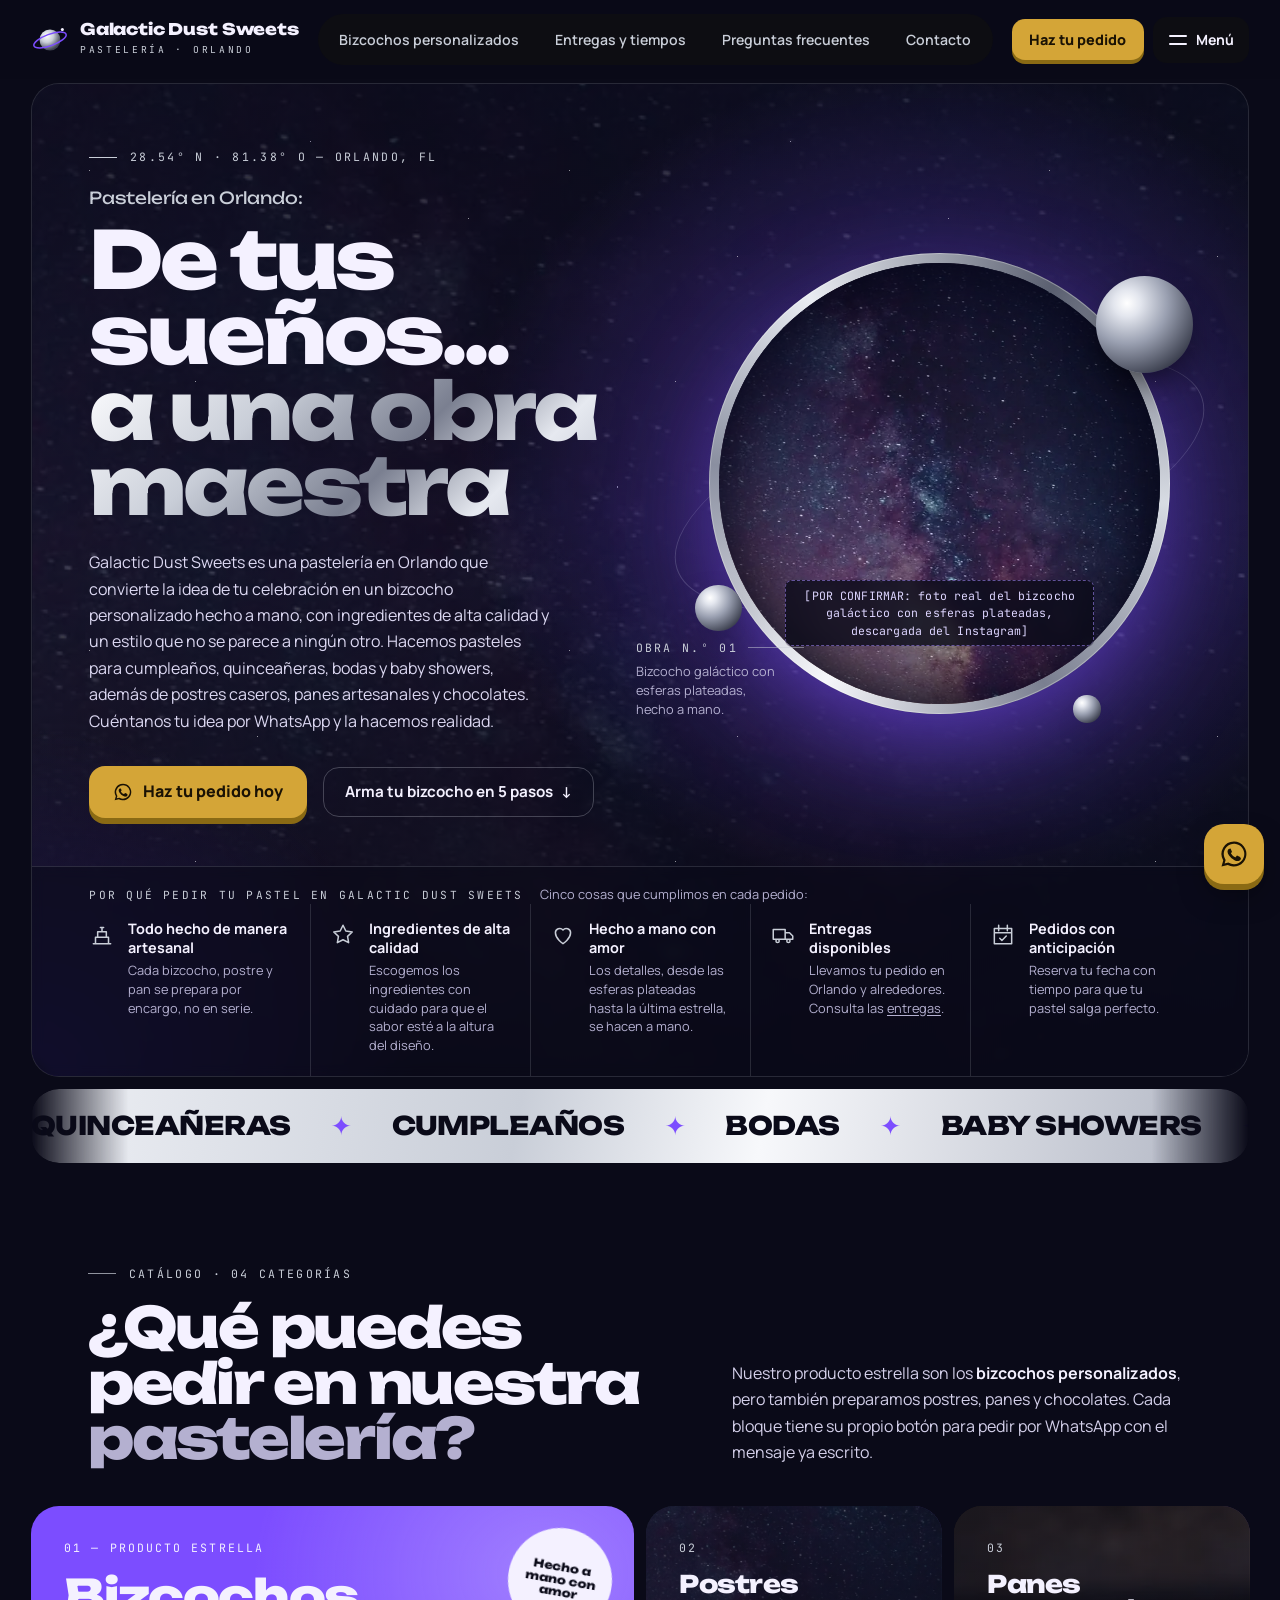
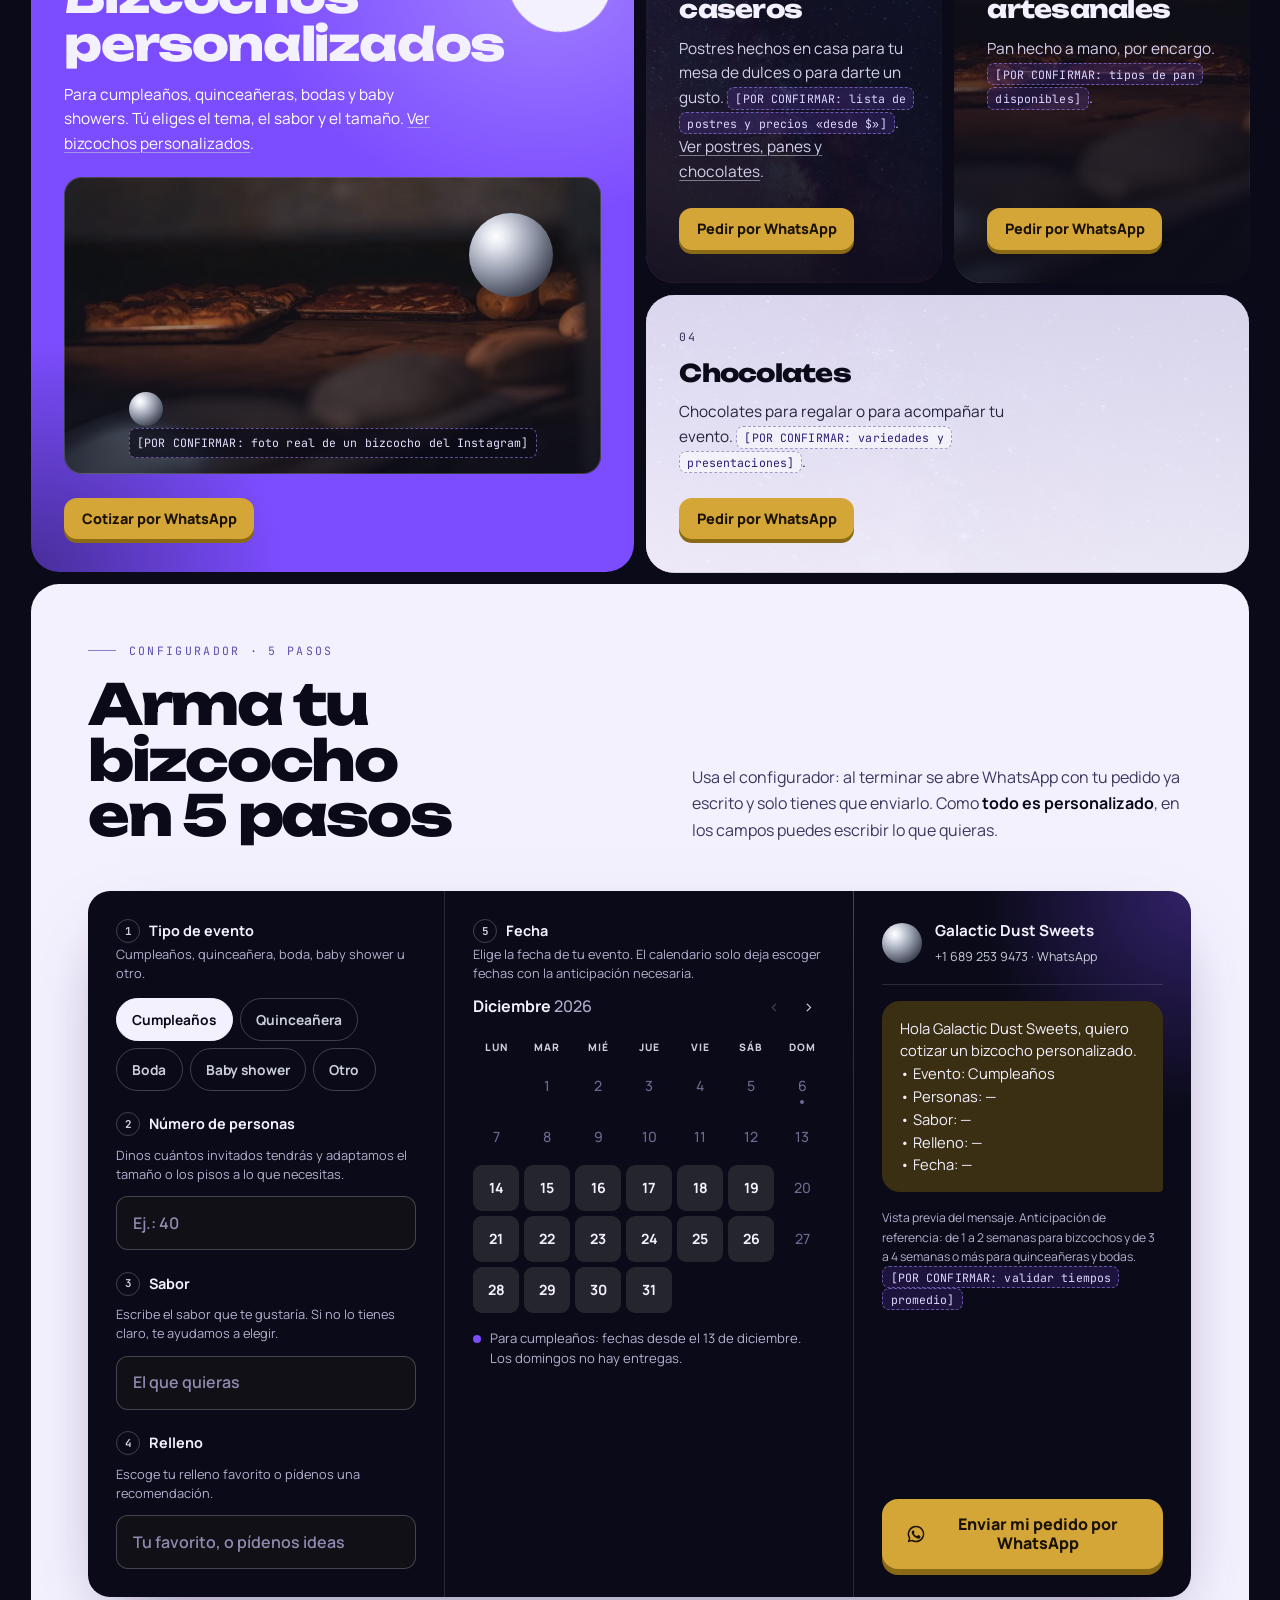
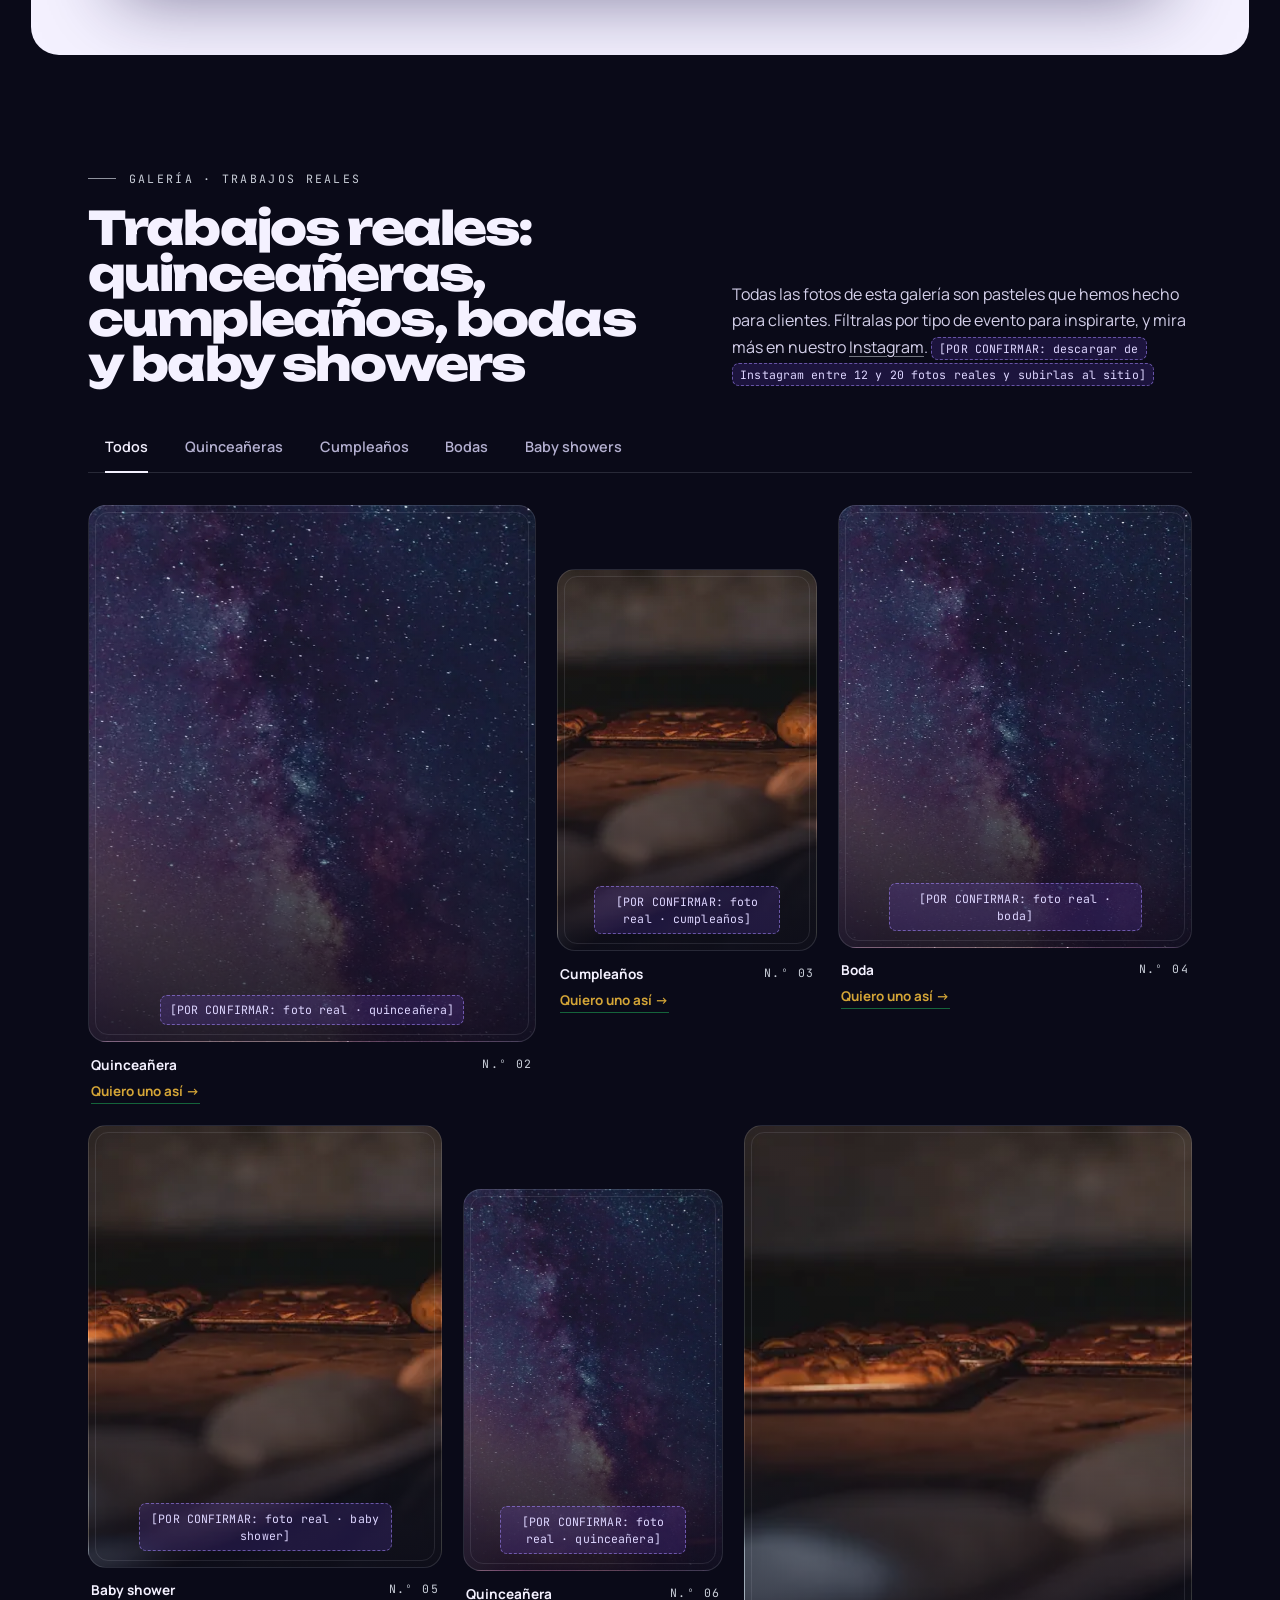
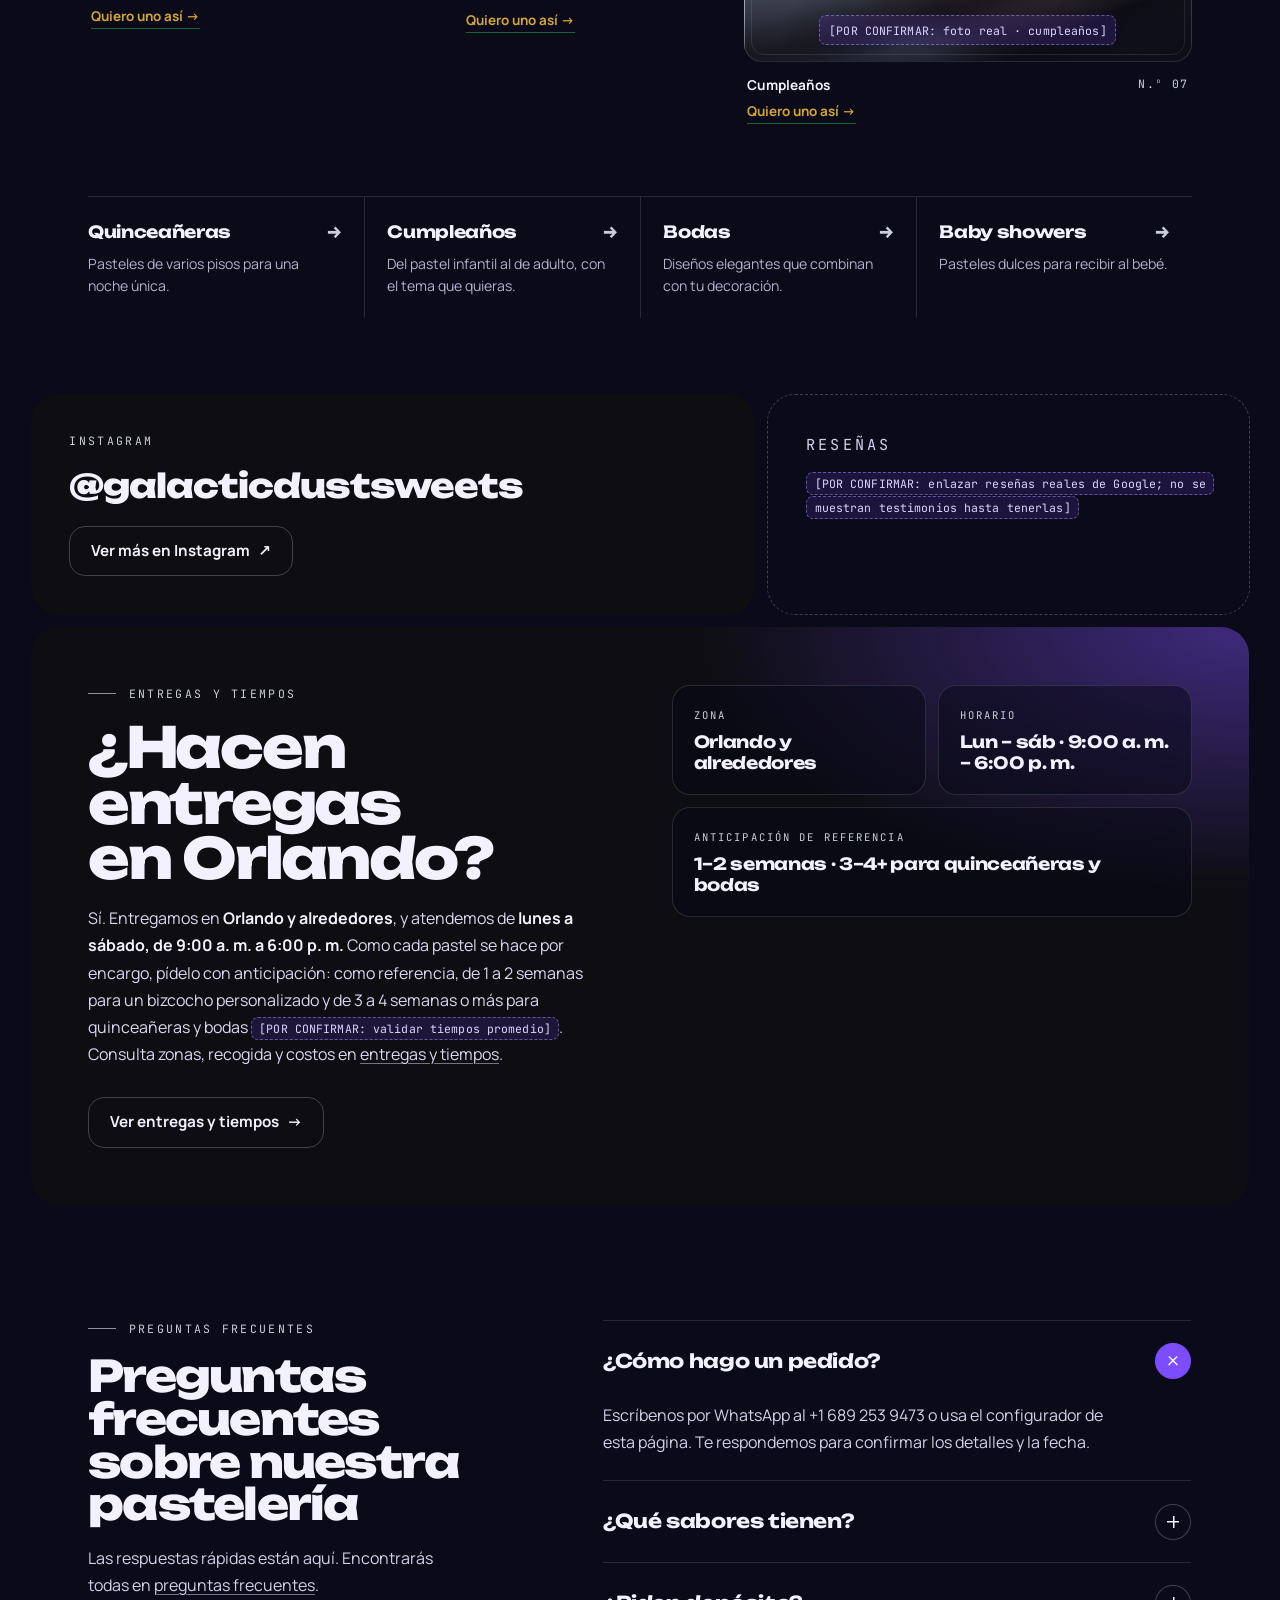
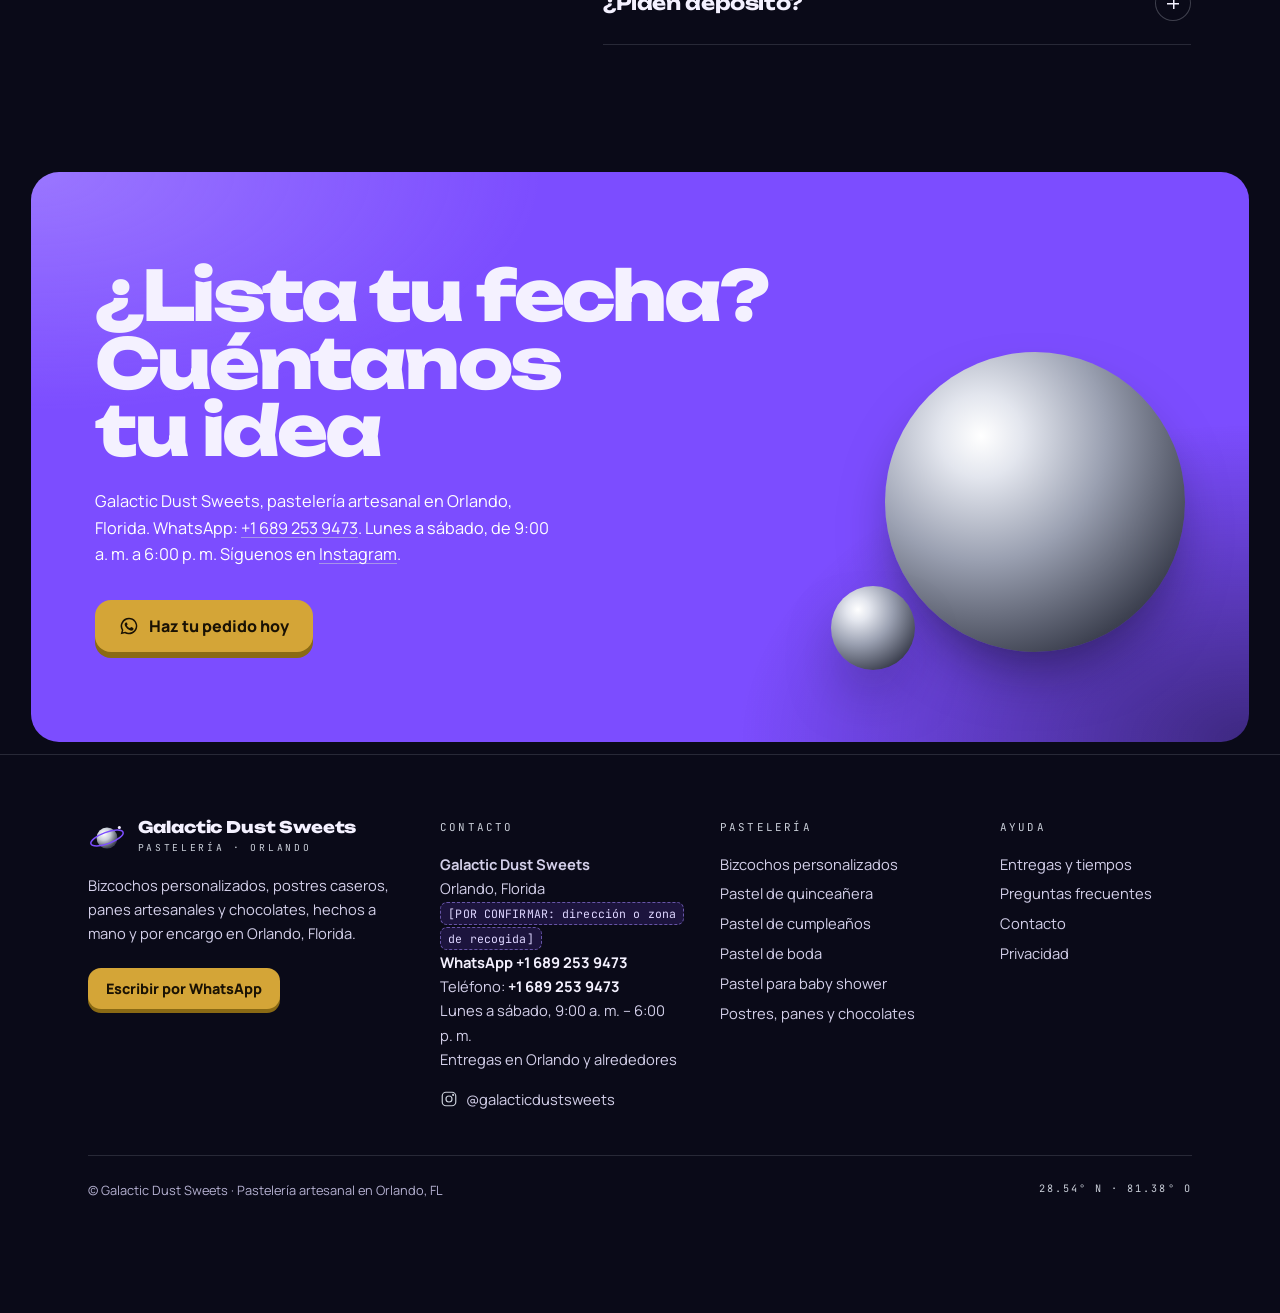
==== index.html @ 4e0852c7 "Vista previa del sitio de Galactic Dust Sweets (Play Panel, v9) Co-Authored-By: Claude Opus 5.5 <nor" ====
<!DOCTYPE html>
<html lang="es" data-motion="sutil">
<head>
<meta name="robots" content="noindex, nofollow">
<meta charset="utf-8">
<meta name="viewport" content="width=device-width, initial-scale=1">
<title>Pastelería en Orlando | Galactic Dust Sweets</title>
<meta name="description" content="Pastelería en Orlando con bizcochos personalizados para quinceañeras, bodas, cumpleaños y baby showers. Hecho a mano. Haz tu pedido por WhatsApp.">
<link rel="canonical" href="https://example.com/">
<meta property="og:type" content="website"><meta property="og:title" content="Pastelería en Orlando | Galactic Dust Sweets">
<meta property="og:description" content="Pastelería en Orlando con bizcochos personalizados para quinceañeras, bodas, cumpleaños y baby showers. Hecho a mano. Haz tu pedido por WhatsApp."><meta property="og:url" content="https://example.com/">
<meta property="og:locale" content="es_ES"><meta property="og:image" content="https://example.com/assets/opt/pexels-36445141-1280.webp">
<meta name="twitter:card" content="summary_large_image">
<link rel="icon" href="data:image/svg+xml,%3Csvg%20xmlns%3D%22http%3A//www.w3.org/2000/svg%22%20viewBox%3D%220%200%2064%2064%22%3E%3Cdefs%3E%3CradialGradient%20id%3D%22bg%22%20cx%3D%2270%25%22%20cy%3D%2220%25%22%20r%3D%2290%25%22%3E%3Cstop%20offset%3D%220%22%20stop-color%3D%22%237C4DFF%22/%3E%3Cstop%20offset%3D%22.55%22%20stop-color%3D%22%231B1446%22/%3E%3Cstop%20offset%3D%221%22%20stop-color%3D%22%230A0A18%22/%3E%3C/radialGradient%3E%3CradialGradient%20id%3D%22sp%22%20cx%3D%2235%25%22%20cy%3D%2230%25%22%20r%3D%2270%25%22%3E%3Cstop%20offset%3D%220%22%20stop-color%3D%22%23FFFFFF%22/%3E%3Cstop%20offset%3D%22.45%22%20stop-color%3D%22%23C9CED8%22/%3E%3Cstop%20offset%3D%221%22%20stop-color%3D%22%233D4150%22/%3E%3C/radialGradient%3E%3C/defs%3E%3Crect%20width%3D%2264%22%20height%3D%2264%22%20rx%3D%2216%22%20fill%3D%22url%28%23bg%29%22/%3E%3Ccircle%20cx%3D%2232%22%20cy%3D%2233%22%20r%3D%2215%22%20fill%3D%22url%28%23sp%29%22/%3E%3Cellipse%20cx%3D%2232%22%20cy%3D%2233%22%20rx%3D%2226%22%20ry%3D%228.5%22%20fill%3D%22none%22%20stroke%3D%22%23F4F1FF%22%20stroke-width%3D%222.4%22%20transform%3D%22rotate%28-20%2032%2033%29%22/%3E%3Ccircle%20cx%3D%2251%22%20cy%3D%2213%22%20r%3D%222.6%22%20fill%3D%22%23F4F1FF%22/%3E%3C/svg%3E">
<link rel="preconnect" href="https://fonts.googleapis.com"><link rel="preconnect" href="https://fonts.gstatic.com" crossorigin><link href="https://fonts.googleapis.com/css2?family=Unbounded:wght@400;700;800&family=Manrope:wght@400;500;600;700;800&family=JetBrains+Mono:wght@400;500&display=swap" rel="stylesheet">

<link rel="stylesheet" href="motion.css">
<link rel="stylesheet" href="styles.css">
<script type="application/ld+json">
{
 "@context": "https://schema.org",
 "@graph": [
  {
   "@type": "Bakery",
   "@id": "https://example.com/#org",
   "name": "Galactic Dust Sweets",
   "url": "https://example.com/",
   "sameAs": [
    "https://www.instagram.com/galacticdustsweets/"
   ],
   "address": {
    "@type": "PostalAddress",
    "streetAddress": "",
    "addressLocality": "Orlando"
   }
  },
  {
   "@type": "FAQPage",
   "mainEntity": [
    {
     "@type": "Question",
     "name": "¿Cómo hago un pedido?",
     "acceptedAnswer": {
      "@type": "Answer",
      "text": "Escríbenos por WhatsApp al +1 689 253 9473 o usa el configurador de esta página. Te respondemos para confirmar los detalles y la fecha."
     }
    },
    {
     "@type": "Question",
     "name": "¿Qué sabores tienen?",
     "acceptedAnswer": {
      "@type": "Answer",
      "text": "Todo es personalizado: dinos el sabor y el relleno que quieres y lo preparamos para tu evento."
     }
    },
    {
     "@type": "Question",
     "name": "¿Piden depósito?",
     "acceptedAnswer": {
      "@type": "Answer",
      "text": "Depende de la celebración. Te lo indicamos al confirmar el pedido. Aceptamos todos los medios de pago POR CONFIRMAR: lista de métodos concretos."
     }
    }
   ]
  },
  {
   "@type": "WebPage",
   "url": "https://example.com/",
   "name": "Pastelería en Orlando | Galactic Dust Sweets",
   "inLanguage": "es",
   "about": {
    "@id": "https://example.com/#org"
   }
  }
 ]
}
</script>
</head>
<body>
<a class="skip-link" href="#contenido">Saltar al contenido</a>
<header class="hdr" data-shrink>
  <div class="pm-progress"></div>
  <a class="logo" href="" aria-label="Galactic Dust Sweets, ir al inicio">
    <svg viewBox="0 0 40 40" aria-hidden="true"><defs><radialGradient id="lg" cx="35%" cy="30%" r="70%"><stop offset="0" stop-color="#fff"/><stop offset=".45" stop-color="#C9CED8"/><stop offset="1" stop-color="#3d4150"/></radialGradient></defs><circle cx="20" cy="20" r="11" fill="url(#lg)"/><ellipse cx="20" cy="20" rx="18" ry="6" fill="none" stroke="#7C4DFF" stroke-width="1.6" transform="rotate(-20 20 20)"/><circle cx="33" cy="9" r="1.6" fill="#F4F1FF"/></svg>
    <span><b>Galactic Dust Sweets</b><small>Pastelería · Orlando</small></span>
  </a>
  <nav class="pill" aria-label="Principal">
    <ul class="pill-nav"><li><a href="./" aria-current="page">Inicio</a></li><li><a href="pasteles-personalizados/">Bizcochos personalizados</a></li><li><a href="pastel-de-quinceanera/">Quinceañeras</a></li><li><a href="pastel-de-boda/">Bodas</a></li><li><a href="pastel-de-cumpleanos/">Cumpleaños</a></li><li><a href="pastel-baby-shower/">Baby showers</a></li><li><a href="postres-panes-chocolates/">Postres, panes y chocolates</a></li><li><a href="entregas/">Entregas y tiempos</a></li><li><a href="preguntas-frecuentes/">Preguntas frecuentes</a></li><li><a href="contacto/">Contacto</a></li><li><a href="privacidad/">Privacidad</a></li></ul>
  </nav>
  <div class="hdr-act">
    
    <a class="wa sm hdr-cta" href="https://wa.me/16892539473?text=Hola%20Galactic%20Dust%20Sweets%2C%20quiero%20hacer%20un%20pedido" target="_blank" rel="noopener" data-event="wa_header">Haz tu pedido</a>
    <button class="burger" type="button" aria-expanded="false" aria-controls="menu" aria-label="Abrir menú"><span class="bars" aria-hidden="true"><i></i><i></i></span><span class="burger-l">Menú</span></button>
  </div>
  <nav class="menu" id="menu" aria-label="Todas las páginas">
    <p class="mono menu-k">Todas las páginas</p>
    <ul><li><a href="./" aria-current="page">Inicio</a></li><li><a href="pasteles-personalizados/">Bizcochos personalizados</a></li><li><a href="pastel-de-quinceanera/">Quinceañeras</a></li><li><a href="pastel-de-boda/">Bodas</a></li><li><a href="pastel-de-cumpleanos/">Cumpleaños</a></li><li><a href="pastel-baby-shower/">Baby showers</a></li><li><a href="postres-panes-chocolates/">Postres, panes y chocolates</a></li><li><a href="entregas/">Entregas y tiempos</a></li><li><a href="preguntas-frecuentes/">Preguntas frecuentes</a></li><li><a href="contacto/">Contacto</a></li><li><a href="privacidad/">Privacidad</a></li></ul>
    <a class="wa" href="https://wa.me/16892539473?text=Hola%20Galactic%20Dust%20Sweets%2C%20quiero%20hacer%20un%20pedido" target="_blank" rel="noopener" data-event="wa_menu">Haz tu pedido hoy</a>
  </nav>
</header>


<main id="contenido">
<!-- PORTADA (Órbita, montada como bloque de la base) -->
<section class="blk hero" aria-labelledby="h1">
  <div class="stars" aria-hidden="true"></div>
  <div class="copy">
    <p class="mono k">28.54° N · 81.38° O — Orlando, FL</p>
    <h1 id="h1"><span class="kick">Pastelería en Orlando:</span> <span class="h1-a">de tus sueños...</span> <span class="s">a una obra maestra</span></h1>
    <p class="lede">Galactic Dust Sweets es una pastelería en Orlando que convierte la idea de tu celebración en un bizcocho personalizado hecho a mano, con ingredientes de alta calidad y un estilo que no se parece a ningún otro. Hacemos pasteles para cumpleaños, quinceañeras, bodas y baby showers, además de postres caseros, panes artesanales y chocolates. Cuéntanos tu idea por WhatsApp y la hacemos realidad.</p>
    <div class="ctas">
      <a class="wa" href="https://wa.me/16892539473?text=Hola%20Galactic%20Dust%20Sweets%2C%20quiero%20hacer%20un%20pedido" target="_blank" rel="noopener" data-event="wa_hero">Haz tu pedido hoy</a>
      <a class="ghost" href="#arma">Arma tu bizcocho en 5 pasos <span aria-hidden="true">↓</span></a>
    </div>
  </div>

  <div class="port">
    <div class="orbit" aria-hidden="true"></div>
    <div class="ring"><div class="ring-in"><img src="assets/opt/pexels-4954706-640.webp" alt="Cielo morado con pequeñas estrellas al anochecer" srcset="assets/opt/pexels-4954706-640.webp 640w" sizes="(max-width: 768px) 100vw, 60vw" width="640" height="960" fetchpriority="high" decoding="async"><span class="tbd">[POR CONFIRMAR: foto real del bizcocho galáctico con esferas plateadas, descargada del Instagram]</span></div></div>
    <div class="sph s1" aria-hidden="true"></div><div class="sph s2" aria-hidden="true"></div><div class="sph s3" aria-hidden="true"></div>
    <p class="plate" aria-hidden="true"><span class="mono">Obra N.º 01</span><span>Bizcocho galáctico con esferas plateadas, hecho a mano.</span></p>
  </div>

  <div class="trust" aria-labelledby="t-t">
    <div class="trust-h"><h2 id="t-t">Por qué pedir tu pastel en Galactic Dust Sweets</h2><p>Cinco cosas que cumplimos en cada pedido:</p></div>
    <ul data-stagger>
      <li data-reveal="up"><svg viewBox="0 0 24 24" aria-hidden="true"><path d="M4 20h16M6 20v-6h12v6M8 14V9h8v5M12 9V5M10.5 5h3"/></svg><h3>Todo hecho de manera artesanal</h3><p>Cada bizcocho, postre y pan se prepara por encargo, no en serie.</p></li>
      <li data-reveal="up"><svg viewBox="0 0 24 24" aria-hidden="true"><path d="m12 3 2.6 5.3 5.9.9-4.3 4.1 1 5.8L12 16.4 6.8 19.1l1-5.8L3.5 9.2l5.9-.9Z"/></svg><h3>Ingredientes de alta calidad</h3><p>Escogemos los ingredientes con cuidado para que el sabor esté a la altura del diseño.</p></li>
      <li data-reveal="up"><svg viewBox="0 0 24 24" aria-hidden="true"><path d="M12 20s-7-4.4-7-10a4 4 0 0 1 7-2.6A4 4 0 0 1 19 10c0 5.6-7 10-7 10Z"/></svg><h3>Hecho a mano con amor</h3><p>Los detalles, desde las esferas plateadas hasta la última estrella, se hacen a mano.</p></li>
      <li data-reveal="up"><svg viewBox="0 0 24 24" aria-hidden="true"><path d="M3 7h11v9H3zM14 10h4l3 3v3h-7M7 19a1.5 1.5 0 1 0 0-3 1.5 1.5 0 0 0 0 3ZM17 19a1.5 1.5 0 1 0 0-3 1.5 1.5 0 0 0 0 3Z"/></svg><h3>Entregas disponibles</h3><p>Llevamos tu pedido en Orlando y alrededores. Consulta las <a href="entregas/">entregas</a>.</p></li>
      <li data-reveal="up"><svg viewBox="0 0 24 24" aria-hidden="true"><path d="M4 6h16v14H4zM4 10h16M8 3v5M16 3v5M9 15l2 2 4-4"/></svg><h3>Pedidos con anticipación</h3><p>Reserva tu fecha con tiempo para que tu pastel salga perfecto.</p></li>
    </ul>
  </div>
</section>

<div class="blk mq pm-marquee" aria-hidden="true"><div class="pm-track">
  <span>Quinceañeras</span><span>Cumpleaños</span><span>Bodas</span><span>Baby showers</span><span>Postres caseros</span><span>Panes artesanales</span><span>Chocolates</span>
  <span>Quinceañeras</span><span>Cumpleaños</span><span>Bodas</span><span>Baby showers</span><span>Postres caseros</span><span>Panes artesanales</span><span>Chocolates</span>
</div></div>

<!-- CATÁLOGO (bento de la base) -->
<section id="catalogo" class="cat" aria-labelledby="cat-t">
  <div class="cat-head">
    <div data-reveal="up"><p class="mono eyebrow">Catálogo · 04 categorías</p><h2 class="sec-h2" id="cat-t">¿Qué puedes pedir en nuestra <em>pastelería?</em></h2></div>
    <p data-reveal="up">Nuestro producto estrella son los <strong>bizcochos personalizados</strong>, pero también preparamos postres, panes y chocolates. Cada bloque tiene su propio botón para pedir por WhatsApp con el mensaje ya escrito.</p>
  </div>
  <div class="bento" data-stagger>
    <article class="card c-star" data-reveal="up">
      <span class="sticker" aria-hidden="true">Hecho a mano con amor</span>
      <span class="num">01 — Producto estrella</span>
      <h3>Bizcochos personalizados</h3>
      <p>Para cumpleaños, quinceañeras, bodas y baby showers. Tú eliges el tema, el sabor y el tamaño. <a href="pasteles-personalizados/">Ver bizcochos personalizados</a>.</p>
      <div class="shot"><i aria-hidden="true"></i><i aria-hidden="true"></i><span class="tbd">[POR CONFIRMAR: foto real de un bizcocho del Instagram]</span></div>
      <div class="foot"><a class="wa sm" href="https://wa.me/16892539473?text=Hola%20Galactic%20Dust%20Sweets%2C%20quiero%20cotizar%20un%20bizcocho%20personalizado" target="_blank" rel="noopener" data-event="wa_bizcochos">Cotizar por WhatsApp</a></div>
    </article>
    <article class="card c-dark" data-reveal="up">
      <span class="num">02</span><h3>Postres caseros</h3>
      <p>Postres hechos en casa para tu mesa de dulces o para darte un gusto. <span class="tbd">[POR CONFIRMAR: lista de postres y precios «desde $»]</span>. <a href="postres-panes-chocolates/">Ver postres, panes y chocolates</a>.</p>
      <div class="foot"><a class="wa sm" href="https://wa.me/16892539473?text=Hola%20Galactic%20Dust%20Sweets%2C%20quiero%20pedir%20postres" target="_blank" rel="noopener" data-event="wa_postres">Pedir por WhatsApp</a></div>
    </article>
    <article class="card c-dark" data-reveal="up">
      <span class="num">03</span><h3>Panes artesanales</h3>
      <p>Pan hecho a mano, por encargo. <span class="tbd">[POR CONFIRMAR: tipos de pan disponibles]</span>.</p>
      <div class="foot"><a class="wa sm" href="https://wa.me/16892539473?text=Hola%20Galactic%20Dust%20Sweets%2C%20quiero%20pedir%20pan%20artesanal" target="_blank" rel="noopener" data-event="wa_panes">Pedir por WhatsApp</a></div>
    </article>
    <article class="card c-light" data-reveal="up">
      <span class="num">04</span><h3>Chocolates</h3>
      <p>Chocolates para regalar o para acompañar tu evento. <span class="tbd">[POR CONFIRMAR: variedades y presentaciones]</span>.</p>
      <div class="foot"><a class="wa sm" href="https://wa.me/16892539473?text=Hola%20Galactic%20Dust%20Sweets%2C%20quiero%20pedir%20chocolates" target="_blank" rel="noopener" data-event="wa_chocolates">Pedir por WhatsApp</a></div>
    </article>
  </div>
</section>

<!-- CONFIGURADOR (base + calendario al estilo Cal.com) -->
<section class="blk light cfg" id="arma" aria-labelledby="cfg-t">
  <div class="cfg-head">
    <div data-reveal="up"><p class="mono eyebrow">Configurador · 5 pasos</p><h2 class="sec-h2" id="cfg-t">Arma tu bizcocho en 5 pasos</h2></div>
    <p data-reveal="up">Usa el configurador: al terminar se abre WhatsApp con tu pedido ya escrito y solo tienes que enviarlo. Como <strong>todo es personalizado</strong>, en los campos puedes escribir lo que quieras.</p>
  </div>
  <form class="console" id="cfg" action="https://wa.me/16892539473" method="get" target="_blank" data-reveal="up">
    <div class="c-fields">
      <fieldset class="step">
        <legend class="lbl"><i>1</i>Tipo de evento</legend>
        <p class="hint">Cumpleaños, quinceañera, boda, baby shower u otro.</p>
        <div class="events">
          <input type="radio" name="ev" id="e1" value="Cumpleaños" checked><label for="e1">Cumpleaños</label>
          <input type="radio" name="ev" id="e2" value="Quinceañera"><label for="e2">Quinceañera</label>
          <input type="radio" name="ev" id="e3" value="Boda"><label for="e3">Boda</label>
          <input type="radio" name="ev" id="e4" value="Baby shower"><label for="e4">Baby shower</label>
          <input type="radio" name="ev" id="e5" value="Otro"><label for="e5">Otro</label>
        </div>
      </fieldset>
      <div class="step"><label class="lbl" for="pp"><i>2</i>Número de personas</label><p class="hint" id="pp-h">Dinos cuántos invitados tendrás y adaptamos el tamaño o los pisos a lo que necesitas.</p><input class="field" id="pp" name="personas" type="number" min="1" inputmode="numeric" placeholder="Ej.: 40" aria-describedby="pp-h"></div>
      <div class="step"><label class="lbl" for="sa"><i>3</i>Sabor</label><p class="hint" id="sa-h">Escribe el sabor que te gustaría. Si no lo tienes claro, te ayudamos a elegir.</p><input class="field" id="sa" name="sabor" placeholder="El que quieras" aria-describedby="sa-h"></div>
      <div class="step"><label class="lbl" for="re"><i>4</i>Relleno</label><p class="hint" id="re-h">Escoge tu relleno favorito o pídenos una recomendación.</p><input class="field" id="re" name="relleno" placeholder="Tu favorito, o pídenos ideas" aria-describedby="re-h"></div>
    </div>
    <div class="c-cal">
      <span class="lbl" id="fe-l"><i>5</i>Fecha</span>
      <p class="hint">Elige la fecha de tu evento. El calendario solo deja escoger fechas con la anticipación necesaria.</p>
      <div class="cal" role="group" aria-labelledby="fe-l">
        <div class="cal-head"><b id="cal-m">Calendario</b><span><button type="button" id="cal-p" aria-label="Mes anterior">‹</button><button type="button" id="cal-n" aria-label="Mes siguiente">›</button></span></div>
        <div class="cal-dow" aria-hidden="true"><span>Lun</span><span>Mar</span><span>Mié</span><span>Jue</span><span>Vie</span><span>Sáb</span><span>Dom</span></div>
        <div class="cal-grid" id="cal-g"></div>
      </div>
      <p class="rule" id="hint" aria-live="polite"></p>
    </div>
    <div class="preview">
      <div class="pv-head"><i aria-hidden="true"></i><div><b>Galactic Dust Sweets</b><small>+1 689 253 9473 · WhatsApp</small></div></div>
      <p class="bubble" id="msg" aria-live="polite">Hola Galactic Dust Sweets, quiero cotizar un bizcocho personalizado.</p>
      <p class="pv-note">Vista previa del mensaje. Anticipación de referencia: de 1 a 2 semanas para bizcochos y de 3 a 4 semanas o más para quinceañeras y bodas. <span class="tbd">[POR CONFIRMAR: validar tiempos promedio]</span></p>
      <input type="hidden" name="text" id="txt" value="Hola Galactic Dust Sweets, quiero cotizar un bizcocho personalizado">
      <a class="wa" id="send" href="https://wa.me/16892539473?text=Hola%20Galactic%20Dust%20Sweets%2C%20quiero%20cotizar%20un%20bizcocho%20personalizado" target="_blank" rel="noopener" data-event="wa_configurador">Enviar mi pedido por WhatsApp</a>
    </div>
  </form>
</section>

<!-- GALERÍA Y PRUEBA SOCIAL (Galería nocturna) -->
<section class="gal" id="galeria" aria-labelledby="g-t">
  <div class="gal-head">
    <div data-reveal="up"><p class="mono eyebrow">Galería · Trabajos reales</p><h2 class="sec-h2" id="g-t">Trabajos reales: quinceañeras, cumpleaños, bodas y baby showers</h2></div>
    <p data-reveal="up">Todas las fotos de esta galería son pasteles que hemos hecho para clientes. Fíltralas por tipo de evento para inspirarte, y mira más en nuestro <a href="https://www.instagram.com/galacticdustsweets/" target="_blank" rel="noopener">Instagram</a>. <span class="tbd">[POR CONFIRMAR: descargar de Instagram entre 12 y 20 fotos reales y subirlas al sitio]</span></p>
  </div>
  <div class="filters" role="group" aria-label="Filtrar por evento">
    <button type="button" aria-pressed="true" data-f="all">Todos</button><button type="button" aria-pressed="false" data-f="q">Quinceañeras</button><button type="button" aria-pressed="false" data-f="c">Cumpleaños</button><button type="button" aria-pressed="false" data-f="b">Bodas</button><button type="button" aria-pressed="false" data-f="s">Baby showers</button>
  </div>
  <div class="wall">
    <figure class="p w" data-c="q" data-reveal="up"><div class="img" style="--x:30%"><span class="tbd">[POR CONFIRMAR: foto real · quinceañera]</span></div><figcaption class="cap"><b>Quinceañera</b><em>N.º 02</em></figcaption></figure>
    <figure class="p n off" data-c="c" data-reveal="up"><div class="img" style="--x:70%"><span class="tbd">[POR CONFIRMAR: foto real · cumpleaños]</span></div><figcaption class="cap"><b>Cumpleaños</b><em>N.º 03</em></figcaption></figure>
    <figure class="p" data-c="b" data-reveal="up"><div class="img" style="--x:50%"><span class="tbd">[POR CONFIRMAR: foto real · boda]</span></div><figcaption class="cap"><b>Boda</b><em>N.º 04</em></figcaption></figure>
    <figure class="p" data-c="s" data-reveal="up"><div class="img" style="--x:60%"><span class="tbd">[POR CONFIRMAR: foto real · baby shower]</span></div><figcaption class="cap"><b>Baby shower</b><em>N.º 05</em></figcaption></figure>
    <figure class="p n off" data-c="q" data-reveal="up"><div class="img" style="--x:40%"><span class="tbd">[POR CONFIRMAR: foto real · quinceañera]</span></div><figcaption class="cap"><b>Quinceañera</b><em>N.º 06</em></figcaption></figure>
    <figure class="p w" data-c="c" data-reveal="up"><div class="img" style="--x:20%"><span class="tbd">[POR CONFIRMAR: foto real · cumpleaños]</span></div><figcaption class="cap"><b>Cumpleaños</b><em>N.º 07</em></figcaption></figure>
  </div>
  <ul class="events-idx" aria-label="Pasteles por evento" data-stagger>
    <li data-reveal="up"><a href="pastel-de-quinceanera/"><h3>Quinceañeras</h3><span>Pasteles de varios pisos para una noche única.</span></a></li>
    <li data-reveal="up"><a href="pastel-de-cumpleanos/"><h3>Cumpleaños</h3><span>Del pastel infantil al de adulto, con el tema que quieras.</span></a></li>
    <li data-reveal="up"><a href="pastel-de-boda/"><h3>Bodas</h3><span>Diseños elegantes que combinan con tu decoración.</span></a></li>
    <li data-reveal="up"><a href="pastel-baby-shower/"><h3>Baby showers</h3><span>Pasteles dulces para recibir al bebé.</span></a></li>
  </ul>
</section>
<div class="proof">
  <div class="ig" data-reveal="up">
    <div><p class="mono">Instagram</p><p class="handle">@galacticdustsweets</p></div>
    <a class="ghost" href="https://www.instagram.com/galacticdustsweets/" target="_blank" rel="noopener">Ver más en Instagram <span aria-hidden="true">↗</span></a>
  </div>
  <div class="rev" data-reveal="up">
    <p class="mono">Reseñas</p>
    <p><span class="tbd">[POR CONFIRMAR: enlazar reseñas reales de Google; no se muestran testimonios hasta tenerlas]</span></p>
  </div>
</div>

<!-- ENTREGAS -->
<section class="blk dlv" id="entregas" aria-labelledby="d-t">
  <div data-reveal="up">
    <p class="mono eyebrow">Entregas y tiempos</p>
    <h2 class="sec-h2" id="d-t">¿Hacen entregas en Orlando?</h2>
    <p class="body">Sí. Entregamos en <strong>Orlando y alrededores</strong>, y atendemos de <strong>lunes a sábado, de 9:00 a. m. a 6:00 p. m.</strong> Como cada pastel se hace por encargo, pídelo con anticipación: como referencia, de 1 a 2 semanas para un bizcocho personalizado y de 3 a 4 semanas o más para quinceañeras y bodas <span class="tbd">[POR CONFIRMAR: validar tiempos promedio]</span>. Consulta zonas, recogida y costos en <a href="entregas/">entregas y tiempos</a>.</p>
    <a class="ghost" href="entregas/">Ver entregas y tiempos <span aria-hidden="true">→</span></a>
  </div>
  <div class="facts" aria-hidden="true" data-stagger>
    <div class="fact" data-reveal="up"><span class="mono">Zona</span><b>Orlando y alrededores</b></div>
    <div class="fact" data-reveal="up"><span class="mono">Horario</span><b>Lun – sáb · 9:00 a. m. – 6:00 p. m.</b></div>
    <div class="fact wide" data-reveal="up"><span class="mono">Anticipación de referencia</span><b>1–2 semanas · 3–4+ para quinceañeras y bodas</b></div>
  </div>
</section>

<!-- PREGUNTAS -->
<section class="faq" id="preguntas" aria-labelledby="q-t">
  <div class="faq-side" data-reveal="up">
    <p class="mono eyebrow">Preguntas frecuentes</p>
    <h2 class="sec-h2" id="q-t">Preguntas frecuentes sobre nuestra pastelería</h2>
    <p>Las respuestas rápidas están aquí. Encontrarás todas en <a href="preguntas-frecuentes/">preguntas frecuentes</a>.</p>
  </div>
  <div class="faq-list" data-reveal="up">
    <details open><summary>¿Cómo hago un pedido?</summary><p>Escríbenos por WhatsApp al <a href="https://wa.me/16892539473" target="_blank" rel="noopener" data-event="wa_faq">+1 689 253 9473</a> o usa el <a href="#arma">configurador</a> de esta página. Te respondemos para confirmar los detalles y la fecha.</p></details>
    <details><summary>¿Qué sabores tienen?</summary><p>Todo es personalizado: dinos el sabor y el relleno que quieres y lo preparamos para tu evento.</p></details>
    <details><summary>¿Piden depósito?</summary><p>Depende de la celebración. Te lo indicamos al confirmar el pedido. Aceptamos todos los medios de pago <span class="tbd">[POR CONFIRMAR: lista de métodos concretos]</span>.</p></details>
  </div>
</section>

<!-- CIERRE -->
<section class="blk close" aria-labelledby="c-t">
  <div data-reveal="up">
    <h2 class="sec-h2" id="c-t">¿Lista tu fecha? Cuéntanos tu idea</h2>
    <p>Galactic Dust Sweets, pastelería artesanal en Orlando, Florida. WhatsApp: <a href="https://wa.me/16892539473" target="_blank" rel="noopener" data-event="wa_cierre_tel">+1 689 253 9473</a>. Lunes a sábado, de 9:00 a. m. a 6:00 p. m. Síguenos en <a href="https://www.instagram.com/galacticdustsweets/" target="_blank" rel="noopener">Instagram</a>.</p>
    <a class="wa" href="https://wa.me/16892539473?text=Hola%20Galactic%20Dust%20Sweets%2C%20quiero%20hacer%20un%20pedido" target="_blank" rel="noopener" data-event="wa_cierre">Haz tu pedido hoy</a>
  </div>
  <div class="orb" aria-hidden="true"><i></i><i></i></div>
</section>

</main>
<footer class="ftr">
  <div class="ftr-brand">
    <a class="logo" href="" aria-label="Galactic Dust Sweets, ir al inicio"><svg viewBox="0 0 40 40" aria-hidden="true"><circle cx="20" cy="20" r="11" fill="url(#lg)"/><ellipse cx="20" cy="20" rx="18" ry="6" fill="none" stroke="#7C4DFF" stroke-width="1.6" transform="rotate(-20 20 20)"/><circle cx="33" cy="9" r="1.6" fill="#F4F1FF"/></svg><span><b>Galactic Dust Sweets</b><small>Pastelería · Orlando</small></span></a>
    <p>Bizcochos personalizados, postres caseros, panes artesanales y chocolates, hechos a mano y por encargo en Orlando, Florida.</p>
    <a class="wa sm" href="https://wa.me/16892539473?text=Hola%20Galactic%20Dust%20Sweets%2C%20quiero%20hacer%20un%20pedido" target="_blank" rel="noopener" data-event="wa_footer_btn">Escribir por WhatsApp</a>
  </div>
  <div>
    <h2>Contacto</h2>
    <address>
      <b>Galactic Dust Sweets</b><br>
      Orlando, Florida<br>
      <span class="tbd">[POR CONFIRMAR: dirección o zona de recogida]</span><br>
      <a href="https://wa.me/16892539473" target="_blank" rel="noopener" data-event="wa_footer">WhatsApp +1 689 253 9473</a><br>
      Teléfono: <a href="tel:+16892539473">+1 689 253 9473</a><br>
      Lunes a sábado, 9:00 a. m. – 6:00 p. m.<br>
      Entregas en Orlando y alrededores
    </address>
    <ul class="social">
      <li><a href="https://www.instagram.com/galacticdustsweets/" target="_blank" rel="noopener"><svg viewBox="0 0 24 24" aria-hidden="true"><rect x="3" y="3" width="18" height="18" rx="5"/><circle cx="12" cy="12" r="4"/><circle cx="17.5" cy="6.5" r=".6"/></svg>@galacticdustsweets</a></li>
    </ul>
  </div>
  <div>
    <h2>Pastelería</h2>
    <ul>
      <li><a href="pasteles-personalizados/">Bizcochos personalizados</a></li>
      <li><a href="pastel-de-quinceanera/">Pastel de quinceañera</a></li>
      <li><a href="pastel-de-cumpleanos/">Pastel de cumpleaños</a></li>
      <li><a href="pastel-de-boda/">Pastel de boda</a></li>
      <li><a href="pastel-baby-shower/">Pastel para baby shower</a></li>
      <li><a href="postres-panes-chocolates/">Postres, panes y chocolates</a></li>
    </ul>
  </div>
  <div>
    <h2>Ayuda</h2>
    <ul>
      <li><a href="entregas/">Entregas y tiempos</a></li>
      <li><a href="preguntas-frecuentes/">Preguntas frecuentes</a></li>
      <li><a href="contacto/">Contacto</a></li>
      <li><a href="privacidad/">Privacidad</a></li>
    </ul>
  </div>
  <div class="legal"><span>© Galactic Dust Sweets · Pastelería artesanal en Orlando, FL</span><span class="mono">28.54° N · 81.38° O</span></div>
</footer>
<a class="fab" href="https://wa.me/16892539473?text=Hola%20Galactic%20Dust%20Sweets%2C%20quiero%20hacer%20un%20pedido" target="_blank" rel="noopener" aria-label="Pedir por WhatsApp" data-event="wa_flotante"><svg viewBox="0 0 24 24" aria-hidden="true"><path d="M12 2a10 10 0 0 0-8.6 15.1L2 22l5-1.3A10 10 0 1 0 12 2zm0 18.2a8.2 8.2 0 0 1-4.2-1.2l-.3-.2-3 .8.8-2.9-.2-.3A8.2 8.2 0 1 1 12 20.2zm4.5-6.1c-.2-.1-1.5-.7-1.7-.8-.2-.1-.4-.1-.6.1l-.8 1c-.1.2-.3.2-.5.1a6.7 6.7 0 0 1-3.3-2.9c-.3-.4.2-.4.7-1.3.1-.2 0-.3 0-.4l-.8-1.8c-.2-.5-.4-.4-.6-.4h-.5a1 1 0 0 0-.7.3 3 3 0 0 0-.9 2.2 5.2 5.2 0 0 0 1.1 2.7 11.8 11.8 0 0 0 4.5 4c1.7.7 2.3.8 3.2.6.5-.1 1.5-.6 1.7-1.2.2-.6.2-1.1.2-1.2-.1-.1-.3-.2-.5-.3z"/></svg></a>

<script>(function(){
  var $=function(id){return document.getElementById(id)};
  var WA='https://wa.me/16892539473?text=';

  /* Menú (móvil y panel de todas las páginas) */
  var h=document.querySelector('.hdr'),b=h&&h.querySelector('.burger'),mn=$('menu');
  function setMenu(o){if(!h||!b)return;h.classList.toggle('is-open',o);b.setAttribute('aria-expanded',o?'true':'false');b.setAttribute('aria-label',o?'Cerrar menú':'Abrir menú');document.documentElement.classList.toggle('menu-open',o&&window.innerWidth<760);}
  if(b&&mn){
    b.addEventListener('click',function(e){e.stopPropagation();setMenu(!h.classList.contains('is-open'))});
    mn.addEventListener('click',function(e){if(e.target.closest('a'))setMenu(false)});
    document.addEventListener('click',function(e){if(h.classList.contains('is-open')&&!mn.contains(e.target))setMenu(false)});
    document.addEventListener('keydown',function(e){if(e.key==='Escape'&&h.classList.contains('is-open')){setMenu(false);b.focus()}});
  }

  /* Medición: un evento por botón de WhatsApp (data-event) */
  document.addEventListener('click',function(e){
    var a=e.target.closest('a[href*="wa.me"]');if(!a)return;
    var ev=a.getAttribute('data-event')||'wa_enlace';
    (window.dataLayer=window.dataLayer||[]).push({event:'whatsapp_click',wa_origen:ev});
    if(typeof window.gtag==='function')window.gtag('event','whatsapp_click',{wa_origen:ev});
  });

  /* Configurador: anticipación mínima por evento [POR CONFIRMAR: días reales] */
  var f=$('cfg');
  if(f&&$('cal-g')){
    var lead={'Quinceañera':21,'Boda':21,'Cumpleaños':7,'Baby shower':7,'Otro':7};
    var view,picked=null,today=new Date();today.setHours(0,0,0,0);
    var ev=function(){var r=f.querySelector('input[name=ev]:checked');return r?r.value:'Otro'};
    var minDate=function(){var m=new Date(today);m.setDate(m.getDate()+(lead[ev()]||7));return m};
    var fmt=function(d,o){return d.toLocaleDateString('es-US',o)};
    var cal=function(){
      var min=minDate(),g=$('cal-g');g.innerHTML='';
      if(picked&&picked<min)picked=null;
      var m=fmt(view,{month:'long'});
      $('cal-m').innerHTML=m.charAt(0).toUpperCase()+m.slice(1)+' <span>'+view.getFullYear()+'</span>';
      $('cal-p').disabled=view.getFullYear()*12+view.getMonth()<=today.getFullYear()*12+today.getMonth();
      var first=(view.getDay()+6)%7,days=new Date(view.getFullYear(),view.getMonth()+1,0).getDate();
      for(var i=0;i<first;i++)g.appendChild(document.createElement('span'));
      for(var d=1;d<=days;d++){
        var dt=new Date(view.getFullYear(),view.getMonth(),d),bt=document.createElement('button');
        bt.type='button';bt.textContent=d;
        var off=dt<min||dt.getDay()===0;
        bt.disabled=off;bt.setAttribute('aria-label',fmt(dt,{weekday:'long',day:'numeric',month:'long'})+(off?' (no disponible)':''));
        if(+dt===+today)bt.className='today';
        if(picked&&+dt===+picked){bt.className+=' on';bt.setAttribute('aria-pressed','true')}
        (function(x){bt.onclick=function(){picked=x;cal();upd()}})(dt);
        g.appendChild(bt);
      }
      $('hint').textContent='Para '+ev().toLowerCase()+': fechas desde el '+fmt(min,{day:'numeric',month:'long'})+'. Los domingos no hay entregas.';
    };
    var upd=function(){
      var t='Hola Galactic Dust Sweets, quiero cotizar un bizcocho personalizado.\n• Evento: '+ev()+
        '\n• Personas: '+($('pp').value||'—')+'\n• Sabor: '+($('sa').value||'—')+'\n• Relleno: '+($('re').value||'—')+
        '\n• Fecha: '+(picked?fmt(picked,{weekday:'long',day:'numeric',month:'long'}):'—');
      $('msg').textContent=t;$('send').href=WA+encodeURIComponent(t);$('txt').value=t;
    };
    var jump=function(){var min=minDate(),end=new Date(min.getFullYear(),min.getMonth()+1,0);view=new Date(min.getFullYear(),min.getMonth()+((end-min)/864e5<6?1:0),1)};
    $('cal-p').onclick=function(){view.setMonth(view.getMonth()-1);cal()};
    $('cal-n').onclick=function(){view.setMonth(view.getMonth()+1);cal()};
    f.querySelectorAll('input').forEach(function(i){i.addEventListener('input',upd);i.addEventListener('change',function(){if(i.name==='ev')jump();cal();upd()})});
    f.addEventListener('submit',function(e){e.preventDefault();window.open($('send').href,'_blank','noopener')});
    jump();cal();upd();
  }

  /* Galería: «Quiero uno así» con el número de obra + filtros */
  document.querySelectorAll('.wall .p').forEach(function(p){
    var em=p.querySelector('.cap em'),bb=p.querySelector('.cap b');if(!em||!bb)return;
    var n=em.textContent,c=bb.textContent,a=document.createElement('a');
    a.className='ask';a.textContent='Quiero uno así →';a.setAttribute('data-event','wa_obra_'+n.replace(/\D/g,''));
    a.href=WA+encodeURIComponent('Hola Galactic Dust Sweets, me gustó la obra '+n+' ('+c+') y quiero uno así.');
    a.target='_blank';a.rel='noopener';
    a.setAttribute('aria-label','Pedir por WhatsApp un bizcocho como la obra '+n);
    p.querySelector('.cap').appendChild(a);
  });
  document.querySelectorAll('.filters button').forEach(function(bt){bt.addEventListener('click',function(){
    var k=bt.getAttribute('data-f');
    document.querySelectorAll('.filters button').forEach(function(x){x.setAttribute('aria-pressed',x===bt?'true':'false')});
    document.querySelectorAll('.wall .p').forEach(function(p){p.classList.toggle('hide',k!=='all'&&p.getAttribute('data-c')!==k)});
  })});
})();
</script>
<script src="motion.js" defer></script>
</body>
</html>
---- motion.css ----
/* Play Motion: biblioteca de movimiento de Play Marketing para los sitios generados.
   Se activa con atributos (data-reveal, data-stagger, data-parallax, .pm-marquee…) y con el nivel en <html data-motion>.
   Mejora progresiva: sin JS (o sin la clase .pm-js) todo es visible. Solo anima transform y opacity (no mueve el diseño). */
:root{--pm-ease:cubic-bezier(.22,.61,.36,1);--pm-ease-out:cubic-bezier(.16,1,.3,1);--pm-dur:.8s;--pm-dist:28px}
html[data-motion="expresiva"]{--pm-dur:1.05s;--pm-dist:48px}
html[data-motion="sutil"]{--pm-dur:.75s;--pm-dist:22px}

/* accesibilidad base que el panel agrega a todas las páginas */
.skip-link{position:absolute;left:12px;top:-60px;z-index:1000;padding:10px 16px;background:#111;color:#fff;border-radius:6px;text-decoration:none;font:600 14px/1.2 system-ui,sans-serif}
.skip-link:focus{top:12px}
main:focus{outline:none}
/* selector de idioma (sitios bilingües); el diseño puede darle su propio estilo */
.pm-lang{display:inline-flex;gap:.5rem;align-items:center;font-size:.8125rem;letter-spacing:.04em}
.pm-lang a{color:inherit;text-decoration:none;opacity:.8;padding:.25rem .5rem;border:1px solid currentColor;border-radius:999px}
.pm-lang a:hover,.pm-lang a:focus-visible{opacity:1}

/* aparición al hacer scroll */
.pm-js [data-reveal]{opacity:0;transition:opacity var(--pm-dur) var(--pm-ease),transform var(--pm-dur) var(--pm-ease-out);transition-delay:var(--pm-delay,0s);will-change:opacity,transform}
.pm-js [data-reveal="up"]{transform:translate3d(0,var(--pm-dist),0)}
.pm-js [data-reveal="down"]{transform:translate3d(0,calc(var(--pm-dist) * -1),0)}
.pm-js [data-reveal="left"]{transform:translate3d(calc(var(--pm-dist) * -1),0,0)}
.pm-js [data-reveal="right"]{transform:translate3d(var(--pm-dist),0,0)}
.pm-js [data-reveal="scale"]{transform:scale(.94)}
.pm-js [data-reveal="fade"]{transform:none}
.pm-js [data-reveal].pm-in{opacity:1;transform:none}

/* revelado de imagen con máscara */
.pm-js [data-reveal="mask"]{opacity:1;clip-path:inset(0 0 100% 0);transition:clip-path calc(var(--pm-dur) * 1.3) var(--pm-ease-out)}
.pm-js [data-reveal="mask"].pm-in{clip-path:inset(0 0 0 0)}

/* titular palabra por palabra (el JS envuelve cada palabra) */
.pm-js [data-split] .pm-w{display:inline-block;opacity:0;transform:translate3d(0,.6em,0);transition:opacity .7s var(--pm-ease),transform .9s var(--pm-ease-out);transition-delay:calc(var(--pm-i) * 60ms)}
.pm-js [data-split].pm-in .pm-w{opacity:1;transform:none}

/* zoom lento de fondo (Ken Burns) */
[data-kenburns]{overflow:hidden}
[data-kenburns] img{animation:pm-kb 18s var(--pm-ease) both alternate infinite}
@keyframes pm-kb{from{transform:scale(1)}to{transform:scale(1.08)}}

/* cinta continua (logos, sellos, frases) */
.pm-marquee{overflow:hidden;white-space:nowrap;mask-image:linear-gradient(90deg,transparent,#000 8%,#000 92%,transparent)}
.pm-marquee>.pm-track{display:inline-flex;gap:3rem;animation:pm-mq var(--pm-mq,32s) linear infinite}
.pm-marquee:hover>.pm-track{animation-play-state:paused}
@keyframes pm-mq{to{transform:translate3d(-50%,0,0)}}

/* microinteracciones */
.pm-lift{transition:transform .35s var(--pm-ease-out),box-shadow .35s var(--pm-ease)}
.pm-lift:hover{transform:translate3d(0,-4px,0);box-shadow:0 14px 34px -14px rgba(0,0,0,.28)}
.pm-zoom{overflow:hidden}.pm-zoom img{transition:transform .9s var(--pm-ease-out)}.pm-zoom:hover img{transform:scale(1.05)}
.pm-underline{background:linear-gradient(currentColor,currentColor) 0 100%/0 1px no-repeat;transition:background-size .4s var(--pm-ease)}
.pm-underline:hover{background-size:100% 1px}
.pm-btn{position:relative;overflow:hidden;transition:transform .25s var(--pm-ease),box-shadow .25s var(--pm-ease)}
.pm-btn:hover{transform:translate3d(0,-2px,0)}
.pm-btn:active{transform:translate3d(0,0,0) scale(.98)}

/* barra de progreso de lectura */
.pm-progress{position:fixed;top:0;left:0;height:3px;width:100%;transform-origin:0 50%;transform:scaleX(var(--pm-p,0));background:var(--pm-accent,currentColor);z-index:999;pointer-events:none}

/* cabecera que se compacta al hacer scroll (el JS pone .pm-scrolled en <html>) */
[data-shrink]{transition:padding .35s var(--pm-ease),background-color .35s var(--pm-ease),box-shadow .35s var(--pm-ease)}

/* transición entre páginas (navegadores compatibles) */
@view-transition{navigation:auto}
::view-transition-old(root),::view-transition-new(root){animation-duration:.35s}

html[data-motion="ninguna"] [data-reveal],html[data-motion="ninguna"] [data-split] .pm-w{opacity:1!important;transform:none!important;clip-path:none!important;transition:none!important}
html[data-motion="ninguna"] [data-kenburns] img,html[data-motion="ninguna"] .pm-marquee>.pm-track{animation:none}

@media (prefers-reduced-motion:reduce){
  .pm-js [data-reveal],.pm-js [data-split] .pm-w{opacity:1!important;transform:none!important;clip-path:none!important;transition:none!important}
  [data-kenburns] img,.pm-marquee>.pm-track{animation:none}
  .pm-lift,.pm-zoom img,.pm-btn{transition:none}
  @view-transition{navigation:none}
}
---- styles.css ----
/* =========================================================
   Galactic Dust Sweets · sistema único (maqueta final aprobada)
   Base «Taller de pedidos»: bloques de 28 px, gap de 12 px, botón verde
   con relieve y ritmo oscuro / violeta / claro.
   De «Órbita»: cromo, esferas y microetiquetas monoespaciadas.
   De «Galería nocturna»: fichas «N.º» y filtros subrayados.
   El verde #25D366 se reserva SOLO para pedir por WhatsApp.
   ========================================================= */
:root{
  --space:#0A0A18;--deep:#0d0d12;--violet:#7C4DFF;--violet-l:#A88BFF;--silver:#C9CED8;--ink:#F4F1FF;--wa:#D4A537;--wa-edge:#8a6a14;
  --muted:#B4B0D0;--soft:#D4D0EA;--line:rgba(201,206,216,.16);--line-2:rgba(201,206,216,.28);
  --chrome:linear-gradient(135deg,#fdfdff 0%,#c9ced8 28%,#7a7f90 52%,#e6e9f0 70%,#9aa0b1 100%);
  --chrome-soft:linear-gradient(135deg,#fdfdff 0%,#e3e6ee 30%,#b9bfcc 55%,#eef0f5 75%,#c3c8d4 100%);
  --sphere:radial-gradient(circle at 32% 28%,#fff 0%,#e3e6ee 14%,#9aa0b1 42%,#3d4150 78%,#1a1c26 100%);
  --display:"Unbounded",system-ui,sans-serif;--text:"Manrope",system-ui,-apple-system,"Segoe UI",sans-serif;--mono:"JetBrains Mono",ui-monospace,"Cascadia Mono",monospace;
  --pad:clamp(.75rem,2.4vw,2rem);--inner:clamp(1.25rem,4.5vw,4rem);--maxw:1600px;
  --side:max(var(--pad),calc((100% - var(--maxw)) / 2));
  --r:28px;--r-s:18px;--gap:12px;
  --ease:cubic-bezier(.2,.7,.2,1);
  --pm-accent:var(--violet-l);
}
*,*::before,*::after{box-sizing:border-box}
*{margin:0;padding:0}
html{background:var(--space);color:var(--ink);font-family:var(--text);-webkit-font-smoothing:antialiased;-webkit-text-size-adjust:100%;scroll-behavior:smooth;scroll-padding-top:96px}
body{overflow-x:clip;line-height:1.55;font-size:1rem;min-height:100vh}
a{color:inherit;text-decoration:none}
img,svg{display:block;max-width:100%}
button,input{font:inherit}
ul,ol{list-style:none}
:focus-visible{outline:3px solid var(--violet-l);outline-offset:3px;border-radius:8px}
::selection{background:var(--violet);color:#fff}
.sr{position:absolute;width:1px;height:1px;overflow:hidden;clip:rect(0 0 0 0);white-space:nowrap}
.mono{font-family:var(--mono);font-size:.72rem;letter-spacing:.2em;text-transform:uppercase;color:var(--silver);font-weight:400}
.tbd{display:inline;font-family:var(--mono);font-size:.72rem;letter-spacing:.01em;line-height:1.9;color:#ddd5ff;background:rgba(124,77,255,.16);border:1px dashed rgba(167,139,255,.55);padding:.18rem .45rem;border-radius:7px;-webkit-box-decoration-break:clone;box-decoration-break:clone}
.light .tbd{color:#3a2a8c;background:rgba(124,77,255,.1);border-color:rgba(124,77,255,.45)}
.blk{margin:var(--gap) var(--side) 0;border-radius:var(--r);position:relative;overflow:hidden}
.light{background:var(--ink);color:var(--space)}
.sec-h2{font-family:var(--display);font-weight:800;font-size:clamp(2rem,4.4vw,3.8rem);line-height:.98;letter-spacing:-.04em;text-wrap:balance}
.sec-h2 em{font-style:normal;color:var(--muted)}
.light .sec-h2 em{color:#6a5fb0}
.eyebrow{margin-bottom:1.1rem;display:flex;align-items:center;gap:.8rem}
.eyebrow::before{content:"";width:28px;height:1px;background:currentColor;opacity:.7;flex:none}
.light .eyebrow{color:#5b4fb0}
main{counter-reset:sec}
.sec{counter-increment:sec}
.secn::after{content:"N.º " counter(sec,decimal-leading-zero)}

/* ---------- botones ---------- */
.wa,.btn[href*="wa.me"]{display:inline-flex;align-items:center;justify-content:center;gap:.6rem;background:var(--wa);color:#1a1204;font-weight:800;border-radius:16px;padding:1rem 1.5rem;font-size:1rem;line-height:1.2;border:0;cursor:pointer;box-shadow:0 6px 0 var(--wa-edge);transition:transform .16s var(--ease),box-shadow .16s var(--ease);text-align:center}
.wa:hover,.btn[href*="wa.me"]:hover{transform:translateY(-2px);box-shadow:0 8px 0 var(--wa-edge)}
.wa:active,.btn[href*="wa.me"]:active{transform:translateY(4px);box-shadow:0 2px 0 var(--wa-edge)}
.wa:not(.sm)::before,.btn[href*="wa.me"]::before{content:"";width:20px;height:20px;flex:none;background:currentColor;
  -webkit-mask:url("data:image/svg+xml,%3Csvg xmlns='http://www.w3.org/2000/svg' viewBox='0 0 24 24'%3E%3Cpath d='M12 2a10 10 0 0 0-8.6 15.1L2 22l5-1.3A10 10 0 1 0 12 2zm0 18.2a8.2 8.2 0 0 1-4.2-1.2l-.3-.2-3 .8.8-2.9-.2-.3A8.2 8.2 0 1 1 12 20.2zm4.5-6.1c-.2-.1-1.5-.7-1.7-.8-.2-.1-.4-.1-.6.1l-.8 1c-.1.2-.3.2-.5.1a6.7 6.7 0 0 1-3.3-2.9c-.3-.4.2-.4.7-1.3.1-.2 0-.3 0-.4l-.8-1.8c-.2-.5-.4-.4-.6-.4h-.5a1 1 0 0 0-.7.3 3 3 0 0 0-.9 2.2 5.2 5.2 0 0 0 1.1 2.7 11.8 11.8 0 0 0 4.5 4c1.7.7 2.3.8 3.2.6.5-.1 1.5-.6 1.7-1.2.2-.6.2-1.1.2-1.2-.1-.1-.3-.2-.5-.3z'/%3E%3C/svg%3E") center/contain no-repeat;
  mask:url("data:image/svg+xml,%3Csvg xmlns='http://www.w3.org/2000/svg' viewBox='0 0 24 24'%3E%3Cpath d='M12 2a10 10 0 0 0-8.6 15.1L2 22l5-1.3A10 10 0 1 0 12 2zm0 18.2a8.2 8.2 0 0 1-4.2-1.2l-.3-.2-3 .8.8-2.9-.2-.3A8.2 8.2 0 1 1 12 20.2zm4.5-6.1c-.2-.1-1.5-.7-1.7-.8-.2-.1-.4-.1-.6.1l-.8 1c-.1.2-.3.2-.5.1a6.7 6.7 0 0 1-3.3-2.9c-.3-.4.2-.4.7-1.3.1-.2 0-.3 0-.4l-.8-1.8c-.2-.5-.4-.4-.6-.4h-.5a1 1 0 0 0-.7.3 3 3 0 0 0-.9 2.2 5.2 5.2 0 0 0 1.1 2.7 11.8 11.8 0 0 0 4.5 4c1.7.7 2.3.8 3.2.6.5-.1 1.5-.6 1.7-1.2.2-.6.2-1.1.2-1.2-.1-.1-.3-.2-.5-.3z'/%3E%3C/svg%3E") center/contain no-repeat}
.wa.sm{padding:.75rem 1.1rem;font-size:.9rem;border-radius:13px;box-shadow:0 4px 0 var(--wa-edge)}
.wa.sm:hover{box-shadow:0 6px 0 var(--wa-edge)}
.wa.sm:active{transform:translateY(3px);box-shadow:0 1px 0 var(--wa-edge)}
.ghost,.btn:not([href*="wa.me"]){display:inline-flex;align-items:center;gap:.5rem;padding:.95rem 1.3rem;border-radius:16px;border:1px solid var(--line-2);font-weight:700;font-size:.95rem;line-height:1.2;color:var(--ink);transition:background .2s,border-color .2s,transform .2s var(--ease)}
.ghost:hover,.btn:not([href*="wa.me"]):hover{background:rgba(244,241,255,.07);border-color:var(--ink)}
.ghost:active,.btn:not([href*="wa.me"]):active{transform:scale(.98)}
.light .ghost,.light .btn:not([href*="wa.me"]){color:var(--space);border-color:rgba(10,10,24,.25)}
.light .ghost:hover,.light .btn:not([href*="wa.me"]):hover{background:rgba(10,10,24,.05);border-color:var(--space)}

/* ---------- cabecera ---------- */
.hdr{position:sticky;top:0;z-index:40;display:flex;align-items:center;justify-content:space-between;gap:1rem;padding:.9rem var(--side);background:rgba(10,10,24,.82);-webkit-backdrop-filter:blur(14px);backdrop-filter:blur(14px)}
.pm-scrolled .hdr{padding-block:.55rem;box-shadow:0 1px 0 var(--line)}
.logo{display:flex;align-items:center;gap:.7rem;min-width:0}
.logo svg{width:38px;height:38px;flex:none}
.logo b{display:block;font-family:var(--display);font-weight:800;font-size:1rem;letter-spacing:-.01em;line-height:1;white-space:nowrap}
.logo small{display:block;font-family:var(--mono);font-size:.6rem;letter-spacing:.28em;text-transform:uppercase;color:var(--silver);margin-top:.35rem;white-space:nowrap}
.pill{display:none}
.pill-nav{display:flex;gap:.25rem;background:var(--deep);padding:.35rem;border-radius:999px}
.pill-nav li{display:none}
.pill-nav li:nth-child(2),.pill-nav li:nth-child(8),.pill-nav li:nth-child(9),.pill-nav li:nth-child(10){display:block}
.pill-nav a{display:block;padding:.55rem 1rem;border-radius:999px;font-weight:600;font-size:.88rem;color:var(--silver);white-space:nowrap;transition:background .2s,color .2s}
.pill-nav a:hover{background:rgba(244,241,255,.1);color:var(--ink)}
.pill-nav a[aria-current]{background:var(--ink);color:var(--space)}
.hdr-act{display:flex;align-items:center;gap:.6rem}
.hdr-cta{display:none}
.burger{display:inline-flex;align-items:center;gap:.6rem;height:46px;padding:0 .95rem;border-radius:14px;border:0;background:var(--deep);color:var(--ink);cursor:pointer;font-weight:700;font-size:.88rem;transition:background .2s}
.burger:hover{background:#1c1c24}
.bars{position:relative;width:18px;height:12px;display:block}
.bars i{position:absolute;left:0;width:100%;height:2px;border-radius:2px;background:currentColor;transition:transform .3s var(--ease),top .3s var(--ease)}
.bars i:first-child{top:1px}.bars i:last-child{top:9px}
.is-open .bars i:first-child{top:5px;transform:rotate(45deg)}
.is-open .bars i:last-child{top:5px;transform:rotate(-45deg)}
.burger-l{display:none}
.menu{position:absolute;top:calc(100% + 6px);right:var(--side);width:min(420px,calc(100vw - 2 * var(--pad)));max-height:calc(100svh - 96px);overflow:auto;background:var(--deep);border:1px solid var(--line);border-radius:var(--r);padding:1rem;box-shadow:0 30px 70px -20px rgba(0,0,0,.75);opacity:0;visibility:hidden;transform:translateY(-6px) scale(.985);transform-origin:top right;transition:opacity .2s var(--ease),transform .25s var(--ease),visibility 0s .25s}
.is-open .menu{opacity:1;visibility:visible;transform:none;transition:opacity .2s var(--ease),transform .25s var(--ease),visibility 0s}
.menu-k{padding:.4rem .9rem .7rem;font-size:.64rem}
.menu ul{display:grid;gap:.1rem;margin-bottom:1rem}
.menu a:not(.wa){display:flex;justify-content:space-between;align-items:center;padding:.8rem .9rem;border-radius:14px;font-weight:700;font-size:.98rem;transition:background .15s}
.menu a:not(.wa)::after{content:"→";color:var(--silver);opacity:.6;transition:transform .2s var(--ease)}
.menu a:not(.wa):hover{background:rgba(244,241,255,.08)}
.menu a:not(.wa):hover::after{transform:translateX(3px)}
.menu a[aria-current]{background:rgba(244,241,255,.1)}
.menu .wa{width:100%}
.pm-lang{font-family:var(--mono);font-size:.7rem;letter-spacing:.12em;text-transform:uppercase}
.pm-lang a{border-color:var(--line-2);color:var(--silver)}

/* migas */
.pm-crumbs{margin:0 var(--side);padding:.5rem var(--inner) .2rem}
.pm-crumbs ol{display:flex;flex-wrap:wrap;gap:.2rem .55rem;font-family:var(--mono);font-size:.66rem;letter-spacing:.16em;text-transform:uppercase;color:var(--muted)}
.pm-crumbs li+li::before{content:"/";margin-right:.55rem;color:var(--line-2)}
.pm-crumbs a{color:var(--silver);border-bottom:1px solid transparent;transition:border-color .2s}
.pm-crumbs a:hover{border-color:currentColor}
.pm-crumbs [aria-current]{color:var(--ink)}

/* ---------- estrellas y esferas ---------- */
.stars{position:absolute;inset:0;z-index:-1;pointer-events:none;opacity:.55;background-image:
  radial-gradient(1px 1px at 12% 18%,#fff 50%,transparent 51%),radial-gradient(1px 1px at 34% 62%,#fff 50%,transparent 51%),
  radial-gradient(1.5px 1.5px at 58% 12%,#e8e4ff 50%,transparent 51%),radial-gradient(1px 1px at 82% 74%,#fff 50%,transparent 51%),
  radial-gradient(1px 1px at 91% 28%,#fff 50%,transparent 51%),radial-gradient(1.5px 1.5px at 22% 84%,#d9d3ff 50%,transparent 51%),
  radial-gradient(1px 1px at 47% 36%,#fff 50%,transparent 51%);background-size:480px 480px}
.sph{position:absolute;border-radius:50%;background:var(--sphere);box-shadow:0 18px 40px -12px rgba(0,0,0,.8)}
@media (prefers-reduced-motion:no-preference){
  .sph{animation:float 9s ease-in-out infinite}
  .s2{animation-duration:11s;animation-delay:-3s}.s3{animation-duration:7s;animation-delay:-5s}
}
@keyframes float{50%{transform:translateY(-10px)}}

/* ---------- portada del inicio ---------- */
.hero{margin-top:4px;min-height:min(calc(100svh - 84px),900px);display:grid;grid-template-columns:1.08fr .92fr;grid-template-rows:1fr auto;align-items:center;isolation:isolate;background:var(--space);border:1px solid var(--line)}
.hero::before{content:"";position:absolute;inset:0;z-index:-3;background:url(assets/opt/pexels-4954706-640.webp) center 30%/cover;opacity:.3;filter:saturate(1.2)}
.hero::after,.ph::after{content:"";position:absolute;inset:0;z-index:-2;background:
  radial-gradient(55% 60% at 74% 40%,rgba(124,77,255,.46),transparent 70%),
  radial-gradient(45% 50% at 0% 100%,rgba(27,20,70,.95),transparent 70%),
  linear-gradient(180deg,rgba(10,10,24,.5) 0%,rgba(10,10,24,.15) 45%,rgba(10,10,24,.92) 100%)}
.copy{padding:clamp(2rem,5vw,4rem) 0 clamp(2rem,4vw,3rem) var(--inner);display:flex;flex-direction:column;align-items:flex-start}
.k{margin-bottom:1.5rem;display:flex;align-items:center;gap:.8rem}
.k::before{content:"";width:28px;height:1px;background:var(--silver);flex:none}
.hero h1{font-family:var(--display);font-weight:800;font-size:clamp(2.6rem,6.2vw,5.6rem);line-height:.95;letter-spacing:-.04em;max-width:11ch}
.hero h1 .kick{display:block;font-weight:400;font-size:clamp(.95rem,1.3vw,1.1rem);letter-spacing:-.005em;color:var(--silver);margin-bottom:1rem}
.h1-a{display:block}
.h1-a::first-letter{text-transform:uppercase}
.hero h1 .s,.ph h1 .s{display:block;background:var(--chrome);-webkit-background-clip:text;background-clip:text;color:transparent}
.lede{margin-top:1.6rem;max-width:46ch;font-size:clamp(1rem,1.15vw,1.08rem);line-height:1.65;color:#dcd8f2}
.ctas{display:flex;flex-wrap:wrap;gap:.9rem 1rem;margin-top:2rem;align-items:center}
.port{position:relative;justify-self:center;width:min(36vw,520px);aspect-ratio:1;margin:3rem var(--inner) 2rem 0}
.ring{position:absolute;inset:0;border-radius:50%;padding:10px;background:conic-gradient(from 210deg,#f6f7fb,#8a8fa0 18%,#e9ecf2 32%,#5a5f70 50%,#d7dbe3 68%,#7a7f90 84%,#f6f7fb);box-shadow:0 40px 120px -30px rgba(124,77,255,.75),inset 0 0 0 1px rgba(255,255,255,.3)}
.ring-in{width:100%;height:100%;border-radius:50%;overflow:hidden;position:relative;background:#0e0e14;display:grid;place-items:end center;padding:0 15% 13%}
.ring-in img{position:absolute;inset:0;width:100%;height:100%;object-fit:cover;object-position:center 40%}
.ring-in::after{content:"";position:absolute;inset:0;border-radius:50%;background:radial-gradient(circle at 50% 70%,transparent 30%,rgba(7,7,26,.8) 100%);box-shadow:inset 0 0 60px 10px rgba(7,7,26,.9)}
.ring-in .tbd{position:relative;z-index:1;display:inline-block;background:rgba(10,10,24,.8);text-align:center;-webkit-backdrop-filter:blur(6px);backdrop-filter:blur(6px);line-height:1.5;padding:.4rem .6rem}
.s1{width:21%;aspect-ratio:1;right:-5%;top:5%}.s2{width:10%;aspect-ratio:1;left:-3%;bottom:18%}.s3{width:6%;aspect-ratio:1;right:15%;bottom:-2%}
.orbit{position:absolute;inset:-10%;border-radius:50%;border:1px solid rgba(201,206,216,.22);transform:rotate(-18deg) scaleY(.36)}
.plate{position:absolute;left:-16%;bottom:-1%;display:flex;flex-direction:column;gap:.35rem}
.plate .mono{display:flex;align-items:center;gap:.6rem}
.plate .mono::after{content:"";width:56px;height:1px;background:var(--silver);opacity:.5}
.plate span:last-child{font-size:.8rem;color:var(--muted);max-width:18ch;line-height:1.45}

/* barra de confianza que cierra la portada */
.trust{grid-column:1/-1;border-top:1px solid var(--line);background:rgba(10,10,24,.55);-webkit-backdrop-filter:blur(6px);backdrop-filter:blur(6px)}
.trust-h{display:flex;flex-wrap:wrap;gap:.3rem 1rem;align-items:baseline;padding:1.1rem var(--inner) 0}
.trust-h h2{font-family:var(--mono);font-weight:400;font-size:.7rem;letter-spacing:.2em;text-transform:uppercase;color:var(--silver)}
.trust-h p{font-size:.8rem;color:var(--muted)}
.trust ul{display:grid;grid-template-columns:repeat(5,1fr);padding:0 var(--inner)}
.trust li{display:grid;grid-template-columns:auto 1fr;gap:.25rem .8rem;padding:1rem 1.2rem 1.4rem 0;align-content:start}
.trust li+li{padding-left:1.2rem;border-left:1px solid var(--line)}
.trust svg{grid-row:span 2;width:26px;height:26px;stroke:var(--silver);fill:none;stroke-width:1.4;stroke-linecap:round;stroke-linejoin:round;margin-top:.1rem}
.trust h3{font-family:var(--text);font-size:.9rem;font-weight:700;line-height:1.3;letter-spacing:0}
.trust p{font-size:.8rem;color:var(--muted);line-height:1.45}
.trust p a{text-decoration:underline;text-underline-offset:2px}

/* marquesina plateada */
.mq{background:linear-gradient(100deg,#eef0f5,#C9CED8 40%,#f7f8fb 60%,#aeb3c1);color:var(--space);padding:1.05rem 0}
.mq .pm-track{gap:2.5rem;font-family:var(--display);font-weight:800;font-size:clamp(1.05rem,2.1vw,1.6rem);letter-spacing:-.02em;text-transform:uppercase}
.mq .pm-track span{display:flex;align-items:center;gap:2.5rem}
.mq .pm-track span::after{content:"✦";color:var(--violet)}

/* ---------- catálogo (bento) ---------- */
.cat-head,.gal-head,.s-head{display:grid;grid-template-columns:1.1fr .9fr;gap:1.5rem 4rem;align-items:end}
.cat-head{max-width:var(--maxw);margin:0 auto;padding:clamp(4rem,8vw,7rem) calc(var(--pad) + var(--inner)) 2.5rem}
.cat-head>p,.gal-head>p,.s-body{color:var(--soft);line-height:1.65;max-width:46ch;justify-self:end}
.cat-head strong,.s-body strong{color:var(--ink)}
.s-body a,.gal-head>p a,.faq-side p a,.prose a,.ans a,.close p a,.close-b a,.dlv .body a,.card p a,.svc-t a,.row-t a,.tk-t a,.c-card a{text-decoration:underline;text-decoration-thickness:1px;text-underline-offset:3px;text-decoration-color:rgba(201,206,216,.55);transition:text-decoration-color .2s,color .2s}
.s-body a:hover,.gal-head>p a:hover,.faq-side p a:hover,.prose a:hover,.ans a:hover,.card p a:hover,.svc-t a:hover,.row-t a:hover,.tk-t a:hover,.c-card a:hover{text-decoration-color:currentColor;color:#fff}
.s-body p+p{margin-top:.8rem}
.bento{display:grid;grid-template-columns:repeat(12,1fr);gap:var(--gap);margin:0 var(--side)}
.card{border-radius:var(--r);padding:clamp(1.5rem,2.6vw,2.2rem);display:flex;flex-direction:column;gap:.9rem;position:relative;overflow:hidden;min-height:300px;transition:transform .35s var(--ease)}
.card:hover{transform:translateY(-3px)}
.card>*{position:relative;z-index:1}
.card .num{font-family:var(--mono);font-size:.72rem;letter-spacing:.18em;text-transform:uppercase}
.card h3{font-family:var(--display);font-weight:800;font-size:clamp(1.3rem,1.9vw,1.7rem);letter-spacing:-.03em;line-height:1.05;text-wrap:balance}
.card p,.svc-t{font-size:.96rem;line-height:1.6;max-width:42ch}
.card .foot{margin-top:auto;display:flex;align-items:center;justify-content:space-between;gap:1rem;flex-wrap:wrap;padding-top:.6rem}
.c-star,.svc-grid .svc:nth-child(4n+1){background:radial-gradient(80% 60% at 85% 10%,rgba(244,241,255,.3),transparent 60%),radial-gradient(60% 50% at 0% 100%,rgba(27,20,70,.55),transparent 70%),var(--violet);color:var(--ink)}
.c-star{grid-column:span 6;grid-row:span 2}
.c-star .num{color:var(--ink)}
.c-star h3{font-size:clamp(2rem,3.6vw,3.2rem)}
.c-star p,.svc-grid .svc:nth-child(4n+1) .svc-t{color:#fff}
.c-star .tbd,.svc-grid .svc:nth-child(4n+1) .tbd{color:#fff;background:rgba(10,10,24,.28);border-color:rgba(244,241,255,.5)}
.c-star .shot{margin-top:.4rem;flex:1;min-height:220px;border-radius:var(--r-s);display:grid;place-items:center;text-align:center;padding:1.2rem;background:radial-gradient(circle at 50% 45%,#24202e,#0b0b10 72%);box-shadow:inset 0 0 0 1px rgba(244,241,255,.18);position:relative;overflow:hidden}
.c-star .shot i{position:absolute;border-radius:50%;background:var(--sphere)}
.c-star .shot i:nth-child(1){width:84px;height:84px;right:9%;top:12%}
.c-star .shot i:nth-child(2){width:34px;height:34px;left:12%;bottom:16%}
.c-star .shot .tbd{background:rgba(10,10,24,.7);color:#e6e0ff;border-color:rgba(167,139,255,.55)}
.c-dark,.svc-grid .svc{grid-column:span 3;background:radial-gradient(90% 70% at 100% 0%,rgba(124,77,255,.32),transparent 65%),var(--deep)}
.c-dark .num,.svc .num{color:var(--silver)}
.c-dark p,.svc .svc-t{color:var(--soft)}
.c-light,.svc-grid .svc:nth-child(4n){grid-column:span 6;background:var(--chrome-soft);color:var(--space);min-height:260px}
.c-light .num,.svc-grid .svc:nth-child(4n) .num{color:#33305a}
.c-light p,.svc-grid .svc:nth-child(4n) .svc-t{color:#26233f}
.c-light .tbd,.svc-grid .svc:nth-child(4n) .tbd{color:#2b1f78;background:rgba(255,255,255,.55);border-color:rgba(43,31,120,.4)}
.c-light p a{text-decoration-color:rgba(10,10,24,.45)}
.sticker{position:absolute;z-index:2!important;right:1.4rem;top:1.4rem;width:104px;height:104px;border-radius:50%;display:grid;place-items:center;text-align:center;font-family:var(--display);font-weight:800;font-size:.7rem;line-height:1.15;padding:.7rem;background:var(--ink);color:var(--space);transform:rotate(10deg)}

/* tarjetas de servicio de las páginas internas */
.svc-grid{display:grid;grid-template-columns:repeat(auto-fit,minmax(min(100%,270px),1fr));gap:var(--gap);margin-top:clamp(2rem,4vw,3rem);counter-reset:card}
.svc-grid .svc{counter-increment:card;min-height:260px;grid-column:auto}
.svc-grid .svc .svc-t{max-width:46ch}
.svc-grid>.svc:nth-child(n){grid-column:auto;grid-row:auto}
.btn:empty{display:none}
h1,h2,h3{overflow-wrap:break-word;-webkit-hyphens:manual;hyphens:manual}
/* ritmo entre bloques de servicios seguidos: el segundo arranca en cromo */
.sec-svc:nth-child(3n+2 of .sec-svc) .svc-grid .svc:nth-child(4n+1){background:var(--chrome-soft);color:var(--space)}
.sec-svc:nth-child(3n+2 of .sec-svc) .svc-grid .svc:nth-child(4n+1) .svc-t{color:#26233f}
.sec-svc:nth-child(3n+2 of .sec-svc) .svc-grid .svc:nth-child(4n+1) .num{color:#33305a}
.sec-svc:nth-child(3n+2 of .sec-svc) .svc-grid .svc:nth-child(4n+1) .tbd{color:#2b1f78;background:rgba(255,255,255,.55);border-color:rgba(43,31,120,.4)}
.svc .num::after{content:counter(card,decimal-leading-zero)}
.svc h3 a::after{content:"";position:absolute;inset:0;z-index:2;border-radius:inherit}
.svc h3{position:static}
.svc .svc-t a{position:relative;z-index:3}
.svc-t p+p{margin-top:.6rem}
.svc-go::before{content:"Ver página →";font-weight:700;font-size:.88rem;border-bottom:1px solid currentColor;padding-bottom:1px}
.svc:has(.svc-a[href*="wa.me"]) .svc-go{display:inline-flex;background:var(--wa);color:#1a1204;border-radius:13px;padding:.75rem 1.1rem;box-shadow:0 4px 0 var(--wa-edge);transition:transform .16s var(--ease),box-shadow .16s var(--ease)}
.svc:has(.svc-a[href*="wa.me"]) .svc-go::before{content:"Pedir por WhatsApp";border:0;padding:0;font-weight:800}
.svc:has(.svc-a[href*="wa.me"]):hover .svc-go{transform:translateY(-2px);box-shadow:0 6px 0 var(--wa-edge)}
.svc:hover .svc-go::before{border-bottom-color:transparent}

/* ---------- configurador (calendario estilo Cal.com) ---------- */
.cfg{padding:clamp(1.6rem,4.5vw,4rem)}
.cfg-head{display:grid;grid-template-columns:1fr 1fr;gap:1.5rem 4rem;align-items:end;margin-bottom:clamp(2rem,4vw,3rem)}
.cfg-head>p{color:#3b3860;line-height:1.65;max-width:50ch;justify-self:end}
.cfg-head strong{color:var(--space)}
.console{display:grid;grid-template-columns:1fr 1.15fr .95fr;background:var(--space);color:var(--ink);border-radius:22px;overflow:hidden;box-shadow:0 30px 70px -30px rgba(27,20,70,.55)}
.console>*{padding:clamp(1.3rem,2.2vw,1.9rem);min-width:0}
.console .tbd{color:#ddd5ff;background:rgba(124,77,255,.16);border-color:rgba(167,139,255,.55)}
.console>*+*{border-left:1px solid var(--line)}
.step{display:flex;flex-direction:column;gap:.5rem;margin-bottom:1.35rem;border:0;min-width:0}
.step:last-child{margin-bottom:0}
.lbl{font-weight:700;font-size:.9rem;display:flex;gap:.55rem;align-items:center;color:var(--ink);padding:0}
.lbl i{font-style:normal;font-family:var(--mono);font-size:.68rem;width:24px;height:24px;border-radius:50%;border:1px solid var(--line-2);color:var(--silver);display:grid;place-items:center;flex:none}
.hint{font-size:.8rem;line-height:1.5;color:var(--muted);margin:.1rem 0 .25rem}
.events{display:flex;flex-wrap:wrap;gap:.45rem;margin-top:.2rem}
.events input{position:absolute;opacity:0;pointer-events:none}
.events label{font-weight:700;font-size:.86rem;padding:.6rem .95rem;border-radius:999px;border:1px solid var(--line-2);cursor:pointer;color:var(--silver);transition:background .2s,color .2s,border-color .2s}
.events label:hover{border-color:var(--ink);color:var(--ink)}
.events input:checked+label{background:var(--ink);color:var(--space);border-color:var(--ink)}
.events input:focus-visible+label{outline:3px solid var(--violet-l);outline-offset:2px}
.field{font-weight:600;font-size:1rem;padding:.85rem 1rem;border-radius:12px;border:1px solid var(--line-2);background:#101016;color:var(--ink);width:100%;transition:border-color .2s,box-shadow .2s}
.field::placeholder{color:#8f8bb0}
.field:focus{outline:none;border-color:var(--violet);box-shadow:0 0 0 3px rgba(124,77,255,.3)}
.cal{margin-top:.4rem}
.cal-head{display:flex;justify-content:space-between;align-items:center;margin:.2rem 0 1rem}
.cal-head b{font-weight:700;font-size:1rem}
.cal-head b span{color:var(--muted);font-weight:500}
.cal-head button{width:34px;height:34px;border-radius:10px;border:0;background:transparent;color:var(--silver);font-size:1.1rem;cursor:pointer;transition:background .15s,color .15s}
.cal-head button:hover{background:#1d1d26;color:var(--ink)}
.cal-head button:disabled{opacity:.3;cursor:default;background:transparent}
.cal-dow,.cal-grid{display:grid;grid-template-columns:repeat(7,minmax(0,1fr));gap:5px}
.cal-dow span{font-size:.64rem;font-weight:800;letter-spacing:.1em;text-transform:uppercase;color:var(--silver);text-align:center;padding-bottom:.5rem}
.cal-grid button{aspect-ratio:1;min-height:38px;border-radius:9px;border:0;font-weight:700;font-size:.88rem;background:#25252e;color:var(--ink);cursor:pointer;transition:background .15s,transform .15s;position:relative}
.cal-grid button:hover:not(:disabled){background:var(--violet)}
.cal-grid button:active:not(:disabled){transform:scale(.94)}
.cal-grid button:disabled{background:transparent;color:#6d6990;font-weight:500;cursor:not-allowed}
.cal-grid button.today::after{content:"";position:absolute;left:50%;bottom:5px;width:4px;height:4px;margin-left:-2px;border-radius:50%;background:currentColor}
.cal-grid button.on{background:var(--ink);color:var(--space)}
.rule{margin-top:1rem;font-size:.82rem;color:var(--muted);line-height:1.5;display:flex;gap:.55rem}
.rule:empty{display:none}
.rule::before{content:"";flex:none;width:8px;height:8px;margin-top:.35rem;border-radius:50%;background:var(--violet)}
.preview{display:flex;flex-direction:column;gap:1rem;background:radial-gradient(90% 45% at 100% 0%,rgba(124,77,255,.35),transparent 70%)}
.pv-head{display:flex;align-items:center;gap:.8rem;padding-bottom:1rem;border-bottom:1px solid var(--line)}
.pv-head i{width:40px;height:40px;border-radius:50%;background:var(--sphere);flex:none}
.pv-head b{display:block;font-size:.95rem}.pv-head small{color:var(--silver);font-size:.78rem}
.bubble{background:#3a2f12;border-radius:18px 18px 4px 18px;padding:1rem 1.1rem;line-height:1.55;font-size:.92rem;width:100%;white-space:pre-line;min-height:9.5rem}
.pv-note{font-size:.76rem;color:var(--muted);line-height:1.6}
.preview .wa{width:100%;margin-top:auto}

/* ---------- galería y prueba social ---------- */
.gal{max-width:var(--maxw);margin:0 auto;padding:clamp(4.5rem,9vw,8rem) calc(var(--pad) + var(--inner)) clamp(3rem,6vw,5rem)}
.gal-head{margin-bottom:2.2rem}
.gal-head .sec-h2{font-size:clamp(1.8rem,3.6vw,3.1rem);max-width:17ch}
.filters{display:flex;gap:.2rem;flex-wrap:wrap;margin-bottom:2rem;border-bottom:1px solid var(--line)}
.filters button{font-size:.9rem;font-weight:600;color:var(--muted);background:none;border:0;padding:.9rem 1.05rem;cursor:pointer;position:relative;transition:color .2s}
.filters button::after{content:"";position:absolute;left:1.05rem;right:1.05rem;bottom:-1px;height:2px;background:var(--ink);transform:scaleX(0);transition:transform .35s var(--ease)}
.filters button[aria-pressed=true]{color:var(--ink)}
.filters button[aria-pressed=true]::after{transform:scaleX(1)}
.filters button:hover{color:var(--ink)}
.wall,.g-ghost{display:grid;grid-template-columns:repeat(12,1fr);gap:clamp(.8rem,1.6vw,1.4rem);align-items:start}
.p{grid-column:span 4;display:flex;flex-direction:column;gap:.8rem}
.p.hide{display:none}
.p .img{aspect-ratio:4/5;border-radius:var(--r-s);position:relative;overflow:hidden;display:grid;place-items:center;text-align:center;padding:14%;
  background:radial-gradient(80% 60% at var(--x,50%) 28%,rgba(124,77,255,.4),transparent 70%),linear-gradient(180deg,#14141c,#08080d);border:1px solid var(--line);transition:transform .6s var(--ease)}
.p .img::before{content:"";position:absolute;inset:6px;border-radius:13px;border:1px solid rgba(201,206,216,.12);pointer-events:none}
.p .img .tbd{display:inline-block;line-height:1.5;padding:.35rem .55rem}
/* Fotos de banco como relleno de ambiente mientras llegan las fotos reales */
.wall .p .img,.c-star .shot{background-size:cover;background-position:var(--x,50%) 40%;background-repeat:no-repeat}
.wall .p .img{background-image:linear-gradient(180deg,rgba(10,10,24,.1) 40%,rgba(10,10,24,.78)),url(assets/opt/pexels-4954706-640.webp)}
.wall .p:nth-child(even) .img{background-image:linear-gradient(180deg,rgba(10,10,24,.1) 40%,rgba(10,10,24,.78)),url(assets/opt/pexels-36445141-640.webp)}
.c-star .shot{background-image:linear-gradient(180deg,rgba(10,10,24,.15),rgba(10,10,24,.7)),url(assets/opt/pexels-36445141-1280.webp)}
.wall .p .img,.c-star .shot{align-content:end;padding-bottom:1rem}
.p:hover .img{transform:scale(.985)}
.p.w{grid-column:span 5}.p.w .img{aspect-ratio:5/6}
.p.n{grid-column:span 3}.p.n .img{aspect-ratio:3/4.4}
.p.off{margin-top:4rem}
.cap{display:grid;grid-template-columns:1fr auto;gap:.3rem 1rem;font-size:.85rem;padding:0 .2rem}
.cap b{font-weight:700}.cap em{font-style:normal;font-family:var(--mono);font-size:.72rem;letter-spacing:.12em;color:var(--silver)}
.ask{grid-column:1/-1;justify-self:start;color:var(--wa);font-weight:700;font-size:.84rem;border-bottom:1px solid rgba(37,211,102,.45);padding-bottom:1px}
.ask:hover{border-color:var(--wa)}
.events-idx{display:grid;grid-template-columns:repeat(4,1fr);margin-top:clamp(3rem,6vw,4.5rem);border-top:1px solid var(--line)}
.events-idx li+li{border-left:1px solid var(--line)}
.events-idx a{display:flex;flex-direction:column;gap:.5rem;padding:1.4rem 1.4rem 1.4rem 0;height:100%}
.events-idx li+li a{padding-left:1.4rem}
.events-idx h3{font-family:var(--display);font-weight:700;font-size:1.05rem;letter-spacing:-.02em;display:flex;justify-content:space-between;gap:.5rem}
.events-idx h3::after{content:"→";color:var(--silver);transition:transform .25s var(--ease)}
.events-idx a:hover h3::after{transform:translateX(4px)}
.events-idx span{font-size:.88rem;color:var(--muted);line-height:1.5}
.proof{display:grid;grid-template-columns:1.2fr .8fr;gap:var(--gap);margin:0 var(--side)}
.proof>div{border-radius:var(--r);padding:clamp(1.5rem,3vw,2.4rem);display:flex;flex-direction:column;gap:.9rem}
.proof .ig{background:var(--deep);flex-direction:row;align-items:center;justify-content:space-between;flex-wrap:wrap}
.ig .mono{margin-bottom:.6rem}
.ig .handle{font-family:var(--display);font-weight:800;font-size:clamp(1.3rem,2.6vw,2.2rem);letter-spacing:-.03em;overflow-wrap:anywhere}
.rev{border:1px dashed var(--line-2)}
.rev p{color:var(--soft);font-size:.95rem}

/* galería de páginas internas: marcos nocturnos mientras llegan las fotos */
.wall-i{margin-top:clamp(2rem,4vw,3rem)}
.wall-i:empty{display:none}
.g-ghost{display:none;margin-top:clamp(2rem,4vw,3rem)}
.wall-i:empty+.g-ghost{display:grid}
.g-ghost .img::after{content:"";width:22%;aspect-ratio:1;border-radius:50%;background:var(--sphere);box-shadow:0 18px 40px -12px rgba(0,0,0,.8)}
.g-ghost .cap{grid-template-columns:1fr}
.g-a{display:flex;flex-direction:column;gap:.8rem}
.img-ph{padding:0!important}
.img-ph img{width:100%;height:100%;object-fit:cover}
.g-t{font-size:.88rem;color:var(--muted);padding:0 .2rem}
.g-foot{display:flex;justify-content:space-between;align-items:center;gap:1rem;flex-wrap:wrap;margin-top:clamp(2rem,4vw,3rem);padding-top:1.4rem;border-top:1px solid var(--line)}

/* ---------- entregas / contacto (bloque violeta profundo) ---------- */
.dlv{display:grid;grid-template-columns:1fr 1fr;gap:clamp(2rem,5vw,4rem);padding:clamp(1.8rem,4.5vw,4rem);background:radial-gradient(70% 70% at 100% 0%,rgba(124,77,255,.45),transparent 65%),var(--deep)}
.dlv .body{color:#dcd8f2;line-height:1.7;margin:1.2rem 0 1.8rem;max-width:52ch}
.dlv .body strong{color:var(--ink)}
.facts{display:grid;grid-template-columns:1fr 1fr;gap:var(--gap);align-content:start}
.fact{background:rgba(10,10,24,.55);border:1px solid var(--line);border-radius:var(--r-s);padding:1.3rem;display:flex;flex-direction:column;gap:.5rem}
.fact .mono{font-size:.66rem}
.fact b{font-family:var(--display);font-weight:700;font-size:1.05rem;letter-spacing:-.02em;line-height:1.25}
.fact.wide{grid-column:1/-1}
.c-card{background:rgba(10,10,24,.55);border:1px solid var(--line);border-radius:var(--r-s);padding:clamp(1.2rem,2.5vw,1.8rem);align-self:start}
.c-card ul{display:grid}
.c-card li{padding:.95rem 0;border-bottom:1px solid var(--line);line-height:1.5;color:var(--soft)}
.c-card li:first-child{padding-top:0}
.c-card li:last-child{border-bottom:0;padding-bottom:0}
.c-card li strong,.c-items b{display:block;font-family:var(--mono);font-weight:400;font-size:.66rem;letter-spacing:.2em;text-transform:uppercase;color:var(--silver);margin-bottom:.3rem}
.c-card p{color:var(--soft);line-height:1.6}
.c-items:empty{display:none}

/* ---------- preguntas ---------- */
.faq{display:grid;grid-template-columns:.85fr 1.15fr;gap:2rem 5rem;max-width:var(--maxw);margin:0 auto;padding:clamp(4.5rem,9vw,8rem) calc(var(--pad) + var(--inner))}
.faq .sec-h2{font-size:clamp(1.8rem,3.4vw,2.9rem)}
.faq-side>p:not(.mono),.faq-side .s-body{color:var(--soft);line-height:1.65;margin-top:1.2rem;max-width:36ch}
.faq-side .s-body:empty{display:none}
.faq-list{border-top:1px solid var(--line)}
details{border-bottom:1px solid var(--line)}
summary{list-style:none;cursor:pointer;display:flex;justify-content:space-between;align-items:center;gap:1.5rem;padding:1.4rem 0;font-family:var(--display);font-weight:700;font-size:clamp(1rem,1.5vw,1.2rem);letter-spacing:-.02em;line-height:1.3;border-radius:6px}
summary::-webkit-details-marker{display:none}
summary::after{content:"";flex:none;width:36px;height:36px;border-radius:50%;border:1px solid var(--line-2);background:linear-gradient(var(--ink),var(--ink)) center/12px 1.5px no-repeat,linear-gradient(var(--ink),var(--ink)) center/1.5px 12px no-repeat;transition:transform .3s var(--ease),background-color .2s,border-color .2s}
details[open] summary::after{transform:rotate(45deg);background-color:var(--violet);border-color:var(--violet)}
summary:hover::after{border-color:var(--ink)}
details>p,.ans{color:var(--soft);line-height:1.7;padding:0 3.5rem 1.5rem 0;max-width:62ch}
.ans p+p{margin-top:.7rem}

/* ---------- cierre violeta ---------- */
.close{padding:clamp(2.5rem,7vw,6rem) clamp(1.6rem,5vw,4.5rem);background:radial-gradient(60% 80% at 100% 100%,rgba(10,10,24,.55),transparent 70%),radial-gradient(70% 70% at 0% 0%,rgba(244,241,255,.25),transparent 60%),var(--violet);display:grid;grid-template-columns:1.3fr .7fr;gap:2rem;align-items:end}
.close .sec-h2{font-size:clamp(2.2rem,5.4vw,4.6rem);max-width:13ch}
.close .eyebrow{color:#fff}
.close p,.close-b{color:#fff;line-height:1.65;max-width:46ch;margin:1.4rem 0 2rem;font-size:1.02rem}
.close-b p{margin:0}
.close-b p+p{margin-top:.6rem}
.close-i{color:#fff;margin:-1rem 0 1.4rem}
.close .orb{position:relative;justify-self:end;width:min(26vw,300px);aspect-ratio:1}
.close .orb i{position:absolute;border-radius:50%;background:var(--sphere);box-shadow:0 30px 60px -20px rgba(10,10,24,.6)}
.close .orb i:nth-child(1){inset:0}
.close .orb i:nth-child(2){width:28%;height:28%;left:-18%;bottom:-6%}
.close .btn:not([href*="wa.me"]){border-color:rgba(255,255,255,.6);color:#fff}
.close .btn:not([href*="wa.me"]):hover{background:rgba(255,255,255,.12);border-color:#fff}
.close-s .sec-h2{font-size:clamp(2rem,4.6vw,4rem)}

/* ---------- portada de páginas internas ---------- */
.ph{margin-top:4px;display:grid;grid-template-columns:1.2fr .8fr;grid-template-rows:1fr auto;align-items:center;isolation:isolate;background:var(--space);border:1px solid var(--line);min-height:min(calc(100svh - 120px),640px)}
.ph-copy{display:flex;flex-direction:column;align-items:flex-start;padding:clamp(2rem,5vw,4rem) 0 clamp(2rem,4vw,3rem) var(--inner)}
.ph-copy .k{order:1}
.ph h1{order:2;font-family:var(--display);font-weight:800;font-size:clamp(2.2rem,4.6vw,4.3rem);line-height:1;letter-spacing:-.04em;max-width:15ch;text-wrap:balance}
.ph .lede{order:3}
.ph .lede p+p{margin-top:.8rem}
.ph .ctas{order:4}
.port-s{width:min(30vw,420px);margin:2.5rem var(--inner) 2rem 0}
.ph-strip{grid-column:1/-1;display:flex;flex-wrap:wrap;gap:.6rem 1.6rem;padding:1rem var(--inner);border-top:1px solid var(--line);background:rgba(10,10,24,.55);font-family:var(--mono);font-size:.68rem;letter-spacing:.16em;text-transform:uppercase;color:var(--silver)}
.ph-strip li{display:flex;align-items:center;gap:1.6rem}
.ph-strip li+li::before{content:"✦";color:var(--violet-l);margin-left:-.8rem}
.ph-plain{grid-template-columns:1fr auto;min-height:0}
.ph-orb{position:relative;width:min(22vw,240px);aspect-ratio:1;margin:2rem var(--inner) 2rem 0}
.ph-orb i{position:absolute;border-radius:50%;background:var(--sphere)}
.ph-orb i:nth-child(1){inset:12%}
.ph-orb i:nth-child(2){width:18%;height:18%;right:0;top:4%}

/* ---------- secciones internas ---------- */
.sec{max-width:var(--maxw);margin:0 auto;padding:clamp(3.5rem,7vw,6.5rem) calc(var(--pad) + var(--inner))}
.sec+.sec{padding-top:0}
.sec+.sec>.in{border-top:1px solid var(--line);padding-top:clamp(3.5rem,7vw,6.5rem)}
.t-h2{font-family:var(--display);font-weight:800;font-size:clamp(1.65rem,2.9vw,2.6rem);line-height:1.04;letter-spacing:-.035em;text-wrap:balance}
.t-grid,.ti-grid{display:grid;grid-template-columns:minmax(0,.9fr) minmax(0,1.1fr);gap:1.6rem clamp(2.5rem,6vw,6rem);align-items:start}
.t-side{position:sticky;top:110px}
.prose{color:var(--soft);font-size:1.05rem;line-height:1.75;max-width:62ch}
.prose>*+*{margin-top:1rem}
.prose strong{color:var(--ink);font-weight:700}
.prose ul,.prose ol{display:grid;gap:.7rem;margin-top:1.1rem}
.prose li{position:relative;padding-left:1.7rem}
.prose ul li::before{content:"";position:absolute;left:0;top:.5em;width:11px;height:11px;border-radius:50%;background:var(--sphere);box-shadow:0 0 0 3px rgba(124,77,255,.18)}
.prose ol{counter-reset:li}
.prose ol li{counter-increment:li}
.prose ol li::before{content:counter(li,decimal-leading-zero);position:absolute;left:0;top:.2em;font-family:var(--mono);font-size:.72rem;color:var(--silver)}
/* ritmo: una de cada tres secciones de texto se vuelve bloque violeta profundo */
.sec-text:nth-child(3n+2 of .sec-text){max-width:none;margin:var(--gap) var(--side);padding:clamp(2.2rem,5vw,4.5rem) var(--inner);border-radius:var(--r);background:radial-gradient(70% 90% at 100% 0%,rgba(124,77,255,.42),transparent 65%),radial-gradient(50% 60% at 0% 100%,rgba(10,10,24,.5),transparent 70%),var(--deep)}
.sec-text:nth-child(3n+2 of .sec-text)>.in{border-top:0;padding-top:0;max-width:calc(var(--maxw) - 2 * var(--inner));margin:0 auto}
.sec-text:nth-child(3n+2 of .sec-text)+.sec{padding-top:clamp(3.5rem,7vw,6.5rem)}
.sec-text:nth-child(3n+2 of .sec-text)+.sec>.in{border-top:0;padding-top:0}
.blk+.sec{padding-top:clamp(3.5rem,7vw,6.5rem)}
.blk+.sec>.in{border-top:0;padding-top:0}
.ti-fig{border-radius:var(--r);overflow:hidden;border:1px solid var(--line);aspect-ratio:4/3}
.ti-fig img{width:100%;height:100%;object-fit:cover}

/* listas (filas con número) */
.rows{display:grid;grid-template-columns:repeat(auto-fit,minmax(min(100%,210px),1fr));gap:var(--gap);margin-top:clamp(2rem,4vw,3rem);counter-reset:row}
.row{counter-increment:row;display:flex;flex-direction:column;gap:.6rem;padding:1.5rem 1.4rem 1.6rem;border-radius:var(--r-s);border:1px solid var(--line);background:linear-gradient(180deg,rgba(27,20,70,.7),rgba(10,10,24,.4));transition:border-color .25s,transform .35s var(--ease)}
.row:hover{border-color:var(--line-2);transform:translateY(-2px)}
.row-n::before{content:counter(row,decimal-leading-zero);font-family:var(--mono);font-size:.72rem;letter-spacing:.18em;color:var(--silver)}
.row-n{display:flex;align-items:center;gap:.6rem;margin-bottom:.4rem}
.row-n::after{content:"";flex:1;height:1px;background:var(--line)}
.row h3{font-family:var(--display);font-weight:700;font-size:1.08rem;letter-spacing:-.02em;line-height:1.25}
.row-t{color:var(--muted);font-size:.94rem;line-height:1.6}

/* pasos (bloque claro, pista estilo reserva) */
.sec-steps{padding:clamp(2rem,5vw,4.5rem) clamp(1.4rem,4.5vw,4rem)}
.sec-steps .st-h2{font-size:clamp(1.8rem,3.6vw,3.1rem)}
.sec-steps .s-body{color:#3b3860}
.sec-steps .s-body strong{color:var(--space)}
.sec-steps .s-body a,.sec-steps .tk-t a{text-decoration-color:rgba(10,10,24,.4)}
.sec-steps .s-body a:hover,.sec-steps .tk-t a:hover{color:var(--violet)}
.track{position:relative;display:grid;grid-template-columns:repeat(auto-fit,minmax(min(100%,190px),1fr));gap:1.6rem var(--gap);margin-top:clamp(2rem,4vw,3rem)}
.track::before{content:"";position:absolute;left:14px;right:0;top:14px;border-top:1px dashed rgba(91,79,176,.45)}
.tk{position:relative;padding-top:3rem;display:flex;flex-direction:column;gap:.5rem}
.tk-dot{position:absolute;top:0;left:0;width:29px;height:29px;border-radius:50%;background:var(--sphere);box-shadow:0 0 0 6px var(--ink),0 10px 20px -8px rgba(27,20,70,.6)}
.tk h3{font-family:var(--display);font-weight:700;font-size:1.08rem;letter-spacing:-.02em;line-height:1.25}
.tk-t{color:#3b3860;font-size:.94rem;line-height:1.6;max-width:34ch}

/* opiniones y equipo (reservados) */
.q-grid{display:grid;grid-template-columns:repeat(auto-fit,minmax(min(100%,300px),1fr));gap:var(--gap);margin-top:2.5rem}
.q{border:1px solid var(--line);border-radius:var(--r-s);padding:1.6rem;display:flex;flex-direction:column;gap:1rem;background:var(--deep)}
.q blockquote{font-size:1.05rem;line-height:1.6;color:var(--soft)}
.tm-f{border-radius:var(--r-s);overflow:hidden;aspect-ratio:1}
.tm-f img{width:100%;height:100%;object-fit:cover}

/* ---------- pie ---------- */
.ftr{max-width:var(--maxw);margin:var(--gap) auto 0;padding:clamp(2.5rem,5vw,4rem) calc(var(--pad) + var(--inner)) 7rem;display:grid;grid-template-columns:1.3fr 1fr 1fr .8fr;gap:2.5rem;border-top:1px solid var(--line)}
.ftr h2{font-family:var(--mono);font-weight:400;font-size:.68rem;letter-spacing:.2em;text-transform:uppercase;color:var(--silver);margin-bottom:1rem}
.ftr p,.ftr li,.ftr address{font-size:.92rem;color:var(--soft);line-height:1.65;font-style:normal}
.ftr-brand p{margin:1rem 0 1.4rem;max-width:34ch}
.ftr ul{display:grid;gap:.35rem}
.ftr a:not(.wa):not(.logo){transition:color .2s}
.ftr a:not(.wa):not(.logo):hover{color:var(--ink);text-decoration:underline;text-underline-offset:3px}
.ftr address a{color:var(--ink);font-weight:700}
.social{margin-top:1rem}
.social a{display:inline-flex;align-items:center;gap:.5rem}
.social svg{width:18px;height:18px;fill:none;stroke:var(--silver);stroke-width:1.6}
.legal{grid-column:1/-1;display:flex;justify-content:space-between;flex-wrap:wrap;gap:1rem;padding-top:1.6rem;border-top:1px solid var(--line);font-size:.8rem;color:var(--muted)}
.legal .mono{font-size:.64rem}
.fab{position:fixed;right:1rem;bottom:1rem;z-index:50;width:60px;height:60px;border-radius:20px;background:var(--wa);display:grid;place-items:center;box-shadow:0 6px 0 var(--wa-edge),0 14px 30px -8px rgba(0,0,0,.6);transition:transform .16s var(--ease),box-shadow .16s var(--ease)}
.fab:hover{transform:translateY(-2px);box-shadow:0 8px 0 var(--wa-edge),0 18px 34px -8px rgba(0,0,0,.6)}
.fab:active{transform:translateY(4px);box-shadow:0 2px 0 var(--wa-edge)}
.fab svg{width:30px;height:30px;fill:#1a1204}

/* ---------- responsive ---------- */
@media (min-width:560px){.hdr-cta{display:inline-flex}}
@media (min-width:760px){.burger-l{display:inline}}
@media (min-width:1180px){
  .pill{display:block}
  .burger{padding:0 .95rem}
}
@media (min-width:1500px){.pill-nav li:nth-child(7){display:block}}
@media (max-width:1180px){
  .console{grid-template-columns:1fr 1fr}
  .preview{grid-column:1/-1;border-left:0!important;border-top:1px solid var(--line)}
  .bubble{min-height:0}
  .trust ul{grid-template-columns:repeat(3,1fr)}
  .trust li:nth-child(4){border-left:0;padding-left:0}
  .c-dark{grid-column:span 6}
}
@media (max-width:980px){
  .hero,.ph{grid-template-columns:1fr;grid-template-rows:auto;min-height:0}
  .copy,.ph-copy{padding:1.6rem var(--inner) 1.5rem}
  .port{width:min(72vw,380px);margin:.5rem auto 2.5rem}
  .port-s{width:min(56vw,300px)}
  .ph-orb{display:none}
  .plate{display:none}
  .cat-head,.cfg-head,.gal-head,.s-head,.dlv,.faq,.faq-grid,.close,.t-grid,.ti-grid{grid-template-columns:1fr}
  .cat-head>p,.cfg-head>p,.gal-head>p,.s-body{justify-self:start}
  .t-side{position:static}
  .c-star,.c-light{grid-column:1/-1}
  .console{grid-template-columns:1fr}
  .console>*+*{border-left:0;border-top:1px solid var(--line)}
  .preview{grid-column:auto}
  .p,.p.w,.p.n{grid-column:span 6}.p.off{margin-top:0}
  .g-ghost .p:nth-child(3){display:none}
  .events-idx{grid-template-columns:1fr 1fr}
  .events-idx li:nth-child(3){border-left:0}
  .events-idx li:nth-child(3) a{padding-left:0}
  .events-idx li:nth-child(n+3){border-top:1px solid var(--line)}
  .proof{grid-template-columns:1fr}
  .close .orb{display:none}
  .ftr{grid-template-columns:1fr 1fr}
}
@media (min-width:981px){
  .faq-grid{display:grid;grid-template-columns:.85fr 1.15fr;gap:2rem 5rem}
  .faq-grid .faq-side{position:sticky;top:110px}
}
@media (max-width:560px){
  :root{--r:24px}
  .hdr{padding-block:.7rem}
  .logo b{font-size:.92rem}
  .k{font-size:.62rem;letter-spacing:.14em;margin-bottom:1rem}
  .hero h1{font-size:2.55rem}
  .hero h1 .kick{margin-bottom:.6rem}
  .ph h1{font-size:clamp(1.75rem,7.4vw,2.15rem)}
  .c-star h3{font-size:clamp(1.6rem,7.2vw,2rem)}
  .t-h2{font-size:clamp(1.45rem,6.6vw,1.65rem)}
  .sec-h2{font-size:clamp(1.75rem,8.2vw,2rem)}
  .ctas{order:3;margin-top:1.3rem}
  .hero .lede{order:4;font-size:.96rem;margin-top:1.3rem}
  .ph .ctas{order:3}
  .ph .lede{order:4;font-size:.98rem;margin-top:1.3rem}
  .ctas .ghost{display:none}
  .ph .port-s{display:none}
  .ph-strip{flex-direction:column;gap:.5rem;font-size:.62rem;letter-spacing:.1em}
  .faq-grid .faq-list{margin-top:1.8rem}
  .ph-strip li+li::before{display:none}
  .ph-strip li::before{content:"✦"!important;display:inline!important;color:var(--violet-l);margin:0!important}
  .ph-strip li{gap:.7rem}
  .trust ul{grid-template-columns:1fr}
  .trust li,.trust li+li{border-left:0;padding:.9rem 0;border-top:1px solid var(--line)}
  .trust li:first-child{border-top:0}
  .c-dark{grid-column:1/-1;min-height:0}
  .card{min-height:0}
  .svc-grid .svc{min-height:0}
  .sticker{display:none}
  .cfg{padding:1.6rem .8rem .8rem}
  .cfg-head{padding:0 .6rem}
  .console{grid-template-columns:minmax(0,1fr)}
  .console>*{padding:1.3rem 1rem}
  .cal-grid button{min-height:0}
  .cal-dow span{font-size:.58rem;letter-spacing:.04em}
  .c-star h3{max-width:9ch}
  .facts{grid-template-columns:1fr}
  .p,.p.w,.p.n{grid-column:1/-1}
  .p .img,.p.w .img,.p.n .img{aspect-ratio:4/4.4}
  .g-ghost .p:nth-child(2){display:none}
  .events-idx{grid-template-columns:1fr}
  .events-idx li+li{border-left:0;border-top:1px solid var(--line)}
  .events-idx li a,.events-idx li+li a{padding-left:0}
  details>p,.ans{padding-right:0}
  .prose{font-size:1rem}
  .track::before{left:14px;right:auto;top:14px;bottom:14px;border-top:0;border-left:1px dashed rgba(91,79,176,.45)}
  .tk{padding:0 0 0 3rem}
  .ftr{grid-template-columns:1fr;padding-bottom:7.5rem}
  .wa,.btn{white-space:normal}
}
/* Fotos de stock en todos los contenedores (ambiente, no productos propios) */
.card:not(.c-star)::before,.svc::before{content:"";position:absolute;inset:0;z-index:0;background-size:cover;background-position:center;background-repeat:no-repeat;pointer-events:none;transition:transform .6s var(--ease)}
.c-dark::before,.svc::before{background-image:linear-gradient(180deg,rgba(10,10,24,.55),rgba(10,10,24,.86)),url(assets/opt/pexels-4954706-640.webp)}
.card:nth-child(3n)::before,.svc:nth-child(even)::before{background-image:linear-gradient(180deg,rgba(10,10,24,.55),rgba(10,10,24,.86)),url(assets/opt/pexels-36445141-640.webp)}
.svc-grid .svc:nth-child(4n+1)::before{background-image:linear-gradient(180deg,rgba(124,77,255,.82),rgba(27,20,70,.9)),url(assets/opt/pexels-36445141-640.webp)}
.c-light::before,.svc-grid .svc:nth-child(4n)::before{background-image:linear-gradient(180deg,rgba(236,232,255,.9),rgba(244,241,255,.95)),url(assets/opt/pexels-4954706-640.webp)}
.card:hover::before,.svc:hover::before{transform:scale(1.04)}
.ph-plain::before{content:"";position:absolute;inset:0;z-index:-1;background:linear-gradient(90deg,rgba(10,10,24,.94) 35%,rgba(10,10,24,.55)),url(assets/opt/pexels-4954706-640.webp) center/cover no-repeat;pointer-events:none}
@media (prefers-reduced-motion:reduce){
  html{scroll-behavior:auto}
  *,*::before,*::after{transition-duration:.01ms!important;animation:none!important}
}
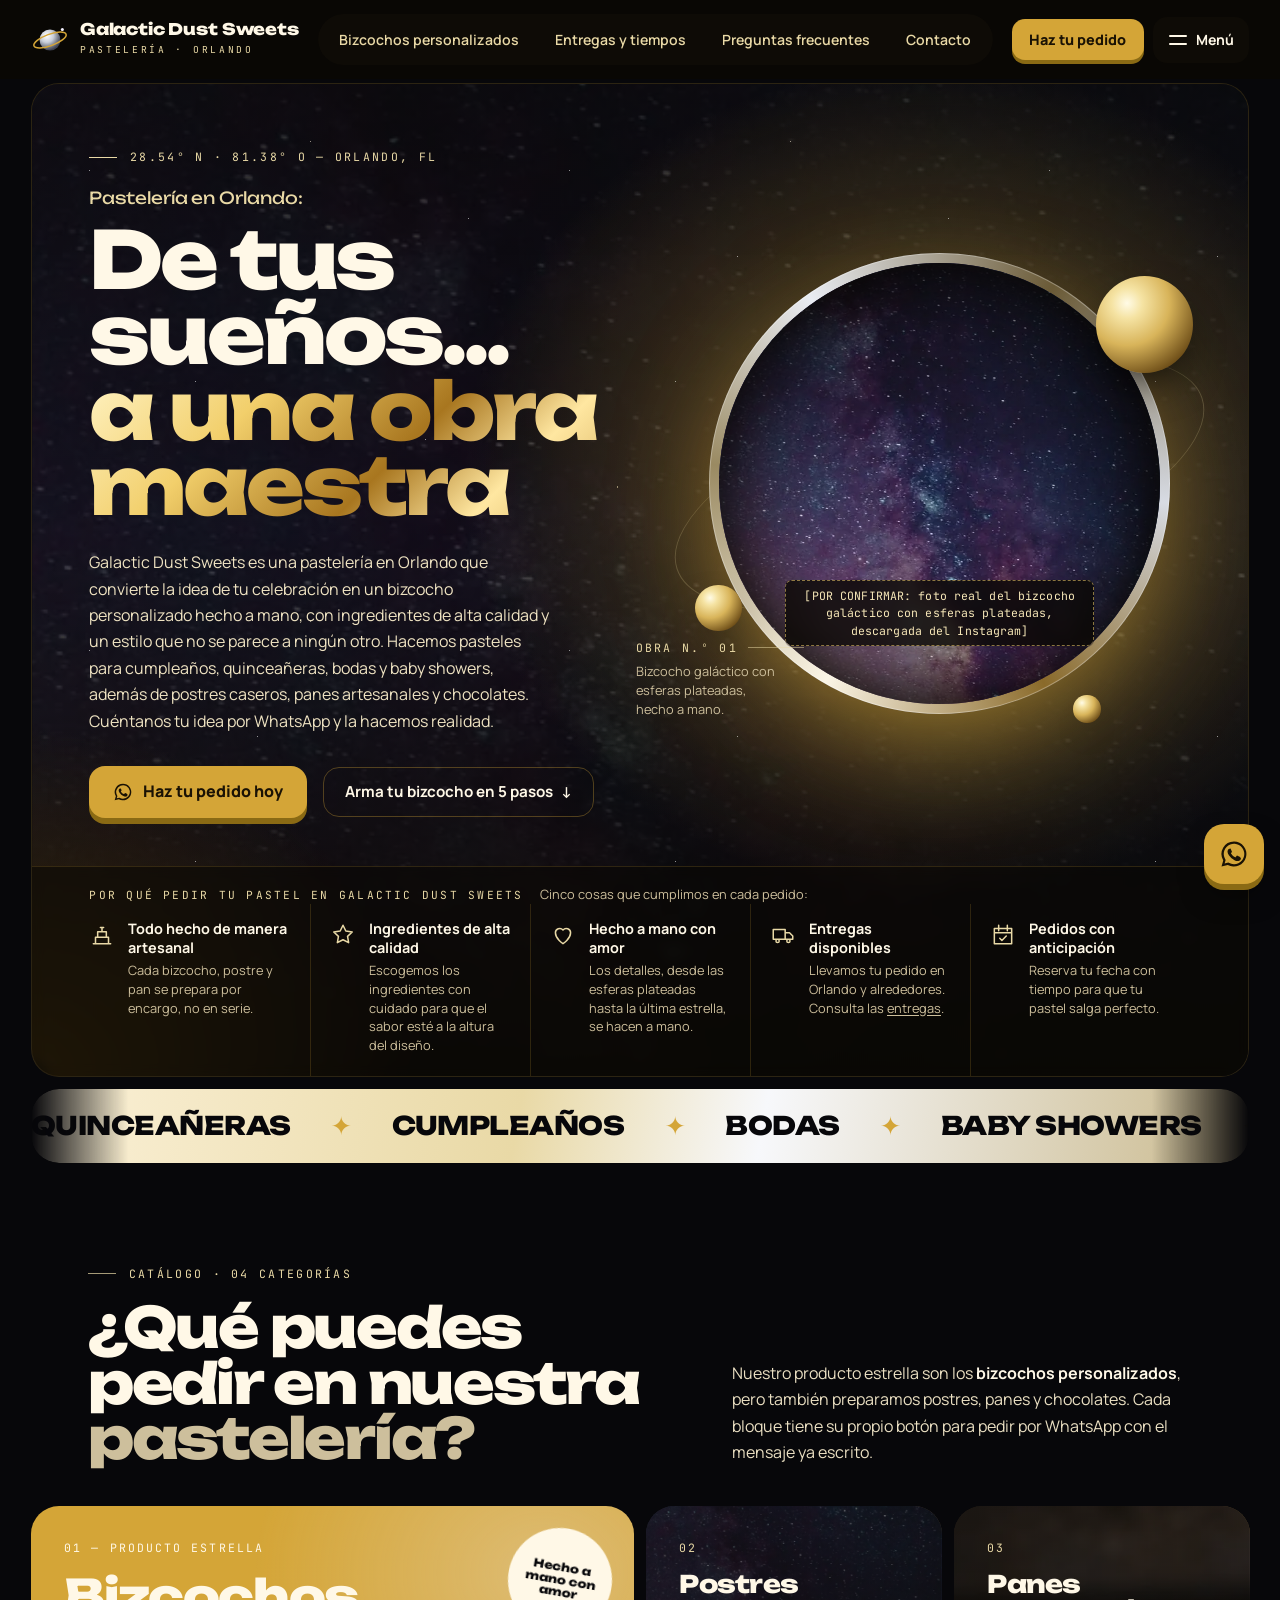
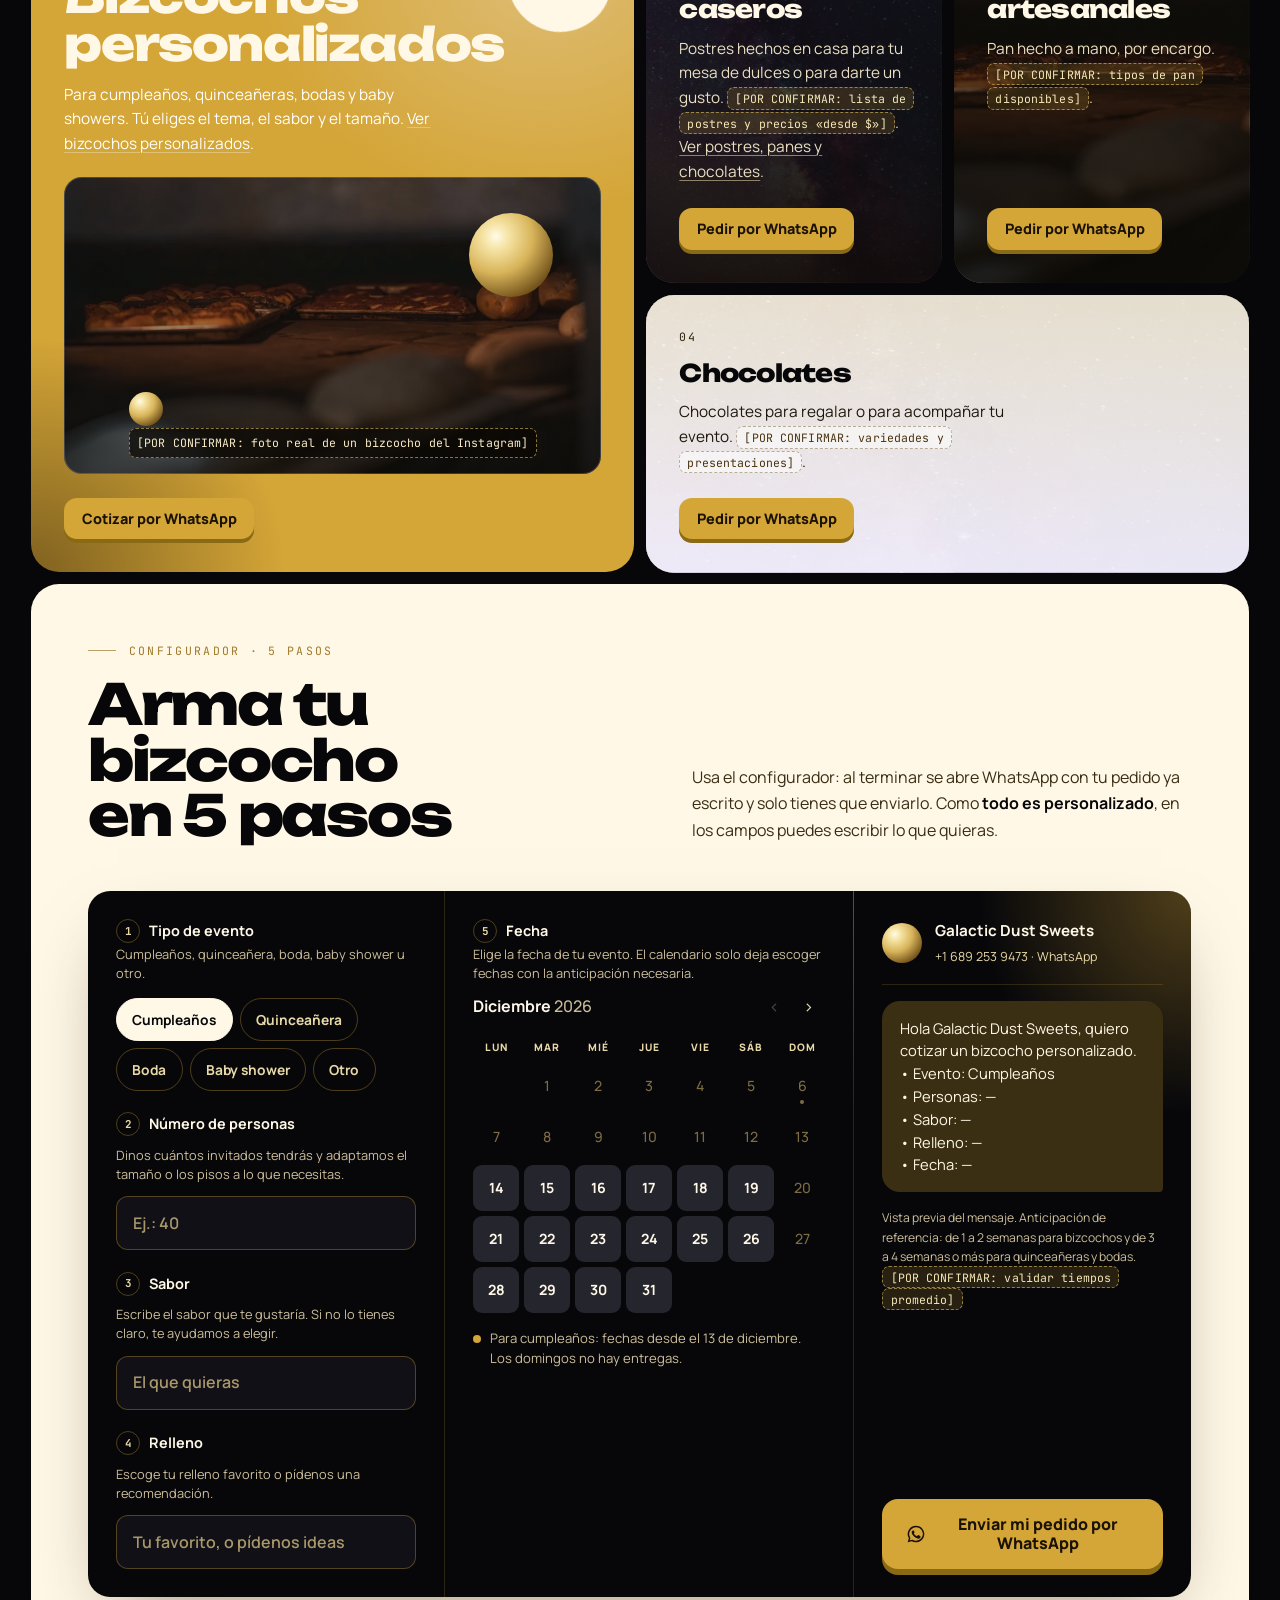
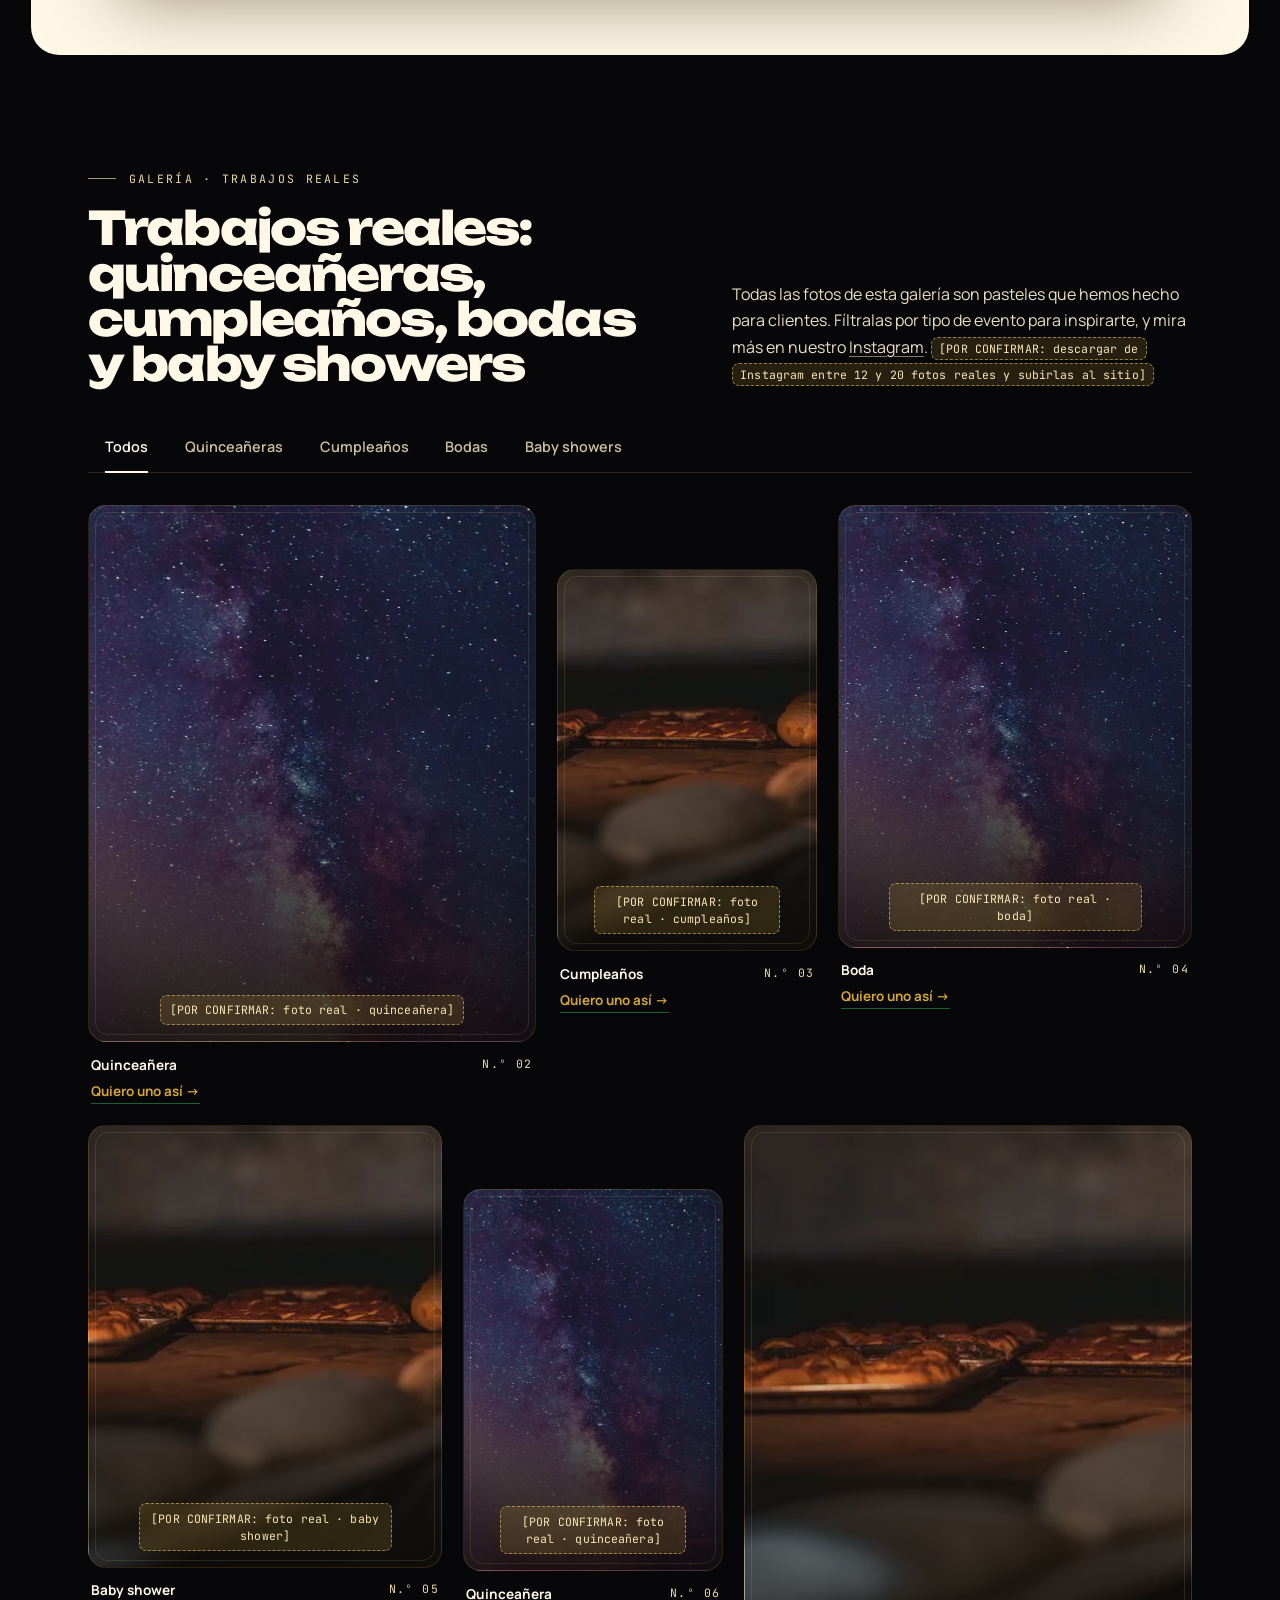
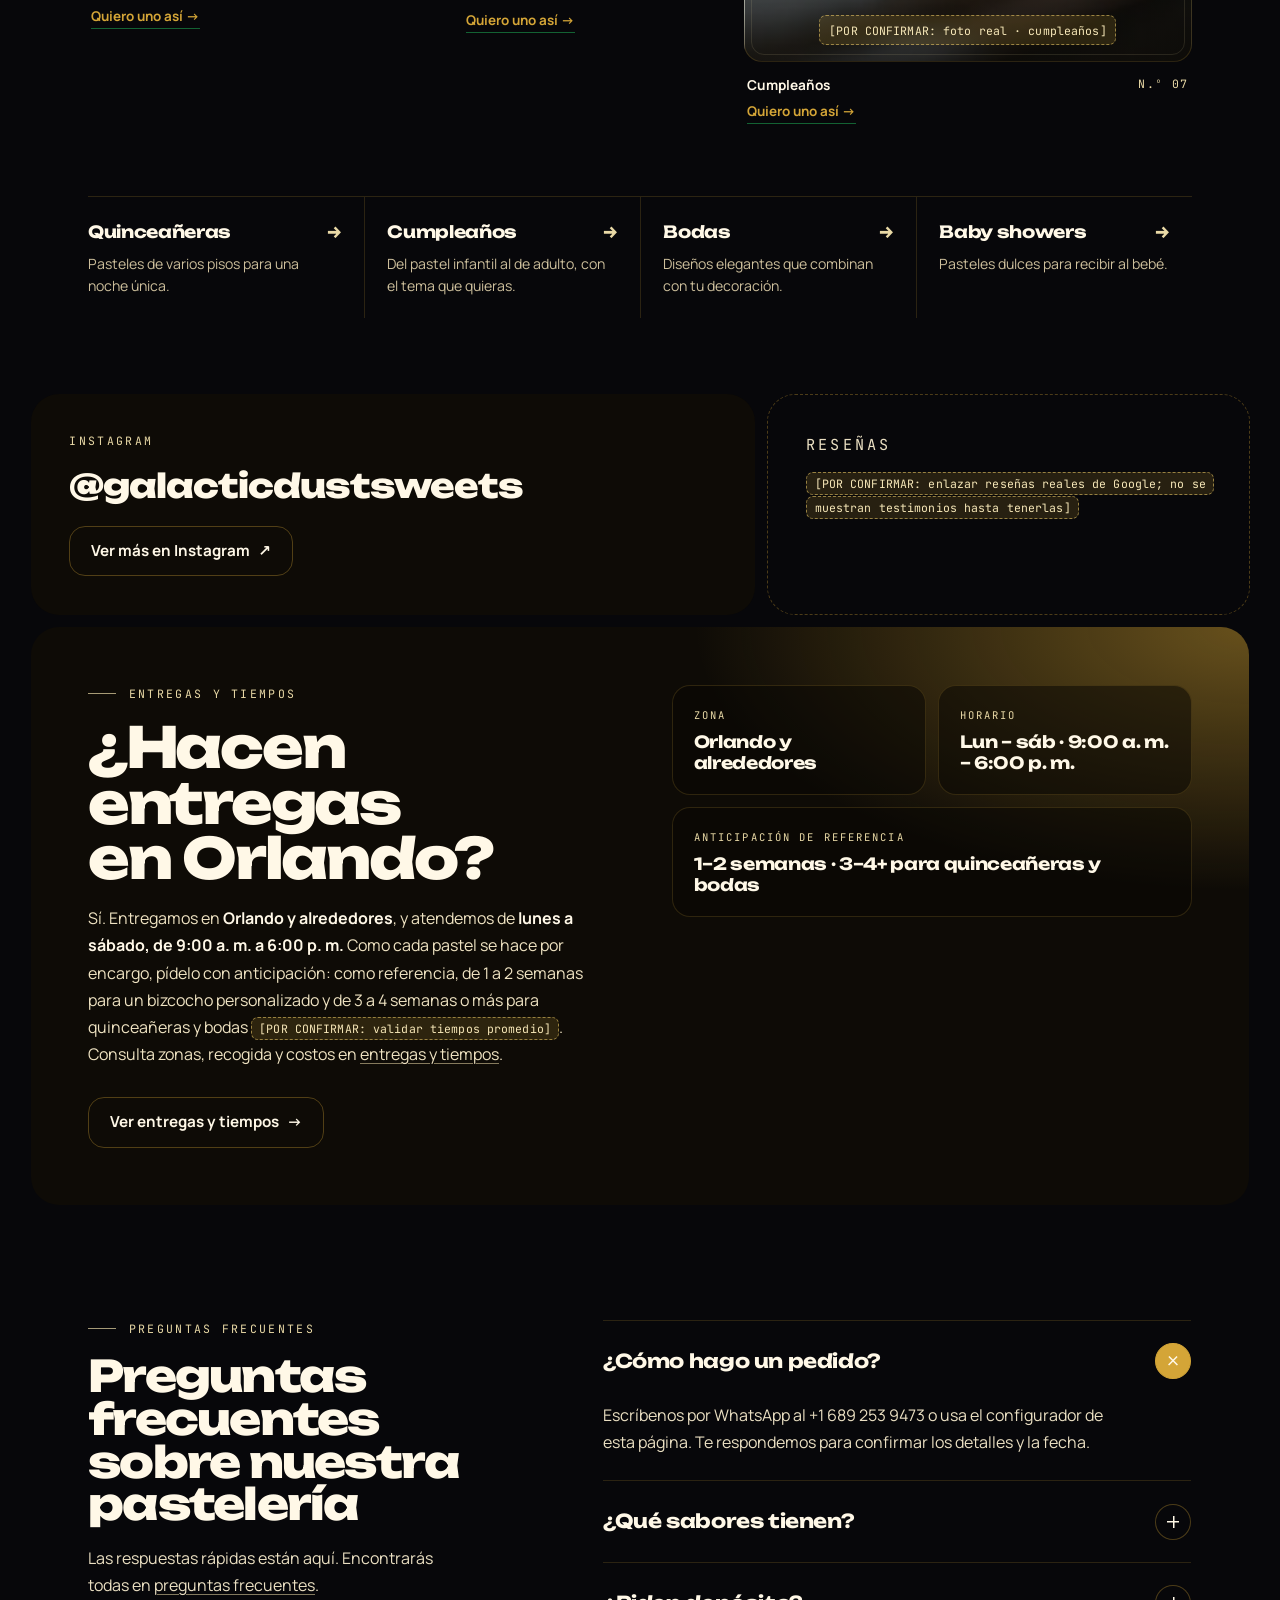
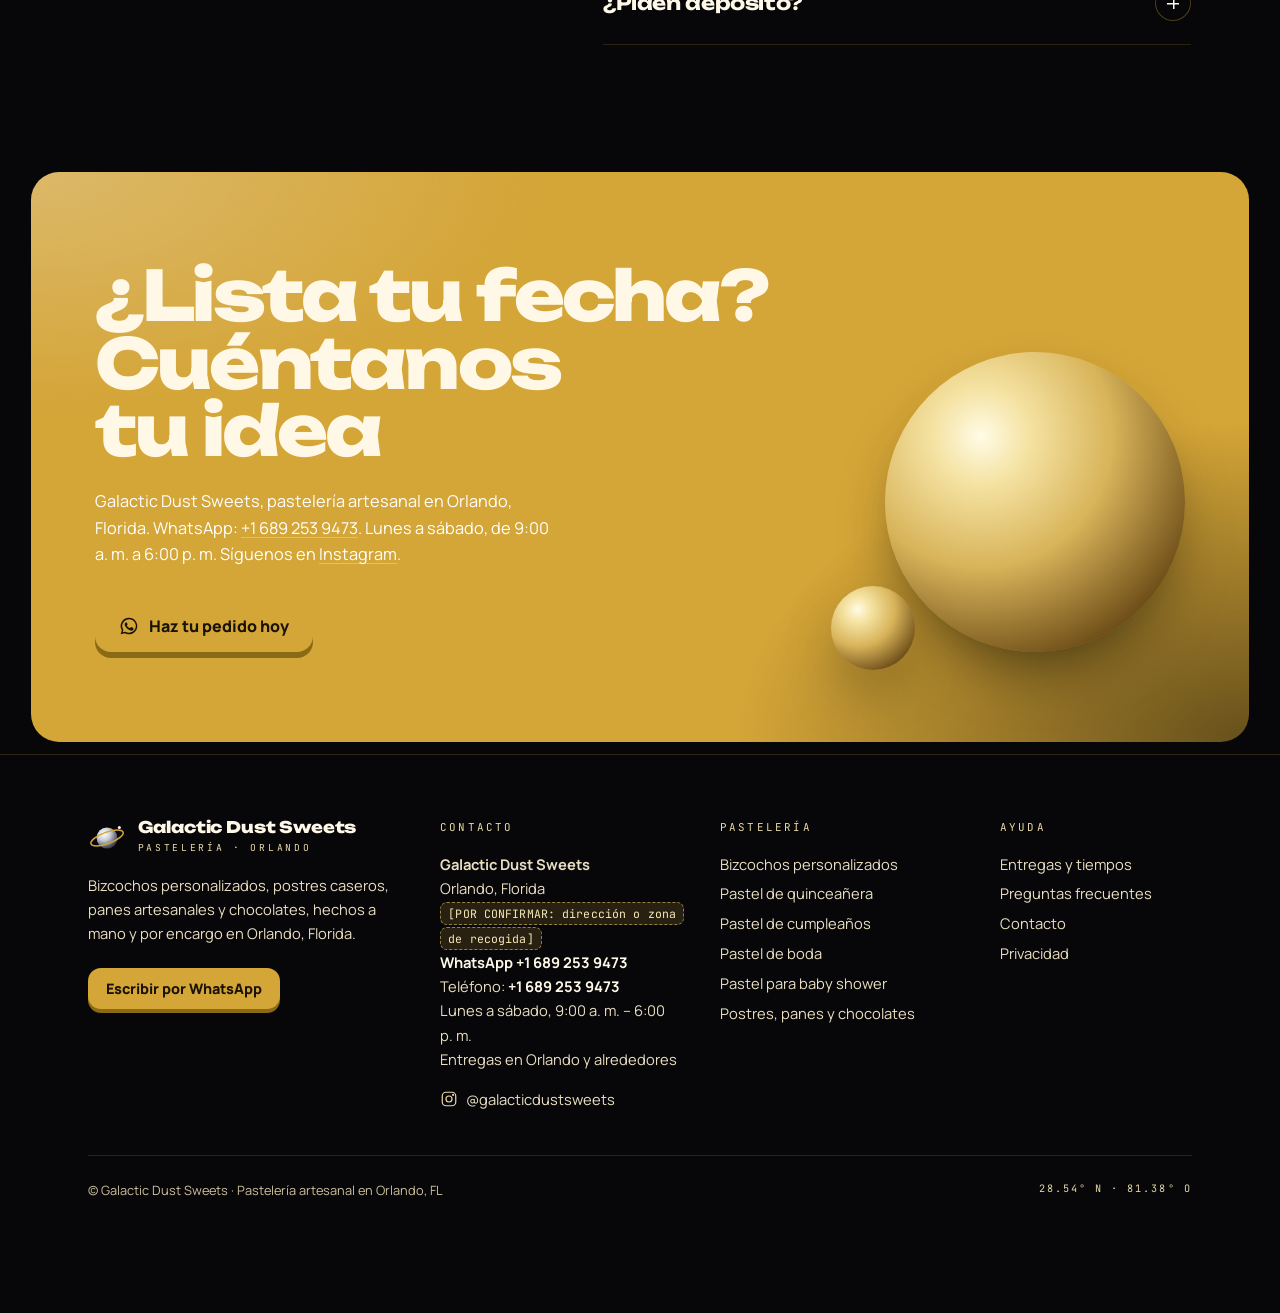
==== commit fc7ea627: "Paleta del logo: negro espacial, oro metálico y crema Co-Authored-By: Claude Opus 5.5 <noreply@anthr" ====
--- a/index.html
+++ b/index.html
@@ -81,7 +81,7 @@
 <header class="hdr" data-shrink>
   <div class="pm-progress"></div>
   <a class="logo" href="" aria-label="Galactic Dust Sweets, ir al inicio">
-    <svg viewBox="0 0 40 40" aria-hidden="true"><defs><radialGradient id="lg" cx="35%" cy="30%" r="70%"><stop offset="0" stop-color="#fff"/><stop offset=".45" stop-color="#C9CED8"/><stop offset="1" stop-color="#3d4150"/></radialGradient></defs><circle cx="20" cy="20" r="11" fill="url(#lg)"/><ellipse cx="20" cy="20" rx="18" ry="6" fill="none" stroke="#7C4DFF" stroke-width="1.6" transform="rotate(-20 20 20)"/><circle cx="33" cy="9" r="1.6" fill="#F4F1FF"/></svg>
+    <svg viewBox="0 0 40 40" aria-hidden="true"><defs><radialGradient id="lg" cx="35%" cy="30%" r="70%"><stop offset="0" stop-color="#fff"/><stop offset=".45" stop-color="#C9CED8"/><stop offset="1" stop-color="#3d4150"/></radialGradient></defs><circle cx="20" cy="20" r="11" fill="url(#lg)"/><ellipse cx="20" cy="20" rx="18" ry="6" fill="none" stroke="#D4A537" stroke-width="1.6" transform="rotate(-20 20 20)"/><circle cx="33" cy="9" r="1.6" fill="#F4F1FF"/></svg>
     <span><b>Galactic Dust Sweets</b><small>Pastelería · Orlando</small></span>
   </a>
   <nav class="pill" aria-label="Principal">
@@ -291,7 +291,7 @@
 </main>
 <footer class="ftr">
   <div class="ftr-brand">
-    <a class="logo" href="" aria-label="Galactic Dust Sweets, ir al inicio"><svg viewBox="0 0 40 40" aria-hidden="true"><circle cx="20" cy="20" r="11" fill="url(#lg)"/><ellipse cx="20" cy="20" rx="18" ry="6" fill="none" stroke="#7C4DFF" stroke-width="1.6" transform="rotate(-20 20 20)"/><circle cx="33" cy="9" r="1.6" fill="#F4F1FF"/></svg><span><b>Galactic Dust Sweets</b><small>Pastelería · Orlando</small></span></a>
+    <a class="logo" href="" aria-label="Galactic Dust Sweets, ir al inicio"><svg viewBox="0 0 40 40" aria-hidden="true"><circle cx="20" cy="20" r="11" fill="url(#lg)"/><ellipse cx="20" cy="20" rx="18" ry="6" fill="none" stroke="#D4A537" stroke-width="1.6" transform="rotate(-20 20 20)"/><circle cx="33" cy="9" r="1.6" fill="#F4F1FF"/></svg><span><b>Galactic Dust Sweets</b><small>Pastelería · Orlando</small></span></a>
     <p>Bizcochos personalizados, postres caseros, panes artesanales y chocolates, hechos a mano y por encargo en Orlando, Florida.</p>
     <a class="wa sm" href="https://wa.me/16892539473?text=Hola%20Galactic%20Dust%20Sweets%2C%20quiero%20hacer%20un%20pedido" target="_blank" rel="noopener" data-event="wa_footer_btn">Escribir por WhatsApp</a>
   </div>
--- a/styles.css
+++ b/styles.css
@@ -7,11 +7,11 @@
    El verde #25D366 se reserva SOLO para pedir por WhatsApp.
    ========================================================= */
 :root{
-  --space:#0A0A18;--deep:#0d0d12;--violet:#7C4DFF;--violet-l:#A88BFF;--silver:#C9CED8;--ink:#F4F1FF;--wa:#D4A537;--wa-edge:#8a6a14;
-  --muted:#B4B0D0;--soft:#D4D0EA;--line:rgba(201,206,216,.16);--line-2:rgba(201,206,216,.28);
-  --chrome:linear-gradient(135deg,#fdfdff 0%,#c9ced8 28%,#7a7f90 52%,#e6e9f0 70%,#9aa0b1 100%);
-  --chrome-soft:linear-gradient(135deg,#fdfdff 0%,#e3e6ee 30%,#b9bfcc 55%,#eef0f5 75%,#c3c8d4 100%);
-  --sphere:radial-gradient(circle at 32% 28%,#fff 0%,#e3e6ee 14%,#9aa0b1 42%,#3d4150 78%,#1a1c26 100%);
+  --space:#07070A;--deep:#0E0B06;--violet:#D4A537;--violet-l:#F2CF6B;--silver:#E9D9A6;--ink:#FFF8E7;--wa:#D4A537;--wa-edge:#8a6a14;
+  --muted:#CDBF9C;--soft:#EADFC2;--line:rgba(212,165,55,.18);--line-2:rgba(212,165,55,.34);
+  --chrome:linear-gradient(135deg,#fff3c4 0%,#f2cf6b 26%,#a8761f 52%,#ffe7a1 70%,#b8862a 100%);
+  --chrome-soft:linear-gradient(135deg,#fffaf0 0%,#f3e4bd 30%,#d6b46a 55%,#fbf1d8 75%,#e2c98d 100%);
+  --sphere:radial-gradient(circle at 32% 28%,#fffbe6 0%,#f5e3a3 16%,#d8b45a 44%,#6b4b16 80%,#1a1206 100%);
   --display:"Unbounded",system-ui,sans-serif;--text:"Manrope",system-ui,-apple-system,"Segoe UI",sans-serif;--mono:"JetBrains Mono",ui-monospace,"Cascadia Mono",monospace;
   --pad:clamp(.75rem,2.4vw,2rem);--inner:clamp(1.25rem,4.5vw,4rem);--maxw:1600px;
   --side:max(var(--pad),calc((100% - var(--maxw)) / 2));
@@ -31,16 +31,16 @@
 ::selection{background:var(--violet);color:#fff}
 .sr{position:absolute;width:1px;height:1px;overflow:hidden;clip:rect(0 0 0 0);white-space:nowrap}
 .mono{font-family:var(--mono);font-size:.72rem;letter-spacing:.2em;text-transform:uppercase;color:var(--silver);font-weight:400}
-.tbd{display:inline;font-family:var(--mono);font-size:.72rem;letter-spacing:.01em;line-height:1.9;color:#ddd5ff;background:rgba(124,77,255,.16);border:1px dashed rgba(167,139,255,.55);padding:.18rem .45rem;border-radius:7px;-webkit-box-decoration-break:clone;box-decoration-break:clone}
-.light .tbd{color:#3a2a8c;background:rgba(124,77,255,.1);border-color:rgba(124,77,255,.45)}
+.tbd{display:inline;font-family:var(--mono);font-size:.72rem;letter-spacing:.01em;line-height:1.9;color:#f6e7b8;background:rgba(212,165,55,.16);border:1px dashed rgba(242,207,107,.55);padding:.18rem .45rem;border-radius:7px;-webkit-box-decoration-break:clone;box-decoration-break:clone}
+.light .tbd{color:#6b4a12;background:rgba(212,165,55,.1);border-color:rgba(212,165,55,.45)}
 .blk{margin:var(--gap) var(--side) 0;border-radius:var(--r);position:relative;overflow:hidden}
 .light{background:var(--ink);color:var(--space)}
 .sec-h2{font-family:var(--display);font-weight:800;font-size:clamp(2rem,4.4vw,3.8rem);line-height:.98;letter-spacing:-.04em;text-wrap:balance}
 .sec-h2 em{font-style:normal;color:var(--muted)}
-.light .sec-h2 em{color:#6a5fb0}
+.light .sec-h2 em{color:#b08a3c}
 .eyebrow{margin-bottom:1.1rem;display:flex;align-items:center;gap:.8rem}
 .eyebrow::before{content:"";width:28px;height:1px;background:currentColor;opacity:.7;flex:none}
-.light .eyebrow{color:#5b4fb0}
+.light .eyebrow{color:#a07a2c}
 main{counter-reset:sec}
 .sec{counter-increment:sec}
 .secn::after{content:"N.º " counter(sec,decimal-leading-zero)}
@@ -58,11 +58,11 @@
 .ghost,.btn:not([href*="wa.me"]){display:inline-flex;align-items:center;gap:.5rem;padding:.95rem 1.3rem;border-radius:16px;border:1px solid var(--line-2);font-weight:700;font-size:.95rem;line-height:1.2;color:var(--ink);transition:background .2s,border-color .2s,transform .2s var(--ease)}
 .ghost:hover,.btn:not([href*="wa.me"]):hover{background:rgba(244,241,255,.07);border-color:var(--ink)}
 .ghost:active,.btn:not([href*="wa.me"]):active{transform:scale(.98)}
-.light .ghost,.light .btn:not([href*="wa.me"]){color:var(--space);border-color:rgba(10,10,24,.25)}
-.light .ghost:hover,.light .btn:not([href*="wa.me"]):hover{background:rgba(10,10,24,.05);border-color:var(--space)}
+.light .ghost,.light .btn:not([href*="wa.me"]){color:var(--space);border-color:rgba(10,8,4,.25)}
+.light .ghost:hover,.light .btn:not([href*="wa.me"]):hover{background:rgba(10,8,4,.05);border-color:var(--space)}
 
 /* ---------- cabecera ---------- */
-.hdr{position:sticky;top:0;z-index:40;display:flex;align-items:center;justify-content:space-between;gap:1rem;padding:.9rem var(--side);background:rgba(10,10,24,.82);-webkit-backdrop-filter:blur(14px);backdrop-filter:blur(14px)}
+.hdr{position:sticky;top:0;z-index:40;display:flex;align-items:center;justify-content:space-between;gap:1rem;padding:.9rem var(--side);background:rgba(10,8,4,.82);-webkit-backdrop-filter:blur(14px);backdrop-filter:blur(14px)}
 .pm-scrolled .hdr{padding-block:.55rem;box-shadow:0 1px 0 var(--line)}
 .logo{display:flex;align-items:center;gap:.7rem;min-width:0}
 .logo svg{width:38px;height:38px;flex:none}
@@ -109,8 +109,8 @@
 /* ---------- estrellas y esferas ---------- */
 .stars{position:absolute;inset:0;z-index:-1;pointer-events:none;opacity:.55;background-image:
   radial-gradient(1px 1px at 12% 18%,#fff 50%,transparent 51%),radial-gradient(1px 1px at 34% 62%,#fff 50%,transparent 51%),
-  radial-gradient(1.5px 1.5px at 58% 12%,#e8e4ff 50%,transparent 51%),radial-gradient(1px 1px at 82% 74%,#fff 50%,transparent 51%),
-  radial-gradient(1px 1px at 91% 28%,#fff 50%,transparent 51%),radial-gradient(1.5px 1.5px at 22% 84%,#d9d3ff 50%,transparent 51%),
+  radial-gradient(1.5px 1.5px at 58% 12%,#fbf3de 50%,transparent 51%),radial-gradient(1px 1px at 82% 74%,#fff 50%,transparent 51%),
+  radial-gradient(1px 1px at 91% 28%,#fff 50%,transparent 51%),radial-gradient(1.5px 1.5px at 22% 84%,#f4e4b4 50%,transparent 51%),
   radial-gradient(1px 1px at 47% 36%,#fff 50%,transparent 51%);background-size:480px 480px}
 .sph{position:absolute;border-radius:50%;background:var(--sphere);box-shadow:0 18px 40px -12px rgba(0,0,0,.8)}
 @media (prefers-reduced-motion:no-preference){
@@ -123,9 +123,9 @@
 .hero{margin-top:4px;min-height:min(calc(100svh - 84px),900px);display:grid;grid-template-columns:1.08fr .92fr;grid-template-rows:1fr auto;align-items:center;isolation:isolate;background:var(--space);border:1px solid var(--line)}
 .hero::before{content:"";position:absolute;inset:0;z-index:-3;background:url(assets/opt/pexels-4954706-640.webp) center 30%/cover;opacity:.3;filter:saturate(1.2)}
 .hero::after,.ph::after{content:"";position:absolute;inset:0;z-index:-2;background:
-  radial-gradient(55% 60% at 74% 40%,rgba(124,77,255,.46),transparent 70%),
-  radial-gradient(45% 50% at 0% 100%,rgba(27,20,70,.95),transparent 70%),
-  linear-gradient(180deg,rgba(10,10,24,.5) 0%,rgba(10,10,24,.15) 45%,rgba(10,10,24,.92) 100%)}
+  radial-gradient(55% 60% at 74% 40%,rgba(212,165,55,.46),transparent 70%),
+  radial-gradient(45% 50% at 0% 100%,rgba(58,42,12,.95),transparent 70%),
+  linear-gradient(180deg,rgba(10,8,4,.5) 0%,rgba(10,8,4,.15) 45%,rgba(10,8,4,.92) 100%)}
 .copy{padding:clamp(2rem,5vw,4rem) 0 clamp(2rem,4vw,3rem) var(--inner);display:flex;flex-direction:column;align-items:flex-start}
 .k{margin-bottom:1.5rem;display:flex;align-items:center;gap:.8rem}
 .k::before{content:"";width:28px;height:1px;background:var(--silver);flex:none}
@@ -134,23 +134,23 @@
 .h1-a{display:block}
 .h1-a::first-letter{text-transform:uppercase}
 .hero h1 .s,.ph h1 .s{display:block;background:var(--chrome);-webkit-background-clip:text;background-clip:text;color:transparent}
-.lede{margin-top:1.6rem;max-width:46ch;font-size:clamp(1rem,1.15vw,1.08rem);line-height:1.65;color:#dcd8f2}
+.lede{margin-top:1.6rem;max-width:46ch;font-size:clamp(1rem,1.15vw,1.08rem);line-height:1.65;color:#efe3c2}
 .ctas{display:flex;flex-wrap:wrap;gap:.9rem 1rem;margin-top:2rem;align-items:center}
 .port{position:relative;justify-self:center;width:min(36vw,520px);aspect-ratio:1;margin:3rem var(--inner) 2rem 0}
-.ring{position:absolute;inset:0;border-radius:50%;padding:10px;background:conic-gradient(from 210deg,#f6f7fb,#8a8fa0 18%,#e9ecf2 32%,#5a5f70 50%,#d7dbe3 68%,#7a7f90 84%,#f6f7fb);box-shadow:0 40px 120px -30px rgba(124,77,255,.75),inset 0 0 0 1px rgba(255,255,255,.3)}
+.ring{position:absolute;inset:0;border-radius:50%;padding:10px;background:conic-gradient(from 210deg,#fbf5e6,#9a8a62 18%,#e9ecf2 32%,#6a5a36 50%,#d7dbe3 68%,#8a6a2a 84%,#fbf5e6);box-shadow:0 40px 120px -30px rgba(212,165,55,.75),inset 0 0 0 1px rgba(255,255,255,.3)}
 .ring-in{width:100%;height:100%;border-radius:50%;overflow:hidden;position:relative;background:#0e0e14;display:grid;place-items:end center;padding:0 15% 13%}
 .ring-in img{position:absolute;inset:0;width:100%;height:100%;object-fit:cover;object-position:center 40%}
-.ring-in::after{content:"";position:absolute;inset:0;border-radius:50%;background:radial-gradient(circle at 50% 70%,transparent 30%,rgba(7,7,26,.8) 100%);box-shadow:inset 0 0 60px 10px rgba(7,7,26,.9)}
-.ring-in .tbd{position:relative;z-index:1;display:inline-block;background:rgba(10,10,24,.8);text-align:center;-webkit-backdrop-filter:blur(6px);backdrop-filter:blur(6px);line-height:1.5;padding:.4rem .6rem}
+.ring-in::after{content:"";position:absolute;inset:0;border-radius:50%;background:radial-gradient(circle at 50% 70%,transparent 30%,rgba(8,6,3,.8) 100%);box-shadow:inset 0 0 60px 10px rgba(8,6,3,.9)}
+.ring-in .tbd{position:relative;z-index:1;display:inline-block;background:rgba(10,8,4,.8);text-align:center;-webkit-backdrop-filter:blur(6px);backdrop-filter:blur(6px);line-height:1.5;padding:.4rem .6rem}
 .s1{width:21%;aspect-ratio:1;right:-5%;top:5%}.s2{width:10%;aspect-ratio:1;left:-3%;bottom:18%}.s3{width:6%;aspect-ratio:1;right:15%;bottom:-2%}
-.orbit{position:absolute;inset:-10%;border-radius:50%;border:1px solid rgba(201,206,216,.22);transform:rotate(-18deg) scaleY(.36)}
+.orbit{position:absolute;inset:-10%;border-radius:50%;border:1px solid rgba(233,217,166,.22);transform:rotate(-18deg) scaleY(.36)}
 .plate{position:absolute;left:-16%;bottom:-1%;display:flex;flex-direction:column;gap:.35rem}
 .plate .mono{display:flex;align-items:center;gap:.6rem}
 .plate .mono::after{content:"";width:56px;height:1px;background:var(--silver);opacity:.5}
 .plate span:last-child{font-size:.8rem;color:var(--muted);max-width:18ch;line-height:1.45}
 
 /* barra de confianza que cierra la portada */
-.trust{grid-column:1/-1;border-top:1px solid var(--line);background:rgba(10,10,24,.55);-webkit-backdrop-filter:blur(6px);backdrop-filter:blur(6px)}
+.trust{grid-column:1/-1;border-top:1px solid var(--line);background:rgba(10,8,4,.55);-webkit-backdrop-filter:blur(6px);backdrop-filter:blur(6px)}
 .trust-h{display:flex;flex-wrap:wrap;gap:.3rem 1rem;align-items:baseline;padding:1.1rem var(--inner) 0}
 .trust-h h2{font-family:var(--mono);font-weight:400;font-size:.7rem;letter-spacing:.2em;text-transform:uppercase;color:var(--silver)}
 .trust-h p{font-size:.8rem;color:var(--muted)}
@@ -163,7 +163,7 @@
 .trust p a{text-decoration:underline;text-underline-offset:2px}
 
 /* marquesina plateada */
-.mq{background:linear-gradient(100deg,#eef0f5,#C9CED8 40%,#f7f8fb 60%,#aeb3c1);color:var(--space);padding:1.05rem 0}
+.mq{background:linear-gradient(100deg,#fbf1d8,#e9d9a6 40%,#f7f8fb 60%,#c9b88a);color:var(--space);padding:1.05rem 0}
 .mq .pm-track{gap:2.5rem;font-family:var(--display);font-weight:800;font-size:clamp(1.05rem,2.1vw,1.6rem);letter-spacing:-.02em;text-transform:uppercase}
 .mq .pm-track span{display:flex;align-items:center;gap:2.5rem}
 .mq .pm-track span::after{content:"✦";color:var(--violet)}
@@ -173,7 +173,7 @@
 .cat-head{max-width:var(--maxw);margin:0 auto;padding:clamp(4rem,8vw,7rem) calc(var(--pad) + var(--inner)) 2.5rem}
 .cat-head>p,.gal-head>p,.s-body{color:var(--soft);line-height:1.65;max-width:46ch;justify-self:end}
 .cat-head strong,.s-body strong{color:var(--ink)}
-.s-body a,.gal-head>p a,.faq-side p a,.prose a,.ans a,.close p a,.close-b a,.dlv .body a,.card p a,.svc-t a,.row-t a,.tk-t a,.c-card a{text-decoration:underline;text-decoration-thickness:1px;text-underline-offset:3px;text-decoration-color:rgba(201,206,216,.55);transition:text-decoration-color .2s,color .2s}
+.s-body a,.gal-head>p a,.faq-side p a,.prose a,.ans a,.close p a,.close-b a,.dlv .body a,.card p a,.svc-t a,.row-t a,.tk-t a,.c-card a{text-decoration:underline;text-decoration-thickness:1px;text-underline-offset:3px;text-decoration-color:rgba(233,217,166,.55);transition:text-decoration-color .2s,color .2s}
 .s-body a:hover,.gal-head>p a:hover,.faq-side p a:hover,.prose a:hover,.ans a:hover,.card p a:hover,.svc-t a:hover,.row-t a:hover,.tk-t a:hover,.c-card a:hover{text-decoration-color:currentColor;color:#fff}
 .s-body p+p{margin-top:.8rem}
 .bento{display:grid;grid-template-columns:repeat(12,1fr);gap:var(--gap);margin:0 var(--side)}
@@ -184,25 +184,25 @@
 .card h3{font-family:var(--display);font-weight:800;font-size:clamp(1.3rem,1.9vw,1.7rem);letter-spacing:-.03em;line-height:1.05;text-wrap:balance}
 .card p,.svc-t{font-size:.96rem;line-height:1.6;max-width:42ch}
 .card .foot{margin-top:auto;display:flex;align-items:center;justify-content:space-between;gap:1rem;flex-wrap:wrap;padding-top:.6rem}
-.c-star,.svc-grid .svc:nth-child(4n+1){background:radial-gradient(80% 60% at 85% 10%,rgba(244,241,255,.3),transparent 60%),radial-gradient(60% 50% at 0% 100%,rgba(27,20,70,.55),transparent 70%),var(--violet);color:var(--ink)}
+.c-star,.svc-grid .svc:nth-child(4n+1){background:radial-gradient(80% 60% at 85% 10%,rgba(244,241,255,.3),transparent 60%),radial-gradient(60% 50% at 0% 100%,rgba(58,42,12,.55),transparent 70%),var(--violet);color:var(--ink)}
 .c-star{grid-column:span 6;grid-row:span 2}
 .c-star .num{color:var(--ink)}
 .c-star h3{font-size:clamp(2rem,3.6vw,3.2rem)}
 .c-star p,.svc-grid .svc:nth-child(4n+1) .svc-t{color:#fff}
-.c-star .tbd,.svc-grid .svc:nth-child(4n+1) .tbd{color:#fff;background:rgba(10,10,24,.28);border-color:rgba(244,241,255,.5)}
+.c-star .tbd,.svc-grid .svc:nth-child(4n+1) .tbd{color:#fff;background:rgba(10,8,4,.28);border-color:rgba(244,241,255,.5)}
 .c-star .shot{margin-top:.4rem;flex:1;min-height:220px;border-radius:var(--r-s);display:grid;place-items:center;text-align:center;padding:1.2rem;background:radial-gradient(circle at 50% 45%,#24202e,#0b0b10 72%);box-shadow:inset 0 0 0 1px rgba(244,241,255,.18);position:relative;overflow:hidden}
 .c-star .shot i{position:absolute;border-radius:50%;background:var(--sphere)}
 .c-star .shot i:nth-child(1){width:84px;height:84px;right:9%;top:12%}
 .c-star .shot i:nth-child(2){width:34px;height:34px;left:12%;bottom:16%}
-.c-star .shot .tbd{background:rgba(10,10,24,.7);color:#e6e0ff;border-color:rgba(167,139,255,.55)}
-.c-dark,.svc-grid .svc{grid-column:span 3;background:radial-gradient(90% 70% at 100% 0%,rgba(124,77,255,.32),transparent 65%),var(--deep)}
+.c-star .shot .tbd{background:rgba(10,8,4,.7);color:#f8ecc8;border-color:rgba(242,207,107,.55)}
+.c-dark,.svc-grid .svc{grid-column:span 3;background:radial-gradient(90% 70% at 100% 0%,rgba(212,165,55,.32),transparent 65%),var(--deep)}
 .c-dark .num,.svc .num{color:var(--silver)}
 .c-dark p,.svc .svc-t{color:var(--soft)}
 .c-light,.svc-grid .svc:nth-child(4n){grid-column:span 6;background:var(--chrome-soft);color:var(--space);min-height:260px}
-.c-light .num,.svc-grid .svc:nth-child(4n) .num{color:#33305a}
-.c-light p,.svc-grid .svc:nth-child(4n) .svc-t{color:#26233f}
-.c-light .tbd,.svc-grid .svc:nth-child(4n) .tbd{color:#2b1f78;background:rgba(255,255,255,.55);border-color:rgba(43,31,120,.4)}
-.c-light p a{text-decoration-color:rgba(10,10,24,.45)}
+.c-light .num,.svc-grid .svc:nth-child(4n) .num{color:#2e230e}
+.c-light p,.svc-grid .svc:nth-child(4n) .svc-t{color:#1d170b}
+.c-light .tbd,.svc-grid .svc:nth-child(4n) .tbd{color:#4a3410;background:rgba(255,255,255,.55);border-color:rgba(92,66,18,.4)}
+.c-light p a{text-decoration-color:rgba(10,8,4,.45)}
 .sticker{position:absolute;z-index:2!important;right:1.4rem;top:1.4rem;width:104px;height:104px;border-radius:50%;display:grid;place-items:center;text-align:center;font-family:var(--display);font-weight:800;font-size:.7rem;line-height:1.15;padding:.7rem;background:var(--ink);color:var(--space);transform:rotate(10deg)}
 
 /* tarjetas de servicio de las páginas internas */
@@ -214,9 +214,9 @@
 h1,h2,h3{overflow-wrap:break-word;-webkit-hyphens:manual;hyphens:manual}
 /* ritmo entre bloques de servicios seguidos: el segundo arranca en cromo */
 .sec-svc:nth-child(3n+2 of .sec-svc) .svc-grid .svc:nth-child(4n+1){background:var(--chrome-soft);color:var(--space)}
-.sec-svc:nth-child(3n+2 of .sec-svc) .svc-grid .svc:nth-child(4n+1) .svc-t{color:#26233f}
-.sec-svc:nth-child(3n+2 of .sec-svc) .svc-grid .svc:nth-child(4n+1) .num{color:#33305a}
-.sec-svc:nth-child(3n+2 of .sec-svc) .svc-grid .svc:nth-child(4n+1) .tbd{color:#2b1f78;background:rgba(255,255,255,.55);border-color:rgba(43,31,120,.4)}
+.sec-svc:nth-child(3n+2 of .sec-svc) .svc-grid .svc:nth-child(4n+1) .svc-t{color:#1d170b}
+.sec-svc:nth-child(3n+2 of .sec-svc) .svc-grid .svc:nth-child(4n+1) .num{color:#2e230e}
+.sec-svc:nth-child(3n+2 of .sec-svc) .svc-grid .svc:nth-child(4n+1) .tbd{color:#4a3410;background:rgba(255,255,255,.55);border-color:rgba(92,66,18,.4)}
 .svc .num::after{content:counter(card,decimal-leading-zero)}
 .svc h3 a::after{content:"";position:absolute;inset:0;z-index:2;border-radius:inherit}
 .svc h3{position:static}
@@ -231,11 +231,11 @@
 /* ---------- configurador (calendario estilo Cal.com) ---------- */
 .cfg{padding:clamp(1.6rem,4.5vw,4rem)}
 .cfg-head{display:grid;grid-template-columns:1fr 1fr;gap:1.5rem 4rem;align-items:end;margin-bottom:clamp(2rem,4vw,3rem)}
-.cfg-head>p{color:#3b3860;line-height:1.65;max-width:50ch;justify-self:end}
+.cfg-head>p{color:#3a2c12;line-height:1.65;max-width:50ch;justify-self:end}
 .cfg-head strong{color:var(--space)}
-.console{display:grid;grid-template-columns:1fr 1.15fr .95fr;background:var(--space);color:var(--ink);border-radius:22px;overflow:hidden;box-shadow:0 30px 70px -30px rgba(27,20,70,.55)}
+.console{display:grid;grid-template-columns:1fr 1.15fr .95fr;background:var(--space);color:var(--ink);border-radius:22px;overflow:hidden;box-shadow:0 30px 70px -30px rgba(58,42,12,.55)}
 .console>*{padding:clamp(1.3rem,2.2vw,1.9rem);min-width:0}
-.console .tbd{color:#ddd5ff;background:rgba(124,77,255,.16);border-color:rgba(167,139,255,.55)}
+.console .tbd{color:#f6e7b8;background:rgba(212,165,55,.16);border-color:rgba(242,207,107,.55)}
 .console>*+*{border-left:1px solid var(--line)}
 .step{display:flex;flex-direction:column;gap:.5rem;margin-bottom:1.35rem;border:0;min-width:0}
 .step:last-child{margin-bottom:0}
@@ -249,8 +249,8 @@
 .events input:checked+label{background:var(--ink);color:var(--space);border-color:var(--ink)}
 .events input:focus-visible+label{outline:3px solid var(--violet-l);outline-offset:2px}
 .field{font-weight:600;font-size:1rem;padding:.85rem 1rem;border-radius:12px;border:1px solid var(--line-2);background:#101016;color:var(--ink);width:100%;transition:border-color .2s,box-shadow .2s}
-.field::placeholder{color:#8f8bb0}
-.field:focus{outline:none;border-color:var(--violet);box-shadow:0 0 0 3px rgba(124,77,255,.3)}
+.field::placeholder{color:#a8986a}
+.field:focus{outline:none;border-color:var(--violet);box-shadow:0 0 0 3px rgba(212,165,55,.3)}
 .cal{margin-top:.4rem}
 .cal-head{display:flex;justify-content:space-between;align-items:center;margin:.2rem 0 1rem}
 .cal-head b{font-weight:700;font-size:1rem}
@@ -263,13 +263,13 @@
 .cal-grid button{aspect-ratio:1;min-height:38px;border-radius:9px;border:0;font-weight:700;font-size:.88rem;background:#25252e;color:var(--ink);cursor:pointer;transition:background .15s,transform .15s;position:relative}
 .cal-grid button:hover:not(:disabled){background:var(--violet)}
 .cal-grid button:active:not(:disabled){transform:scale(.94)}
-.cal-grid button:disabled{background:transparent;color:#6d6990;font-weight:500;cursor:not-allowed}
+.cal-grid button:disabled{background:transparent;color:#7d6c44;font-weight:500;cursor:not-allowed}
 .cal-grid button.today::after{content:"";position:absolute;left:50%;bottom:5px;width:4px;height:4px;margin-left:-2px;border-radius:50%;background:currentColor}
 .cal-grid button.on{background:var(--ink);color:var(--space)}
 .rule{margin-top:1rem;font-size:.82rem;color:var(--muted);line-height:1.5;display:flex;gap:.55rem}
 .rule:empty{display:none}
 .rule::before{content:"";flex:none;width:8px;height:8px;margin-top:.35rem;border-radius:50%;background:var(--violet)}
-.preview{display:flex;flex-direction:column;gap:1rem;background:radial-gradient(90% 45% at 100% 0%,rgba(124,77,255,.35),transparent 70%)}
+.preview{display:flex;flex-direction:column;gap:1rem;background:radial-gradient(90% 45% at 100% 0%,rgba(212,165,55,.35),transparent 70%)}
 .pv-head{display:flex;align-items:center;gap:.8rem;padding-bottom:1rem;border-bottom:1px solid var(--line)}
 .pv-head i{width:40px;height:40px;border-radius:50%;background:var(--sphere);flex:none}
 .pv-head b{display:block;font-size:.95rem}.pv-head small{color:var(--silver);font-size:.78rem}
@@ -291,14 +291,14 @@
 .p{grid-column:span 4;display:flex;flex-direction:column;gap:.8rem}
 .p.hide{display:none}
 .p .img{aspect-ratio:4/5;border-radius:var(--r-s);position:relative;overflow:hidden;display:grid;place-items:center;text-align:center;padding:14%;
-  background:radial-gradient(80% 60% at var(--x,50%) 28%,rgba(124,77,255,.4),transparent 70%),linear-gradient(180deg,#14141c,#08080d);border:1px solid var(--line);transition:transform .6s var(--ease)}
-.p .img::before{content:"";position:absolute;inset:6px;border-radius:13px;border:1px solid rgba(201,206,216,.12);pointer-events:none}
+  background:radial-gradient(80% 60% at var(--x,50%) 28%,rgba(212,165,55,.4),transparent 70%),linear-gradient(180deg,#14141c,#08080d);border:1px solid var(--line);transition:transform .6s var(--ease)}
+.p .img::before{content:"";position:absolute;inset:6px;border-radius:13px;border:1px solid rgba(233,217,166,.12);pointer-events:none}
 .p .img .tbd{display:inline-block;line-height:1.5;padding:.35rem .55rem}
 /* Fotos de banco como relleno de ambiente mientras llegan las fotos reales */
 .wall .p .img,.c-star .shot{background-size:cover;background-position:var(--x,50%) 40%;background-repeat:no-repeat}
-.wall .p .img{background-image:linear-gradient(180deg,rgba(10,10,24,.1) 40%,rgba(10,10,24,.78)),url(assets/opt/pexels-4954706-640.webp)}
-.wall .p:nth-child(even) .img{background-image:linear-gradient(180deg,rgba(10,10,24,.1) 40%,rgba(10,10,24,.78)),url(assets/opt/pexels-36445141-640.webp)}
-.c-star .shot{background-image:linear-gradient(180deg,rgba(10,10,24,.15),rgba(10,10,24,.7)),url(assets/opt/pexels-36445141-1280.webp)}
+.wall .p .img{background-image:linear-gradient(180deg,rgba(10,8,4,.1) 40%,rgba(10,8,4,.78)),url(assets/opt/pexels-4954706-640.webp)}
+.wall .p:nth-child(even) .img{background-image:linear-gradient(180deg,rgba(10,8,4,.1) 40%,rgba(10,8,4,.78)),url(assets/opt/pexels-36445141-640.webp)}
+.c-star .shot{background-image:linear-gradient(180deg,rgba(10,8,4,.15),rgba(10,8,4,.7)),url(assets/opt/pexels-36445141-1280.webp)}
 .wall .p .img,.c-star .shot{align-content:end;padding-bottom:1rem}
 .p:hover .img{transform:scale(.985)}
 .p.w{grid-column:span 5}.p.w .img{aspect-ratio:5/6}
@@ -338,15 +338,15 @@
 .g-foot{display:flex;justify-content:space-between;align-items:center;gap:1rem;flex-wrap:wrap;margin-top:clamp(2rem,4vw,3rem);padding-top:1.4rem;border-top:1px solid var(--line)}
 
 /* ---------- entregas / contacto (bloque violeta profundo) ---------- */
-.dlv{display:grid;grid-template-columns:1fr 1fr;gap:clamp(2rem,5vw,4rem);padding:clamp(1.8rem,4.5vw,4rem);background:radial-gradient(70% 70% at 100% 0%,rgba(124,77,255,.45),transparent 65%),var(--deep)}
-.dlv .body{color:#dcd8f2;line-height:1.7;margin:1.2rem 0 1.8rem;max-width:52ch}
+.dlv{display:grid;grid-template-columns:1fr 1fr;gap:clamp(2rem,5vw,4rem);padding:clamp(1.8rem,4.5vw,4rem);background:radial-gradient(70% 70% at 100% 0%,rgba(212,165,55,.45),transparent 65%),var(--deep)}
+.dlv .body{color:#efe3c2;line-height:1.7;margin:1.2rem 0 1.8rem;max-width:52ch}
 .dlv .body strong{color:var(--ink)}
 .facts{display:grid;grid-template-columns:1fr 1fr;gap:var(--gap);align-content:start}
-.fact{background:rgba(10,10,24,.55);border:1px solid var(--line);border-radius:var(--r-s);padding:1.3rem;display:flex;flex-direction:column;gap:.5rem}
+.fact{background:rgba(10,8,4,.55);border:1px solid var(--line);border-radius:var(--r-s);padding:1.3rem;display:flex;flex-direction:column;gap:.5rem}
 .fact .mono{font-size:.66rem}
 .fact b{font-family:var(--display);font-weight:700;font-size:1.05rem;letter-spacing:-.02em;line-height:1.25}
 .fact.wide{grid-column:1/-1}
-.c-card{background:rgba(10,10,24,.55);border:1px solid var(--line);border-radius:var(--r-s);padding:clamp(1.2rem,2.5vw,1.8rem);align-self:start}
+.c-card{background:rgba(10,8,4,.55);border:1px solid var(--line);border-radius:var(--r-s);padding:clamp(1.2rem,2.5vw,1.8rem);align-self:start}
 .c-card ul{display:grid}
 .c-card li{padding:.95rem 0;border-bottom:1px solid var(--line);line-height:1.5;color:var(--soft)}
 .c-card li:first-child{padding-top:0}
@@ -371,7 +371,7 @@
 .ans p+p{margin-top:.7rem}
 
 /* ---------- cierre violeta ---------- */
-.close{padding:clamp(2.5rem,7vw,6rem) clamp(1.6rem,5vw,4.5rem);background:radial-gradient(60% 80% at 100% 100%,rgba(10,10,24,.55),transparent 70%),radial-gradient(70% 70% at 0% 0%,rgba(244,241,255,.25),transparent 60%),var(--violet);display:grid;grid-template-columns:1.3fr .7fr;gap:2rem;align-items:end}
+.close{padding:clamp(2.5rem,7vw,6rem) clamp(1.6rem,5vw,4.5rem);background:radial-gradient(60% 80% at 100% 100%,rgba(10,8,4,.55),transparent 70%),radial-gradient(70% 70% at 0% 0%,rgba(244,241,255,.25),transparent 60%),var(--violet);display:grid;grid-template-columns:1.3fr .7fr;gap:2rem;align-items:end}
 .close .sec-h2{font-size:clamp(2.2rem,5.4vw,4.6rem);max-width:13ch}
 .close .eyebrow{color:#fff}
 .close p,.close-b{color:#fff;line-height:1.65;max-width:46ch;margin:1.4rem 0 2rem;font-size:1.02rem}
@@ -379,7 +379,7 @@
 .close-b p+p{margin-top:.6rem}
 .close-i{color:#fff;margin:-1rem 0 1.4rem}
 .close .orb{position:relative;justify-self:end;width:min(26vw,300px);aspect-ratio:1}
-.close .orb i{position:absolute;border-radius:50%;background:var(--sphere);box-shadow:0 30px 60px -20px rgba(10,10,24,.6)}
+.close .orb i{position:absolute;border-radius:50%;background:var(--sphere);box-shadow:0 30px 60px -20px rgba(10,8,4,.6)}
 .close .orb i:nth-child(1){inset:0}
 .close .orb i:nth-child(2){width:28%;height:28%;left:-18%;bottom:-6%}
 .close .btn:not([href*="wa.me"]){border-color:rgba(255,255,255,.6);color:#fff}
@@ -395,7 +395,7 @@
 .ph .lede p+p{margin-top:.8rem}
 .ph .ctas{order:4}
 .port-s{width:min(30vw,420px);margin:2.5rem var(--inner) 2rem 0}
-.ph-strip{grid-column:1/-1;display:flex;flex-wrap:wrap;gap:.6rem 1.6rem;padding:1rem var(--inner);border-top:1px solid var(--line);background:rgba(10,10,24,.55);font-family:var(--mono);font-size:.68rem;letter-spacing:.16em;text-transform:uppercase;color:var(--silver)}
+.ph-strip{grid-column:1/-1;display:flex;flex-wrap:wrap;gap:.6rem 1.6rem;padding:1rem var(--inner);border-top:1px solid var(--line);background:rgba(10,8,4,.55);font-family:var(--mono);font-size:.68rem;letter-spacing:.16em;text-transform:uppercase;color:var(--silver)}
 .ph-strip li{display:flex;align-items:center;gap:1.6rem}
 .ph-strip li+li::before{content:"✦";color:var(--violet-l);margin-left:-.8rem}
 .ph-plain{grid-template-columns:1fr auto;min-height:0}
@@ -416,12 +416,12 @@
 .prose strong{color:var(--ink);font-weight:700}
 .prose ul,.prose ol{display:grid;gap:.7rem;margin-top:1.1rem}
 .prose li{position:relative;padding-left:1.7rem}
-.prose ul li::before{content:"";position:absolute;left:0;top:.5em;width:11px;height:11px;border-radius:50%;background:var(--sphere);box-shadow:0 0 0 3px rgba(124,77,255,.18)}
+.prose ul li::before{content:"";position:absolute;left:0;top:.5em;width:11px;height:11px;border-radius:50%;background:var(--sphere);box-shadow:0 0 0 3px rgba(212,165,55,.18)}
 .prose ol{counter-reset:li}
 .prose ol li{counter-increment:li}
 .prose ol li::before{content:counter(li,decimal-leading-zero);position:absolute;left:0;top:.2em;font-family:var(--mono);font-size:.72rem;color:var(--silver)}
 /* ritmo: una de cada tres secciones de texto se vuelve bloque violeta profundo */
-.sec-text:nth-child(3n+2 of .sec-text){max-width:none;margin:var(--gap) var(--side);padding:clamp(2.2rem,5vw,4.5rem) var(--inner);border-radius:var(--r);background:radial-gradient(70% 90% at 100% 0%,rgba(124,77,255,.42),transparent 65%),radial-gradient(50% 60% at 0% 100%,rgba(10,10,24,.5),transparent 70%),var(--deep)}
+.sec-text:nth-child(3n+2 of .sec-text){max-width:none;margin:var(--gap) var(--side);padding:clamp(2.2rem,5vw,4.5rem) var(--inner);border-radius:var(--r);background:radial-gradient(70% 90% at 100% 0%,rgba(212,165,55,.42),transparent 65%),radial-gradient(50% 60% at 0% 100%,rgba(10,8,4,.5),transparent 70%),var(--deep)}
 .sec-text:nth-child(3n+2 of .sec-text)>.in{border-top:0;padding-top:0;max-width:calc(var(--maxw) - 2 * var(--inner));margin:0 auto}
 .sec-text:nth-child(3n+2 of .sec-text)+.sec{padding-top:clamp(3.5rem,7vw,6.5rem)}
 .sec-text:nth-child(3n+2 of .sec-text)+.sec>.in{border-top:0;padding-top:0}
@@ -432,7 +432,7 @@
 
 /* listas (filas con número) */
 .rows{display:grid;grid-template-columns:repeat(auto-fit,minmax(min(100%,210px),1fr));gap:var(--gap);margin-top:clamp(2rem,4vw,3rem);counter-reset:row}
-.row{counter-increment:row;display:flex;flex-direction:column;gap:.6rem;padding:1.5rem 1.4rem 1.6rem;border-radius:var(--r-s);border:1px solid var(--line);background:linear-gradient(180deg,rgba(27,20,70,.7),rgba(10,10,24,.4));transition:border-color .25s,transform .35s var(--ease)}
+.row{counter-increment:row;display:flex;flex-direction:column;gap:.6rem;padding:1.5rem 1.4rem 1.6rem;border-radius:var(--r-s);border:1px solid var(--line);background:linear-gradient(180deg,rgba(58,42,12,.7),rgba(10,8,4,.4));transition:border-color .25s,transform .35s var(--ease)}
 .row:hover{border-color:var(--line-2);transform:translateY(-2px)}
 .row-n::before{content:counter(row,decimal-leading-zero);font-family:var(--mono);font-size:.72rem;letter-spacing:.18em;color:var(--silver)}
 .row-n{display:flex;align-items:center;gap:.6rem;margin-bottom:.4rem}
@@ -443,16 +443,16 @@
 /* pasos (bloque claro, pista estilo reserva) */
 .sec-steps{padding:clamp(2rem,5vw,4.5rem) clamp(1.4rem,4.5vw,4rem)}
 .sec-steps .st-h2{font-size:clamp(1.8rem,3.6vw,3.1rem)}
-.sec-steps .s-body{color:#3b3860}
+.sec-steps .s-body{color:#3a2c12}
 .sec-steps .s-body strong{color:var(--space)}
-.sec-steps .s-body a,.sec-steps .tk-t a{text-decoration-color:rgba(10,10,24,.4)}
+.sec-steps .s-body a,.sec-steps .tk-t a{text-decoration-color:rgba(10,8,4,.4)}
 .sec-steps .s-body a:hover,.sec-steps .tk-t a:hover{color:var(--violet)}
 .track{position:relative;display:grid;grid-template-columns:repeat(auto-fit,minmax(min(100%,190px),1fr));gap:1.6rem var(--gap);margin-top:clamp(2rem,4vw,3rem)}
-.track::before{content:"";position:absolute;left:14px;right:0;top:14px;border-top:1px dashed rgba(91,79,176,.45)}
+.track::before{content:"";position:absolute;left:14px;right:0;top:14px;border-top:1px dashed rgba(176,132,48,.45)}
 .tk{position:relative;padding-top:3rem;display:flex;flex-direction:column;gap:.5rem}
-.tk-dot{position:absolute;top:0;left:0;width:29px;height:29px;border-radius:50%;background:var(--sphere);box-shadow:0 0 0 6px var(--ink),0 10px 20px -8px rgba(27,20,70,.6)}
+.tk-dot{position:absolute;top:0;left:0;width:29px;height:29px;border-radius:50%;background:var(--sphere);box-shadow:0 0 0 6px var(--ink),0 10px 20px -8px rgba(58,42,12,.6)}
 .tk h3{font-family:var(--display);font-weight:700;font-size:1.08rem;letter-spacing:-.02em;line-height:1.25}
-.tk-t{color:#3b3860;font-size:.94rem;line-height:1.6;max-width:34ch}
+.tk-t{color:#3a2c12;font-size:.94rem;line-height:1.6;max-width:34ch}
 
 /* opiniones y equipo (reservados) */
 .q-grid{display:grid;grid-template-columns:repeat(auto-fit,minmax(min(100%,300px),1fr));gap:var(--gap);margin-top:2.5rem}
@@ -569,19 +569,19 @@
   .events-idx li a,.events-idx li+li a{padding-left:0}
   details>p,.ans{padding-right:0}
   .prose{font-size:1rem}
-  .track::before{left:14px;right:auto;top:14px;bottom:14px;border-top:0;border-left:1px dashed rgba(91,79,176,.45)}
+  .track::before{left:14px;right:auto;top:14px;bottom:14px;border-top:0;border-left:1px dashed rgba(176,132,48,.45)}
   .tk{padding:0 0 0 3rem}
   .ftr{grid-template-columns:1fr;padding-bottom:7.5rem}
   .wa,.btn{white-space:normal}
 }
 /* Fotos de stock en todos los contenedores (ambiente, no productos propios) */
 .card:not(.c-star)::before,.svc::before{content:"";position:absolute;inset:0;z-index:0;background-size:cover;background-position:center;background-repeat:no-repeat;pointer-events:none;transition:transform .6s var(--ease)}
-.c-dark::before,.svc::before{background-image:linear-gradient(180deg,rgba(10,10,24,.55),rgba(10,10,24,.86)),url(assets/opt/pexels-4954706-640.webp)}
-.card:nth-child(3n)::before,.svc:nth-child(even)::before{background-image:linear-gradient(180deg,rgba(10,10,24,.55),rgba(10,10,24,.86)),url(assets/opt/pexels-36445141-640.webp)}
-.svc-grid .svc:nth-child(4n+1)::before{background-image:linear-gradient(180deg,rgba(124,77,255,.82),rgba(27,20,70,.9)),url(assets/opt/pexels-36445141-640.webp)}
-.c-light::before,.svc-grid .svc:nth-child(4n)::before{background-image:linear-gradient(180deg,rgba(236,232,255,.9),rgba(244,241,255,.95)),url(assets/opt/pexels-4954706-640.webp)}
+.c-dark::before,.svc::before{background-image:linear-gradient(180deg,rgba(10,8,4,.55),rgba(10,8,4,.86)),url(assets/opt/pexels-4954706-640.webp)}
+.card:nth-child(3n)::before,.svc:nth-child(even)::before{background-image:linear-gradient(180deg,rgba(10,8,4,.55),rgba(10,8,4,.86)),url(assets/opt/pexels-36445141-640.webp)}
+.svc-grid .svc:nth-child(4n+1)::before{background-image:linear-gradient(180deg,rgba(212,165,55,.82),rgba(58,42,12,.9)),url(assets/opt/pexels-36445141-640.webp)}
+.c-light::before,.svc-grid .svc:nth-child(4n)::before{background-image:linear-gradient(180deg,rgba(251,243,222,.9),rgba(244,241,255,.95)),url(assets/opt/pexels-4954706-640.webp)}
 .card:hover::before,.svc:hover::before{transform:scale(1.04)}
-.ph-plain::before{content:"";position:absolute;inset:0;z-index:-1;background:linear-gradient(90deg,rgba(10,10,24,.94) 35%,rgba(10,10,24,.55)),url(assets/opt/pexels-4954706-640.webp) center/cover no-repeat;pointer-events:none}
+.ph-plain::before{content:"";position:absolute;inset:0;z-index:-1;background:linear-gradient(90deg,rgba(10,8,4,.94) 35%,rgba(10,8,4,.55)),url(assets/opt/pexels-4954706-640.webp) center/cover no-repeat;pointer-events:none}
 @media (prefers-reduced-motion:reduce){
   html{scroll-behavior:auto}
   *,*::before,*::after{transition-duration:.01ms!important;animation:none!important}
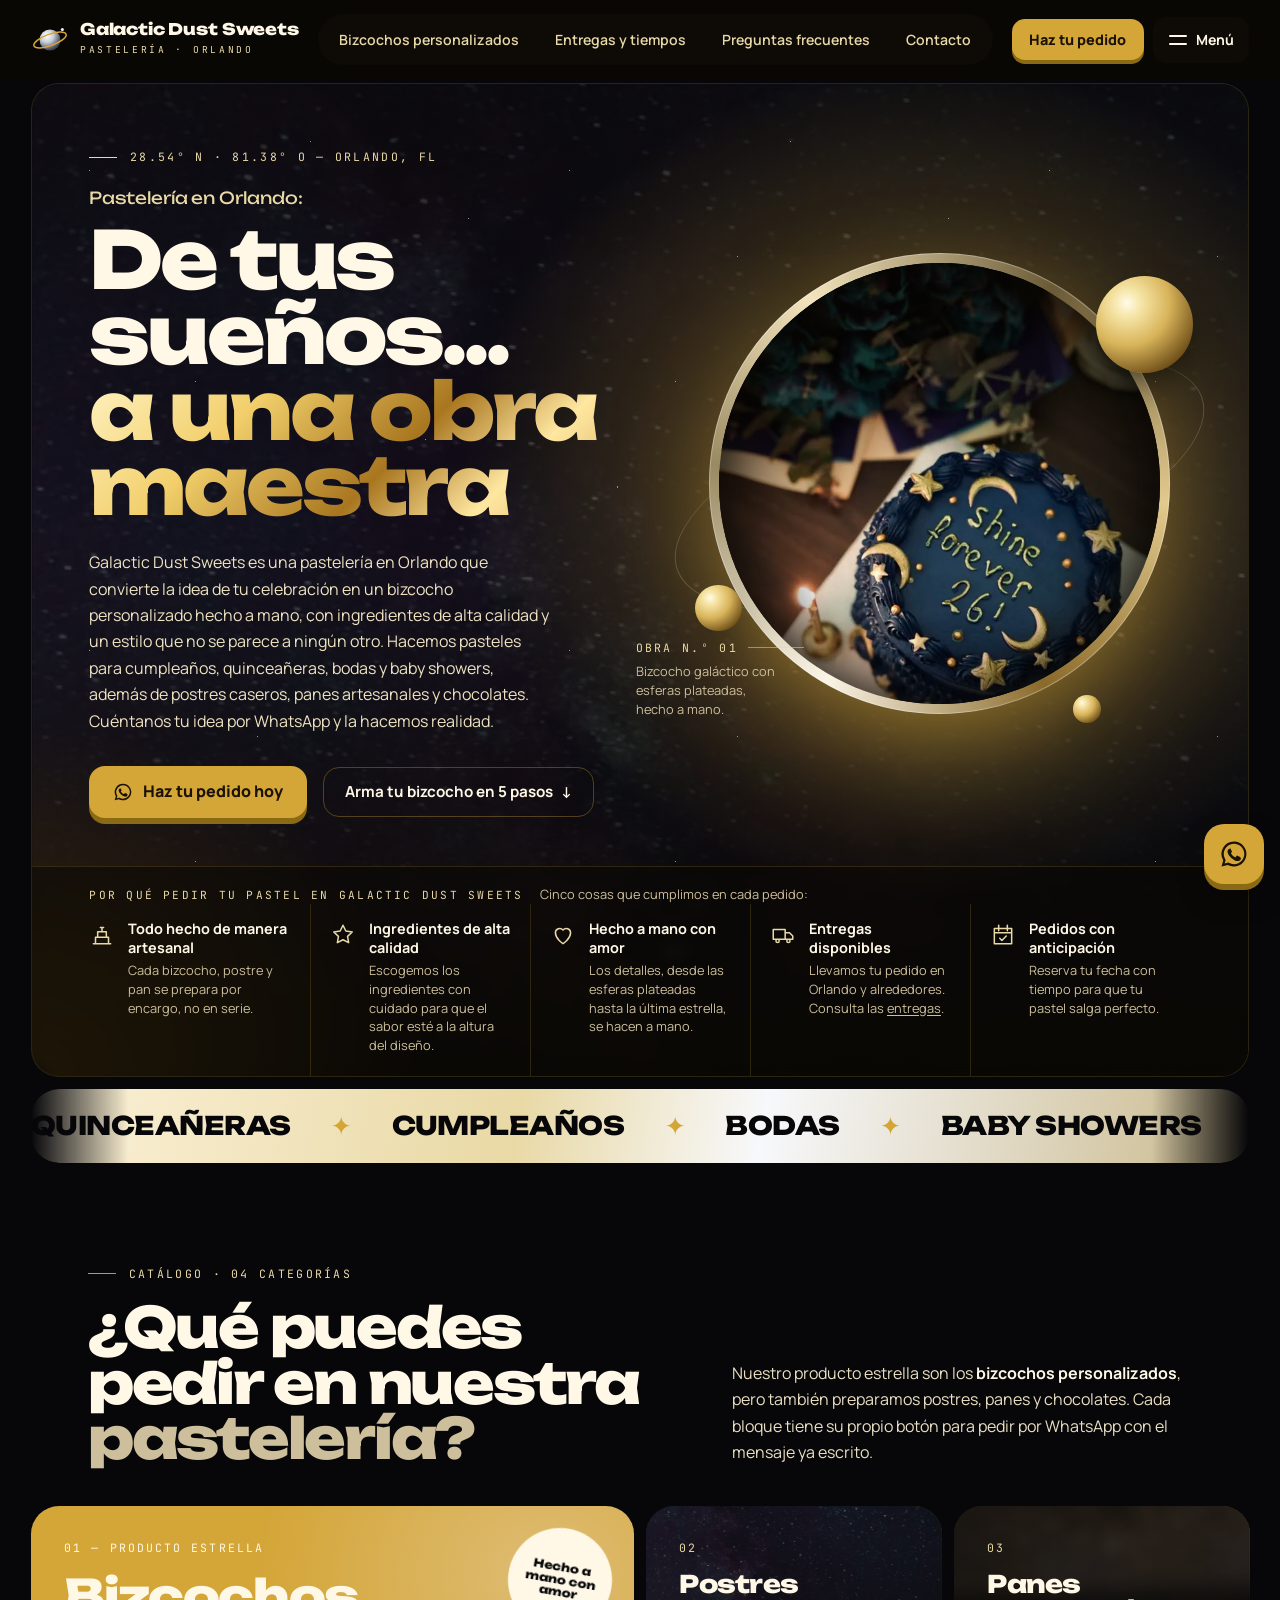
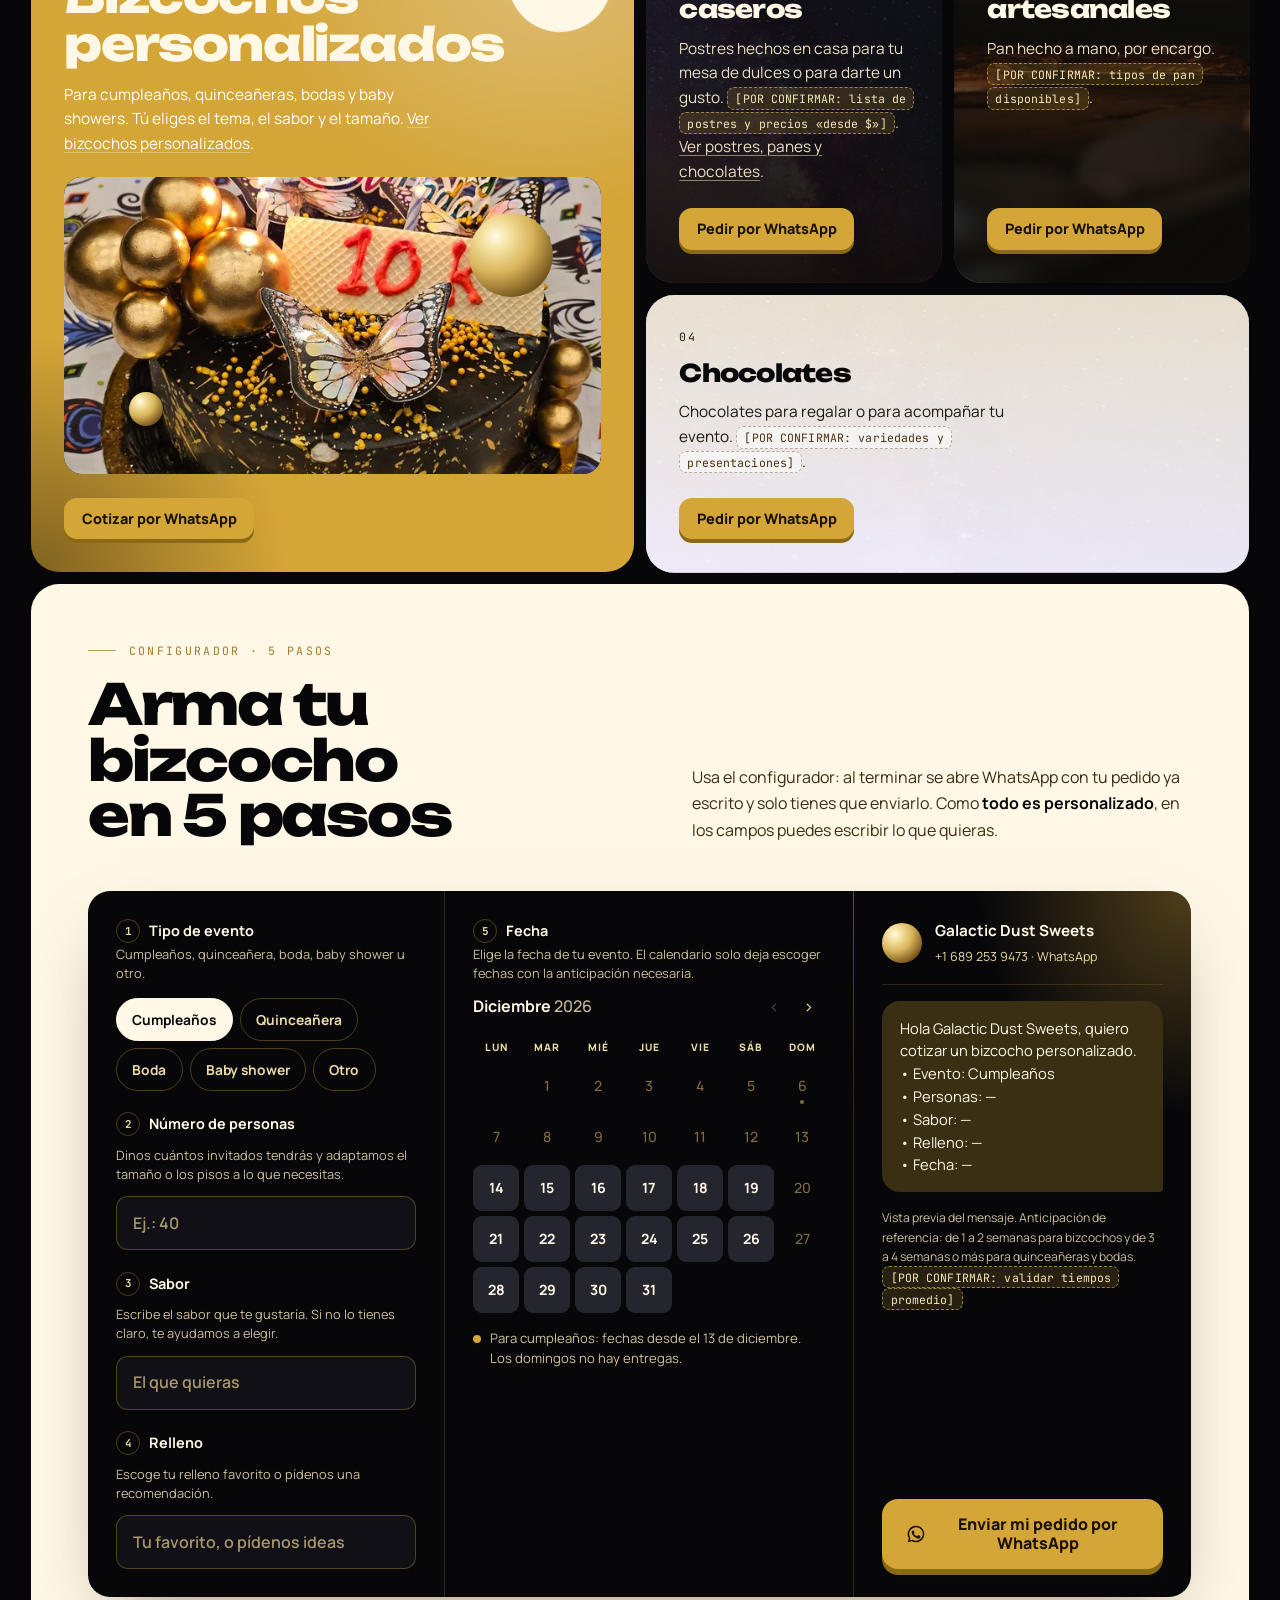
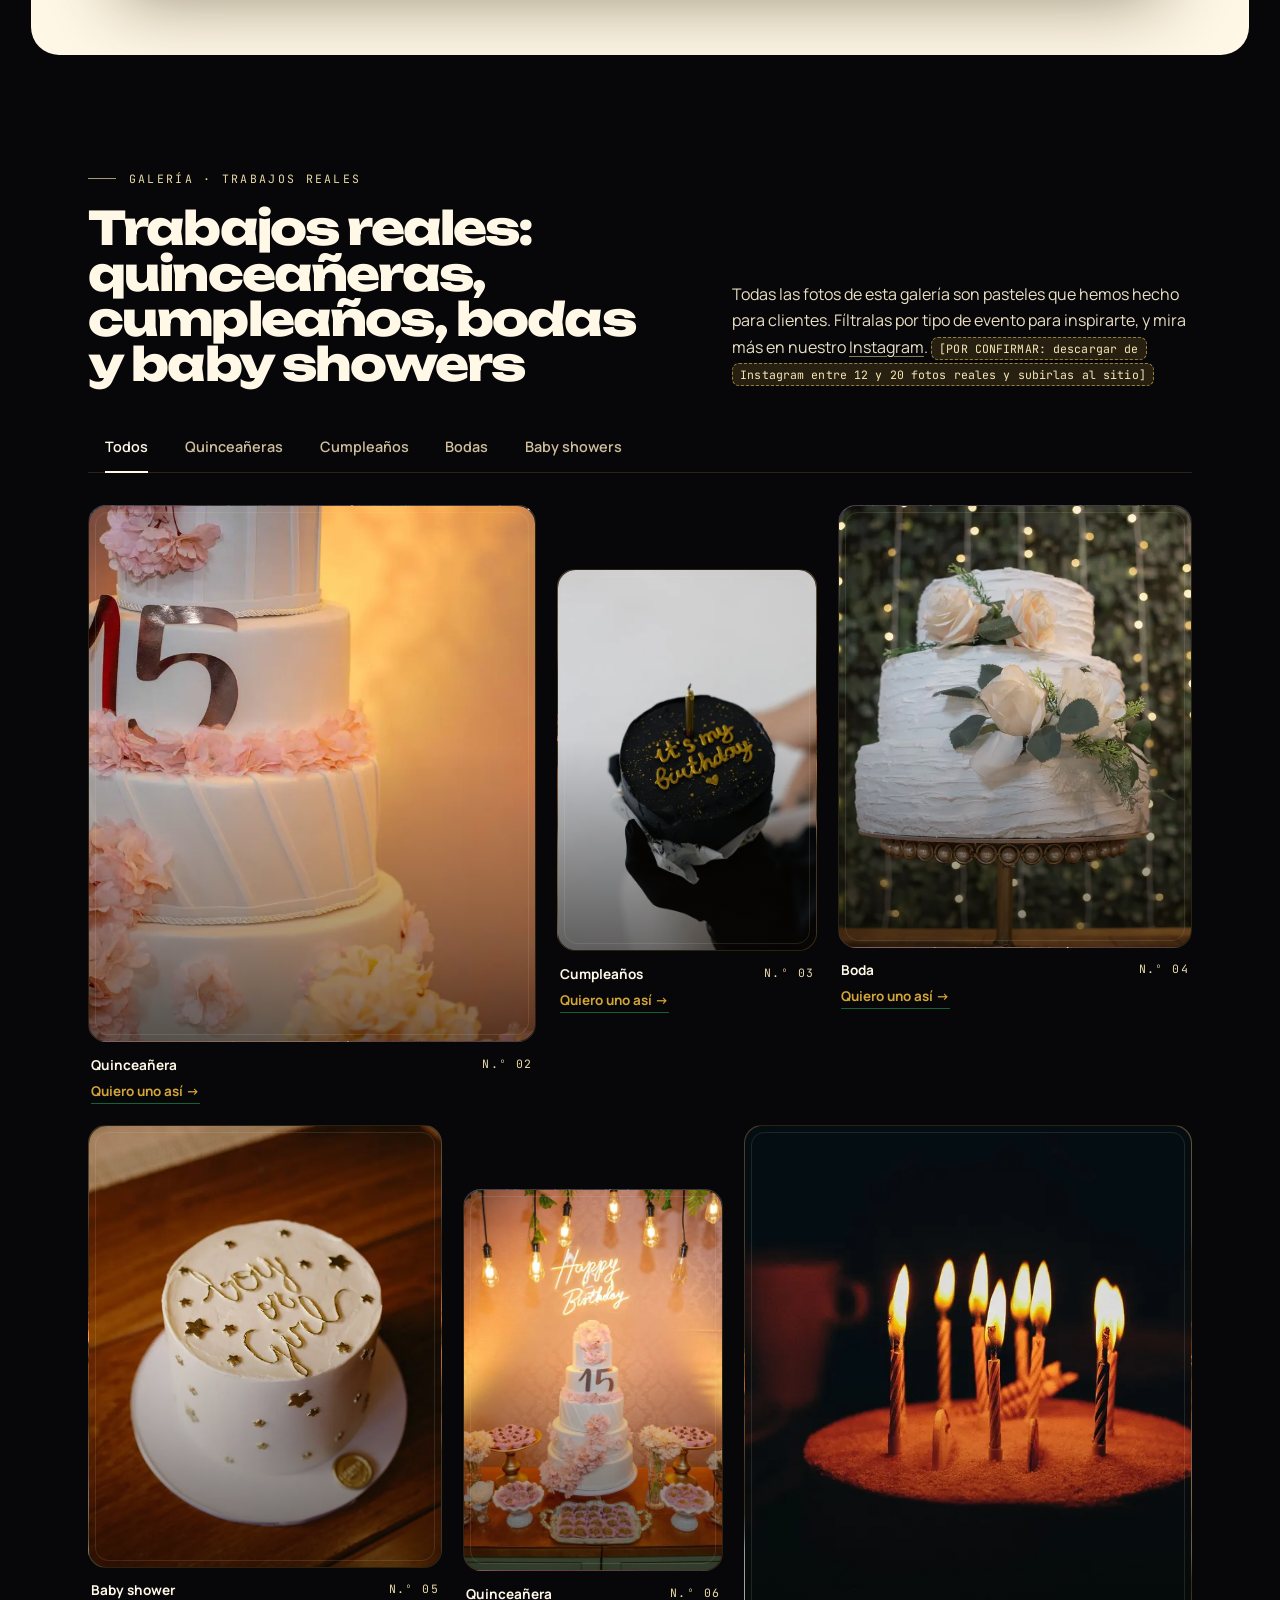
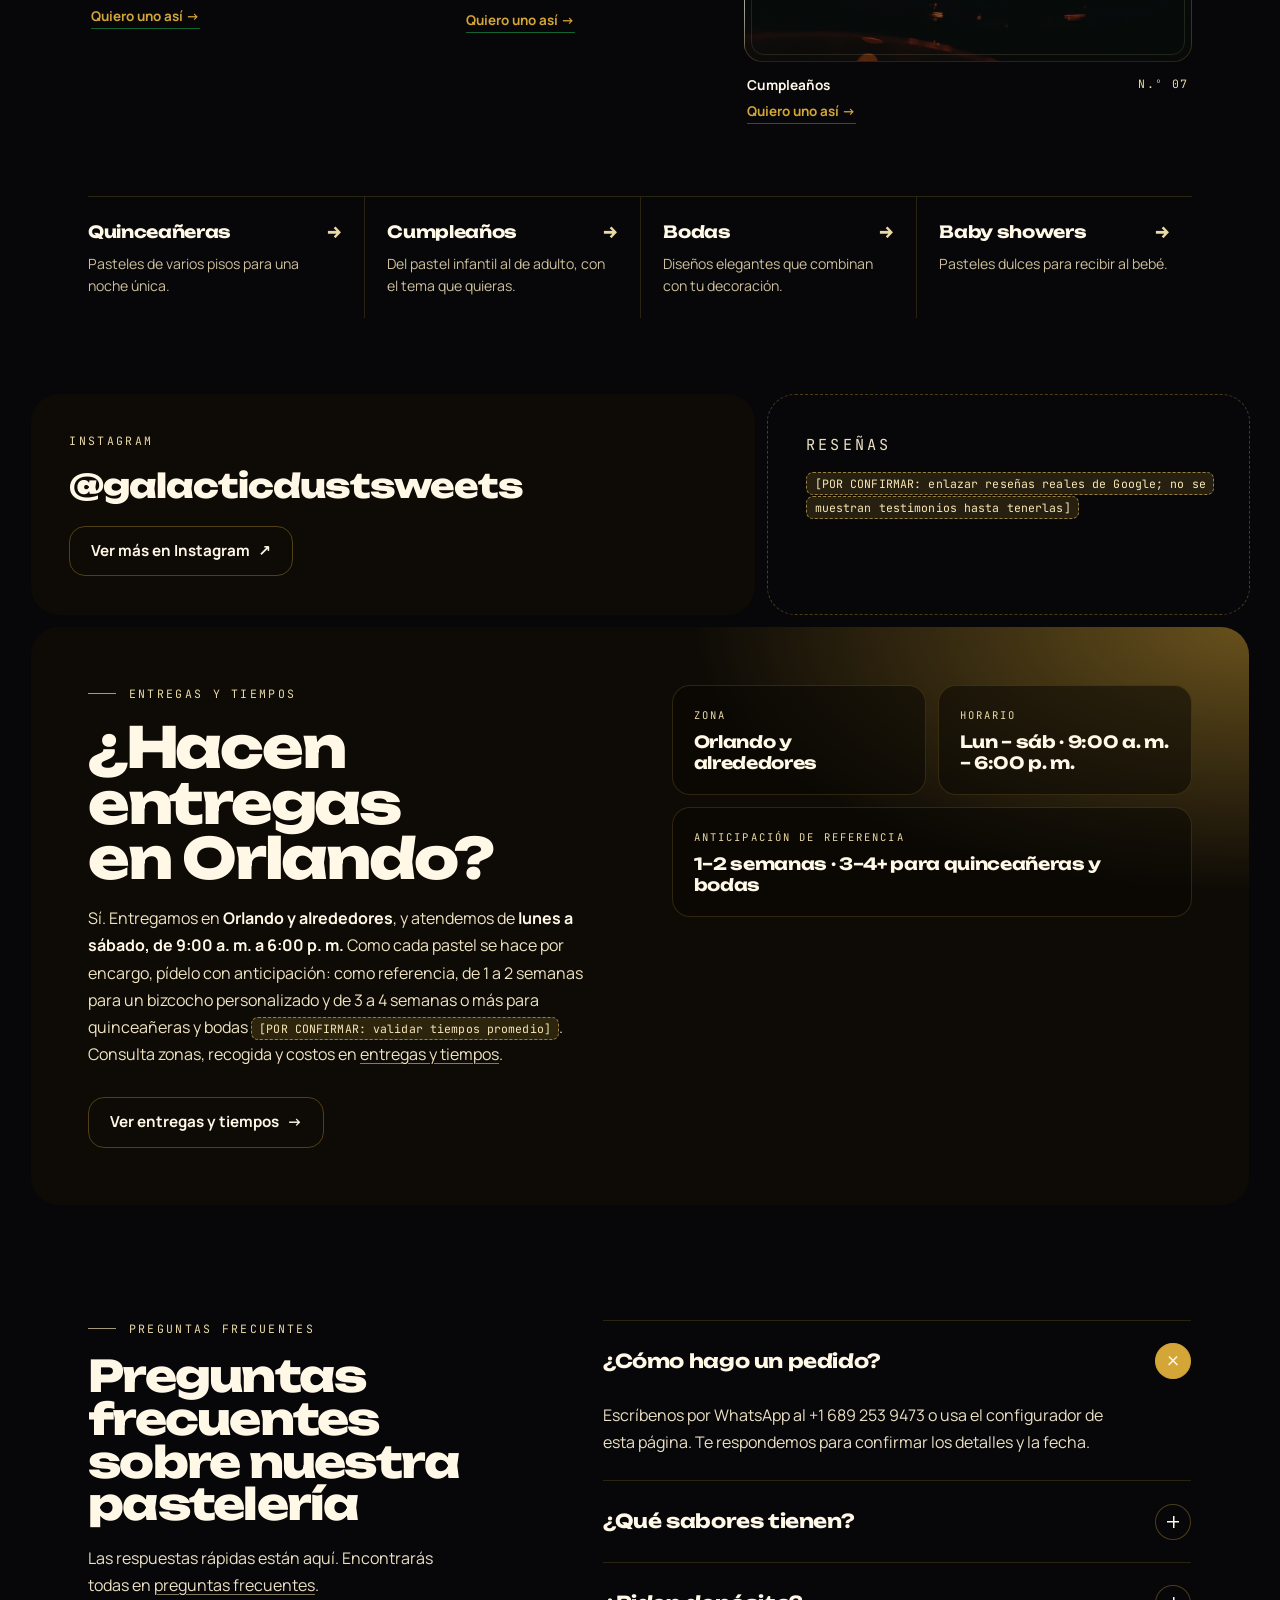
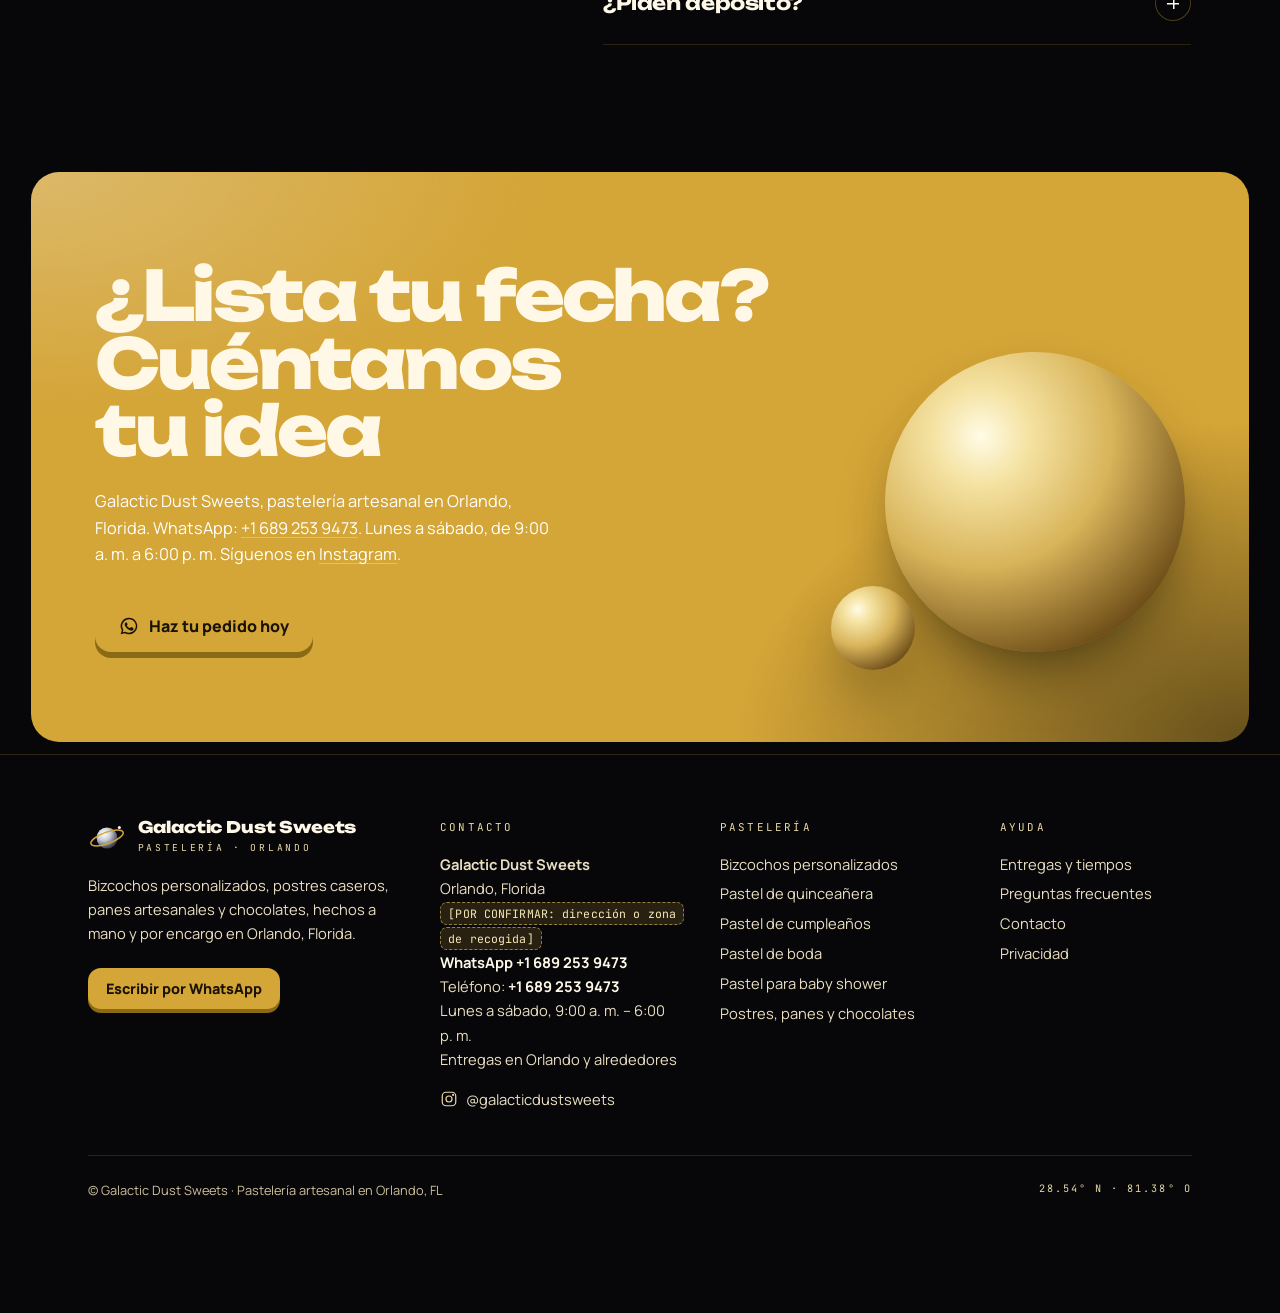
==== commit 12acef3a: "Fotos de ejemplo (Pexels) en los marcos del inicio y portadas internas Co-Authored-By: Claude Opus 5" ====
--- a/index.html
+++ b/index.html
@@ -9,7 +9,7 @@
 <link rel="canonical" href="https://example.com/">
 <meta property="og:type" content="website"><meta property="og:title" content="Pastelería en Orlando | Galactic Dust Sweets">
 <meta property="og:description" content="Pastelería en Orlando con bizcochos personalizados para quinceañeras, bodas, cumpleaños y baby showers. Hecho a mano. Haz tu pedido por WhatsApp."><meta property="og:url" content="https://example.com/">
-<meta property="og:locale" content="es_ES"><meta property="og:image" content="https://example.com/assets/opt/pexels-36445141-1280.webp">
+<meta property="og:locale" content="es_ES"><meta property="og:image" content="https://example.com/assets/opt/gds-catalogo-640.webp">
 <meta name="twitter:card" content="summary_large_image">
 <link rel="icon" href="data:image/svg+xml,%3Csvg%20xmlns%3D%22http%3A//www.w3.org/2000/svg%22%20viewBox%3D%220%200%2064%2064%22%3E%3Cdefs%3E%3CradialGradient%20id%3D%22bg%22%20cx%3D%2270%25%22%20cy%3D%2220%25%22%20r%3D%2290%25%22%3E%3Cstop%20offset%3D%220%22%20stop-color%3D%22%237C4DFF%22/%3E%3Cstop%20offset%3D%22.55%22%20stop-color%3D%22%231B1446%22/%3E%3Cstop%20offset%3D%221%22%20stop-color%3D%22%230A0A18%22/%3E%3C/radialGradient%3E%3CradialGradient%20id%3D%22sp%22%20cx%3D%2235%25%22%20cy%3D%2230%25%22%20r%3D%2270%25%22%3E%3Cstop%20offset%3D%220%22%20stop-color%3D%22%23FFFFFF%22/%3E%3Cstop%20offset%3D%22.45%22%20stop-color%3D%22%23C9CED8%22/%3E%3Cstop%20offset%3D%221%22%20stop-color%3D%22%233D4150%22/%3E%3C/radialGradient%3E%3C/defs%3E%3Crect%20width%3D%2264%22%20height%3D%2264%22%20rx%3D%2216%22%20fill%3D%22url%28%23bg%29%22/%3E%3Ccircle%20cx%3D%2232%22%20cy%3D%2233%22%20r%3D%2215%22%20fill%3D%22url%28%23sp%29%22/%3E%3Cellipse%20cx%3D%2232%22%20cy%3D%2233%22%20rx%3D%2226%22%20ry%3D%228.5%22%20fill%3D%22none%22%20stroke%3D%22%23F4F1FF%22%20stroke-width%3D%222.4%22%20transform%3D%22rotate%28-20%2032%2033%29%22/%3E%3Ccircle%20cx%3D%2251%22%20cy%3D%2213%22%20r%3D%222.6%22%20fill%3D%22%23F4F1FF%22/%3E%3C/svg%3E">
 <link rel="preconnect" href="https://fonts.googleapis.com"><link rel="preconnect" href="https://fonts.gstatic.com" crossorigin><link href="https://fonts.googleapis.com/css2?family=Unbounded:wght@400;700;800&family=Manrope:wght@400;500;600;700;800&family=JetBrains+Mono:wght@400;500&display=swap" rel="stylesheet">
@@ -116,7 +116,7 @@
 
   <div class="port">
     <div class="orbit" aria-hidden="true"></div>
-    <div class="ring"><div class="ring-in"><img src="assets/opt/pexels-4954706-640.webp" alt="Cielo morado con pequeñas estrellas al anochecer" srcset="assets/opt/pexels-4954706-640.webp 640w" sizes="(max-width: 768px) 100vw, 60vw" width="640" height="960" fetchpriority="high" decoding="async"><span class="tbd">[POR CONFIRMAR: foto real del bizcocho galáctico con esferas plateadas, descargada del Instagram]</span></div></div>
+    <div class="ring"><div class="ring-in"><img src="assets/opt/gds-hero-640.webp" alt="Bizcocho azul noche decorado con luna y estrellas doradas" srcset="assets/opt/gds-hero-640.webp 640w" sizes="(max-width: 768px) 100vw, 60vw" width="640" height="959" fetchpriority="high" decoding="async"></div></div>
     <div class="sph s1" aria-hidden="true"></div><div class="sph s2" aria-hidden="true"></div><div class="sph s3" aria-hidden="true"></div>
     <p class="plate" aria-hidden="true"><span class="mono">Obra N.º 01</span><span>Bizcocho galáctico con esferas plateadas, hecho a mano.</span></p>
   </div>
@@ -150,7 +150,7 @@
       <span class="num">01 — Producto estrella</span>
       <h3>Bizcochos personalizados</h3>
       <p>Para cumpleaños, quinceañeras, bodas y baby showers. Tú eliges el tema, el sabor y el tamaño. <a href="pasteles-personalizados/">Ver bizcochos personalizados</a>.</p>
-      <div class="shot"><i aria-hidden="true"></i><i aria-hidden="true"></i><span class="tbd">[POR CONFIRMAR: foto real de un bizcocho del Instagram]</span></div>
+      <div class="shot"><i aria-hidden="true"></i><i aria-hidden="true"></i><img src="assets/opt/gds-catalogo-640.webp" alt="Bizcocho de chocolate oscuro con esferas doradas" srcset="assets/opt/gds-catalogo-640.webp 640w" sizes="(max-width: 768px) 100vw, 60vw" width="640" height="853" loading="lazy" decoding="async"></div>
       <div class="foot"><a class="wa sm" href="https://wa.me/16892539473?text=Hola%20Galactic%20Dust%20Sweets%2C%20quiero%20cotizar%20un%20bizcocho%20personalizado" target="_blank" rel="noopener" data-event="wa_bizcochos">Cotizar por WhatsApp</a></div>
     </article>
     <article class="card c-dark" data-reveal="up">
@@ -224,12 +224,12 @@
     <button type="button" aria-pressed="true" data-f="all">Todos</button><button type="button" aria-pressed="false" data-f="q">Quinceañeras</button><button type="button" aria-pressed="false" data-f="c">Cumpleaños</button><button type="button" aria-pressed="false" data-f="b">Bodas</button><button type="button" aria-pressed="false" data-f="s">Baby showers</button>
   </div>
   <div class="wall">
-    <figure class="p w" data-c="q" data-reveal="up"><div class="img" style="--x:30%"><span class="tbd">[POR CONFIRMAR: foto real · quinceañera]</span></div><figcaption class="cap"><b>Quinceañera</b><em>N.º 02</em></figcaption></figure>
-    <figure class="p n off" data-c="c" data-reveal="up"><div class="img" style="--x:70%"><span class="tbd">[POR CONFIRMAR: foto real · cumpleaños]</span></div><figcaption class="cap"><b>Cumpleaños</b><em>N.º 03</em></figcaption></figure>
-    <figure class="p" data-c="b" data-reveal="up"><div class="img" style="--x:50%"><span class="tbd">[POR CONFIRMAR: foto real · boda]</span></div><figcaption class="cap"><b>Boda</b><em>N.º 04</em></figcaption></figure>
-    <figure class="p" data-c="s" data-reveal="up"><div class="img" style="--x:60%"><span class="tbd">[POR CONFIRMAR: foto real · baby shower]</span></div><figcaption class="cap"><b>Baby shower</b><em>N.º 05</em></figcaption></figure>
-    <figure class="p n off" data-c="q" data-reveal="up"><div class="img" style="--x:40%"><span class="tbd">[POR CONFIRMAR: foto real · quinceañera]</span></div><figcaption class="cap"><b>Quinceañera</b><em>N.º 06</em></figcaption></figure>
-    <figure class="p w" data-c="c" data-reveal="up"><div class="img" style="--x:20%"><span class="tbd">[POR CONFIRMAR: foto real · cumpleaños]</span></div><figcaption class="cap"><b>Cumpleaños</b><em>N.º 07</em></figcaption></figure>
+    <figure class="p w" data-c="q" data-reveal="up"><div class="img" style="--x:30%"><img src="assets/opt/gds-g-quince1-1280.webp" alt="Pastel de quinceañera de varios pisos con el número 15" srcset="assets/opt/gds-g-quince1-640.webp 640w, assets/opt/gds-g-quince1-1280.webp 1280w" sizes="(max-width: 768px) 100vw, 60vw" width="1280" height="853" loading="lazy" decoding="async"></div><figcaption class="cap"><b>Quinceañera</b><em>N.º 02</em></figcaption></figure>
+    <figure class="p n off" data-c="c" data-reveal="up"><div class="img" style="--x:70%"><img src="assets/opt/gds-g-cumple1-640.webp" alt="Pastel de cumpleaños negro con letras doradas" srcset="assets/opt/gds-g-cumple1-640.webp 640w" sizes="(max-width: 768px) 100vw, 60vw" width="640" height="915" loading="lazy" decoding="async"></div><figcaption class="cap"><b>Cumpleaños</b><em>N.º 03</em></figcaption></figure>
+    <figure class="p" data-c="b" data-reveal="up"><div class="img" style="--x:50%"><img src="assets/opt/gds-g-boda-1280.webp" alt="Pastel de boda blanco con flores" srcset="assets/opt/gds-g-boda-640.webp 640w, assets/opt/gds-g-boda-1280.webp 1280w" sizes="(max-width: 768px) 100vw, 60vw" width="1280" height="854" loading="lazy" decoding="async"></div><figcaption class="cap"><b>Boda</b><em>N.º 04</em></figcaption></figure>
+    <figure class="p" data-c="s" data-reveal="up"><div class="img" style="--x:60%"><img src="assets/opt/gds-g-baby-640.webp" alt="Pastel de baby shower blanco con estrellas doradas" srcset="assets/opt/gds-g-baby-640.webp 640w" sizes="(max-width: 768px) 100vw, 60vw" width="640" height="960" loading="lazy" decoding="async"></div><figcaption class="cap"><b>Baby shower</b><em>N.º 05</em></figcaption></figure>
+    <figure class="p n off" data-c="q" data-reveal="up"><div class="img" style="--x:40%"><img src="assets/opt/gds-g-quince2-1280.webp" alt="Mesa de quinceañera con pastel y luces cálidas" srcset="assets/opt/gds-g-quince2-640.webp 640w, assets/opt/gds-g-quince2-1280.webp 1280w" sizes="(max-width: 768px) 100vw, 60vw" width="1280" height="853" loading="lazy" decoding="async"></div><figcaption class="cap"><b>Quinceañera</b><em>N.º 06</em></figcaption></figure>
+    <figure class="p w" data-c="c" data-reveal="up"><div class="img" style="--x:20%"><img src="assets/opt/gds-g-cumple2-640.webp" alt="Velas encendidas sobre un pastel de cumpleaños" srcset="assets/opt/gds-g-cumple2-640.webp 640w" sizes="(max-width: 768px) 100vw, 60vw" width="640" height="960" loading="lazy" decoding="async"></div><figcaption class="cap"><b>Cumpleaños</b><em>N.º 07</em></figcaption></figure>
   </div>
   <ul class="events-idx" aria-label="Pasteles por evento" data-stagger>
     <li data-reveal="up"><a href="pastel-de-quinceanera/"><h3>Quinceañeras</h3><span>Pasteles de varios pisos para una noche única.</span></a></li>
--- a/styles.css
+++ b/styles.css
@@ -137,7 +137,7 @@
 .lede{margin-top:1.6rem;max-width:46ch;font-size:clamp(1rem,1.15vw,1.08rem);line-height:1.65;color:#efe3c2}
 .ctas{display:flex;flex-wrap:wrap;gap:.9rem 1rem;margin-top:2rem;align-items:center}
 .port{position:relative;justify-self:center;width:min(36vw,520px);aspect-ratio:1;margin:3rem var(--inner) 2rem 0}
-.ring{position:absolute;inset:0;border-radius:50%;padding:10px;background:conic-gradient(from 210deg,#fbf5e6,#9a8a62 18%,#e9ecf2 32%,#6a5a36 50%,#d7dbe3 68%,#8a6a2a 84%,#fbf5e6);box-shadow:0 40px 120px -30px rgba(212,165,55,.75),inset 0 0 0 1px rgba(255,255,255,.3)}
+.ring{position:absolute;inset:0;border-radius:50%;padding:10px;background:conic-gradient(from 210deg,#fbf5e6,#9a8a62 18%,#f3e4bd 32%,#6a5a36 50%,#e2c98d 68%,#8a6a2a 84%,#fbf5e6);box-shadow:0 40px 120px -30px rgba(212,165,55,.75),inset 0 0 0 1px rgba(255,255,255,.3)}
 .ring-in{width:100%;height:100%;border-radius:50%;overflow:hidden;position:relative;background:#0e0e14;display:grid;place-items:end center;padding:0 15% 13%}
 .ring-in img{position:absolute;inset:0;width:100%;height:100%;object-fit:cover;object-position:center 40%}
 .ring-in::after{content:"";position:absolute;inset:0;border-radius:50%;background:radial-gradient(circle at 50% 70%,transparent 30%,rgba(8,6,3,.8) 100%);box-shadow:inset 0 0 60px 10px rgba(8,6,3,.9)}
@@ -190,7 +190,7 @@
 .c-star h3{font-size:clamp(2rem,3.6vw,3.2rem)}
 .c-star p,.svc-grid .svc:nth-child(4n+1) .svc-t{color:#fff}
 .c-star .tbd,.svc-grid .svc:nth-child(4n+1) .tbd{color:#fff;background:rgba(10,8,4,.28);border-color:rgba(244,241,255,.5)}
-.c-star .shot{margin-top:.4rem;flex:1;min-height:220px;border-radius:var(--r-s);display:grid;place-items:center;text-align:center;padding:1.2rem;background:radial-gradient(circle at 50% 45%,#24202e,#0b0b10 72%);box-shadow:inset 0 0 0 1px rgba(244,241,255,.18);position:relative;overflow:hidden}
+.c-star .shot{margin-top:.4rem;flex:1;min-height:220px;border-radius:var(--r-s);display:grid;place-items:center;text-align:center;padding:1.2rem;background:radial-gradient(circle at 50% 45%,#241c0e,#0b0b10 72%);box-shadow:inset 0 0 0 1px rgba(244,241,255,.18);position:relative;overflow:hidden}
 .c-star .shot i{position:absolute;border-radius:50%;background:var(--sphere)}
 .c-star .shot i:nth-child(1){width:84px;height:84px;right:9%;top:12%}
 .c-star .shot i:nth-child(2){width:34px;height:34px;left:12%;bottom:16%}
@@ -586,3 +586,9 @@
   html{scroll-behavior:auto}
   *,*::before,*::after{transition-duration:.01ms!important;animation:none!important}
 }
+
+/* fotos dentro de los marcos (catálogo y galería) */
+.shot>img,.p .img>img{position:absolute;inset:0;width:100%;height:100%;object-fit:cover;border-radius:inherit;z-index:0}
+.shot i,.p .img::before{z-index:2}
+.p .img::after{content:"";position:absolute;inset:0;border-radius:inherit;background:linear-gradient(180deg,rgba(10,8,4,0) 45%,rgba(10,8,4,.55));z-index:1;pointer-events:none}
+.p .img{position:relative;overflow:hidden}
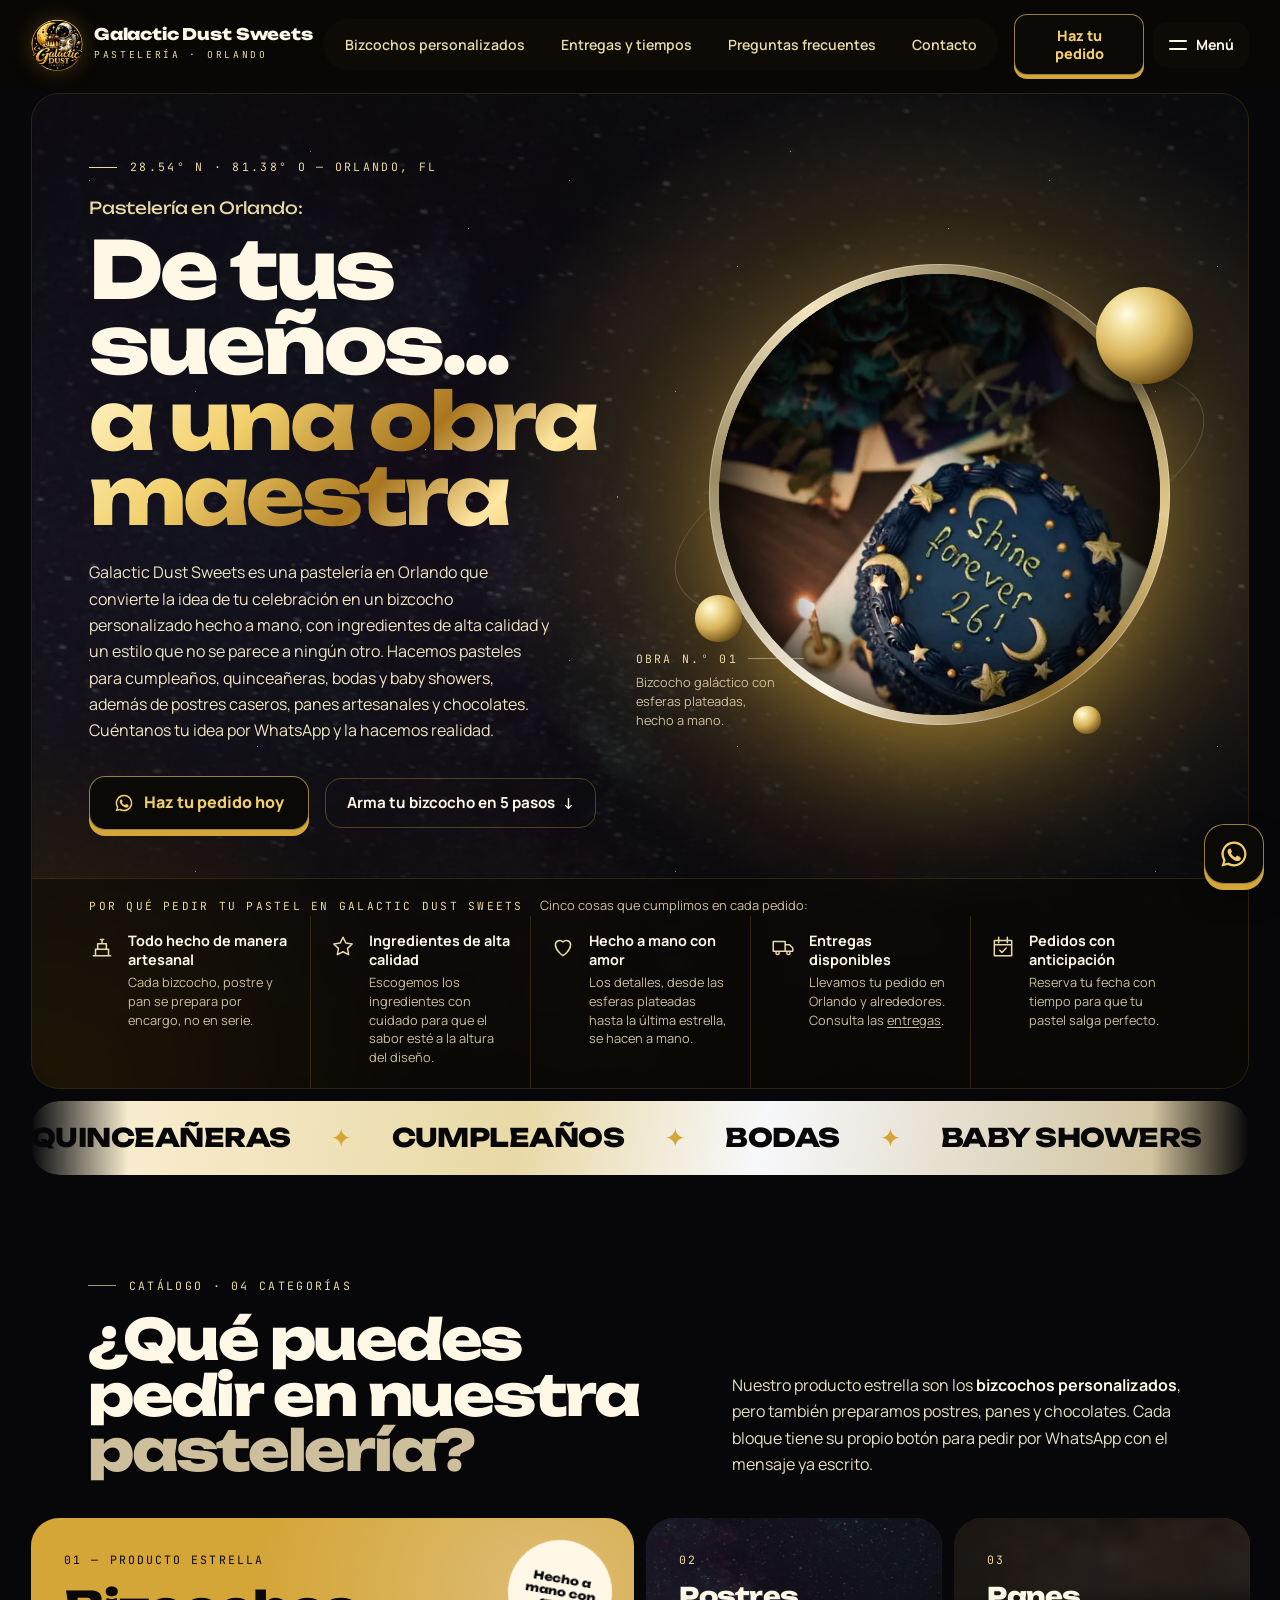
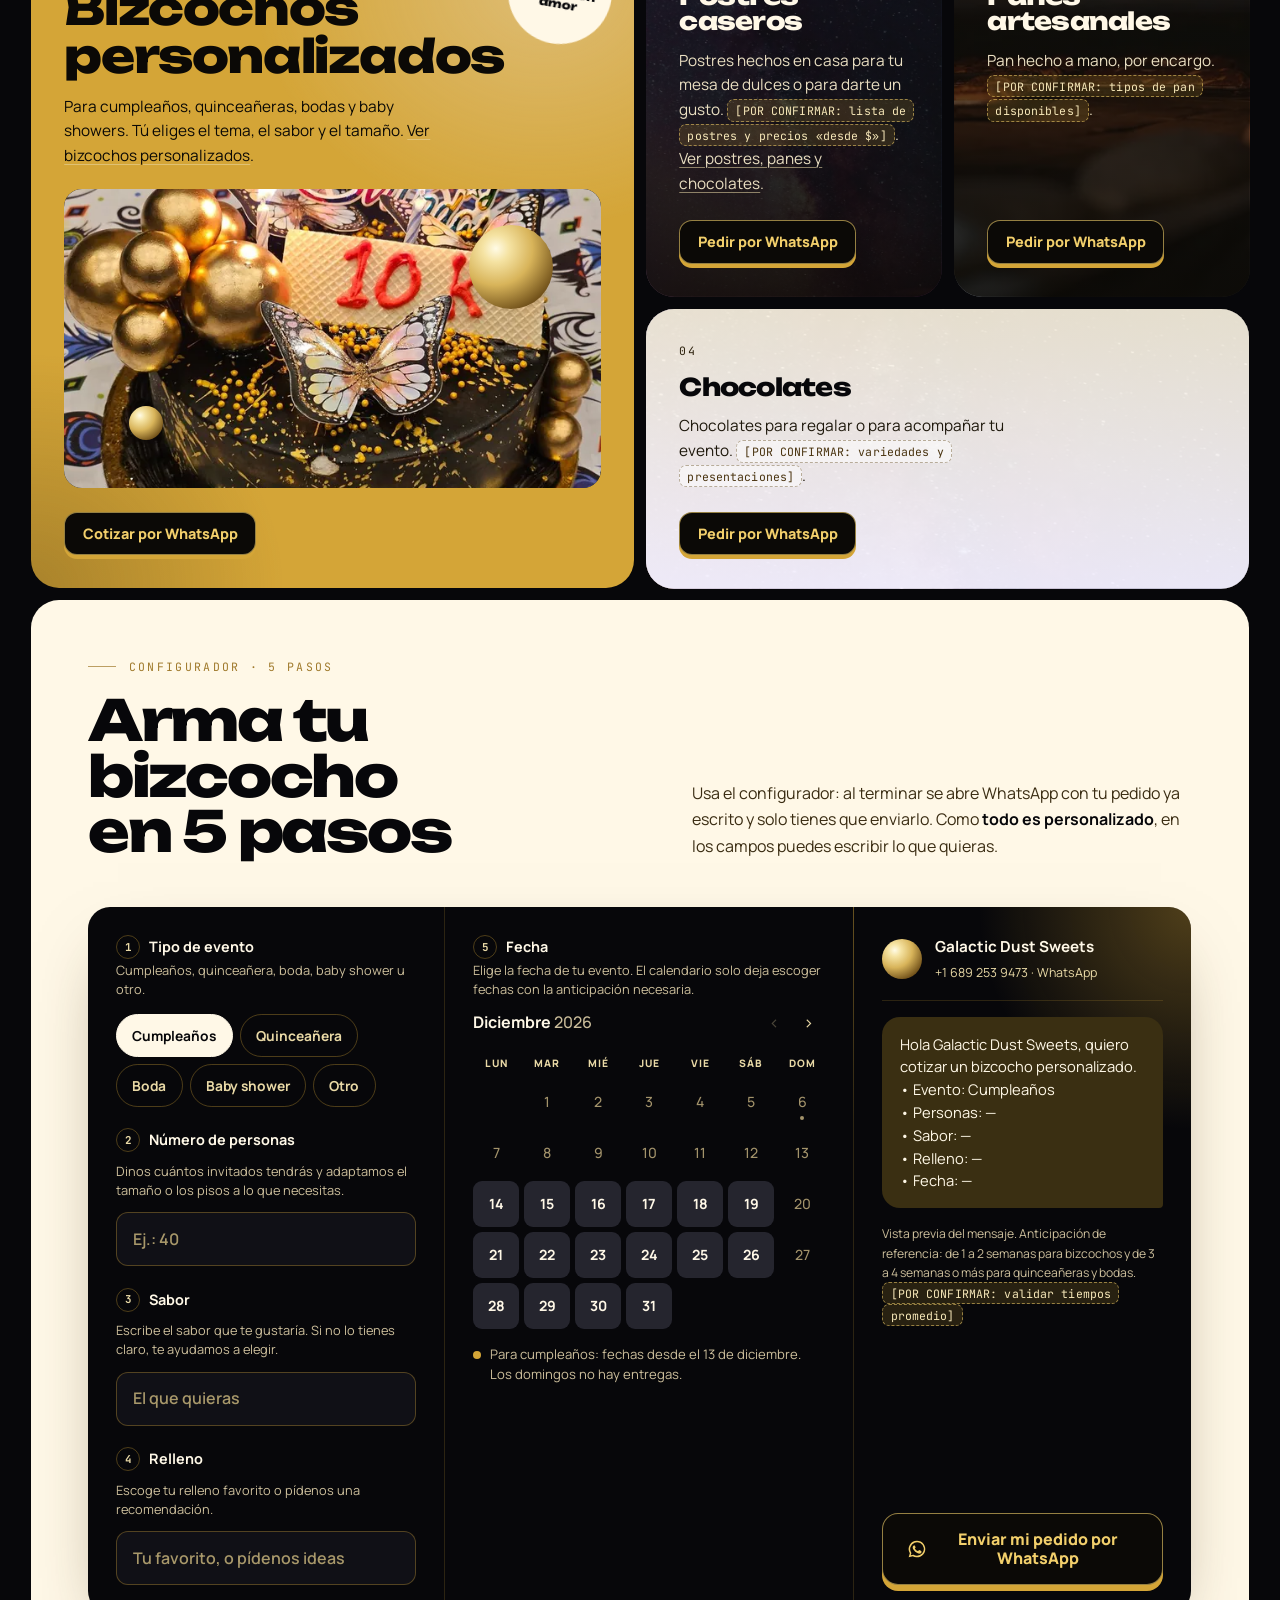
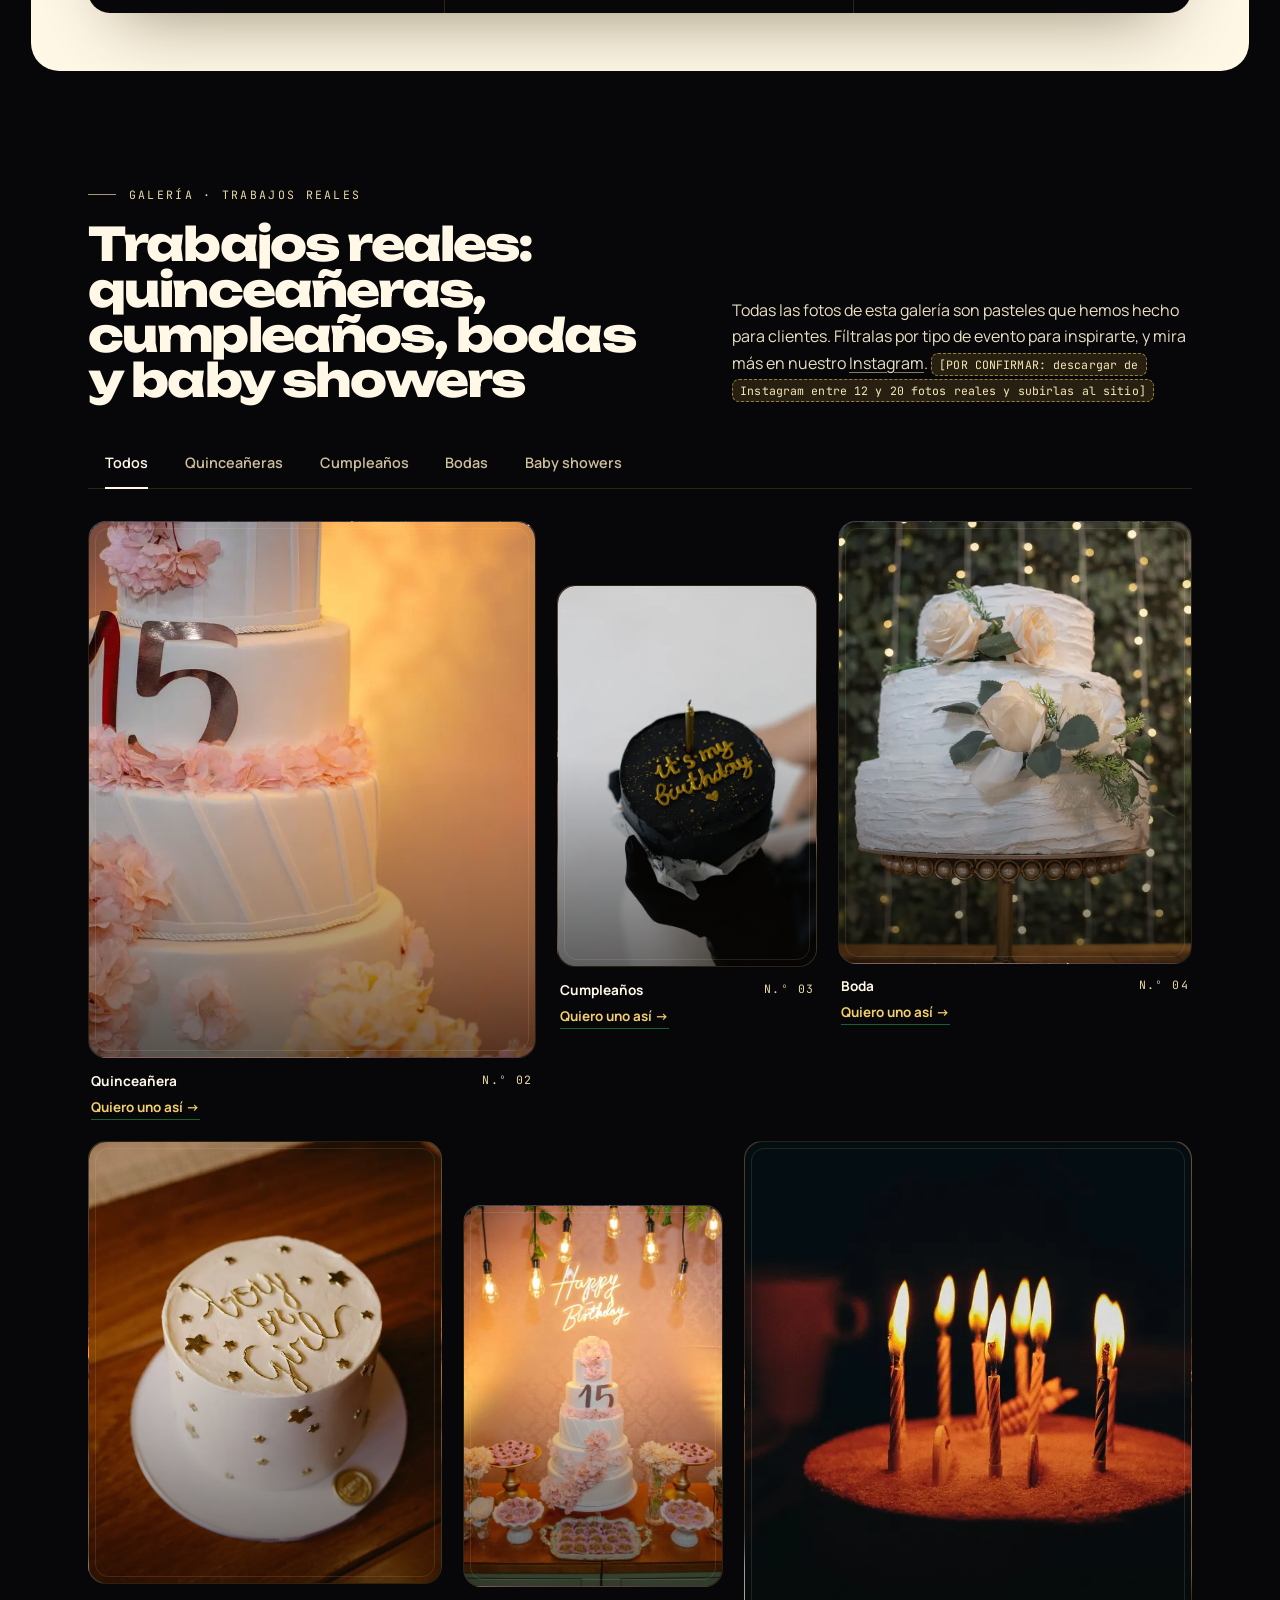
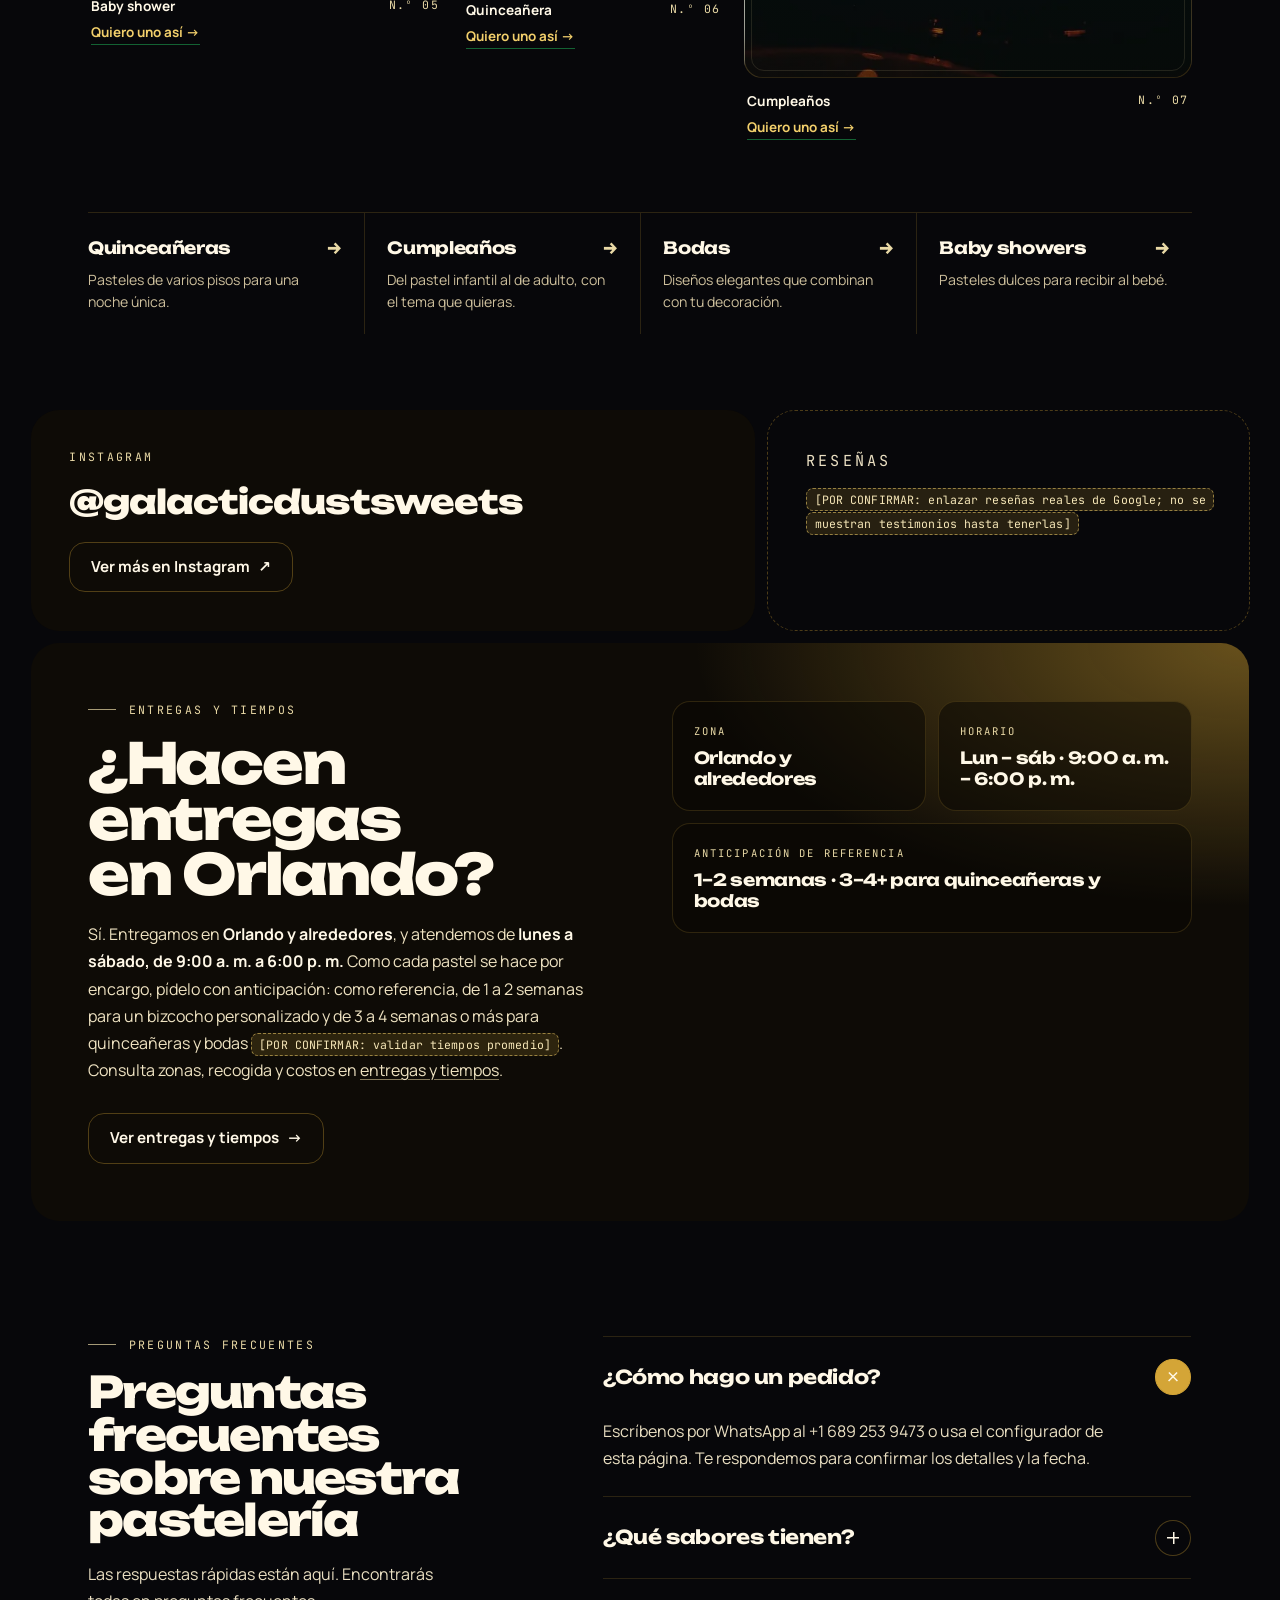
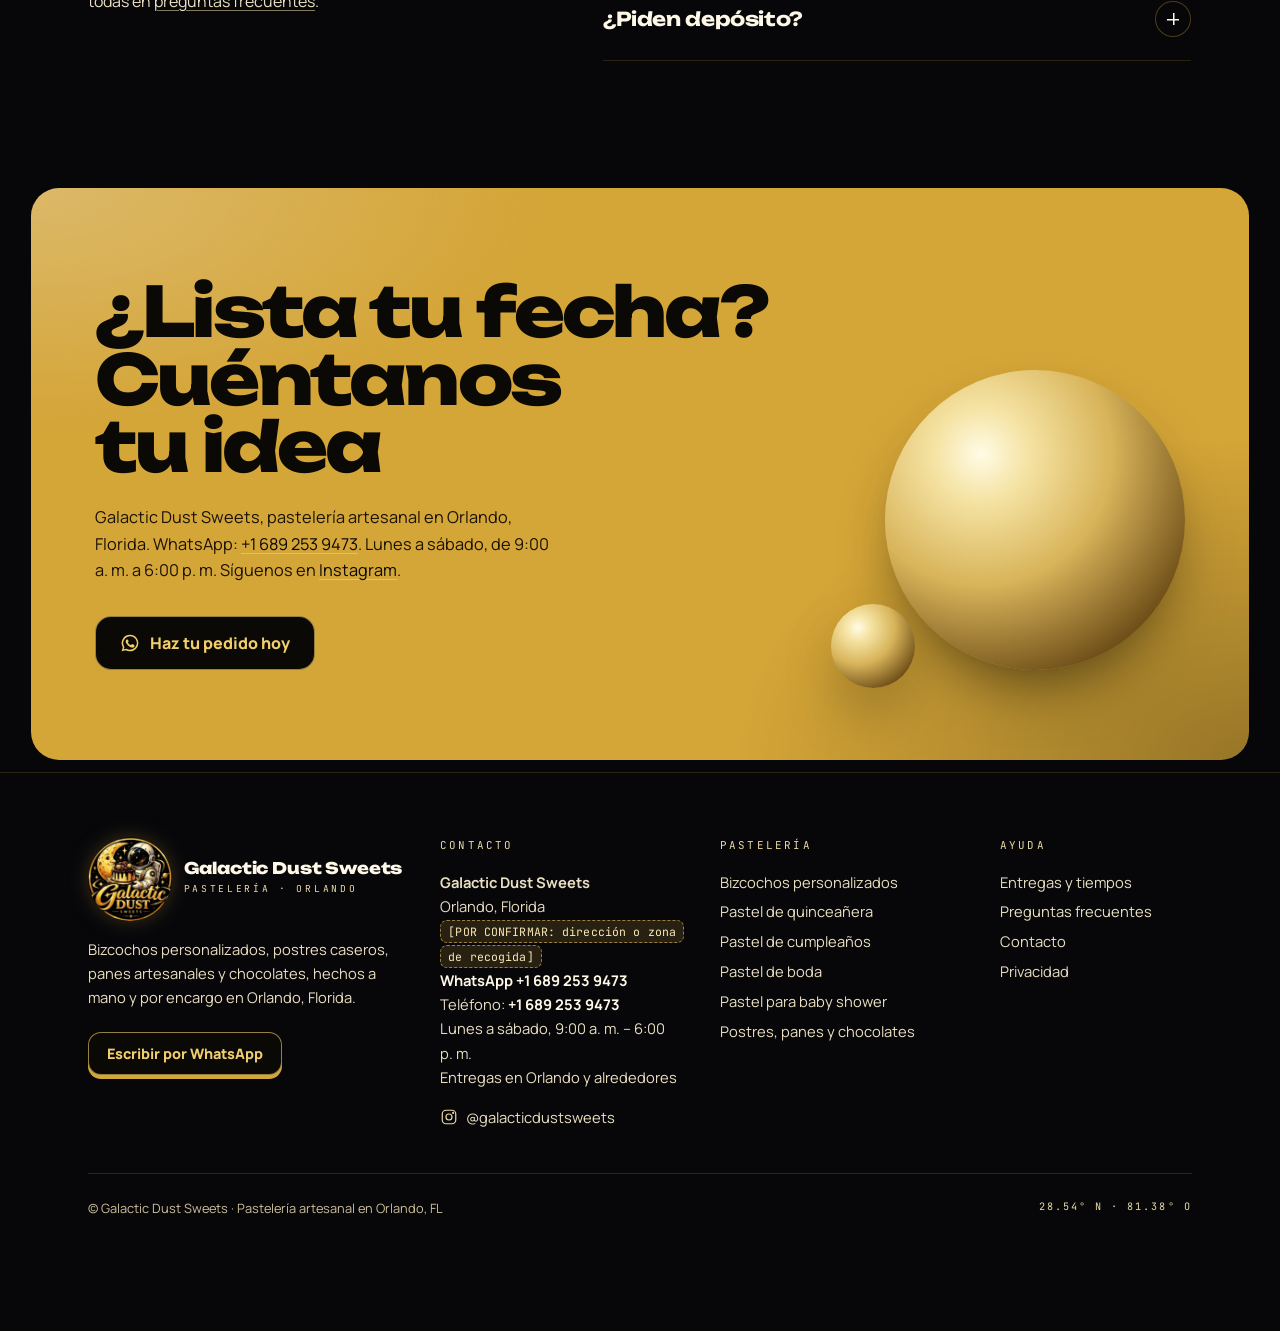
==== commit 9c4f01fb: "Logo real (cabecera, pie y favicon) y contraste de todos los enlaces y botones (auditoría de 794 ele" ====
--- a/index.html
+++ b/index.html
@@ -11,7 +11,7 @@
 <meta property="og:description" content="Pastelería en Orlando con bizcochos personalizados para quinceañeras, bodas, cumpleaños y baby showers. Hecho a mano. Haz tu pedido por WhatsApp."><meta property="og:url" content="https://example.com/">
 <meta property="og:locale" content="es_ES"><meta property="og:image" content="https://example.com/assets/opt/gds-catalogo-640.webp">
 <meta name="twitter:card" content="summary_large_image">
-<link rel="icon" href="data:image/svg+xml,%3Csvg%20xmlns%3D%22http%3A//www.w3.org/2000/svg%22%20viewBox%3D%220%200%2064%2064%22%3E%3Cdefs%3E%3CradialGradient%20id%3D%22bg%22%20cx%3D%2270%25%22%20cy%3D%2220%25%22%20r%3D%2290%25%22%3E%3Cstop%20offset%3D%220%22%20stop-color%3D%22%237C4DFF%22/%3E%3Cstop%20offset%3D%22.55%22%20stop-color%3D%22%231B1446%22/%3E%3Cstop%20offset%3D%221%22%20stop-color%3D%22%230A0A18%22/%3E%3C/radialGradient%3E%3CradialGradient%20id%3D%22sp%22%20cx%3D%2235%25%22%20cy%3D%2230%25%22%20r%3D%2270%25%22%3E%3Cstop%20offset%3D%220%22%20stop-color%3D%22%23FFFFFF%22/%3E%3Cstop%20offset%3D%22.45%22%20stop-color%3D%22%23C9CED8%22/%3E%3Cstop%20offset%3D%221%22%20stop-color%3D%22%233D4150%22/%3E%3C/radialGradient%3E%3C/defs%3E%3Crect%20width%3D%2264%22%20height%3D%2264%22%20rx%3D%2216%22%20fill%3D%22url%28%23bg%29%22/%3E%3Ccircle%20cx%3D%2232%22%20cy%3D%2233%22%20r%3D%2215%22%20fill%3D%22url%28%23sp%29%22/%3E%3Cellipse%20cx%3D%2232%22%20cy%3D%2233%22%20rx%3D%2226%22%20ry%3D%228.5%22%20fill%3D%22none%22%20stroke%3D%22%23F4F1FF%22%20stroke-width%3D%222.4%22%20transform%3D%22rotate%28-20%2032%2033%29%22/%3E%3Ccircle%20cx%3D%2251%22%20cy%3D%2213%22%20r%3D%222.6%22%20fill%3D%22%23F4F1FF%22/%3E%3C/svg%3E">
+<link rel="icon" href="assets/favicon.png"><link rel="apple-touch-icon" href="assets/favicon.png">
 <link rel="preconnect" href="https://fonts.googleapis.com"><link rel="preconnect" href="https://fonts.gstatic.com" crossorigin><link href="https://fonts.googleapis.com/css2?family=Unbounded:wght@400;700;800&family=Manrope:wght@400;500;600;700;800&family=JetBrains+Mono:wght@400;500&display=swap" rel="stylesheet">
 
 <link rel="stylesheet" href="motion.css">
@@ -25,6 +25,7 @@
    "@id": "https://example.com/#org",
    "name": "Galactic Dust Sweets",
    "url": "https://example.com/",
+   "logo": "https://example.com/assets/logo.webp",
    "sameAs": [
     "https://www.instagram.com/galacticdustsweets/"
    ],
@@ -80,8 +81,7 @@
 <a class="skip-link" href="#contenido">Saltar al contenido</a>
 <header class="hdr" data-shrink>
   <div class="pm-progress"></div>
-  <a class="logo" href="" aria-label="Galactic Dust Sweets, ir al inicio">
-    <svg viewBox="0 0 40 40" aria-hidden="true"><defs><radialGradient id="lg" cx="35%" cy="30%" r="70%"><stop offset="0" stop-color="#fff"/><stop offset=".45" stop-color="#C9CED8"/><stop offset="1" stop-color="#3d4150"/></radialGradient></defs><circle cx="20" cy="20" r="11" fill="url(#lg)"/><ellipse cx="20" cy="20" rx="18" ry="6" fill="none" stroke="#D4A537" stroke-width="1.6" transform="rotate(-20 20 20)"/><circle cx="33" cy="9" r="1.6" fill="#F4F1FF"/></svg>
+  <a class="logo" href="" aria-label="Galactic Dust Sweets, ir al inicio"><img class="logo-mark" src="assets/logo.webp" alt="" width="52" height="52">
     <span><b>Galactic Dust Sweets</b><small>Pastelería · Orlando</small></span>
   </a>
   <nav class="pill" aria-label="Principal">
@@ -291,7 +291,7 @@
 </main>
 <footer class="ftr">
   <div class="ftr-brand">
-    <a class="logo" href="" aria-label="Galactic Dust Sweets, ir al inicio"><svg viewBox="0 0 40 40" aria-hidden="true"><circle cx="20" cy="20" r="11" fill="url(#lg)"/><ellipse cx="20" cy="20" rx="18" ry="6" fill="none" stroke="#D4A537" stroke-width="1.6" transform="rotate(-20 20 20)"/><circle cx="33" cy="9" r="1.6" fill="#F4F1FF"/></svg><span><b>Galactic Dust Sweets</b><small>Pastelería · Orlando</small></span></a>
+    <a class="logo" href="" aria-label="Galactic Dust Sweets, ir al inicio"><img class="logo-mark" src="assets/logo.webp" alt="" width="52" height="52"><span><b>Galactic Dust Sweets</b><small>Pastelería · Orlando</small></span></a>
     <p>Bizcochos personalizados, postres caseros, panes artesanales y chocolates, hechos a mano y por encargo en Orlando, Florida.</p>
     <a class="wa sm" href="https://wa.me/16892539473?text=Hola%20Galactic%20Dust%20Sweets%2C%20quiero%20hacer%20un%20pedido" target="_blank" rel="noopener" data-event="wa_footer_btn">Escribir por WhatsApp</a>
   </div>
--- a/styles.css
+++ b/styles.css
@@ -7,7 +7,7 @@
    El verde #25D366 se reserva SOLO para pedir por WhatsApp.
    ========================================================= */
 :root{
-  --space:#07070A;--deep:#0E0B06;--violet:#D4A537;--violet-l:#F2CF6B;--silver:#E9D9A6;--ink:#FFF8E7;--wa:#D4A537;--wa-edge:#8a6a14;
+  --space:#07070A;--deep:#0E0B06;--violet:#D4A537;--violet-l:#F2CF6B;--silver:#E9D9A6;--ink:#FFF8E7;--wa:#0B0906;--wa-edge:#D4A537;--wa-ink:#F2CF6B;
   --muted:#CDBF9C;--soft:#EADFC2;--line:rgba(212,165,55,.18);--line-2:rgba(212,165,55,.34);
   --chrome:linear-gradient(135deg,#fff3c4 0%,#f2cf6b 26%,#a8761f 52%,#ffe7a1 70%,#b8862a 100%);
   --chrome-soft:linear-gradient(135deg,#fffaf0 0%,#f3e4bd 30%,#d6b46a 55%,#fbf1d8 75%,#e2c98d 100%);
@@ -46,7 +46,7 @@
 .secn::after{content:"N.º " counter(sec,decimal-leading-zero)}
 
 /* ---------- botones ---------- */
-.wa,.btn[href*="wa.me"]{display:inline-flex;align-items:center;justify-content:center;gap:.6rem;background:var(--wa);color:#1a1204;font-weight:800;border-radius:16px;padding:1rem 1.5rem;font-size:1rem;line-height:1.2;border:0;cursor:pointer;box-shadow:0 6px 0 var(--wa-edge);transition:transform .16s var(--ease),box-shadow .16s var(--ease);text-align:center}
+.wa,.btn[href*="wa.me"]{display:inline-flex;align-items:center;justify-content:center;gap:.6rem;background:var(--wa);color:var(--wa-ink);font-weight:800;border-radius:16px;padding:1rem 1.5rem;font-size:1rem;line-height:1.2;border:1px solid rgba(242,207,107,.6);cursor:pointer;box-shadow:0 6px 0 var(--wa-edge);transition:transform .16s var(--ease),box-shadow .16s var(--ease);text-align:center}
 .wa:hover,.btn[href*="wa.me"]:hover{transform:translateY(-2px);box-shadow:0 8px 0 var(--wa-edge)}
 .wa:active,.btn[href*="wa.me"]:active{transform:translateY(4px);box-shadow:0 2px 0 var(--wa-edge)}
 .wa:not(.sm)::before,.btn[href*="wa.me"]::before{content:"";width:20px;height:20px;flex:none;background:currentColor;
@@ -184,7 +184,7 @@
 .card h3{font-family:var(--display);font-weight:800;font-size:clamp(1.3rem,1.9vw,1.7rem);letter-spacing:-.03em;line-height:1.05;text-wrap:balance}
 .card p,.svc-t{font-size:.96rem;line-height:1.6;max-width:42ch}
 .card .foot{margin-top:auto;display:flex;align-items:center;justify-content:space-between;gap:1rem;flex-wrap:wrap;padding-top:.6rem}
-.c-star,.svc-grid .svc:nth-child(4n+1){background:radial-gradient(80% 60% at 85% 10%,rgba(244,241,255,.3),transparent 60%),radial-gradient(60% 50% at 0% 100%,rgba(58,42,12,.55),transparent 70%),var(--violet);color:var(--ink)}
+.c-star,.svc-grid .svc:nth-child(4n+1){background:radial-gradient(80% 60% at 85% 10%,rgba(244,241,255,.3),transparent 60%),radial-gradient(60% 50% at 0% 100%,rgba(58,42,12,.28),transparent 70%),var(--violet);color:#0B0906}
 .c-star{grid-column:span 6;grid-row:span 2}
 .c-star .num{color:var(--ink)}
 .c-star h3{font-size:clamp(2rem,3.6vw,3.2rem)}
@@ -223,7 +223,7 @@
 .svc .svc-t a{position:relative;z-index:3}
 .svc-t p+p{margin-top:.6rem}
 .svc-go::before{content:"Ver página →";font-weight:700;font-size:.88rem;border-bottom:1px solid currentColor;padding-bottom:1px}
-.svc:has(.svc-a[href*="wa.me"]) .svc-go{display:inline-flex;background:var(--wa);color:#1a1204;border-radius:13px;padding:.75rem 1.1rem;box-shadow:0 4px 0 var(--wa-edge);transition:transform .16s var(--ease),box-shadow .16s var(--ease)}
+.svc:has(.svc-a[href*="wa.me"]) .svc-go{display:inline-flex;background:var(--wa);color:var(--wa-ink);border:1px solid rgba(242,207,107,.6);border-radius:13px;padding:.75rem 1.1rem;box-shadow:0 4px 0 var(--wa-edge);transition:transform .16s var(--ease),box-shadow .16s var(--ease)}
 .svc:has(.svc-a[href*="wa.me"]) .svc-go::before{content:"Pedir por WhatsApp";border:0;padding:0;font-weight:800}
 .svc:has(.svc-a[href*="wa.me"]):hover .svc-go{transform:translateY(-2px);box-shadow:0 6px 0 var(--wa-edge)}
 .svc:hover .svc-go::before{border-bottom-color:transparent}
@@ -263,7 +263,7 @@
 .cal-grid button{aspect-ratio:1;min-height:38px;border-radius:9px;border:0;font-weight:700;font-size:.88rem;background:#25252e;color:var(--ink);cursor:pointer;transition:background .15s,transform .15s;position:relative}
 .cal-grid button:hover:not(:disabled){background:var(--violet)}
 .cal-grid button:active:not(:disabled){transform:scale(.94)}
-.cal-grid button:disabled{background:transparent;color:#7d6c44;font-weight:500;cursor:not-allowed}
+.cal-grid button:disabled{background:transparent;color:#a3936b;font-weight:500;cursor:not-allowed}
 .cal-grid button.today::after{content:"";position:absolute;left:50%;bottom:5px;width:4px;height:4px;margin-left:-2px;border-radius:50%;background:currentColor}
 .cal-grid button.on{background:var(--ink);color:var(--space)}
 .rule{margin-top:1rem;font-size:.82rem;color:var(--muted);line-height:1.5;display:flex;gap:.55rem}
@@ -306,8 +306,8 @@
 .p.off{margin-top:4rem}
 .cap{display:grid;grid-template-columns:1fr auto;gap:.3rem 1rem;font-size:.85rem;padding:0 .2rem}
 .cap b{font-weight:700}.cap em{font-style:normal;font-family:var(--mono);font-size:.72rem;letter-spacing:.12em;color:var(--silver)}
-.ask{grid-column:1/-1;justify-self:start;color:var(--wa);font-weight:700;font-size:.84rem;border-bottom:1px solid rgba(37,211,102,.45);padding-bottom:1px}
-.ask:hover{border-color:var(--wa)}
+.ask{grid-column:1/-1;justify-self:start;color:var(--wa-ink);font-weight:700;font-size:.84rem;border-bottom:1px solid rgba(37,211,102,.45);padding-bottom:1px}
+.ask:hover{border-color:var(--wa-ink)}
 .events-idx{display:grid;grid-template-columns:repeat(4,1fr);margin-top:clamp(3rem,6vw,4.5rem);border-top:1px solid var(--line)}
 .events-idx li+li{border-left:1px solid var(--line)}
 .events-idx a{display:flex;flex-direction:column;gap:.5rem;padding:1.4rem 1.4rem 1.4rem 0;height:100%}
@@ -371,10 +371,10 @@
 .ans p+p{margin-top:.7rem}
 
 /* ---------- cierre violeta ---------- */
-.close{padding:clamp(2.5rem,7vw,6rem) clamp(1.6rem,5vw,4.5rem);background:radial-gradient(60% 80% at 100% 100%,rgba(10,8,4,.55),transparent 70%),radial-gradient(70% 70% at 0% 0%,rgba(244,241,255,.25),transparent 60%),var(--violet);display:grid;grid-template-columns:1.3fr .7fr;gap:2rem;align-items:end}
+.close{padding:clamp(2.5rem,7vw,6rem) clamp(1.6rem,5vw,4.5rem);background:radial-gradient(60% 80% at 100% 100%,rgba(10,8,4,.3),transparent 70%),radial-gradient(70% 70% at 0% 0%,rgba(244,241,255,.25),transparent 60%),var(--violet);display:grid;grid-template-columns:1.3fr .7fr;gap:2rem;align-items:end}
 .close .sec-h2{font-size:clamp(2.2rem,5.4vw,4.6rem);max-width:13ch}
-.close .eyebrow{color:#fff}
-.close p,.close-b{color:#fff;line-height:1.65;max-width:46ch;margin:1.4rem 0 2rem;font-size:1.02rem}
+.close .eyebrow{color:#1a1204}
+.close p,.close-b{color:#1a1204;line-height:1.65;max-width:46ch;margin:1.4rem 0 2rem;font-size:1.02rem}
 .close-b p{margin:0}
 .close-b p+p{margin-top:.6rem}
 .close-i{color:#fff;margin:-1rem 0 1.4rem}
@@ -382,8 +382,8 @@
 .close .orb i{position:absolute;border-radius:50%;background:var(--sphere);box-shadow:0 30px 60px -20px rgba(10,8,4,.6)}
 .close .orb i:nth-child(1){inset:0}
 .close .orb i:nth-child(2){width:28%;height:28%;left:-18%;bottom:-6%}
-.close .btn:not([href*="wa.me"]){border-color:rgba(255,255,255,.6);color:#fff}
-.close .btn:not([href*="wa.me"]):hover{background:rgba(255,255,255,.12);border-color:#fff}
+.close .btn:not([href*="wa.me"]){background:#0B0906;border-color:rgba(242,207,107,.6);color:var(--wa-ink)}
+.close .btn:not([href*="wa.me"]):hover{background:#17120a;border-color:var(--wa-ink)}
 .close-s .sec-h2{font-size:clamp(2rem,4.6vw,4rem)}
 
 /* ---------- portada de páginas internas ---------- */
@@ -475,10 +475,10 @@
 .social svg{width:18px;height:18px;fill:none;stroke:var(--silver);stroke-width:1.6}
 .legal{grid-column:1/-1;display:flex;justify-content:space-between;flex-wrap:wrap;gap:1rem;padding-top:1.6rem;border-top:1px solid var(--line);font-size:.8rem;color:var(--muted)}
 .legal .mono{font-size:.64rem}
-.fab{position:fixed;right:1rem;bottom:1rem;z-index:50;width:60px;height:60px;border-radius:20px;background:var(--wa);display:grid;place-items:center;box-shadow:0 6px 0 var(--wa-edge),0 14px 30px -8px rgba(0,0,0,.6);transition:transform .16s var(--ease),box-shadow .16s var(--ease)}
+.fab{position:fixed;right:1rem;bottom:1rem;z-index:50;width:60px;height:60px;border-radius:20px;background:var(--wa);border:1px solid rgba(242,207,107,.6);display:grid;place-items:center;box-shadow:0 6px 0 var(--wa-edge),0 14px 30px -8px rgba(0,0,0,.6);transition:transform .16s var(--ease),box-shadow .16s var(--ease)}
 .fab:hover{transform:translateY(-2px);box-shadow:0 8px 0 var(--wa-edge),0 18px 34px -8px rgba(0,0,0,.6)}
 .fab:active{transform:translateY(4px);box-shadow:0 2px 0 var(--wa-edge)}
-.fab svg{width:30px;height:30px;fill:#1a1204}
+.fab svg{width:30px;height:30px;fill:var(--wa-ink)}
 
 /* ---------- responsive ---------- */
 @media (min-width:560px){.hdr-cta{display:inline-flex}}
@@ -592,3 +592,21 @@
 .shot i,.p .img::before{z-index:2}
 .p .img::after{content:"";position:absolute;inset:0;border-radius:inherit;background:linear-gradient(180deg,rgba(10,8,4,0) 45%,rgba(10,8,4,.55));z-index:1;pointer-events:none}
 .p .img{position:relative;overflow:hidden}
+
+/* botones de pedido negros con texto dorado (contraste sobre fondos oscuros y dorados) */
+.wa svg,.btn[href*="wa.me"] svg{color:var(--wa-ink);fill:currentColor}
+.wa:hover,.btn[href*="wa.me"]:hover{background:#17120a}
+
+/* bloque de cierre dorado: textos en negro (contraste) */
+.close .sec-h2,.close .sec-h2 *{color:#0B0906;-webkit-text-fill-color:#0B0906;background:none}
+
+/* logo real del cliente (emblema circular) */
+.logo-mark{width:52px;height:52px;flex:none;border-radius:50%;filter:drop-shadow(0 0 10px rgba(212,165,55,.25))}
+.ftr .logo-mark{width:84px;height:84px}
+@media (max-width:640px){.logo-mark{width:44px;height:44px}}
+
+/* tarjetas doradas: texto negro (antes eran moradas con texto blanco) */
+.c-star .num,.c-star h3,.c-star p,.c-star a:not(.wa):not(.btn),
+.svc-grid .svc:nth-child(4n+1) .svc-a,.svc-grid .svc:nth-child(4n+1) .svc-t,.svc-grid .svc:nth-child(4n+1) h3,.svc-grid .svc:nth-child(4n+1) .num{color:#0B0906}
+.c-star .tbd,.svc-grid .svc:nth-child(4n+1) .tbd{color:#3a2c12;background:rgba(255,255,255,.5);border-color:rgba(11,9,6,.35)}
+.close a:not(.wa):not(.btn){color:#0B0906}
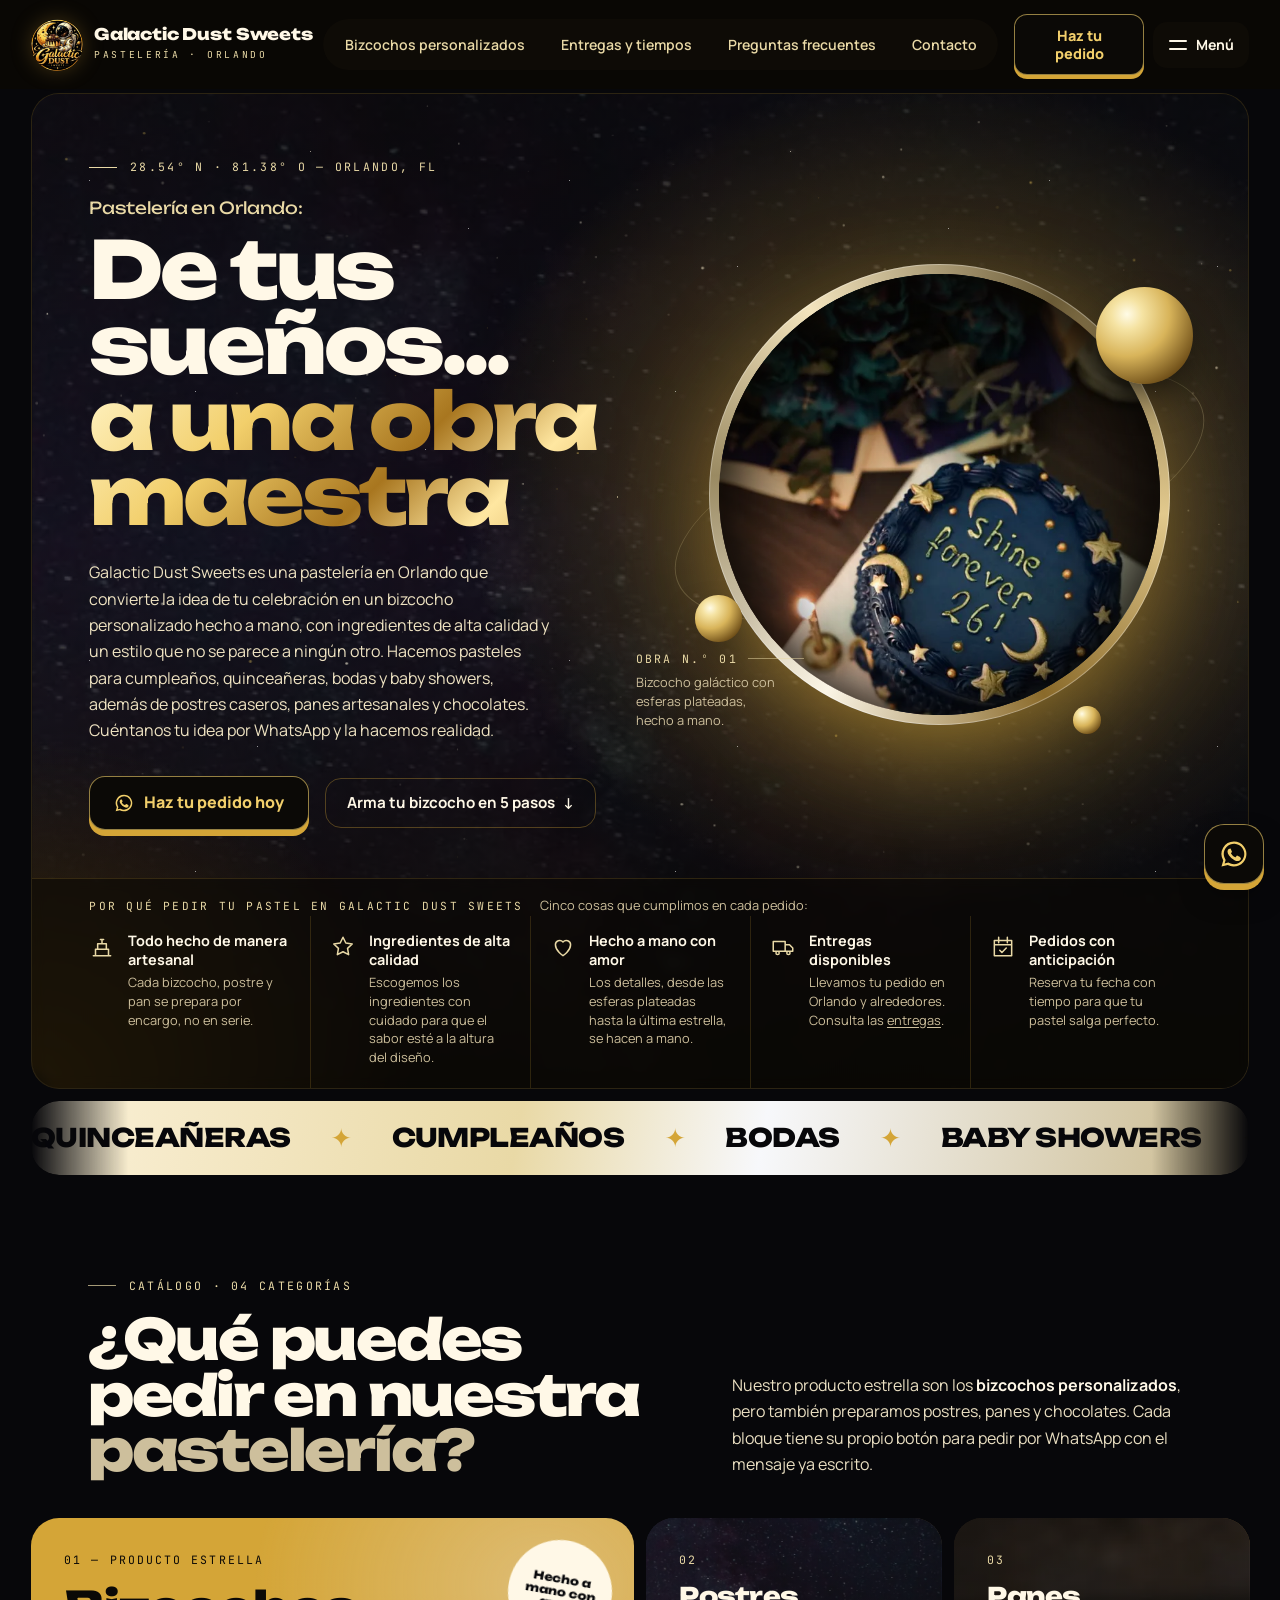
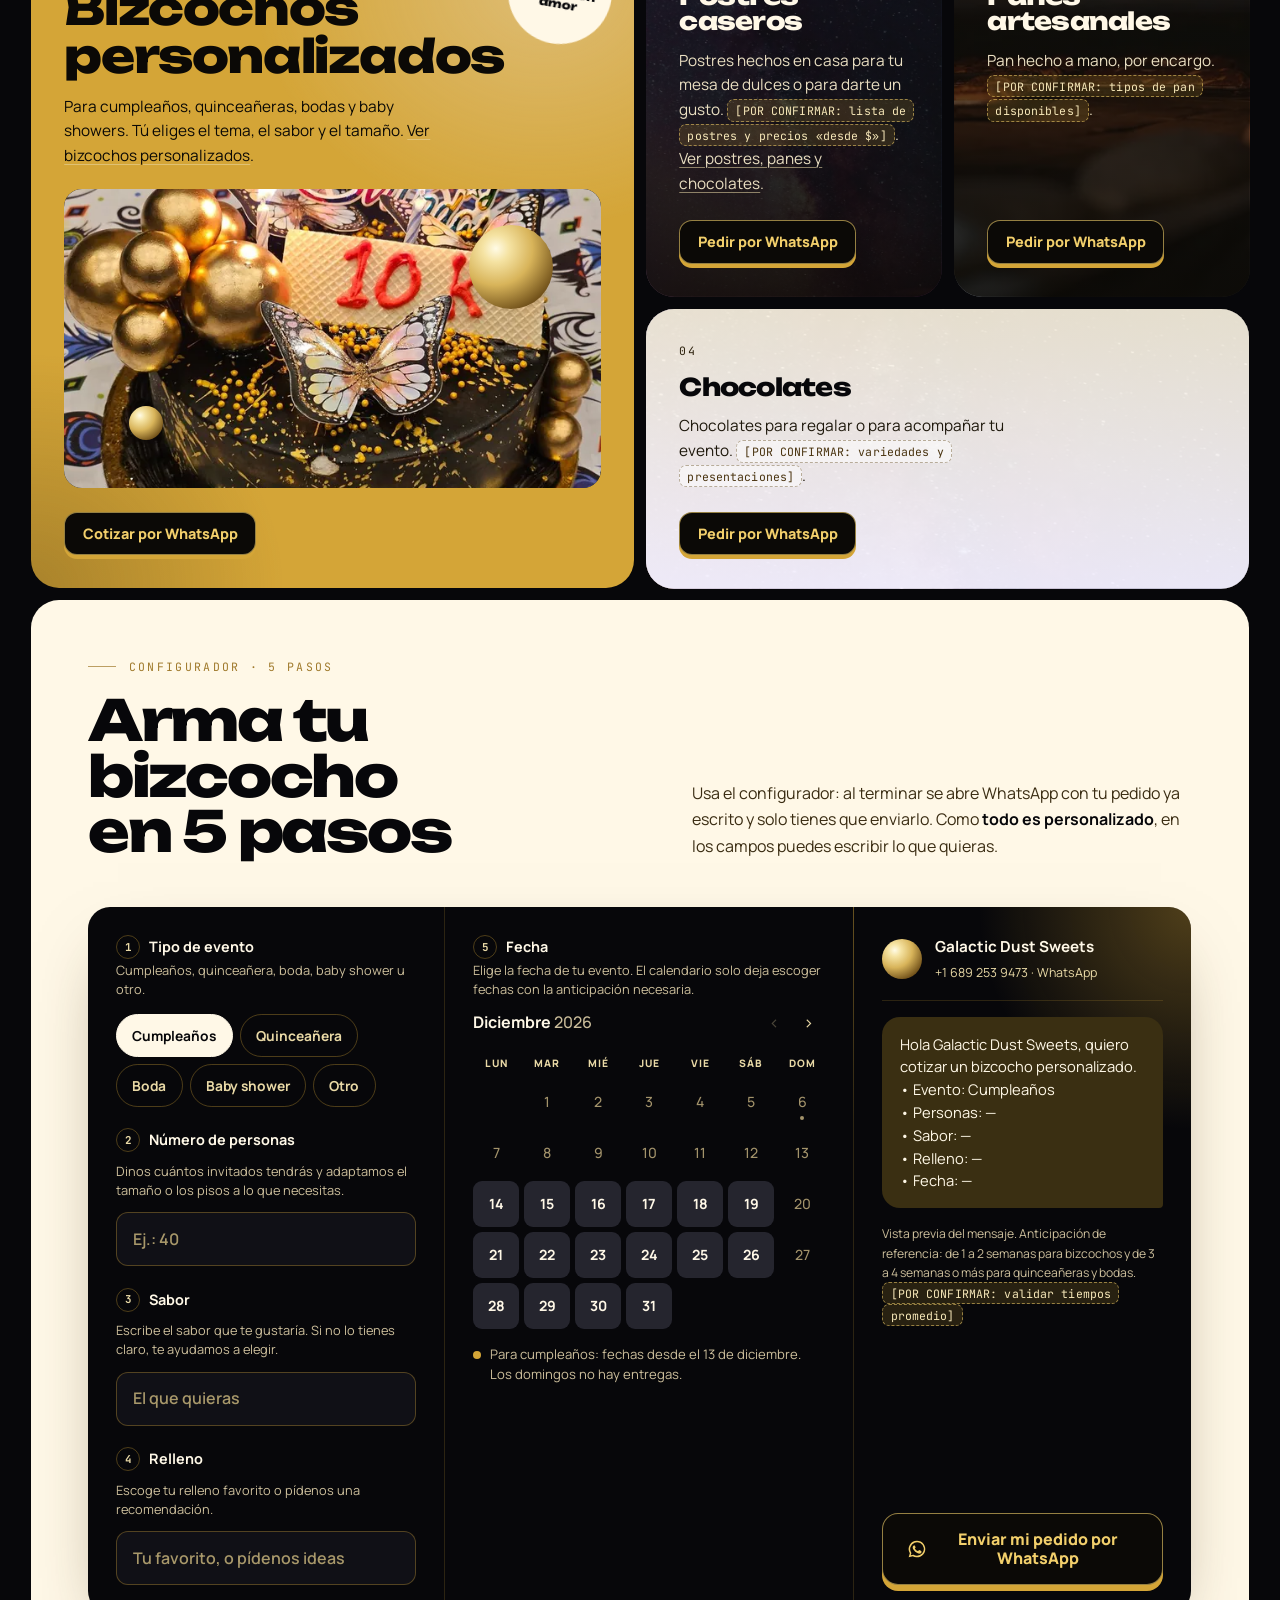
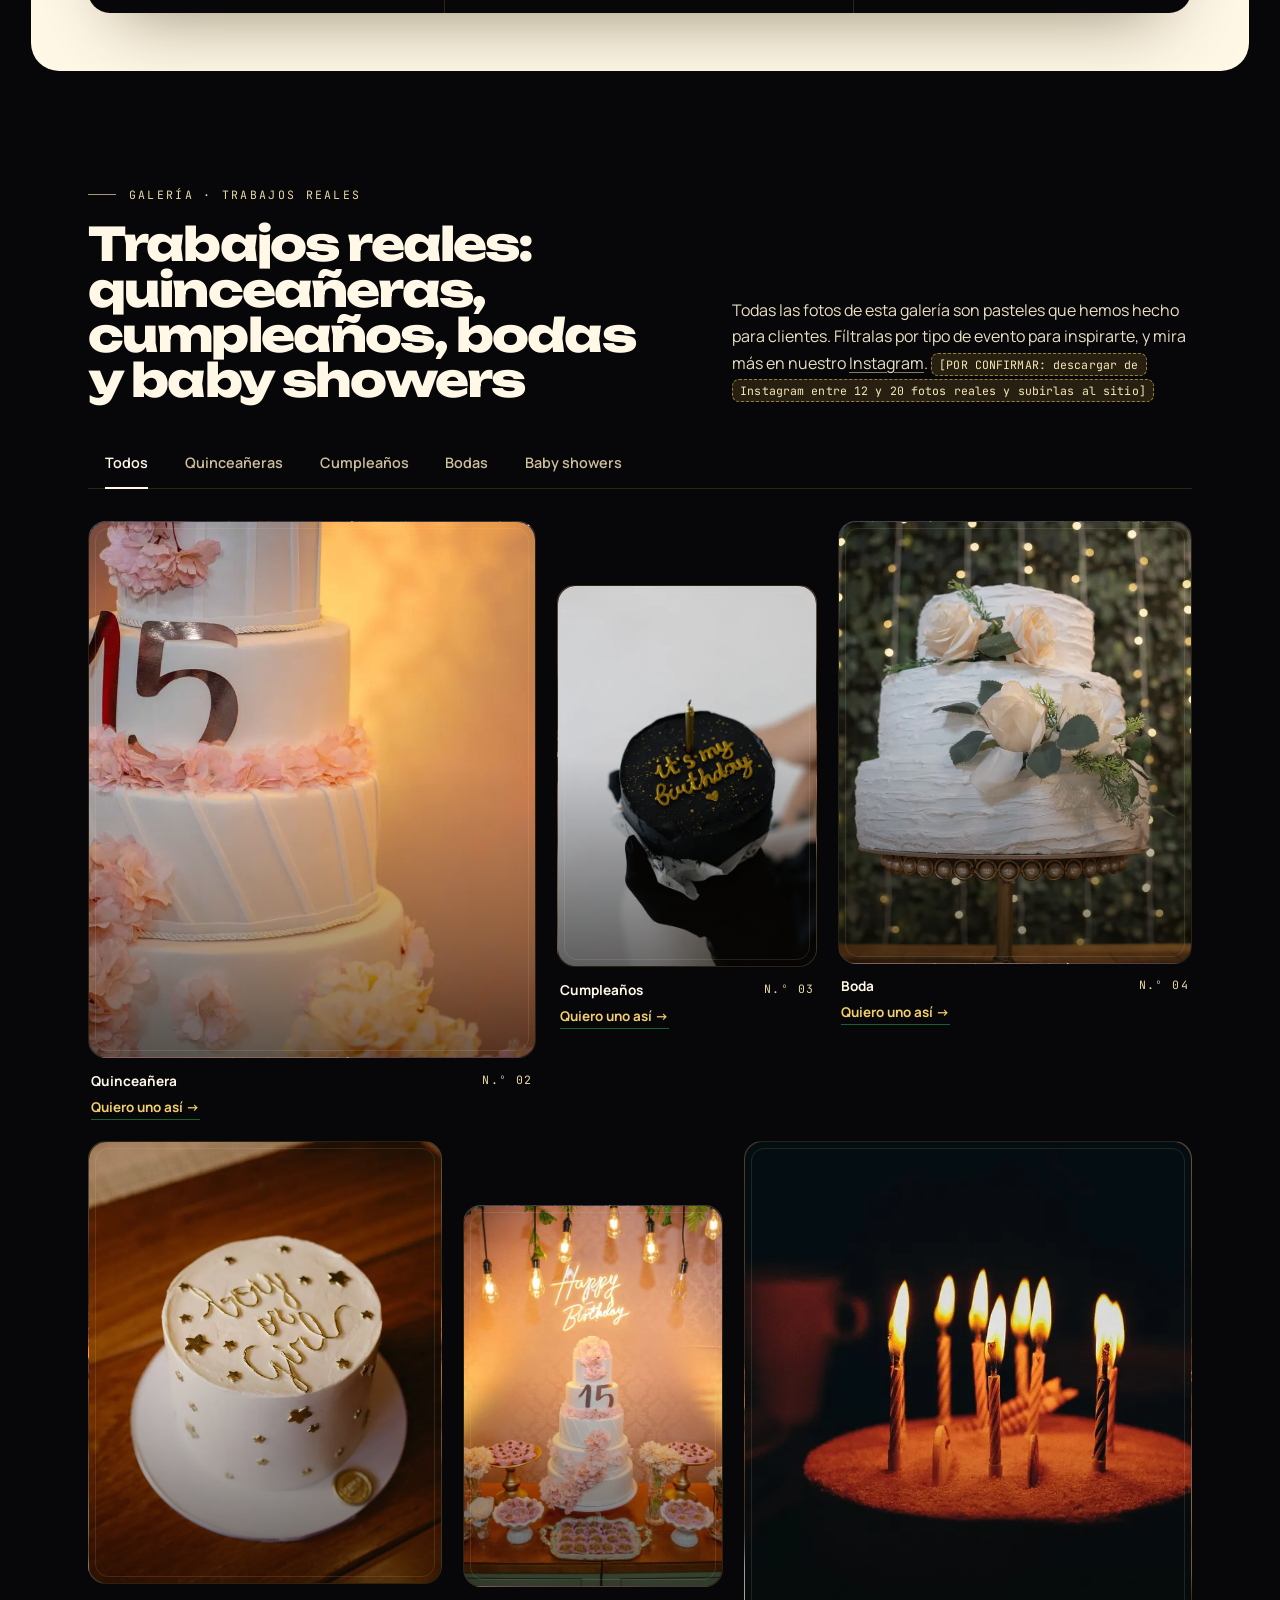
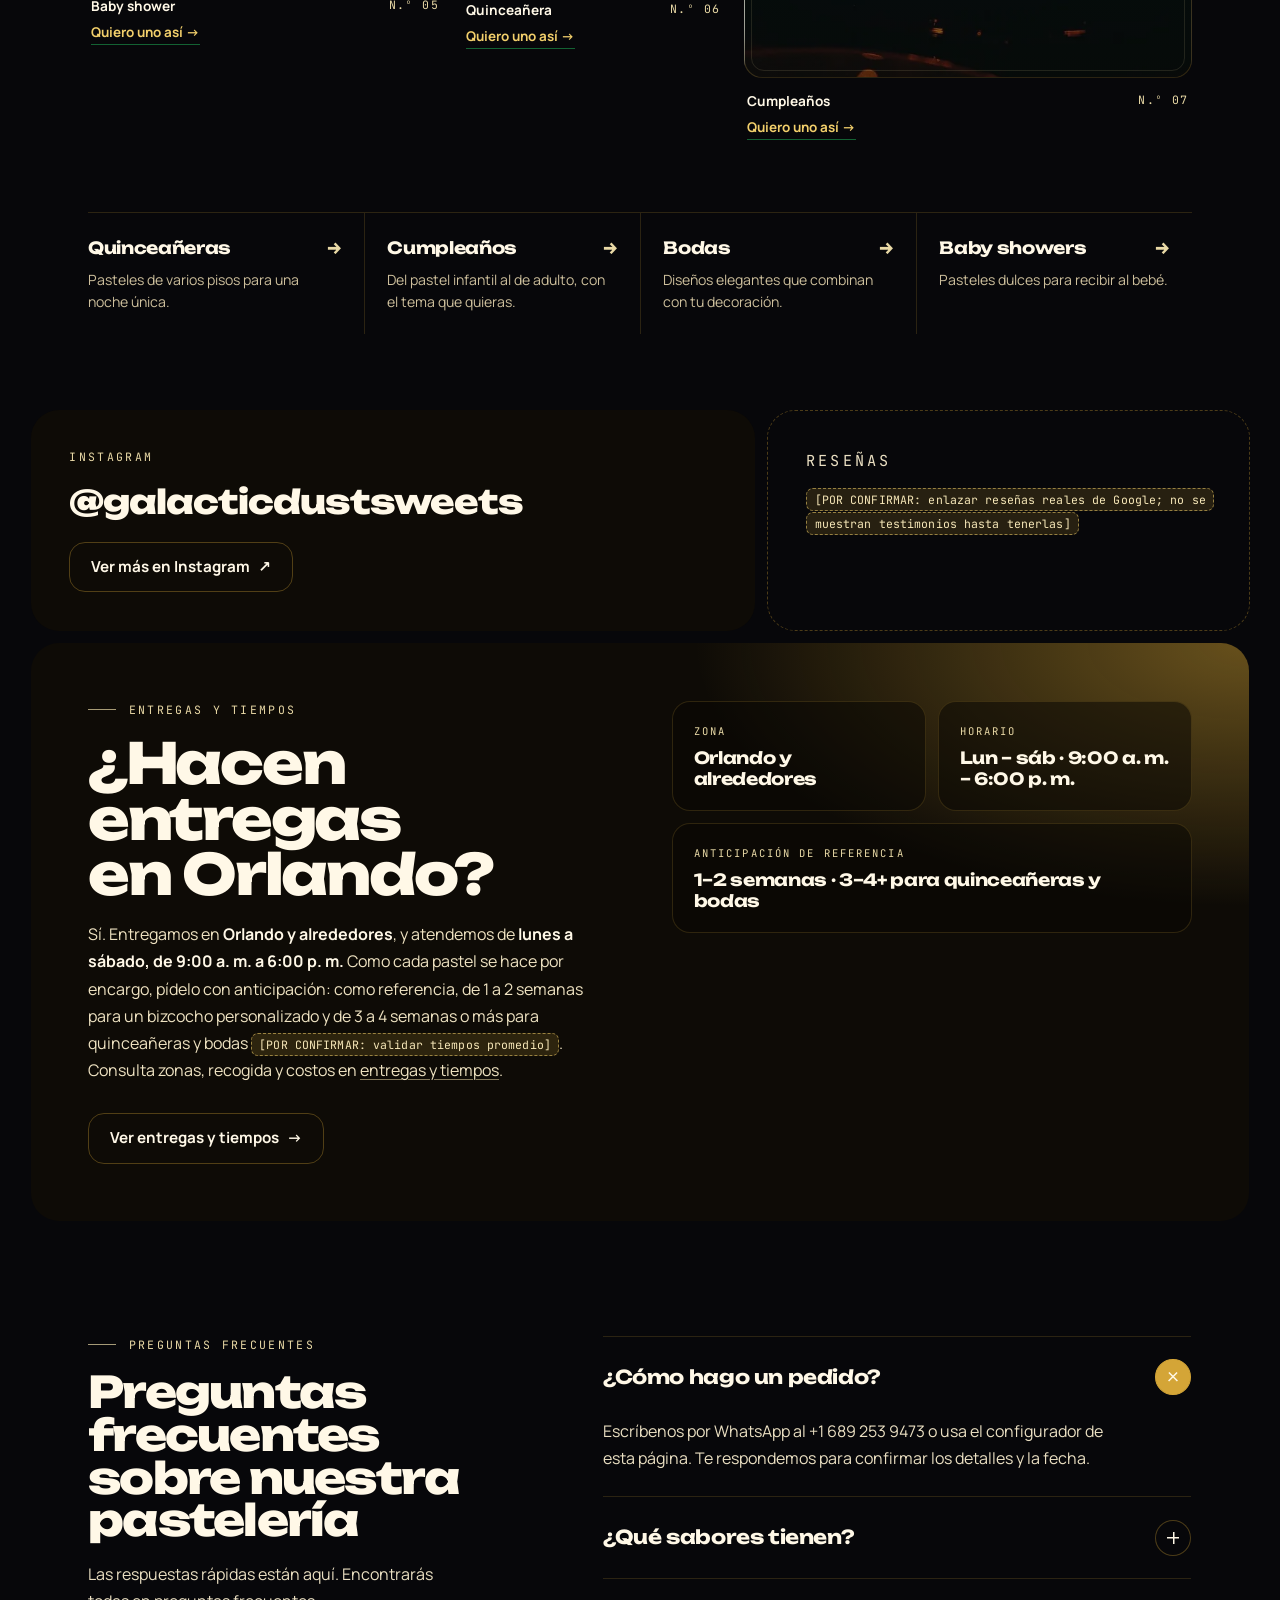
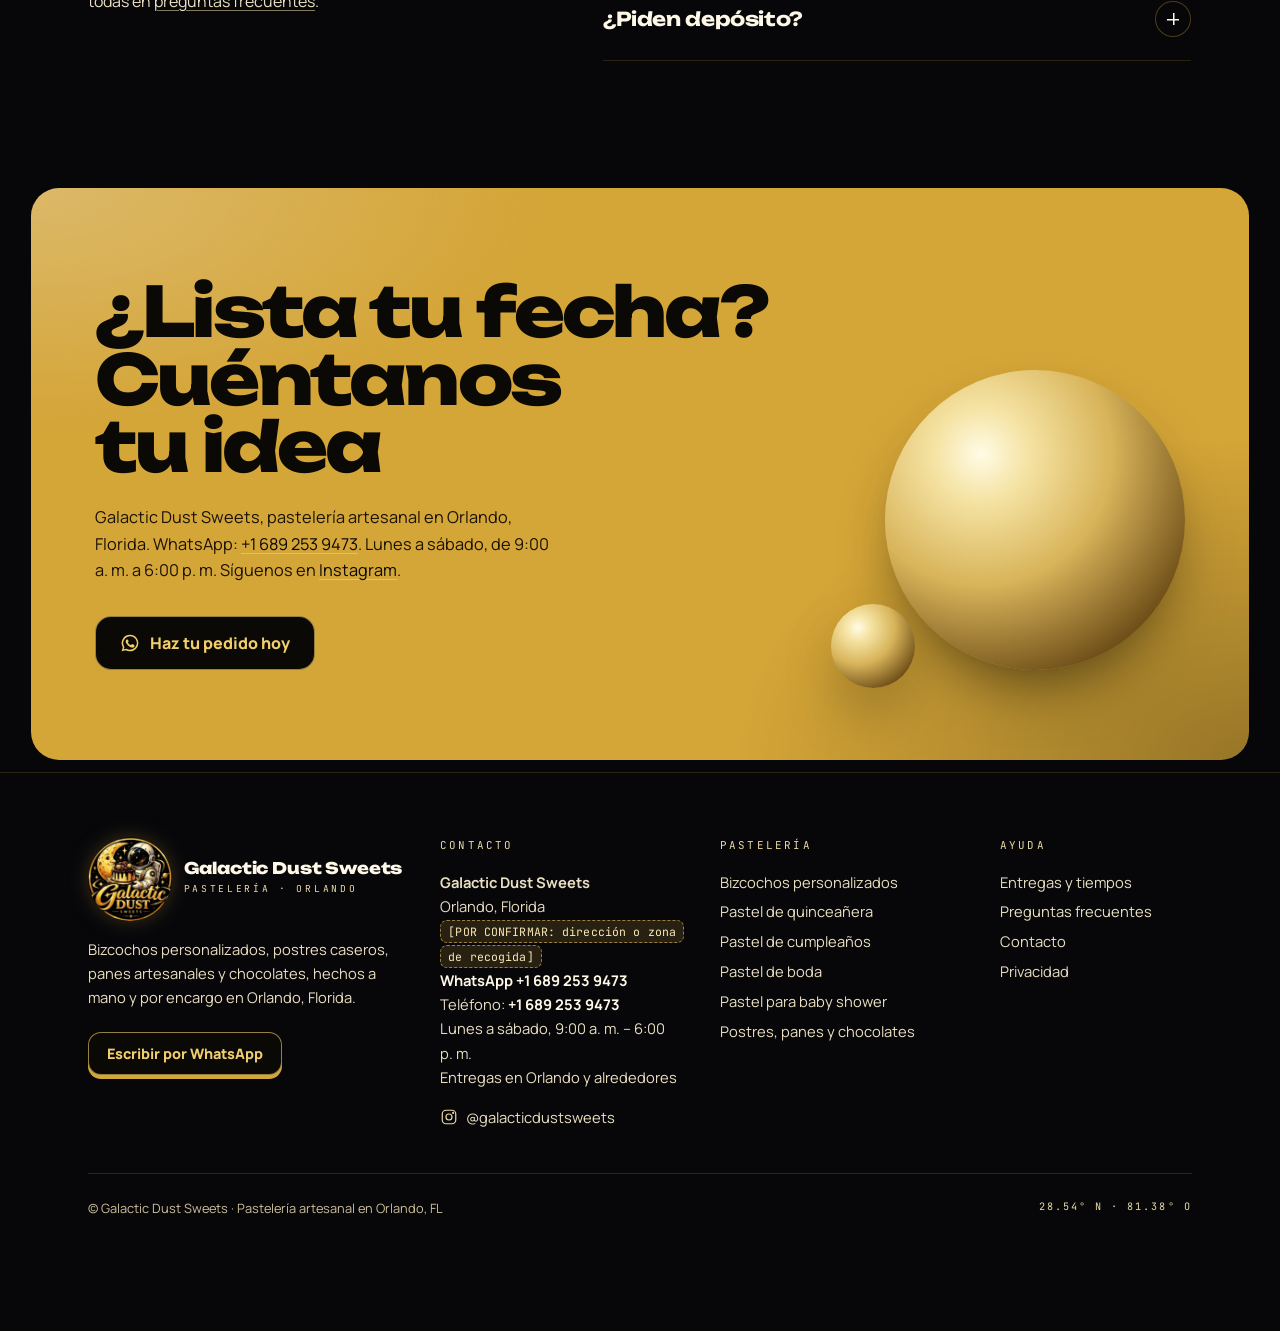
==== commit 78f5bf4f: "Actualización desde Play Panel (2026-11-10 17:36)" ====
--- a/index.html
+++ b/index.html
@@ -414,6 +414,75 @@
     document.querySelectorAll('.wall .p').forEach(function(p){p.classList.toggle('hide',k!=='all'&&p.getAttribute('data-c')!==k)});
   })});
 })();
+
+/* Espacio en movimiento (portada y cabeceras): estrellas que titilan y derivan + cupcakes fugaces con estela dorada.
+   Se pausa fuera de pantalla o con la pestaña oculta; quieto con «reducir movimiento» y en capturas (?pm=static). */
+(function(){
+  var still=/[?&]pm=static\b/.test(location.search)||(window.matchMedia&&matchMedia('(prefers-reduced-motion: reduce)').matches);
+  var hosts=document.querySelectorAll('.hero,.ph');
+  if(!hosts.length||!document.createElement('canvas').getContext)return;
+  hosts.forEach(function(host){
+    var cv=document.createElement('canvas');cv.className='spacefx';cv.setAttribute('aria-hidden','true');host.insertBefore(cv,host.firstChild);
+    var ctx=cv.getContext('2d'),W=0,H=0,dpr=Math.min(2,window.devicePixelRatio||1),stars=[],cups=[],dust=[],on=false,t0=0,next=1800;
+    function size(){
+      var r=host.getBoundingClientRect();W=Math.max(1,r.width);H=Math.max(1,r.height);
+      cv.width=Math.round(W*dpr);cv.height=Math.round(H*dpr);ctx.setTransform(dpr,0,0,dpr,0,0);
+      var n=Math.min(260,Math.round(W*H/4800));stars=[];
+      for(var i=0;i<n;i++)stars.push({x:Math.random()*W,y:Math.random()*H,r:Math.random()*1.25+.25,z:Math.random()*.85+.15,t:Math.random()*6.283,s:Math.random()*1.4+.4,g:Math.random()<.2});
+    }
+    function cupcake(x,y,k){ // cupcake de la marca: capacillo dorado, betún de chocolate y esfera dorada
+      ctx.save();ctx.translate(x,y);ctx.scale(k,k);
+      var w=ctx.createLinearGradient(-9,0,9,0);w.addColorStop(0,'#9a6b1c');w.addColorStop(.5,'#f2cf6b');w.addColorStop(1,'#a8761f');
+      ctx.fillStyle=w;ctx.beginPath();ctx.moveTo(-9,0);ctx.lineTo(9,0);ctx.lineTo(6.5,11);ctx.lineTo(-6.5,11);ctx.closePath();ctx.fill();
+      ctx.strokeStyle='rgba(90,60,12,.55)';ctx.lineWidth=.8;
+      for(var i=-6;i<=6;i+=3){ctx.beginPath();ctx.moveTo(i,1);ctx.lineTo(i*.72,10.5);ctx.stroke();}
+      var f=ctx.createRadialGradient(-3,-7,1,0,-4,11);f.addColorStop(0,'#8a5a32');f.addColorStop(1,'#3e2412');
+      ctx.fillStyle=f;ctx.beginPath();ctx.arc(-5,-1.5,4.6,0,6.283);ctx.arc(5,-1.5,4.6,0,6.283);ctx.arc(0,-4.5,6,0,6.283);ctx.arc(0,-9.5,3.6,0,6.283);ctx.fill();
+      var b=ctx.createRadialGradient(-1,-15,.3,0,-14,3.4);b.addColorStop(0,'#fffbe6');b.addColorStop(.45,'#f2cf6b');b.addColorStop(1,'#8a6a2a');
+      ctx.fillStyle=b;ctx.beginPath();ctx.arc(0,-14,3.2,0,6.283);ctx.fill();
+      ctx.restore();
+    }
+    function spawn(){
+      var k=1.1+Math.random()*.8,sp=330+Math.random()*220,ang=(148+Math.random()*16)*Math.PI/180; // hacia abajo a la izquierda
+      cups.push({x:W*(.35+Math.random()*.75),y:-30-Math.random()*H*.15,vx:Math.cos(ang)*sp,vy:-Math.sin(ang)*sp*-1,k:k,life:0});
+    }
+    function frame(ts){
+      if(!on)return;
+      var dt=Math.min(.05,(ts-(t0||ts))/1000);t0=ts;
+      ctx.clearRect(0,0,W,H);
+      for(var i=0;i<stars.length;i++){var s=stars[i];
+        s.x-=s.z*7*dt;if(s.x<-2)s.x=W+2;s.t+=s.s*dt;
+        var a=.25+.75*Math.abs(Math.sin(s.t));ctx.globalAlpha=a*s.z;
+        ctx.fillStyle=s.g?'#f2cf6b':'#fff8e7';ctx.beginPath();ctx.arc(s.x,s.y,s.r,0,6.283);ctx.fill();}
+      ctx.globalAlpha=1;
+      next-=dt*1000;if(next<=0){spawn();next=3000+Math.random()*4000;}
+      for(var j=cups.length-1;j>=0;j--){var c=cups[j];c.x+=c.vx*dt;c.y+=c.vy*dt;c.life+=dt;
+        var len=Math.hypot(c.vx,c.vy),ux=c.vx/len,uy=c.vy/len,tail=150*c.k;
+        var sx=c.x-ux*12*c.k,sy=c.y-uy*12*c.k; // la estela nace en el borde del cupcake
+        var g=ctx.createLinearGradient(sx,sy,sx-ux*tail,sy-uy*tail);g.addColorStop(0,'rgba(242,207,107,.7)');g.addColorStop(1,'rgba(242,207,107,0)');
+        ctx.strokeStyle=g;ctx.lineWidth=3.2*c.k;ctx.lineCap='round';ctx.beginPath();ctx.moveTo(sx,sy);ctx.lineTo(sx-ux*tail,sy-uy*tail);ctx.stroke();
+        if(Math.random()<.6)dust.push({x:c.x-ux*8,y:c.y-uy*8,vx:(Math.random()-.5)*30,vy:(Math.random()-.5)*30,a:1});
+        cupcake(c.x,c.y,c.k);
+        if(c.x<-80||c.y>H+80)cups.splice(j,1);}
+      for(var d=dust.length-1;d>=0;d--){var p=dust[d];p.x+=p.vx*dt;p.y+=p.vy*dt;p.a-=dt*1.6;
+        if(p.a<=0){dust.splice(d,1);continue;}ctx.globalAlpha=p.a;ctx.fillStyle='#ffe7a1';ctx.fillRect(p.x,p.y,1.6,1.6);}
+      ctx.globalAlpha=1;
+      requestAnimationFrame(frame);
+    }
+    function start(){if(on||still)return;on=true;t0=0;requestAnimationFrame(frame);}
+    function stop(){on=false;}
+    size();
+    if(still){ // imagen fija: solo las estrellas
+      for(var i=0;i<stars.length;i++){var s=stars[i];ctx.globalAlpha=.5*s.z+.2;ctx.fillStyle=s.g?'#f2cf6b':'#fff8e7';ctx.beginPath();ctx.arc(s.x,s.y,s.r,0,6.283);ctx.fill();}
+      ctx.globalAlpha=1;return;
+    }
+    var vis=true;
+    if('IntersectionObserver' in window)new IntersectionObserver(function(e){vis=e[0].isIntersecting;vis&&!document.hidden?start():stop();}).observe(host);
+    document.addEventListener('visibilitychange',function(){document.hidden?stop():(vis&&start());});
+    var rz;addEventListener('resize',function(){clearTimeout(rz);rz=setTimeout(size,200);});
+    start();
+  });
+})();
 </script>
 <script src="motion.js" defer></script>
 </body>
--- a/styles.css
+++ b/styles.css
@@ -610,3 +610,7 @@
 .svc-grid .svc:nth-child(4n+1) .svc-a,.svc-grid .svc:nth-child(4n+1) .svc-t,.svc-grid .svc:nth-child(4n+1) h3,.svc-grid .svc:nth-child(4n+1) .num{color:#0B0906}
 .c-star .tbd,.svc-grid .svc:nth-child(4n+1) .tbd{color:#3a2c12;background:rgba(255,255,255,.5);border-color:rgba(11,9,6,.35)}
 .close a:not(.wa):not(.btn){color:#0B0906}
+
+/* espacio en movimiento (canvas que agrega script.js en .hero y .ph) */
+.hero,.ph{position:relative}
+.spacefx{position:absolute;inset:0;width:100%;height:100%;z-index:-2;pointer-events:none;border-radius:inherit}
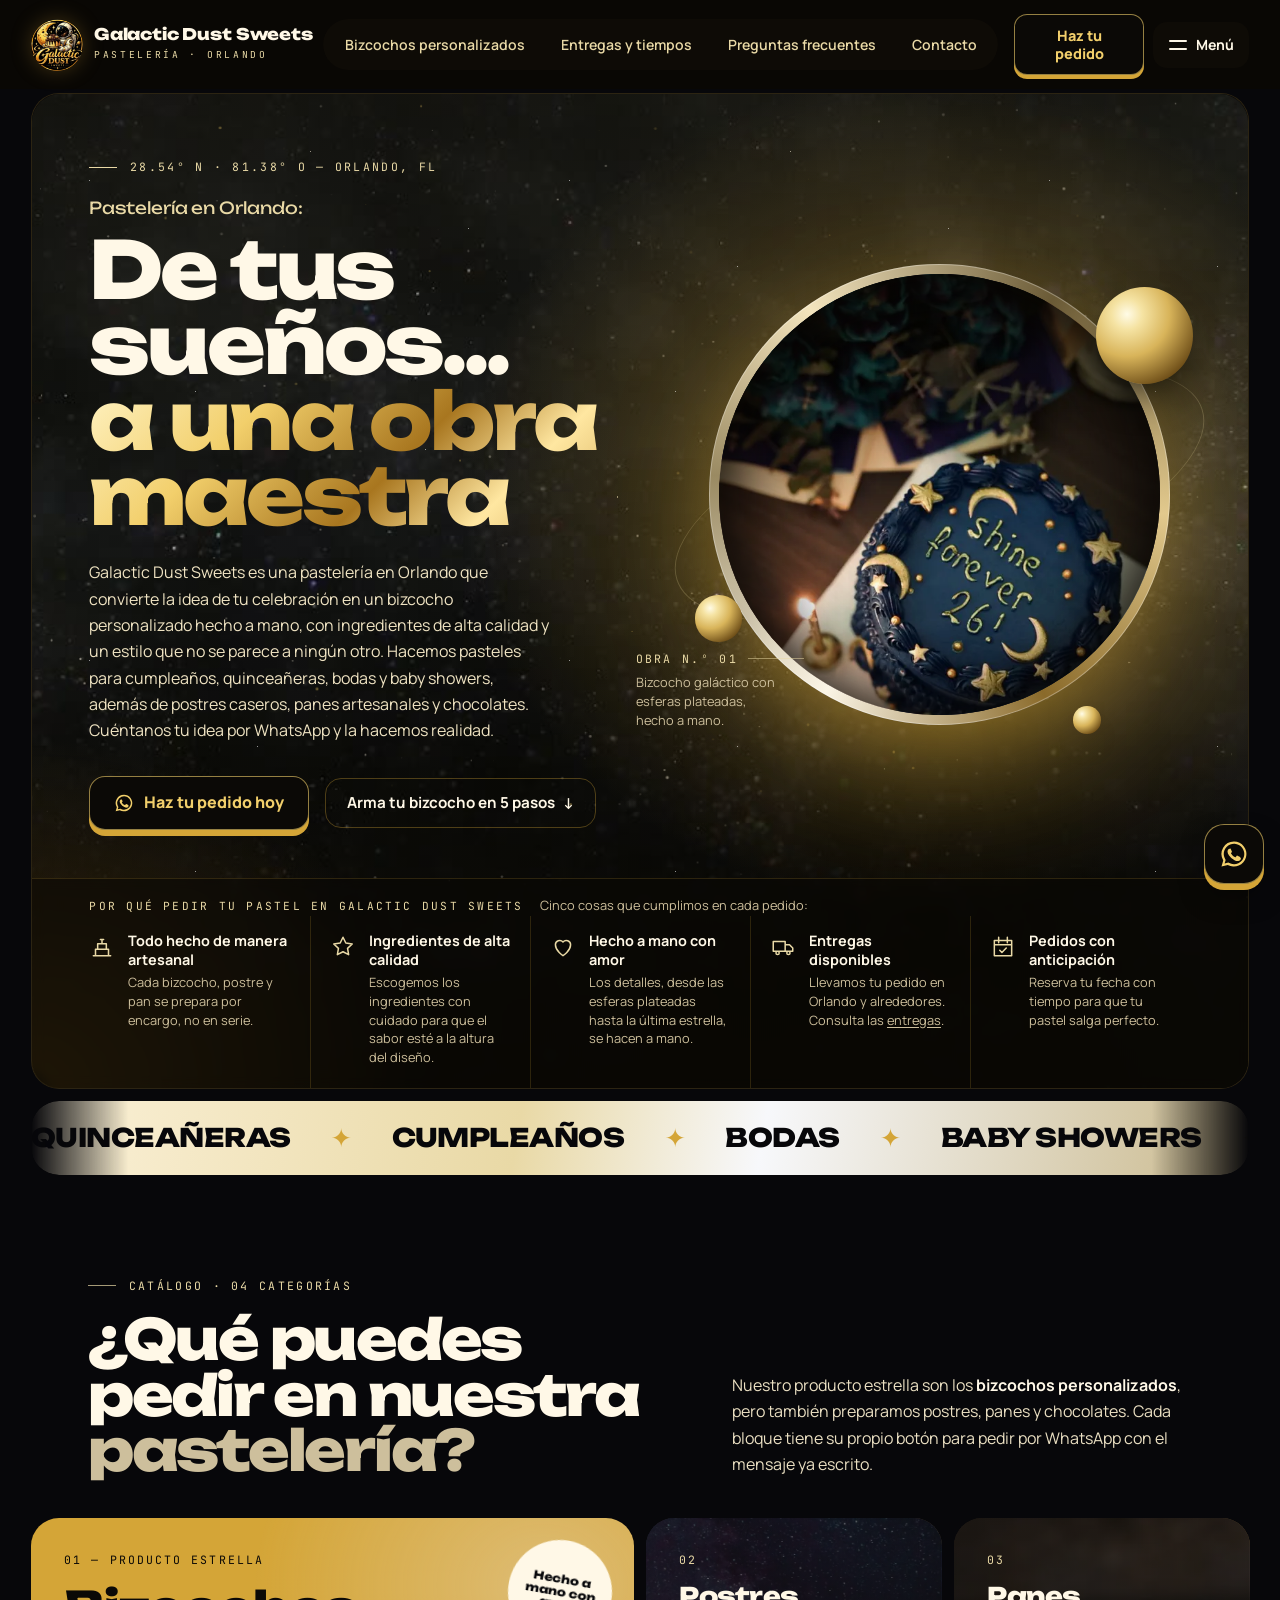
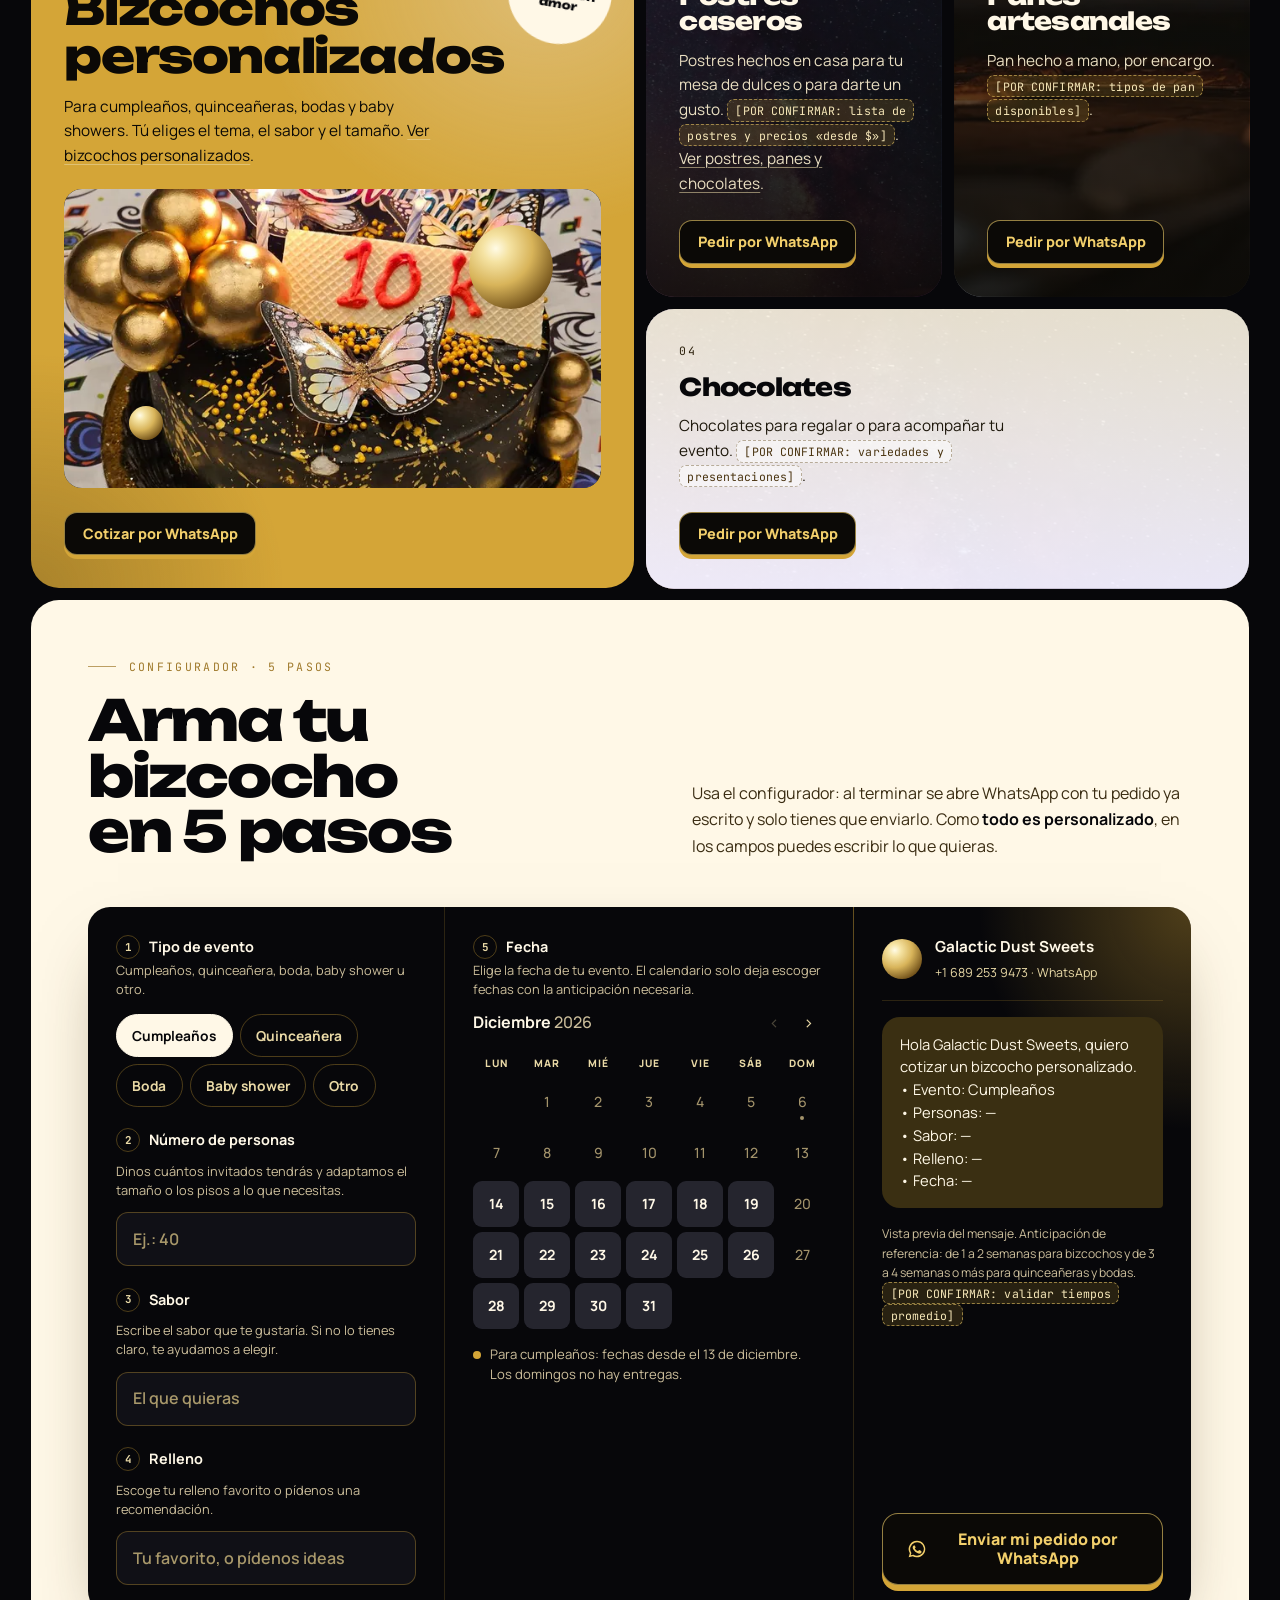
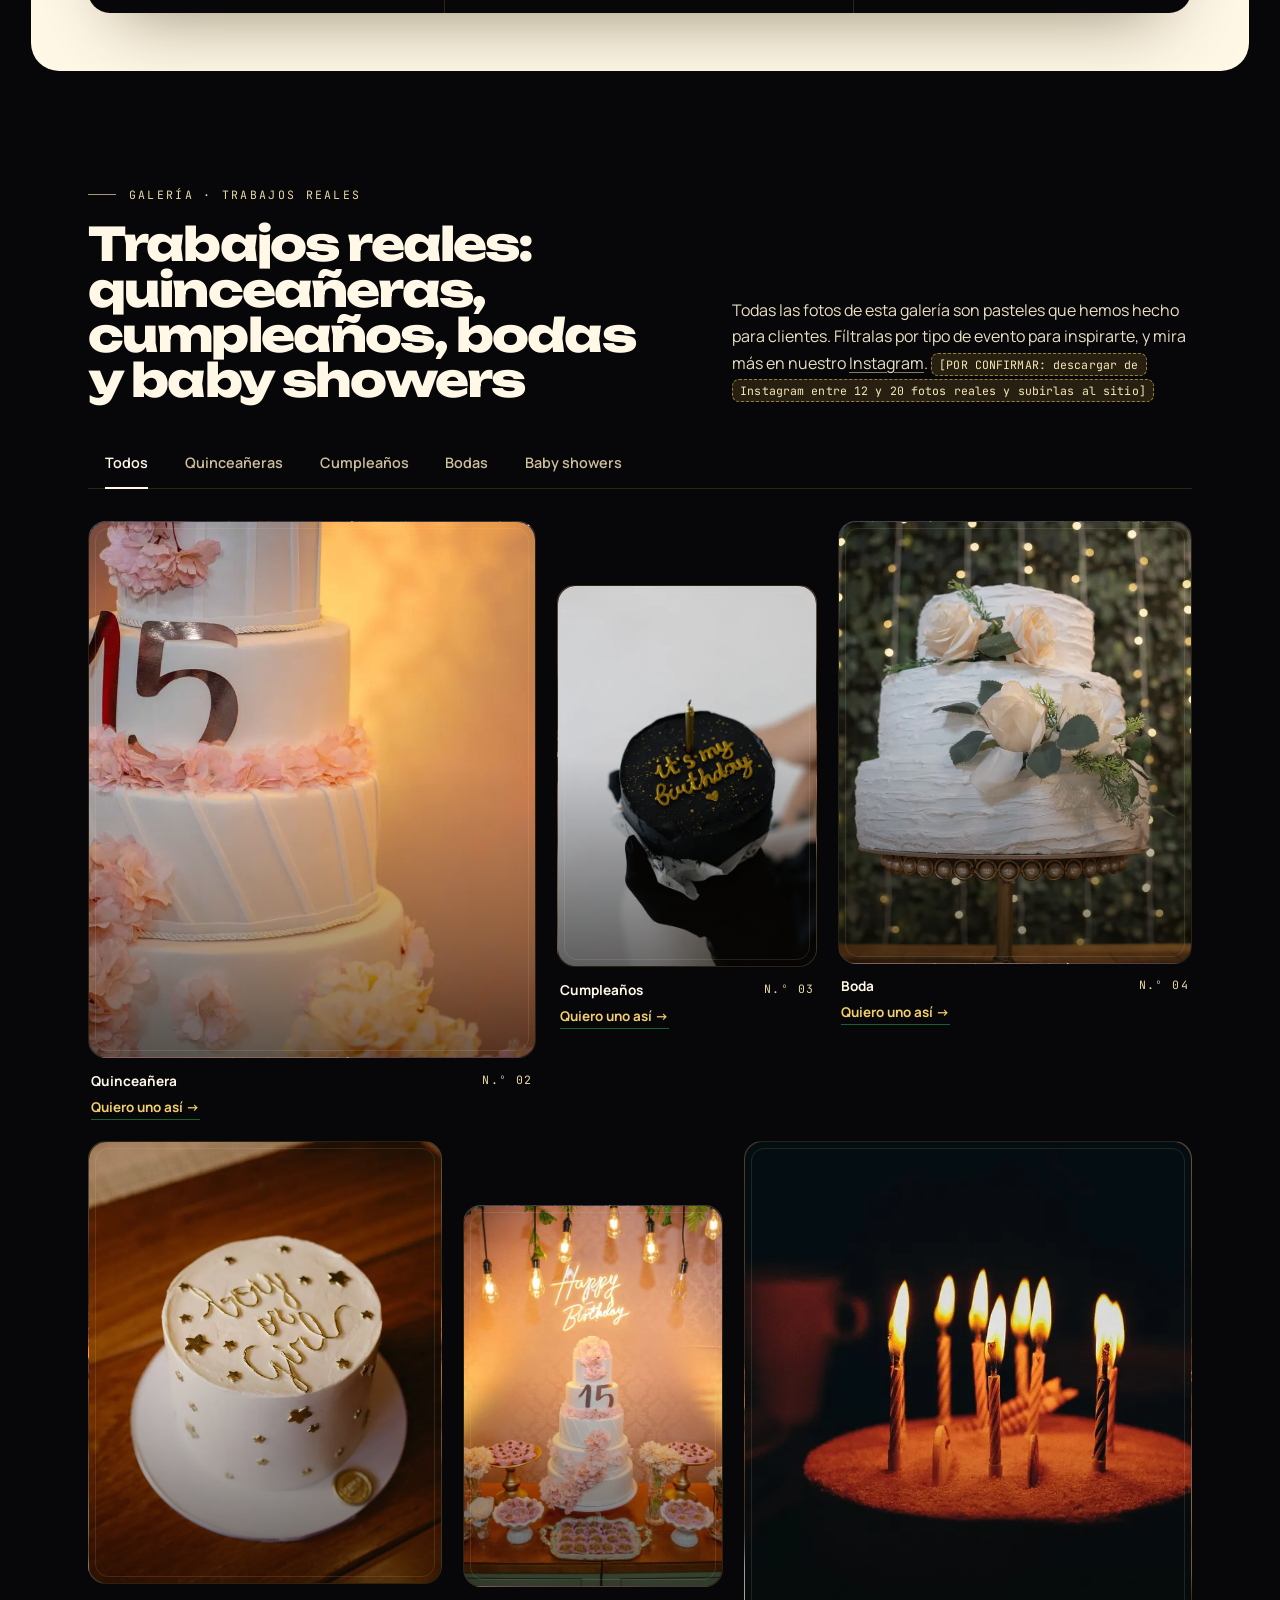
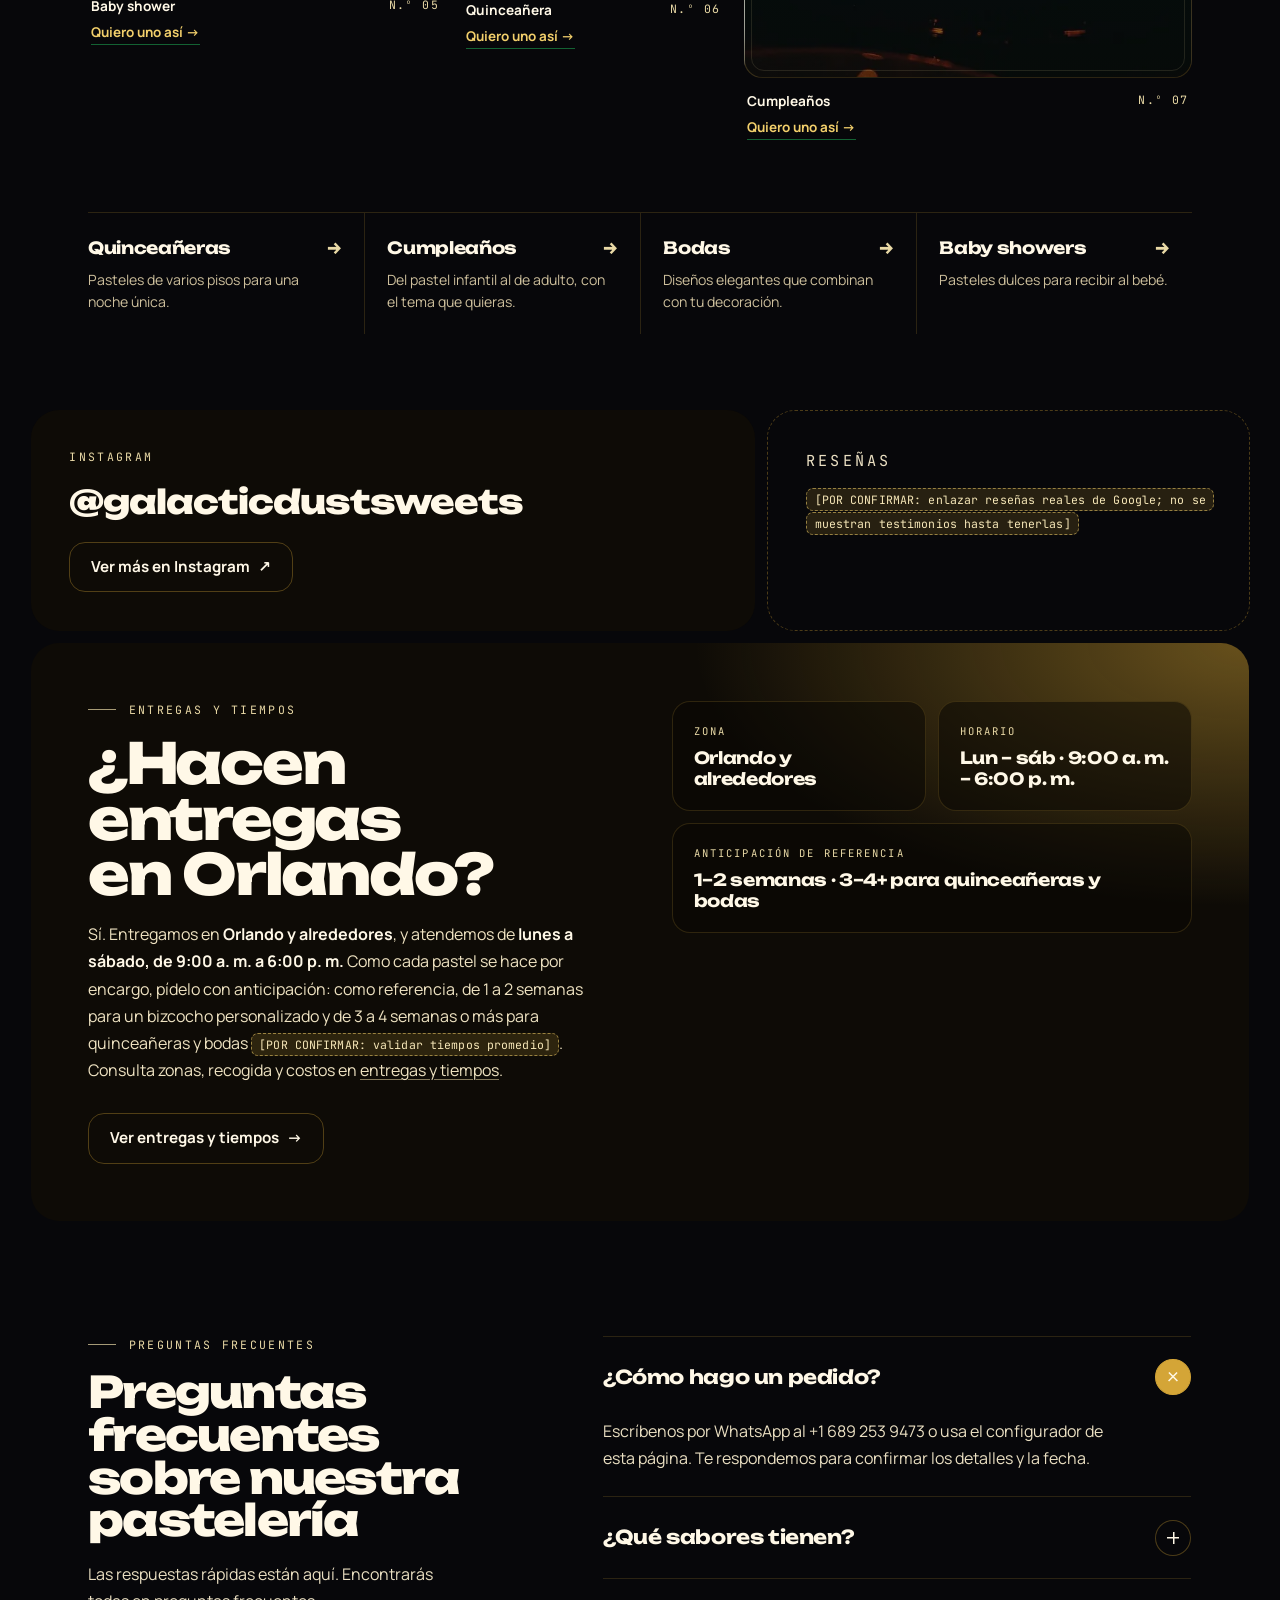
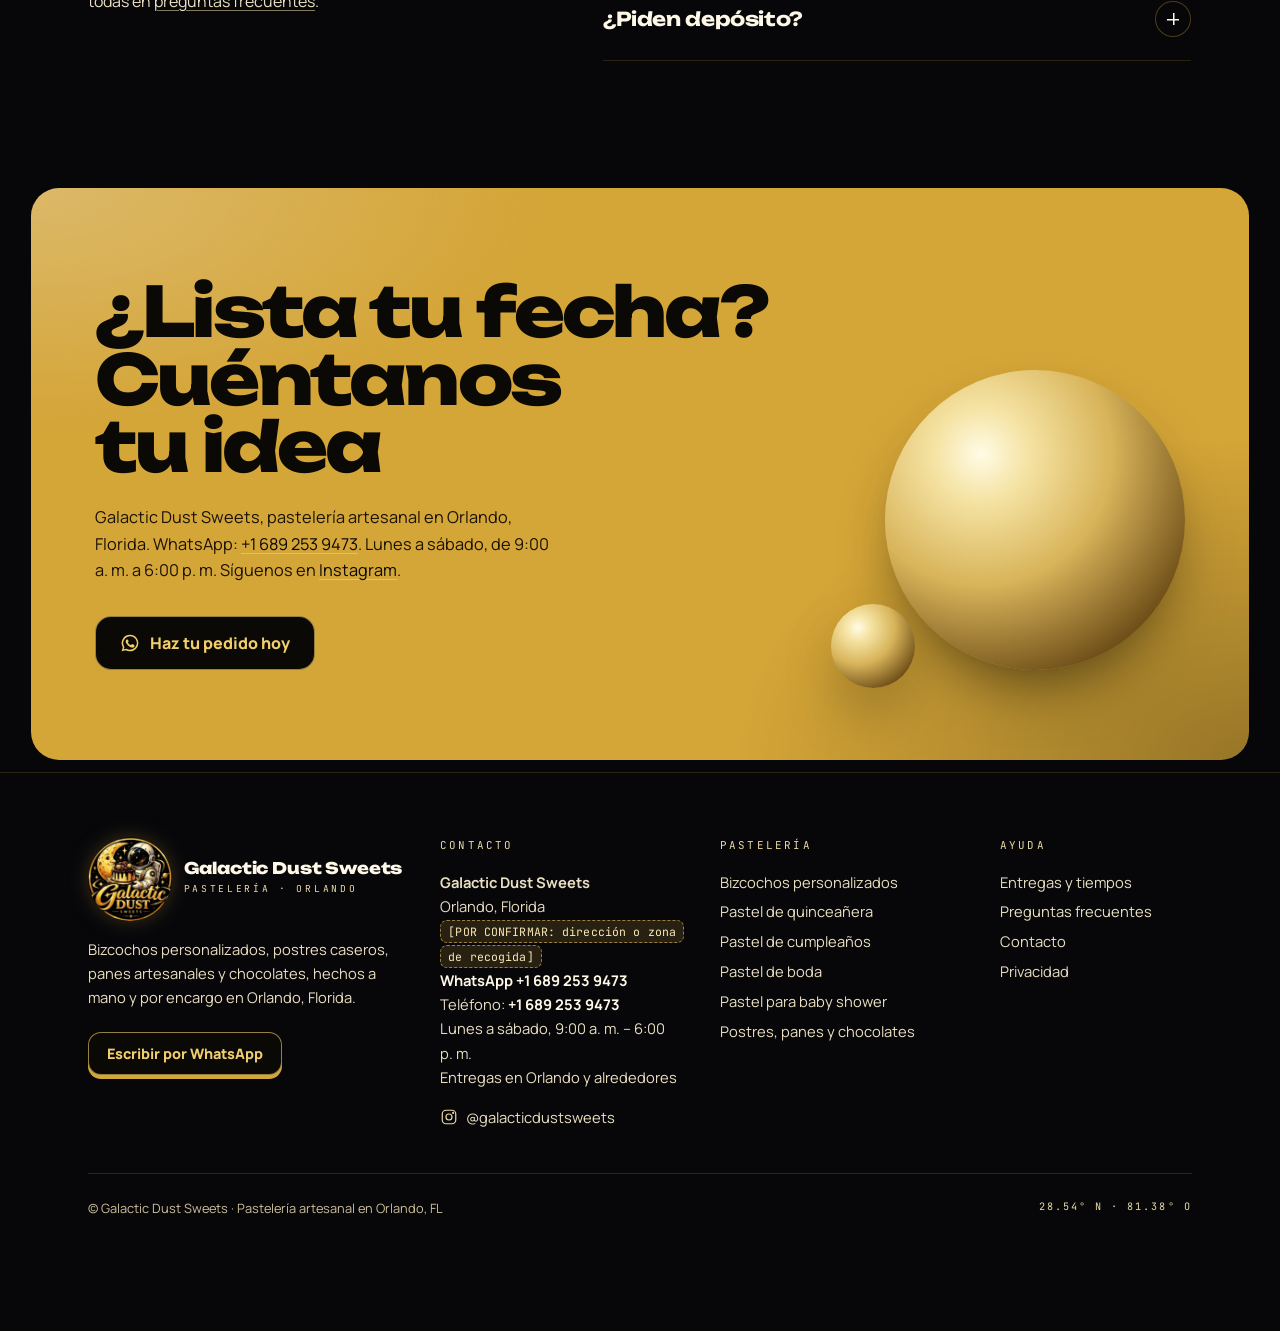
==== commit 6619a3cb: "Actualización desde Play Panel (2026-11-11 17:49)" ====
--- a/index.html
+++ b/index.html
@@ -103,6 +103,7 @@
 <main id="contenido">
 <!-- PORTADA (Órbita, montada como bloque de la base) -->
 <section class="blk hero" aria-labelledby="h1">
+  <video class="hero-video" autoplay muted loop playsinline preload="metadata" poster="assets/hero-space.jpg" aria-hidden="true" tabindex="-1"><source src="assets/hero-space.mp4" type="video/mp4"></video>
   <div class="stars" aria-hidden="true"></div>
   <div class="copy">
     <p class="mono k">28.54° N · 81.38° O — Orlando, FL</p>
@@ -420,6 +421,7 @@
 (function(){
   var still=/[?&]pm=static\b/.test(location.search)||(window.matchMedia&&matchMedia('(prefers-reduced-motion: reduce)').matches);
   var hosts=document.querySelectorAll('.hero,.ph');
+  document.querySelectorAll('.hero-video').forEach(function(v){if(still){v.removeAttribute('autoplay');v.pause();}else{var p=v.play();if(p&&p.catch)p.catch(function(){});}});
   if(!hosts.length||!document.createElement('canvas').getContext)return;
   hosts.forEach(function(host){
     var cv=document.createElement('canvas');cv.className='spacefx';cv.setAttribute('aria-hidden','true');host.insertBefore(cv,host.firstChild);
--- a/styles.css
+++ b/styles.css
@@ -614,3 +614,14 @@
 /* espacio en movimiento (canvas que agrega script.js en .hero y .ph) */
 .hero,.ph{position:relative}
 .spacefx{position:absolute;inset:0;width:100%;height:100%;z-index:-2;pointer-events:none;border-radius:inherit}
+
+/* móvil: palabras largas que no cabían (Unbounded es muy ancha) */
+@media (max-width:520px){
+  .c-star h3{font-size:clamp(1.5rem,7vw,2rem);max-width:none}
+  .ig .handle{font-size:clamp(.95rem,4.6vw,1.3rem)}
+  details summary{overflow-wrap:anywhere}
+}
+
+/* Video de espacio en la portada (debajo de las estrellas/cupcakes y del degradado dorado) */
+.hero-video{position:absolute;inset:0;width:100%;height:100%;object-fit:cover;z-index:-3;border-radius:inherit;pointer-events:none}
+.hero:has(.hero-video)::before{display:none}
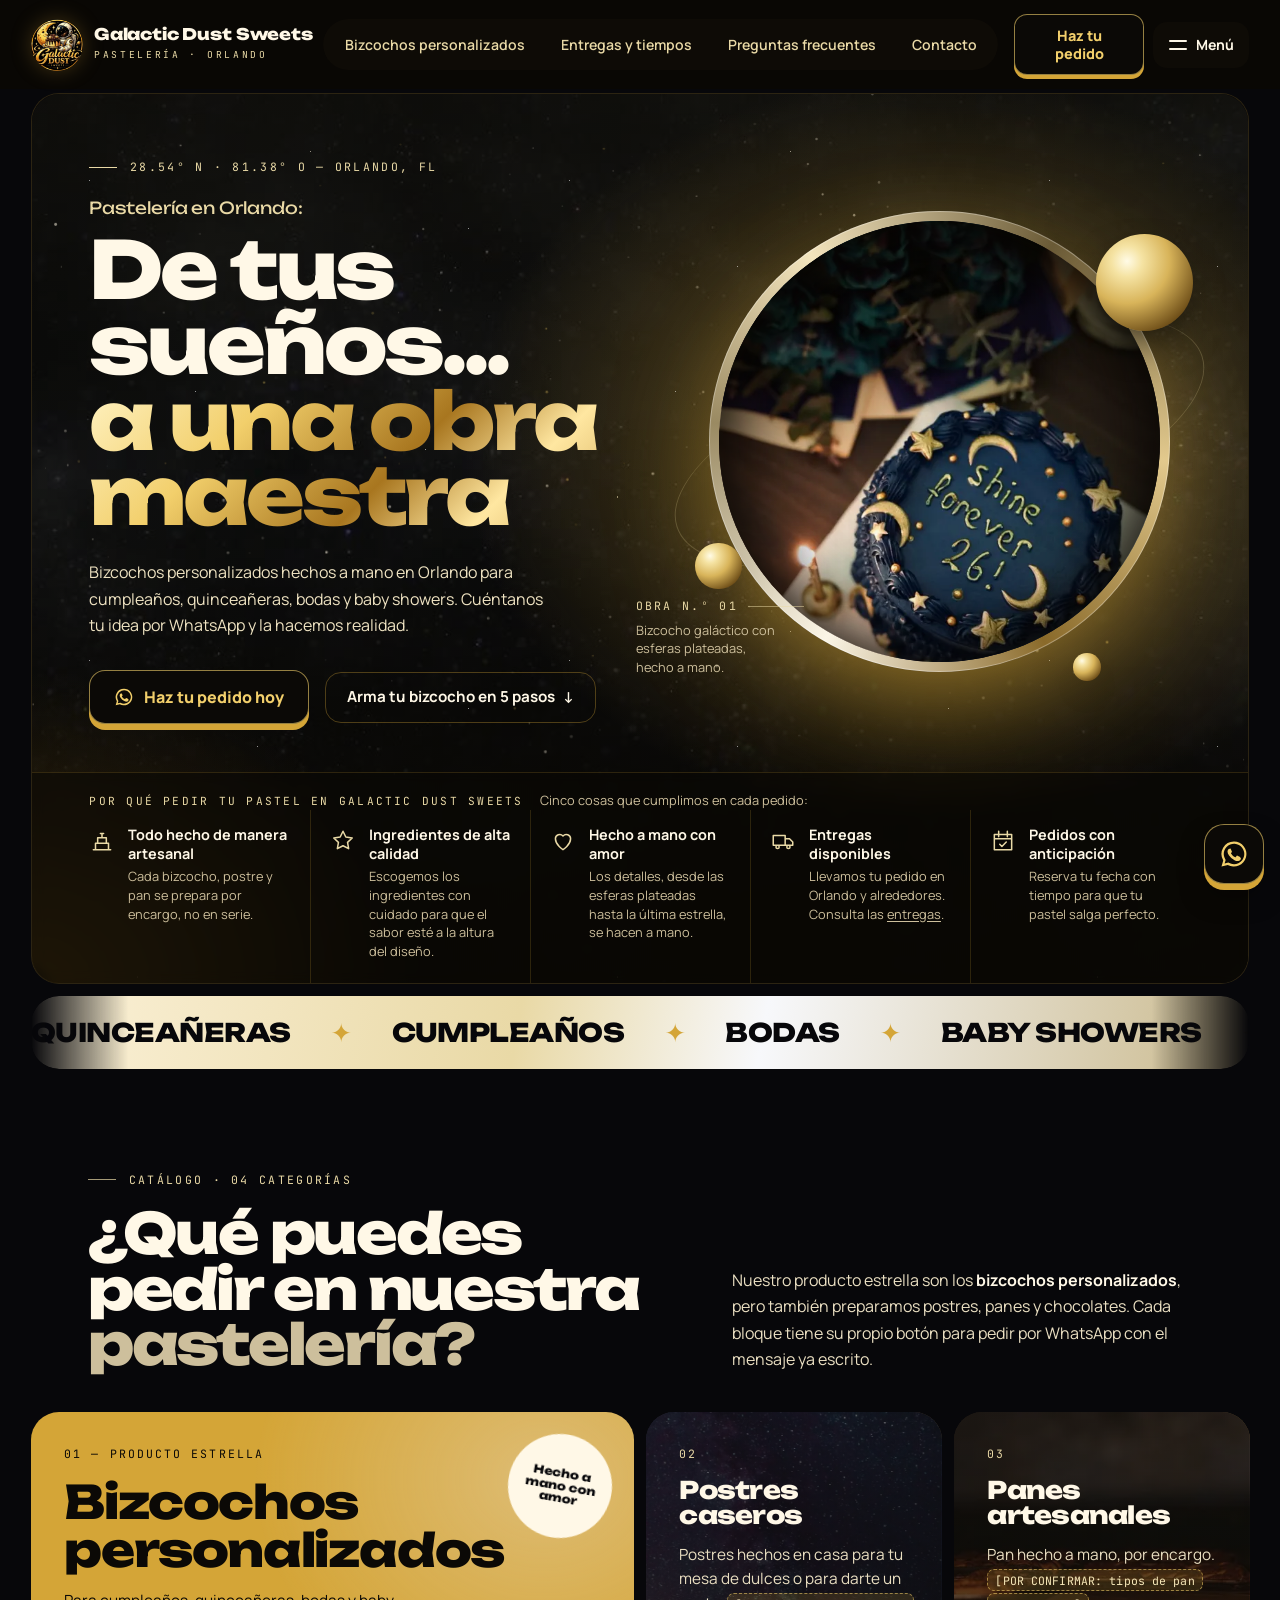
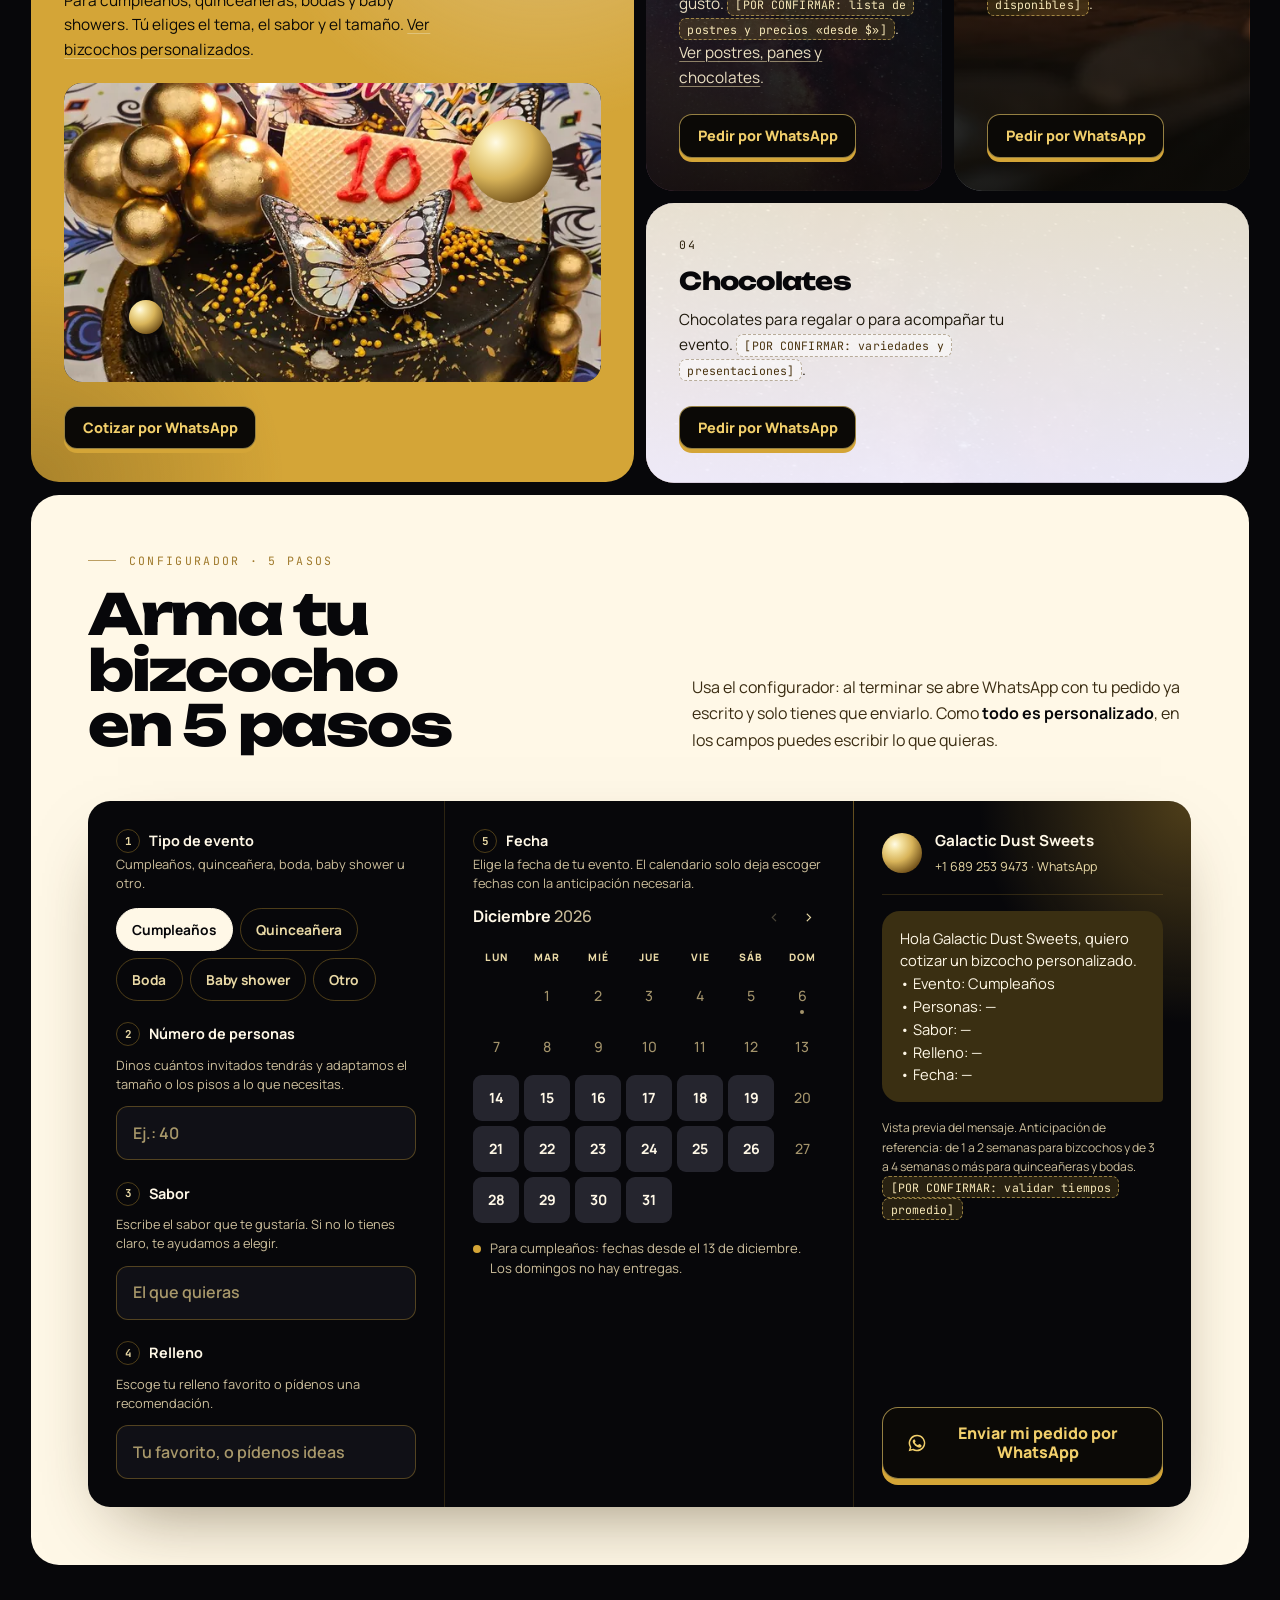
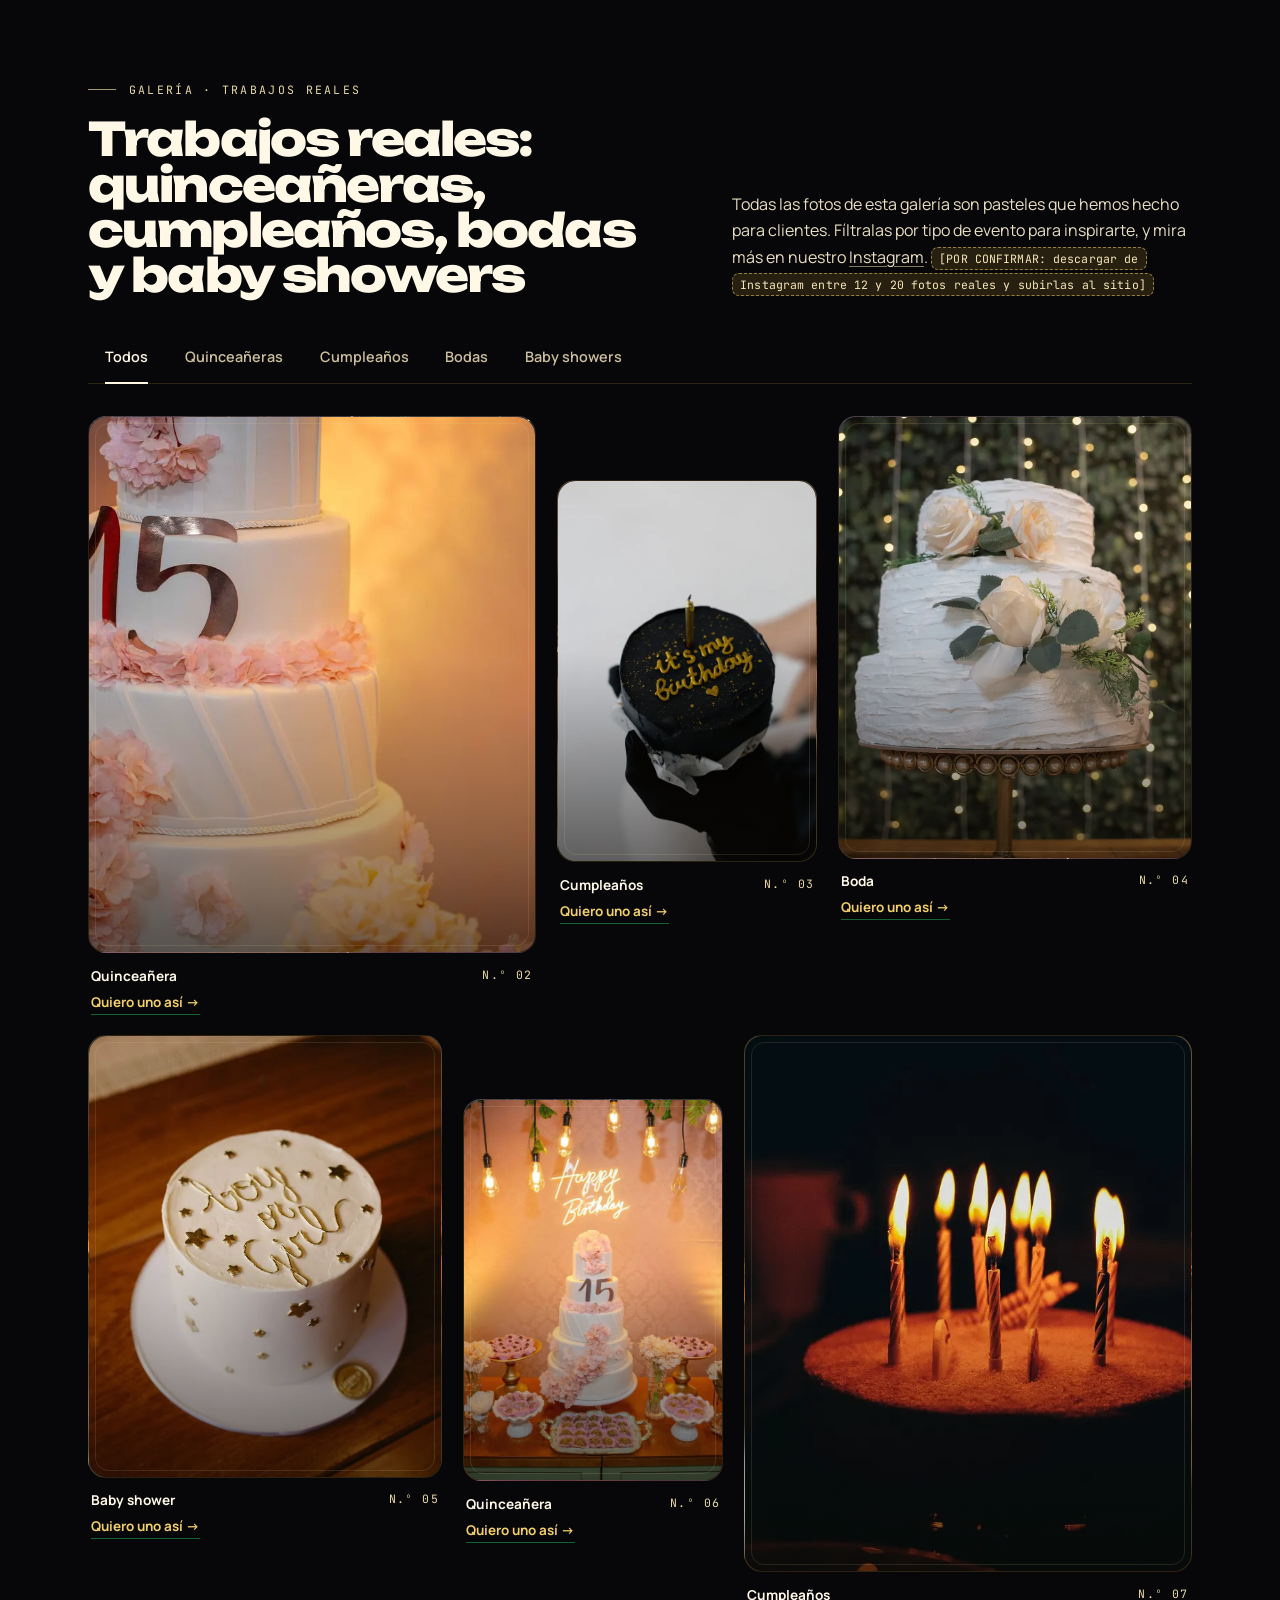
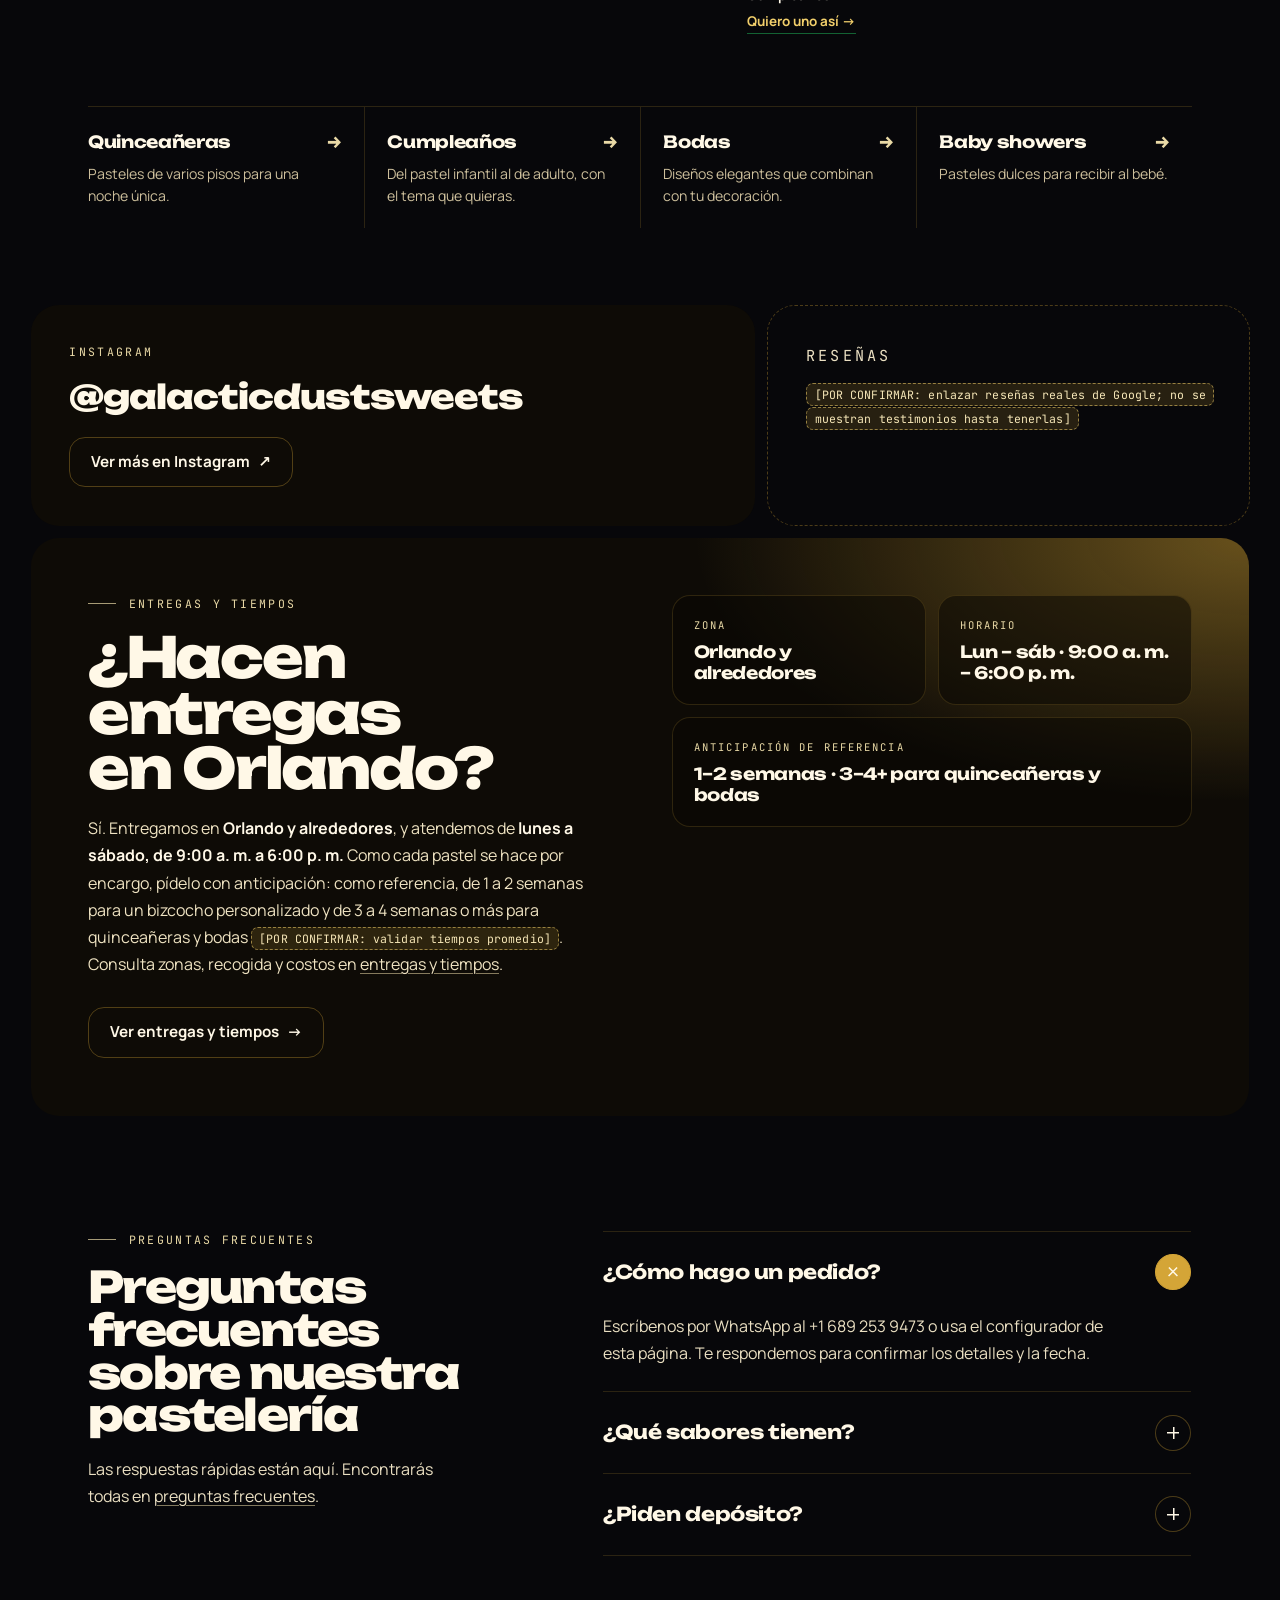
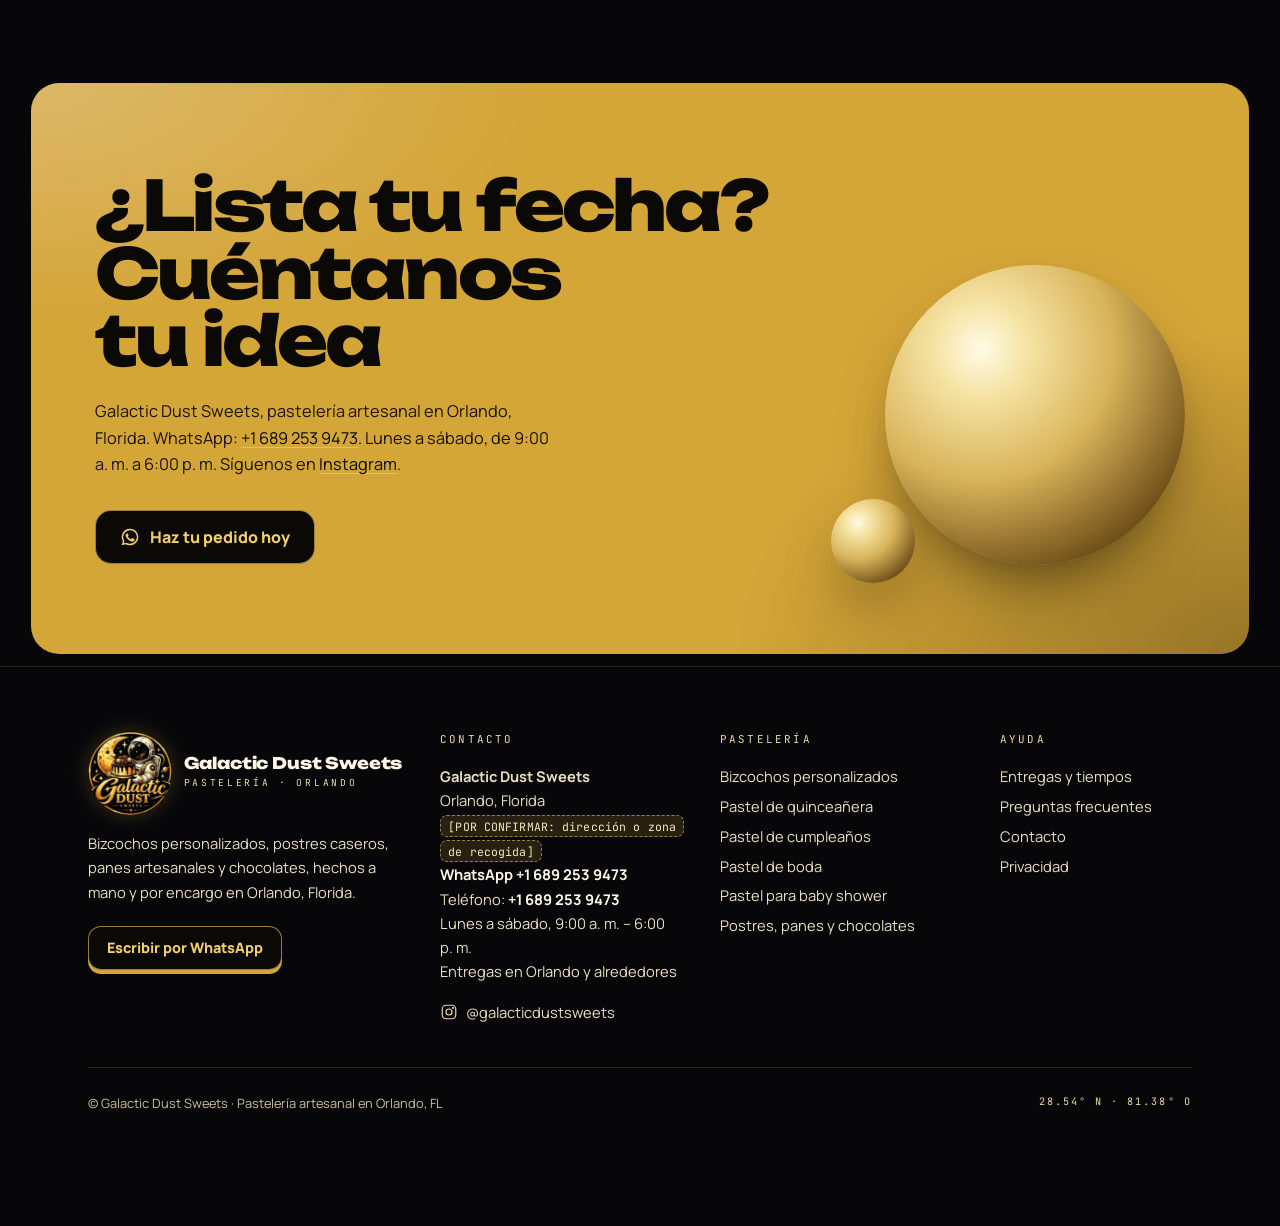
==== commit 015741c7: "Actualización desde Play Panel (2026-11-11 17:57)" ====
--- a/index.html
+++ b/index.html
@@ -108,7 +108,7 @@
   <div class="copy">
     <p class="mono k">28.54° N · 81.38° O — Orlando, FL</p>
     <h1 id="h1"><span class="kick">Pastelería en Orlando:</span> <span class="h1-a">de tus sueños...</span> <span class="s">a una obra maestra</span></h1>
-    <p class="lede">Galactic Dust Sweets es una pastelería en Orlando que convierte la idea de tu celebración en un bizcocho personalizado hecho a mano, con ingredientes de alta calidad y un estilo que no se parece a ningún otro. Hacemos pasteles para cumpleaños, quinceañeras, bodas y baby showers, además de postres caseros, panes artesanales y chocolates. Cuéntanos tu idea por WhatsApp y la hacemos realidad.</p>
+    <p class="lede">Bizcochos personalizados hechos a mano en Orlando para cumpleaños, quinceañeras, bodas y baby showers. Cuéntanos tu idea por WhatsApp y la hacemos realidad.</p>
     <div class="ctas">
       <a class="wa" href="https://wa.me/16892539473?text=Hola%20Galactic%20Dust%20Sweets%2C%20quiero%20hacer%20un%20pedido" target="_blank" rel="noopener" data-event="wa_hero">Haz tu pedido hoy</a>
       <a class="ghost" href="#arma">Arma tu bizcocho en 5 pasos <span aria-hidden="true">↓</span></a>
--- a/styles.css
+++ b/styles.css
@@ -623,5 +623,13 @@
 }
 
 /* Video de espacio en la portada (debajo de las estrellas/cupcakes y del degradado dorado) */
-.hero-video{position:absolute;inset:0;width:100%;height:100%;object-fit:cover;z-index:-3;border-radius:inherit;pointer-events:none}
+.hero-video{position:absolute;inset:0;width:100%;height:100%;object-fit:cover;z-index:-3;border-radius:inherit;pointer-events:none;opacity:.55}
 .hero:has(.hero-video)::before{display:none}
+@media (max-width:760px){
+  .hero-video{opacity:.4}
+  .hero::after{background:
+    radial-gradient(70% 40% at 80% 55%,rgba(212,165,55,.22),transparent 70%),
+    linear-gradient(180deg,rgba(7,7,10,.55) 0%,rgba(7,7,10,.35) 45%,rgba(7,7,10,.95) 100%)}
+  .hero .trust li p{display:none}
+  .hero .trust li{padding-block:.7rem}
+}
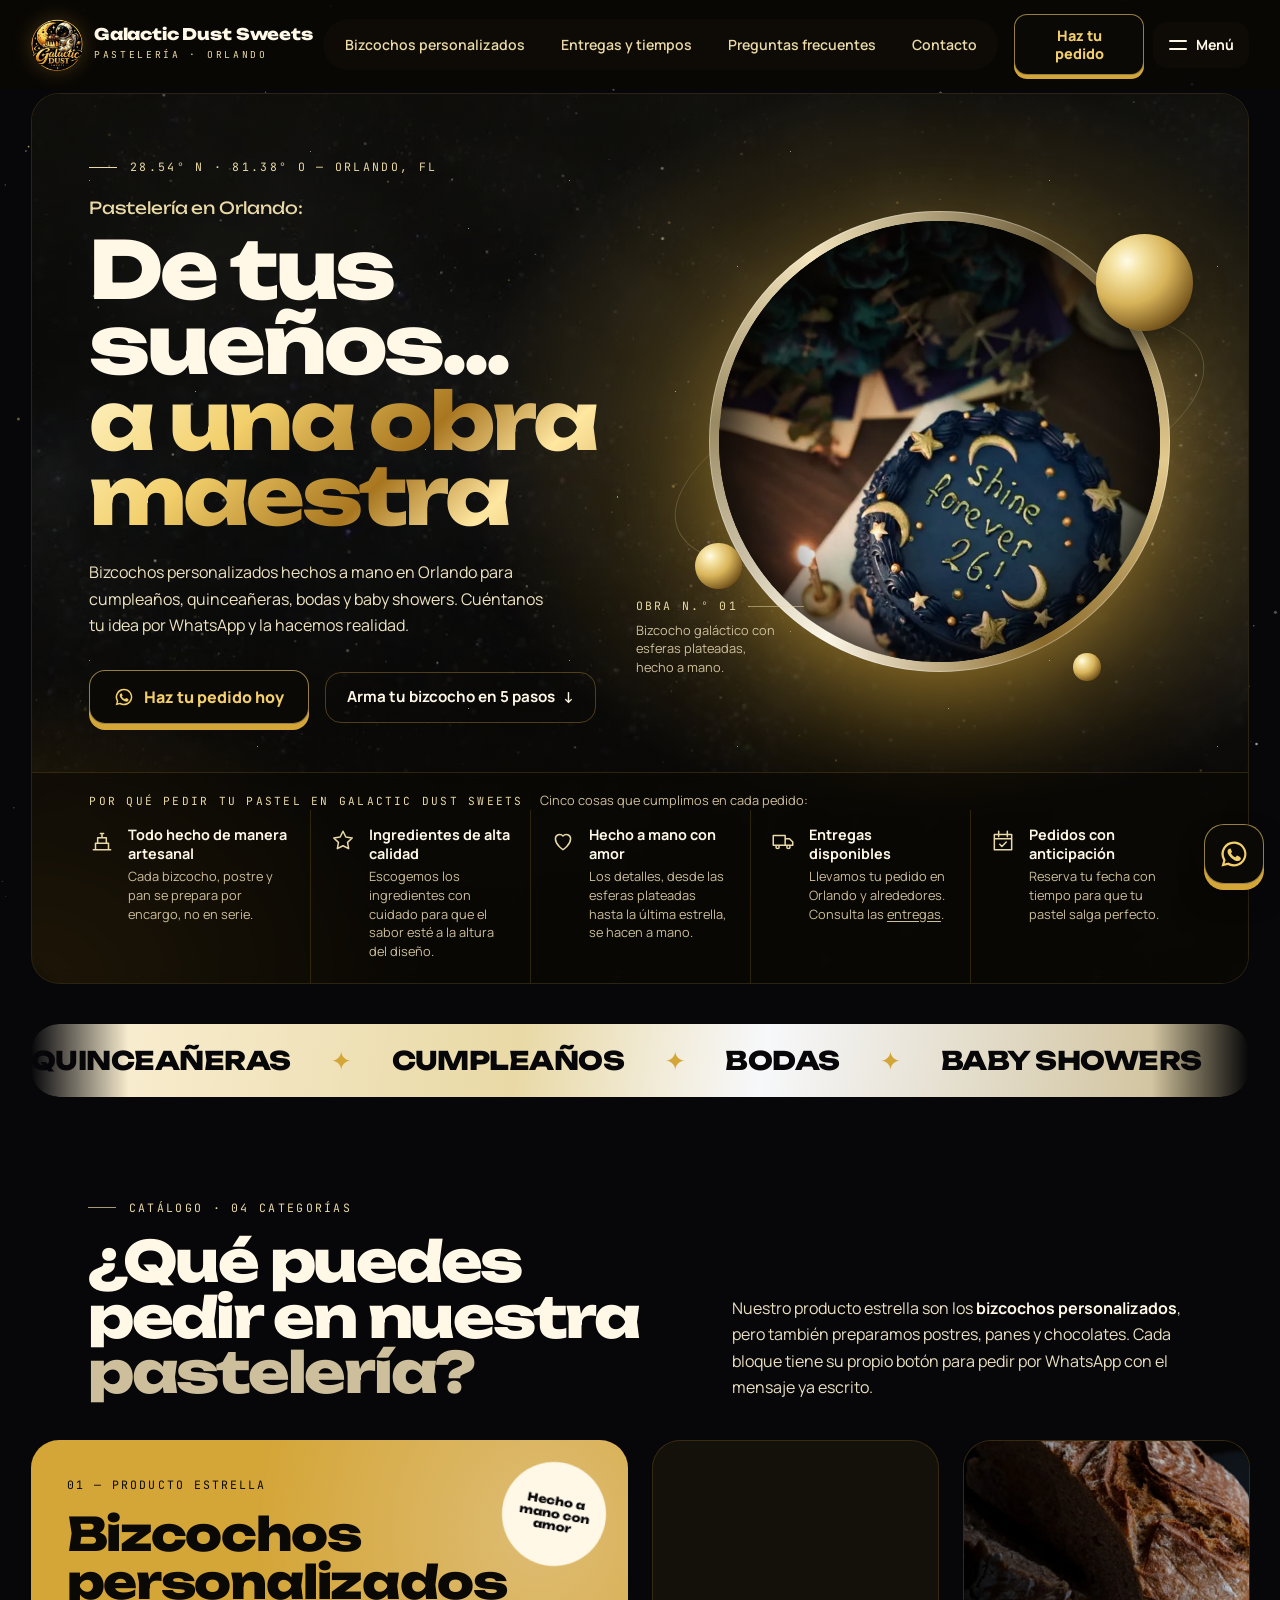
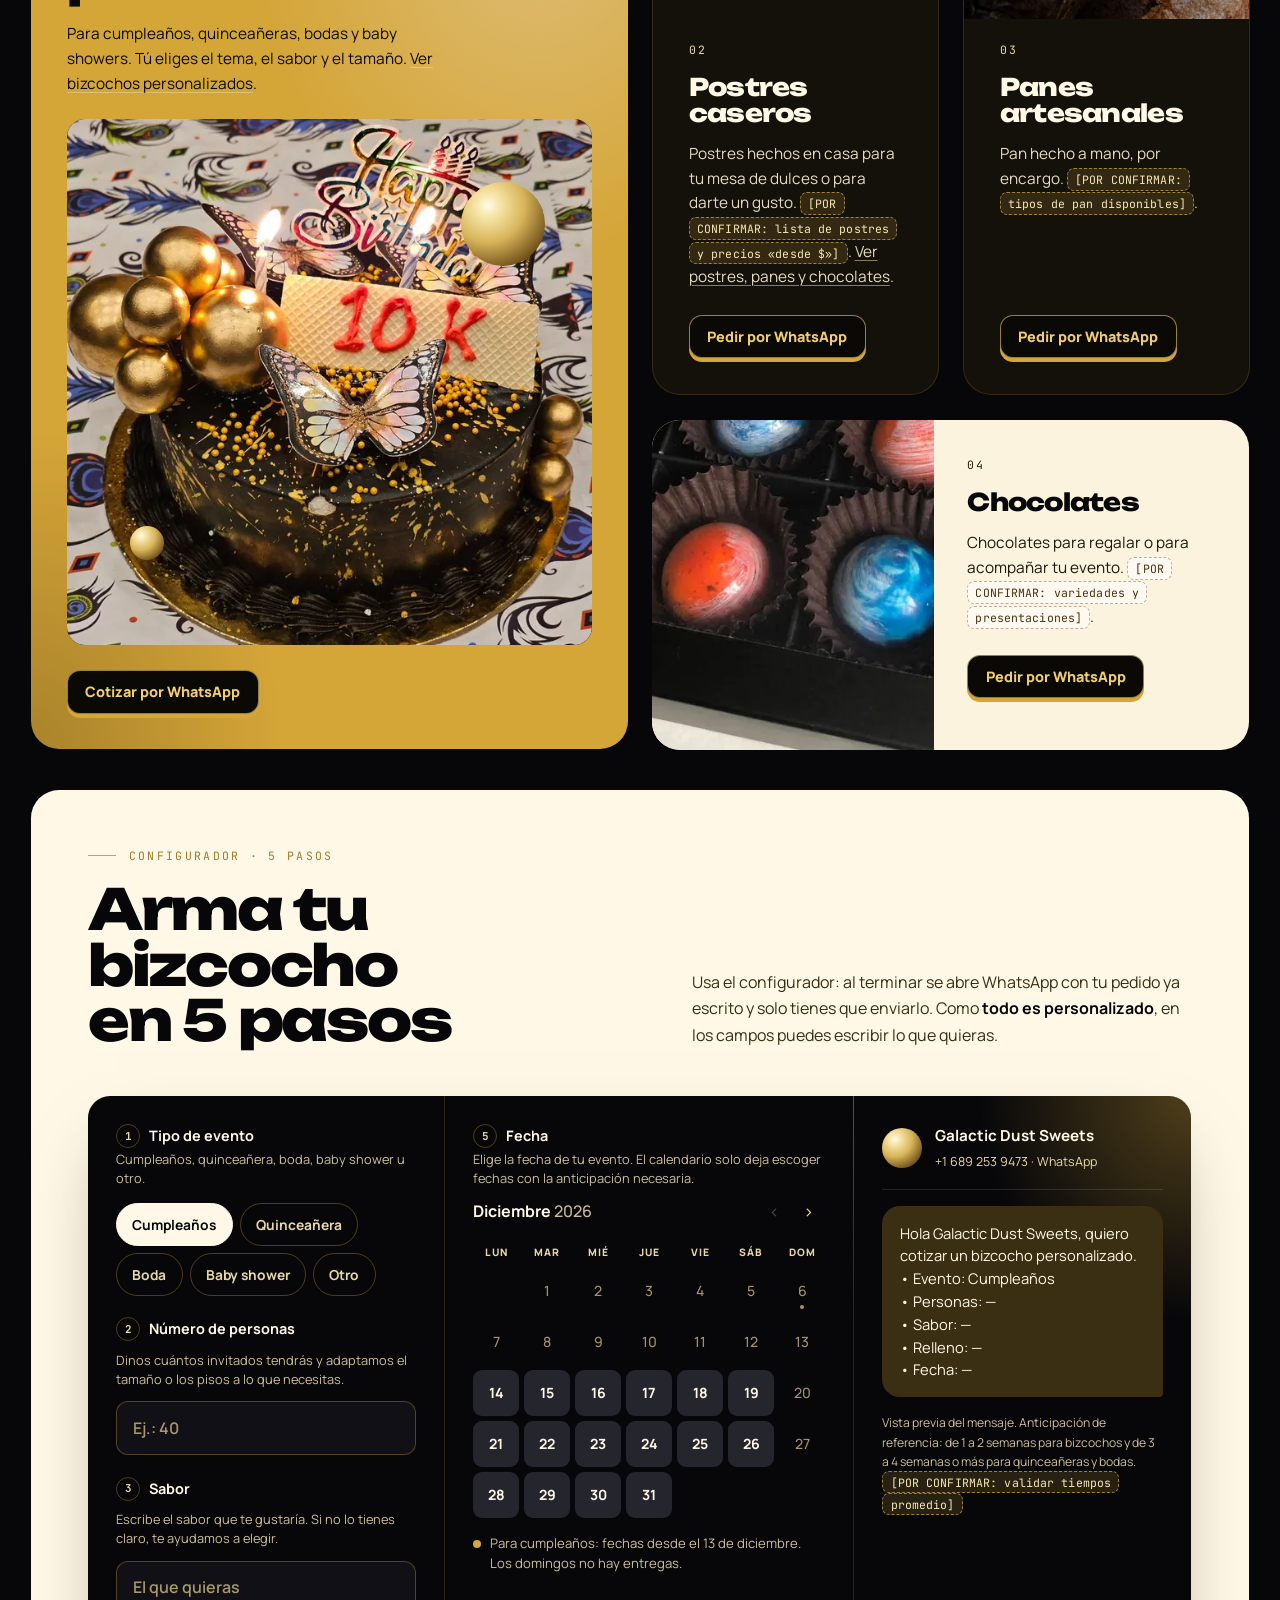
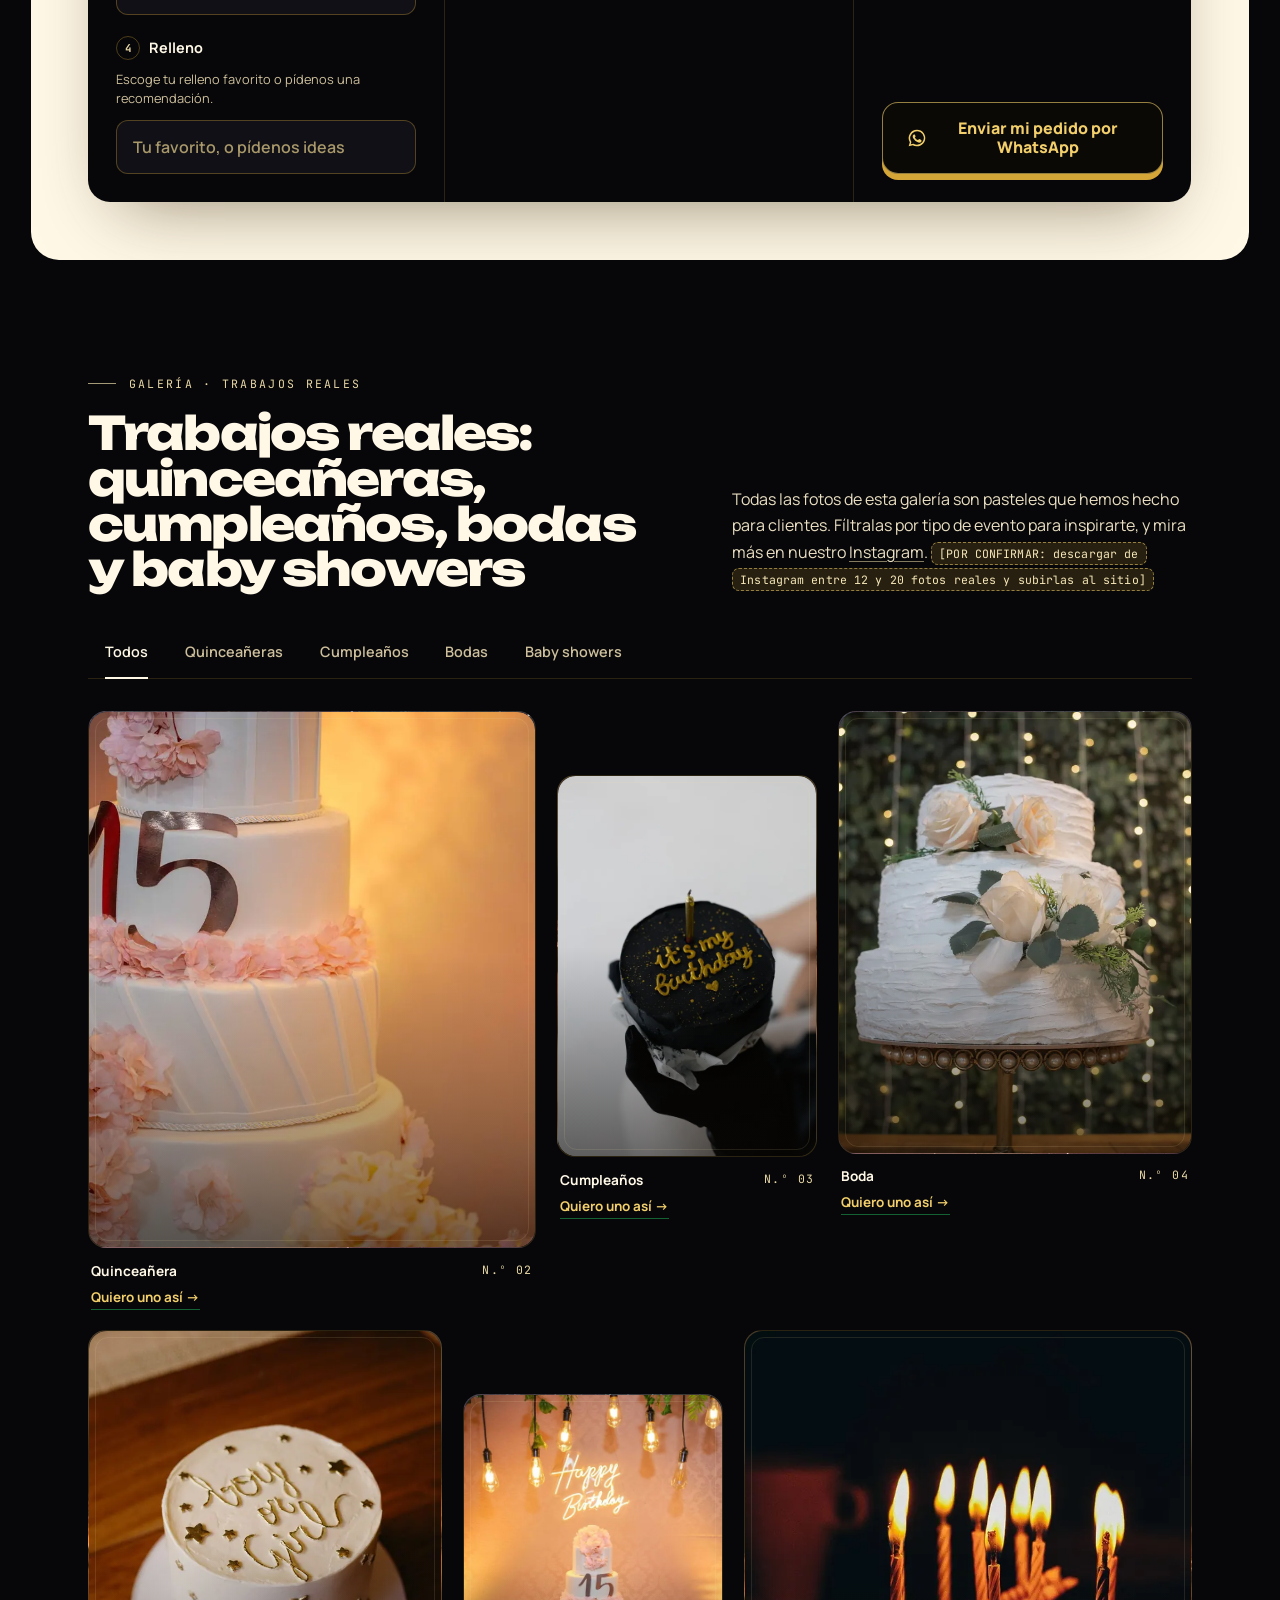
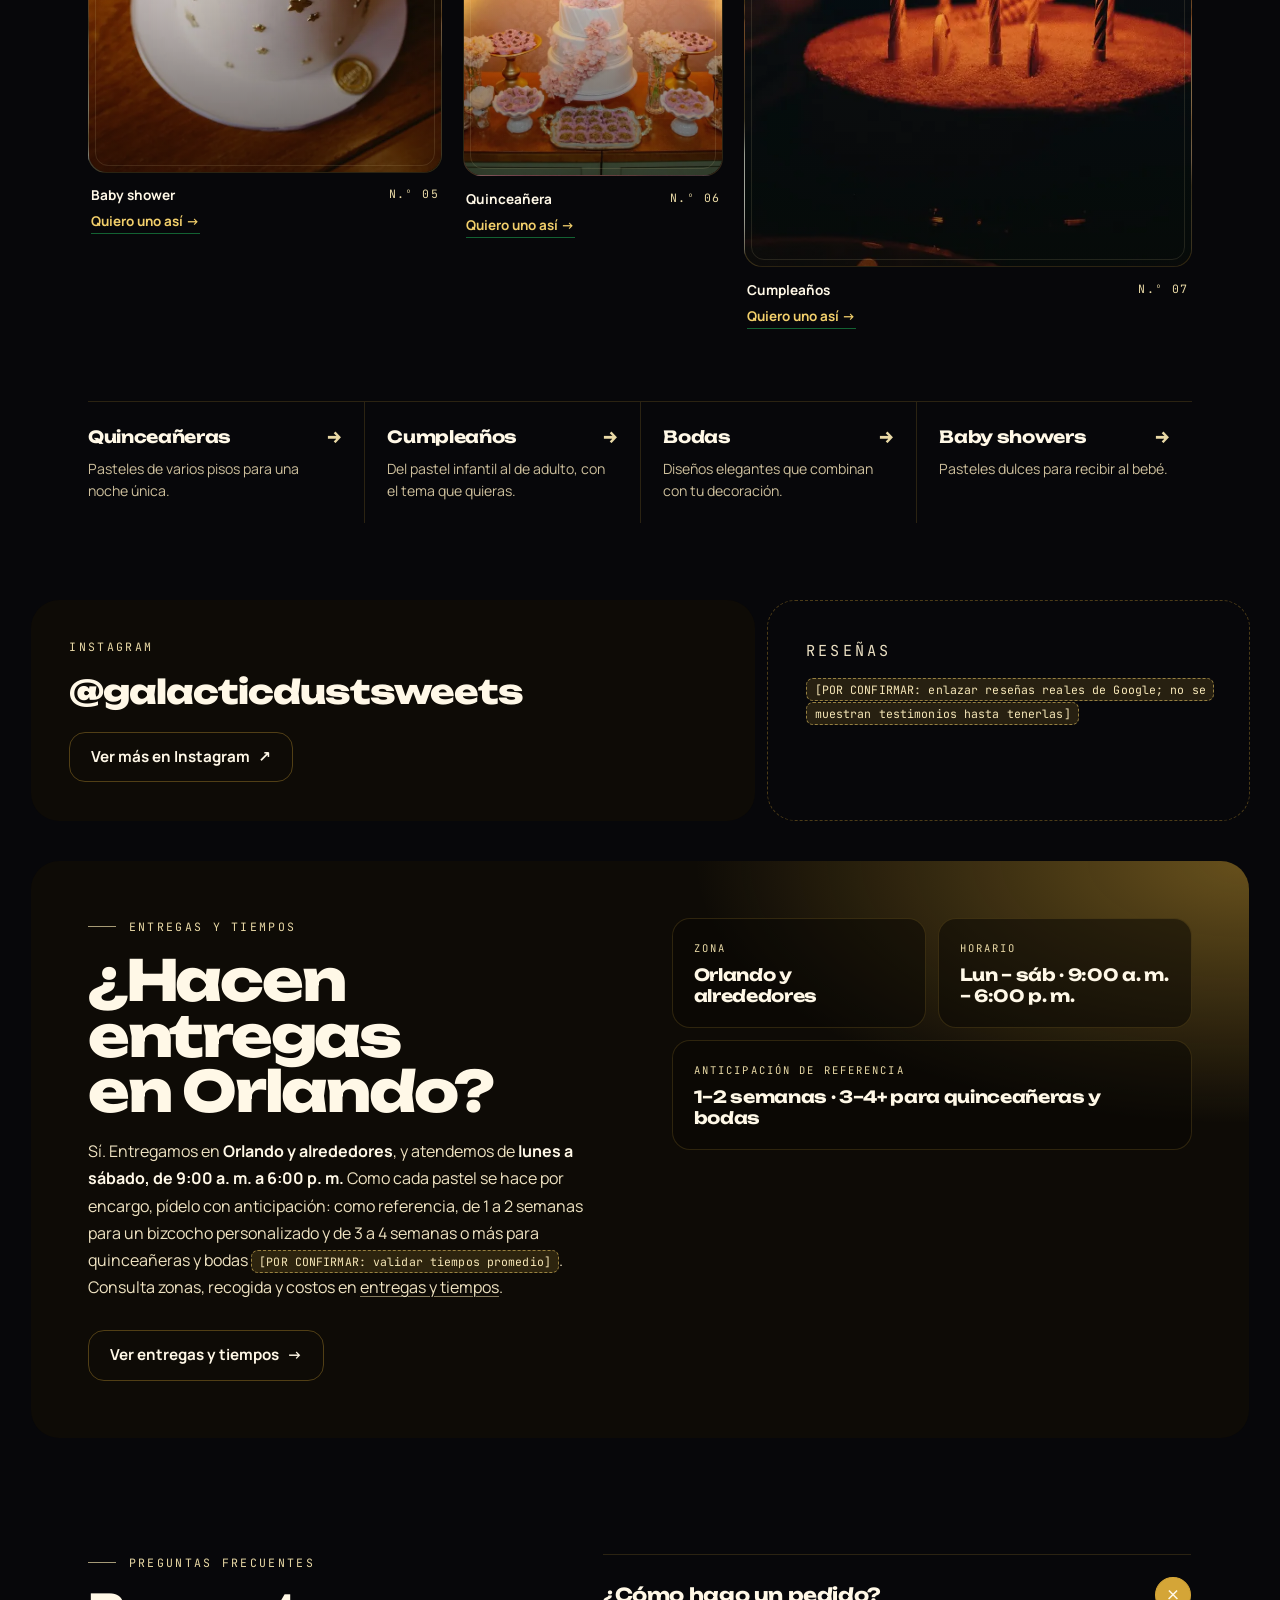
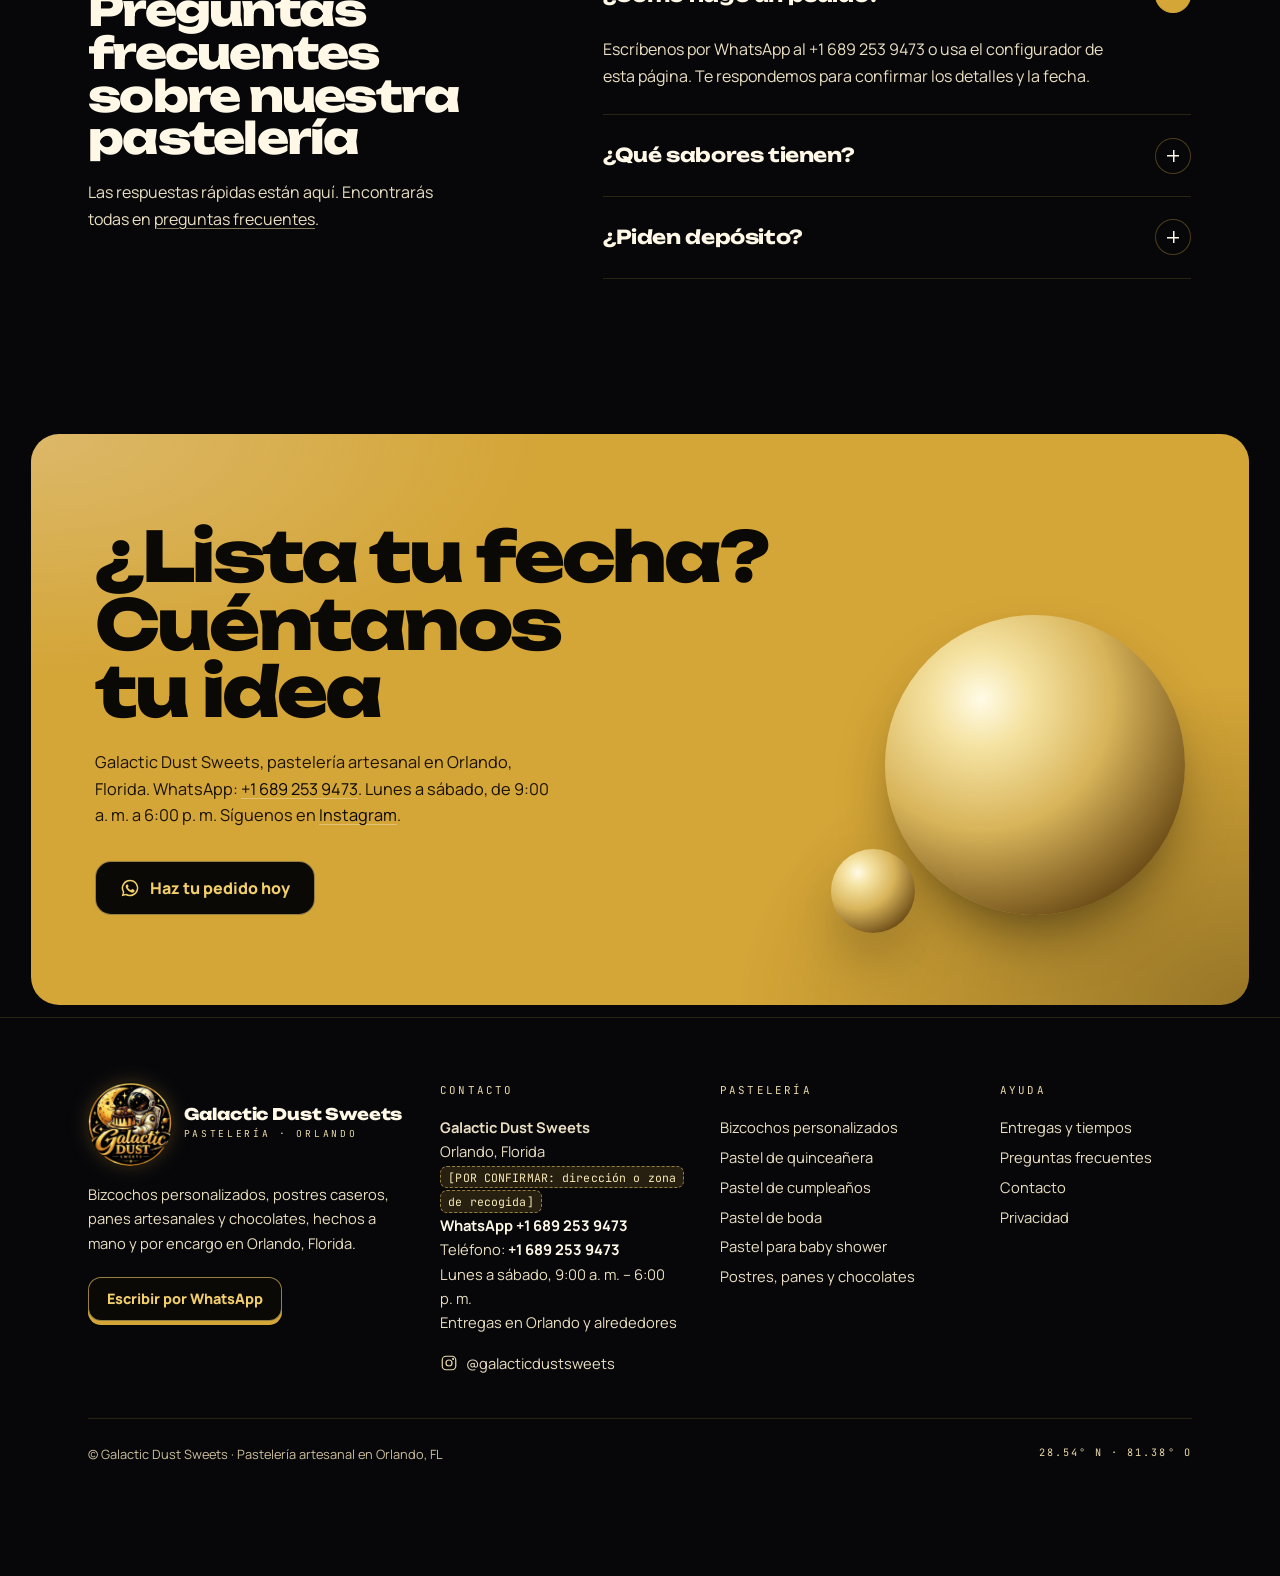
==== commit 4905be45: "Actualización desde Play Panel (2026-11-11 18:13)" ====
--- a/index.html
+++ b/index.html
@@ -155,16 +155,19 @@
       <div class="foot"><a class="wa sm" href="https://wa.me/16892539473?text=Hola%20Galactic%20Dust%20Sweets%2C%20quiero%20cotizar%20un%20bizcocho%20personalizado" target="_blank" rel="noopener" data-event="wa_bizcochos">Cotizar por WhatsApp</a></div>
     </article>
     <article class="card c-dark" data-reveal="up">
+      <div class="pic"><img src="assets/opt/gds-tresleches-1280.webp" alt="Porción de pastel tres leches con canela" srcset="assets/opt/gds-tresleches-640.webp 640w, assets/opt/gds-tresleches-1280.webp 1280w" sizes="(max-width: 768px) 100vw, 60vw" width="1280" height="1920" loading="lazy" decoding="async"></div>
       <span class="num">02</span><h3>Postres caseros</h3>
       <p>Postres hechos en casa para tu mesa de dulces o para darte un gusto. <span class="tbd">[POR CONFIRMAR: lista de postres y precios «desde $»]</span>. <a href="postres-panes-chocolates/">Ver postres, panes y chocolates</a>.</p>
       <div class="foot"><a class="wa sm" href="https://wa.me/16892539473?text=Hola%20Galactic%20Dust%20Sweets%2C%20quiero%20pedir%20postres" target="_blank" rel="noopener" data-event="wa_postres">Pedir por WhatsApp</a></div>
     </article>
     <article class="card c-dark" data-reveal="up">
+      <div class="pic"><img src="assets/opt/gds-pan-1280.webp" alt="Pan artesanal de masa madre recién horneado" srcset="assets/opt/gds-pan-640.webp 640w, assets/opt/gds-pan-1280.webp 1280w" sizes="(max-width: 768px) 100vw, 60vw" width="1280" height="2274" loading="lazy" decoding="async"></div>
       <span class="num">03</span><h3>Panes artesanales</h3>
       <p>Pan hecho a mano, por encargo. <span class="tbd">[POR CONFIRMAR: tipos de pan disponibles]</span>.</p>
       <div class="foot"><a class="wa sm" href="https://wa.me/16892539473?text=Hola%20Galactic%20Dust%20Sweets%2C%20quiero%20pedir%20pan%20artesanal" target="_blank" rel="noopener" data-event="wa_panes">Pedir por WhatsApp</a></div>
     </article>
     <article class="card c-light" data-reveal="up">
+      <div class="pic"><img src="assets/opt/gds-chocolates-640.webp" alt="Caja de bombones de chocolate decorados como planetas" srcset="assets/opt/gds-chocolates-640.webp 640w" sizes="(max-width: 768px) 100vw, 60vw" width="640" height="374" loading="lazy" decoding="async"></div>
       <span class="num">04</span><h3>Chocolates</h3>
       <p>Chocolates para regalar o para acompañar tu evento. <span class="tbd">[POR CONFIRMAR: variedades y presentaciones]</span>.</p>
       <div class="foot"><a class="wa sm" href="https://wa.me/16892539473?text=Hola%20Galactic%20Dust%20Sweets%2C%20quiero%20pedir%20chocolates" target="_blank" rel="noopener" data-event="wa_chocolates">Pedir por WhatsApp</a></div>
@@ -485,6 +488,45 @@
     start();
   });
 })();
+
+/* Viaje espacial en toda la página: campo de estrellas fijo con 3 profundidades que se desplazan al hacer scroll
+   (paralaje), titilan suave y de vez en cuando cruza una estrella fugaz. Detrás de todo, sin tapar el contenido.
+   Con «reducir movimiento» o ?pm=static se dibuja una vez, quieto. */
+(function(){
+  var cv=document.createElement('canvas');if(!cv.getContext)return;
+  cv.className='cosmos';cv.setAttribute('aria-hidden','true');document.body.insertBefore(cv,document.body.firstChild);
+  var still=/[?&]pm=static\b/.test(location.search)||(window.matchMedia&&matchMedia('(prefers-reduced-motion: reduce)').matches);
+  var ctx=cv.getContext('2d'),W,H,dpr=Math.min(2,window.devicePixelRatio||1),stars=[],shoot=null,nextShoot=4000,last=0;
+  var layers=[{k:.04,n:1/5200,r:[.3,.8],a:.55},{k:.10,n:1/14000,r:[.6,1.2],a:.75},{k:.2,n:1/42000,r:[1,1.7],a:.95}];
+  function size(){
+    W=innerWidth;H=innerHeight;cv.width=Math.round(W*dpr);cv.height=Math.round(H*dpr);ctx.setTransform(dpr,0,0,dpr,0,0);
+    stars=[];layers.forEach(function(L,li){var n=Math.round(W*H*L.n*(W<700?.8:1));
+      for(var i=0;i<n;i++)stars.push({x:Math.random()*W,y:Math.random()*H*1.0,r:L.r[0]+Math.random()*(L.r[1]-L.r[0]),l:li,t:Math.random()*6.28,s:.4+Math.random()*1.2,g:Math.random()<.18});});
+  }
+  function draw(now){
+    var y=window.scrollY||0;ctx.clearRect(0,0,W,H);
+    for(var i=0;i<stars.length;i++){var s=stars[i],L=layers[s.l];
+      var py=((s.y-y*L.k)%H+H)%H,tw=still?1:.65+.35*Math.sin(s.t+now/1000*s.s);
+      ctx.globalAlpha=L.a*tw;ctx.fillStyle=s.g?'#F2CF6B':'#FFF8E7';
+      ctx.beginPath();ctx.arc(s.x,py,s.r,0,6.283);ctx.fill();}
+    if(shoot){var p=(now-shoot.t0)/shoot.d;
+      if(p>=1)shoot=null;else{var hx=shoot.x+shoot.vx*p,hy=shoot.y+shoot.vy*p,len=120;
+        var g=ctx.createLinearGradient(hx,hy,hx-shoot.vx/Math.hypot(shoot.vx,shoot.vy)*len,hy-shoot.vy/Math.hypot(shoot.vx,shoot.vy)*len);
+        g.addColorStop(0,'rgba(242,207,107,.9)');g.addColorStop(1,'rgba(242,207,107,0)');
+        ctx.globalAlpha=Math.sin(p*3.1416);ctx.strokeStyle=g;ctx.lineWidth=1.4;ctx.beginPath();ctx.moveTo(hx,hy);
+        ctx.lineTo(hx-shoot.vx/Math.hypot(shoot.vx,shoot.vy)*len,hy-shoot.vy/Math.hypot(shoot.vx,shoot.vy)*len);ctx.stroke();}}
+    ctx.globalAlpha=1;
+  }
+  function loop(now){
+    if(!document.hidden){
+      if(!shoot&&now-last>nextShoot){last=now;nextShoot=6000+Math.random()*7000;
+        shoot={x:W*(.3+Math.random()*.7),y:H*Math.random()*.4,vx:-(W*.45),vy:H*.28,t0:now,d:1400};}
+      draw(now);}
+    requestAnimationFrame(loop);
+  }
+  size();addEventListener('resize',function(){size();if(still)draw(0);});
+  if(still){draw(0);addEventListener('scroll',function(){draw(0);},{passive:true});}else requestAnimationFrame(loop);
+})();
 </script>
 <script src="motion.js" defer></script>
 </body>
--- a/motion.css
+++ b/motion.css
@@ -38,9 +38,11 @@
 @keyframes pm-kb{from{transform:scale(1)}to{transform:scale(1.08)}}
 
 /* cinta continua (logos, sellos, frases) */
-.pm-marquee{overflow:hidden;white-space:nowrap;mask-image:linear-gradient(90deg,transparent,#000 8%,#000 92%,transparent)}
+.pm-marquee{overflow:hidden;white-space:nowrap;-webkit-mask-image:linear-gradient(90deg,transparent,#000 8%,#000 92%,transparent);mask-image:linear-gradient(90deg,transparent,#000 8%,#000 92%,transparent)}
 .pm-marquee>.pm-track{display:inline-flex;gap:3rem;animation:pm-mq var(--pm-mq,32s) linear infinite}
 .pm-marquee:hover>.pm-track{animation-play-state:paused}
+.pm-marquee.pm-mq-still{white-space:normal;-webkit-mask-image:none;mask-image:none}
+.pm-marquee.pm-mq-still>.pm-track{display:flex;flex-wrap:wrap;justify-content:center;row-gap:.4rem;animation:none;transform:none;padding-inline:1rem}
 @keyframes pm-mq{to{transform:translate3d(-50%,0,0)}}
 
 /* microinteracciones */
--- a/styles.css
+++ b/styles.css
@@ -633,3 +633,26 @@
   .hero .trust li p{display:none}
   .hero .trust li{padding-block:.7rem}
 }
+@media (max-width:760px){.mq .pm-track,.mq .pm-track span{gap:1.4rem}.mq .pm-track{font-size:.92rem}.mq{padding:.85rem 0;-webkit-mask-image:linear-gradient(90deg,transparent,#000 14%,#000 86%,transparent);mask-image:linear-gradient(90deg,transparent,#000 14%,#000 86%,transparent)}.mq.pm-mq-still{-webkit-mask-image:none;mask-image:none}.mq.pm-mq-still .pm-track{column-gap:1.1rem;font-size:.95rem}.mq.pm-mq-still .pm-track span:last-child::after{display:none}}
+
+/* Catálogo limpio: foto clara arriba, fondo liso detrás del texto, más aire entre tarjetas */
+.cat .bento{gap:clamp(16px,2vw,24px)}
+.cat .card{padding:clamp(1.6rem,2.8vw,2.4rem);gap:1rem}
+.cat .c-dark::before,.cat .c-light::before{display:none}
+.cat .c-dark{background:#14100A;border:1px solid var(--line)}
+.cat .c-dark p{color:#E6DCC4}
+.cat .c-light{background:#FBF3DE}
+.cat .pic{margin:calc(-1 * clamp(1.6rem,2.8vw,2.4rem)) calc(-1 * clamp(1.6rem,2.8vw,2.4rem)) .4rem;aspect-ratio:16/10;overflow:hidden}
+.cat .pic img{width:100%;height:100%;object-fit:cover;display:block;transition:transform .6s var(--ease)}
+.cat .card:hover .pic img{transform:scale(1.03)}
+.cat .c-light{display:grid;grid-template-columns:1fr 1fr;column-gap:clamp(1.4rem,2.6vw,2.4rem);align-content:start}
+.cat .c-light .pic{grid-row:1 / span 5;margin:calc(-1 * clamp(1.6rem,2.8vw,2.4rem)) 0 calc(-1 * clamp(1.6rem,2.8vw,2.4rem)) calc(-1 * clamp(1.6rem,2.8vw,2.4rem));aspect-ratio:auto;min-height:100%}
+@media (max-width:760px){
+  .cat .c-light{display:flex}
+  .cat .c-light .pic{margin:calc(-1 * clamp(1.6rem,2.8vw,2.4rem)) calc(-1 * clamp(1.6rem,2.8vw,2.4rem)) .4rem;aspect-ratio:16/10;min-height:0}
+  .cat .bento{gap:18px}
+}
+/* Más aire entre bloques grandes para que el ojo respire */
+.blk:not(.hero){margin-top:clamp(20px,3.2vw,40px)}
+/* Campo de estrellas de toda la página (detrás del contenido) */
+.cosmos{position:fixed;inset:0;width:100vw;height:100vh;z-index:-1;pointer-events:none}
